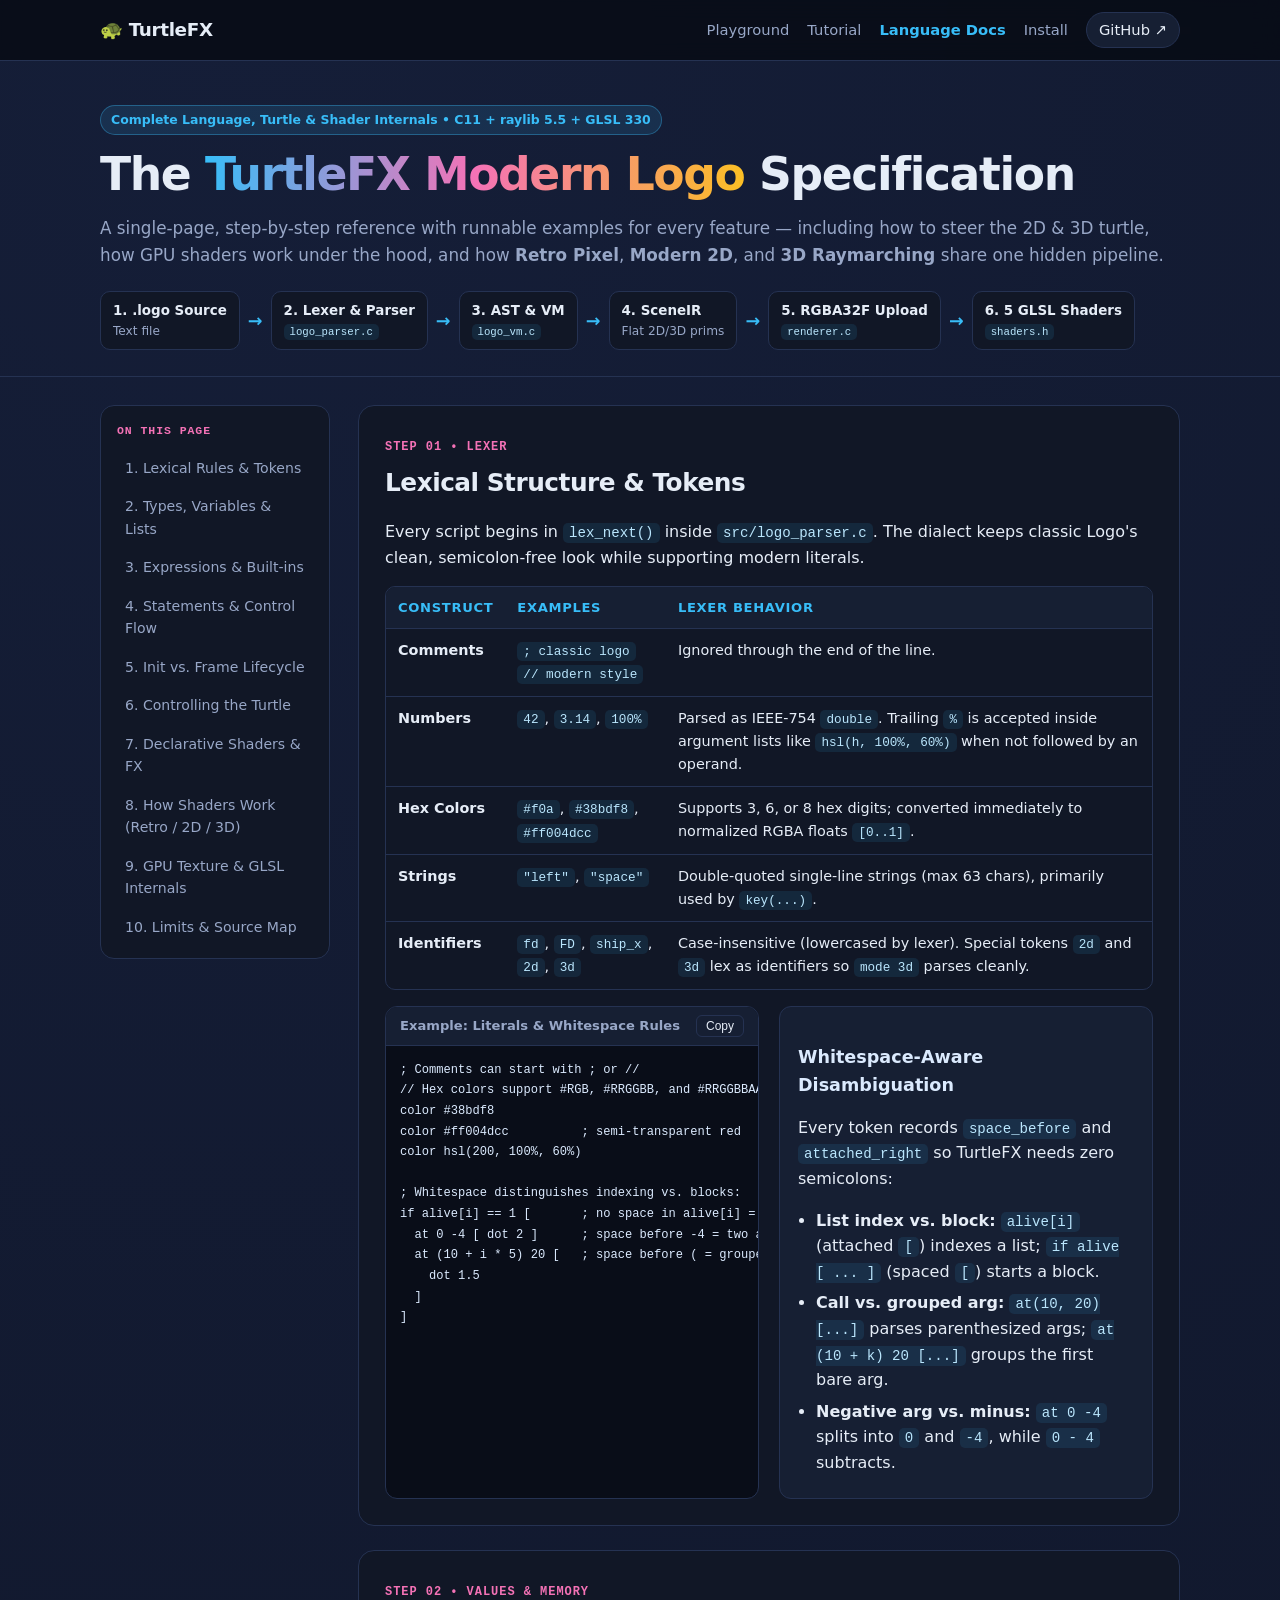
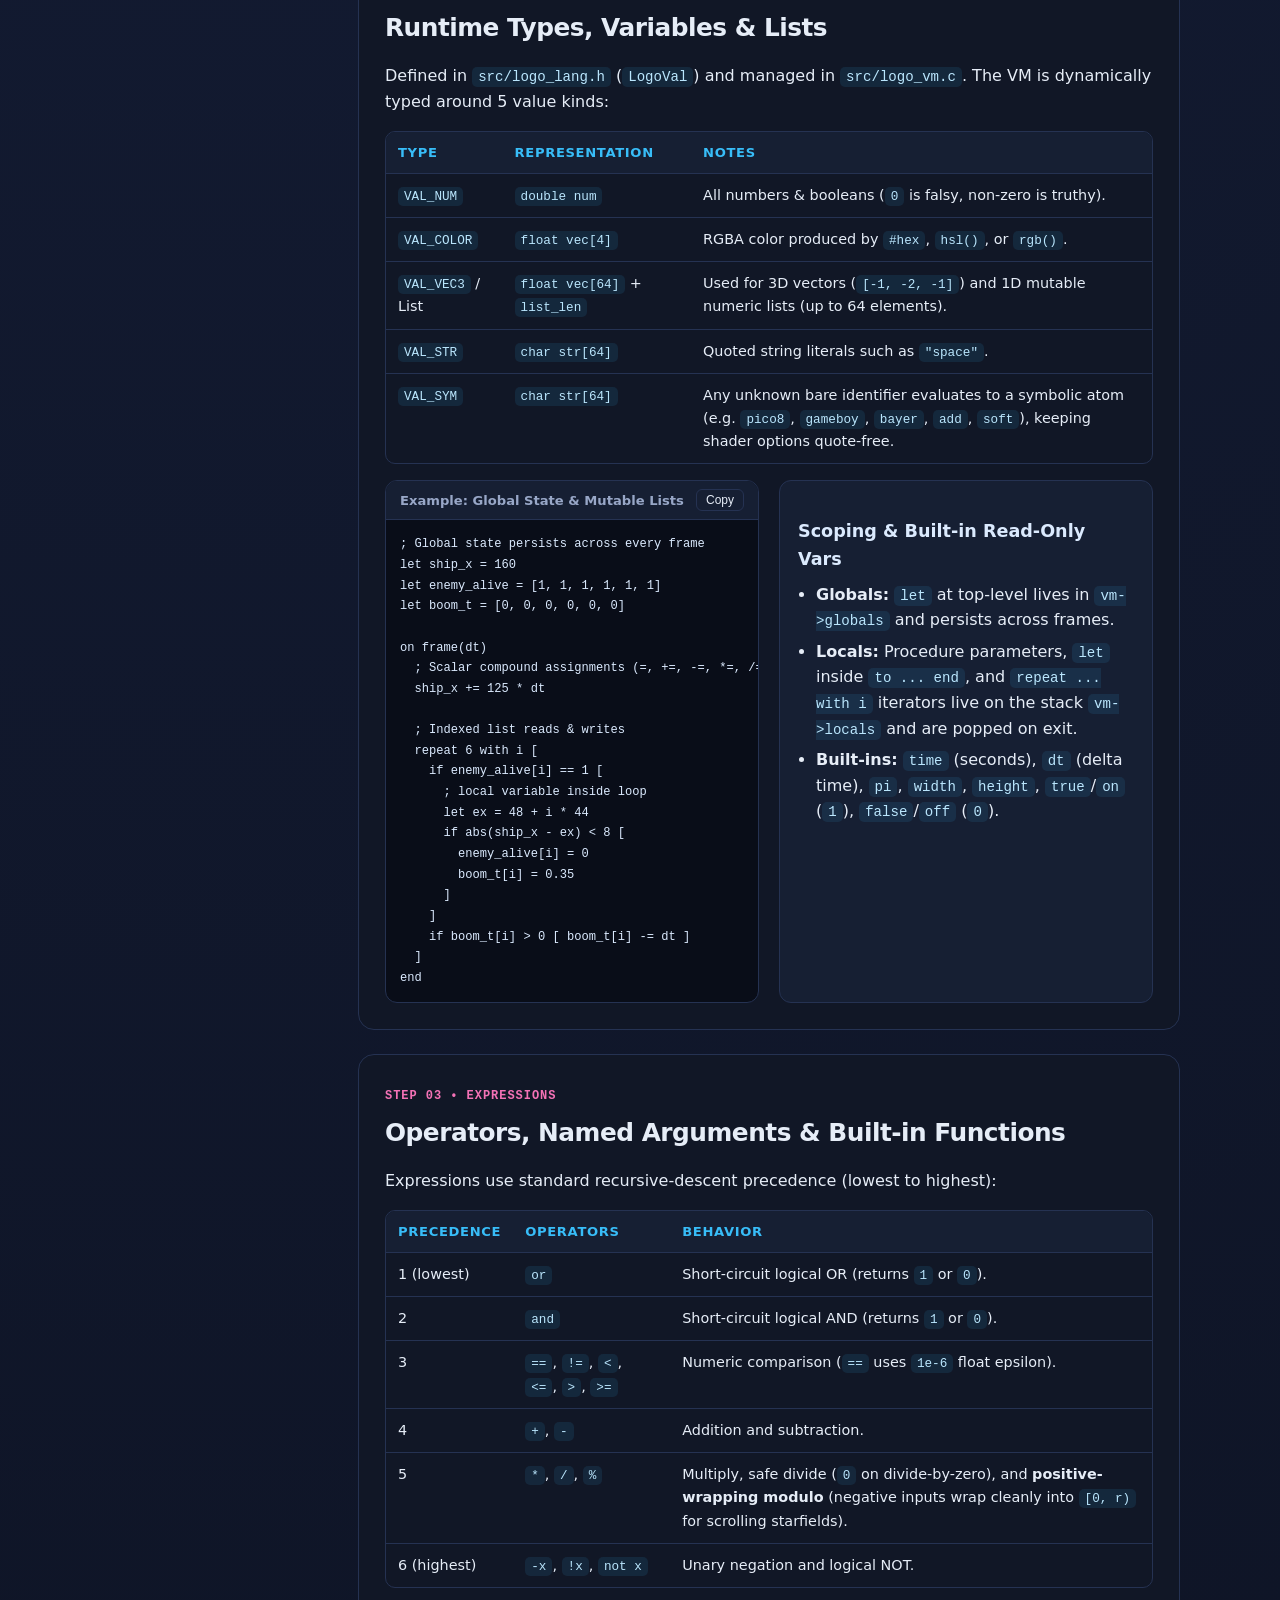
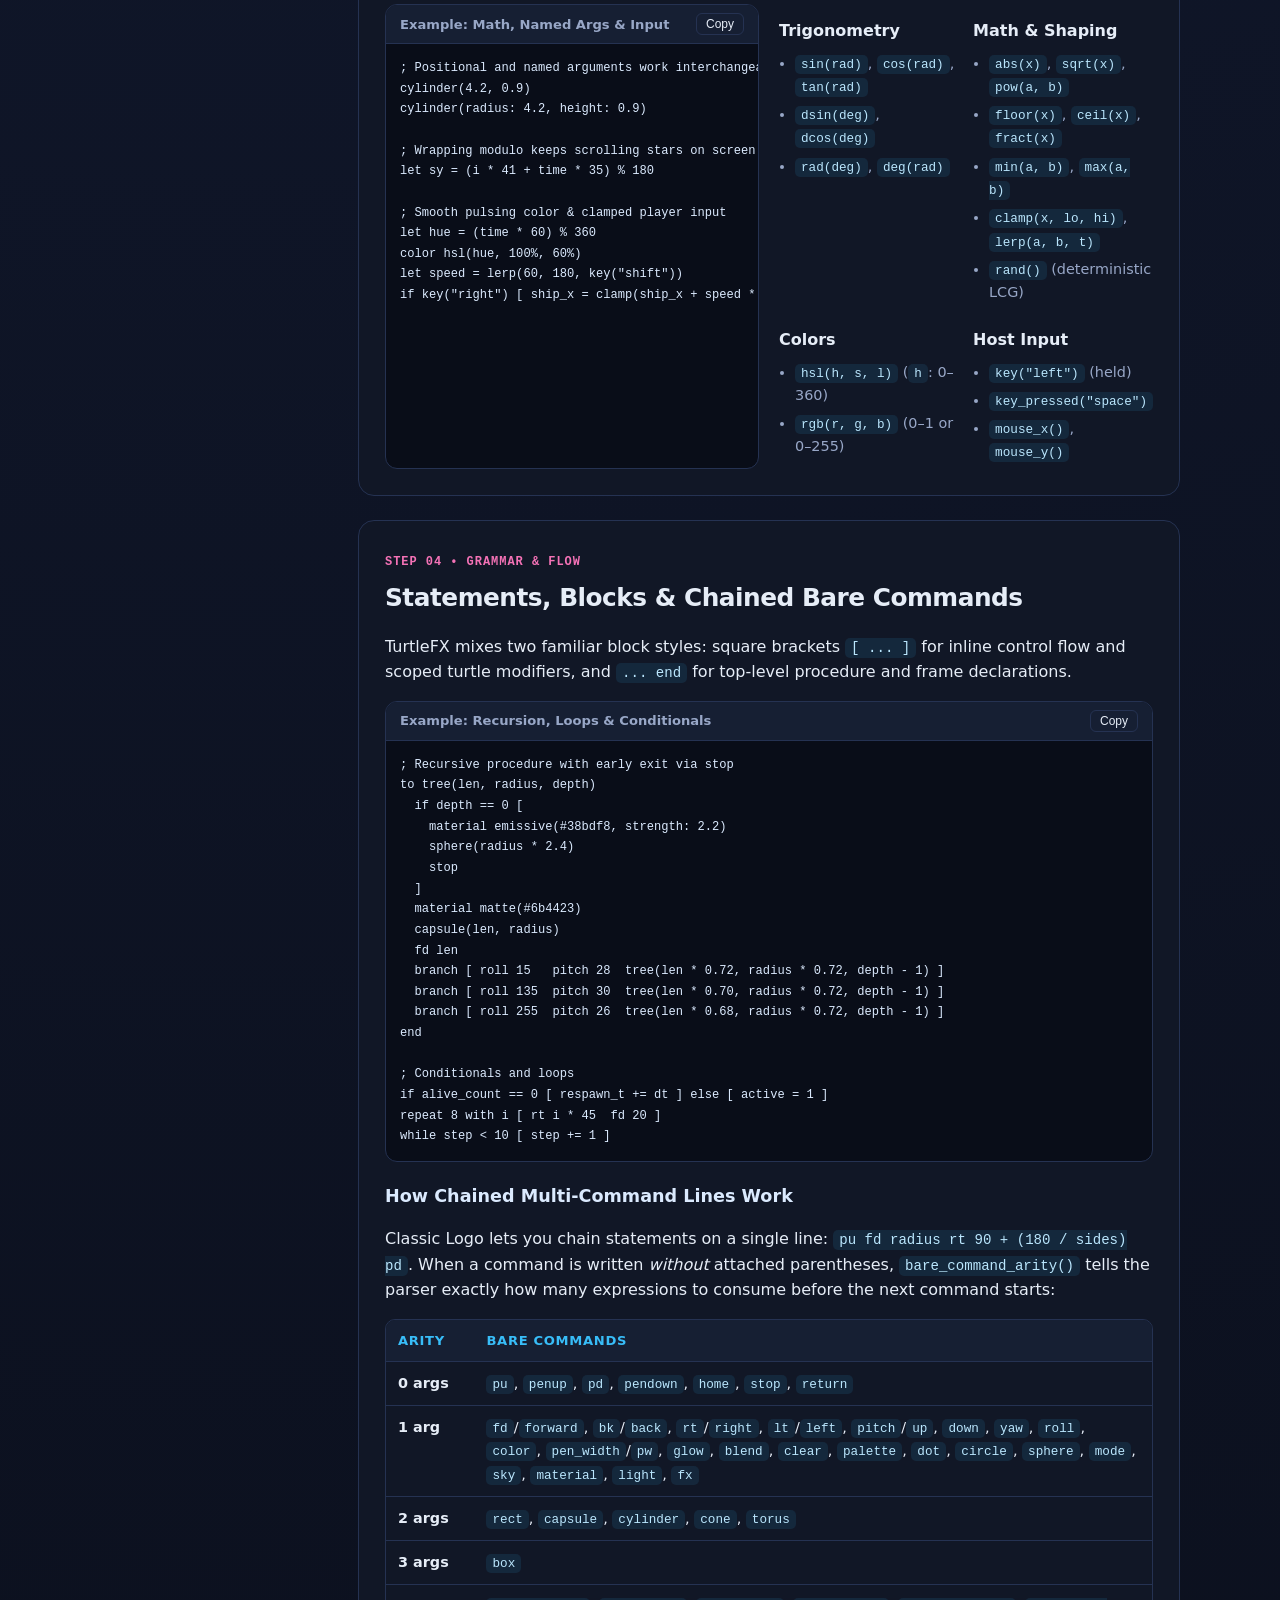
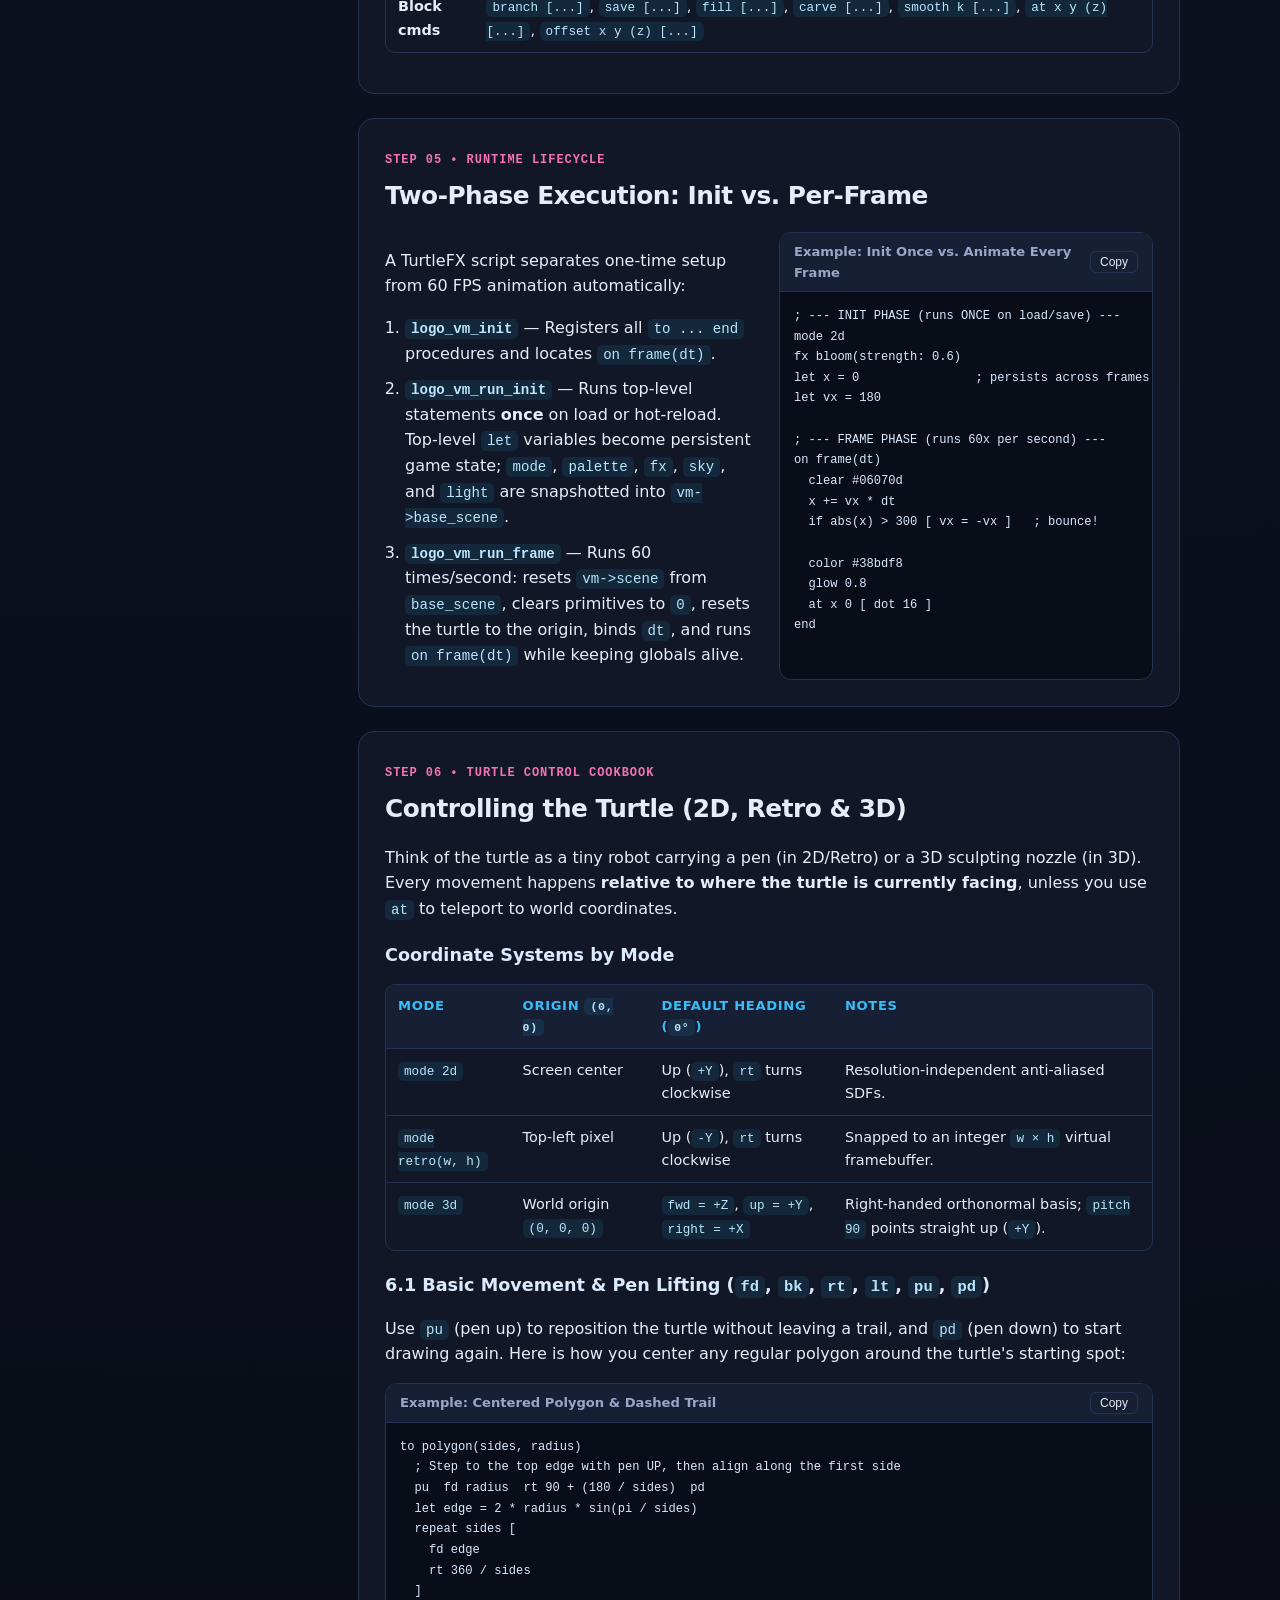
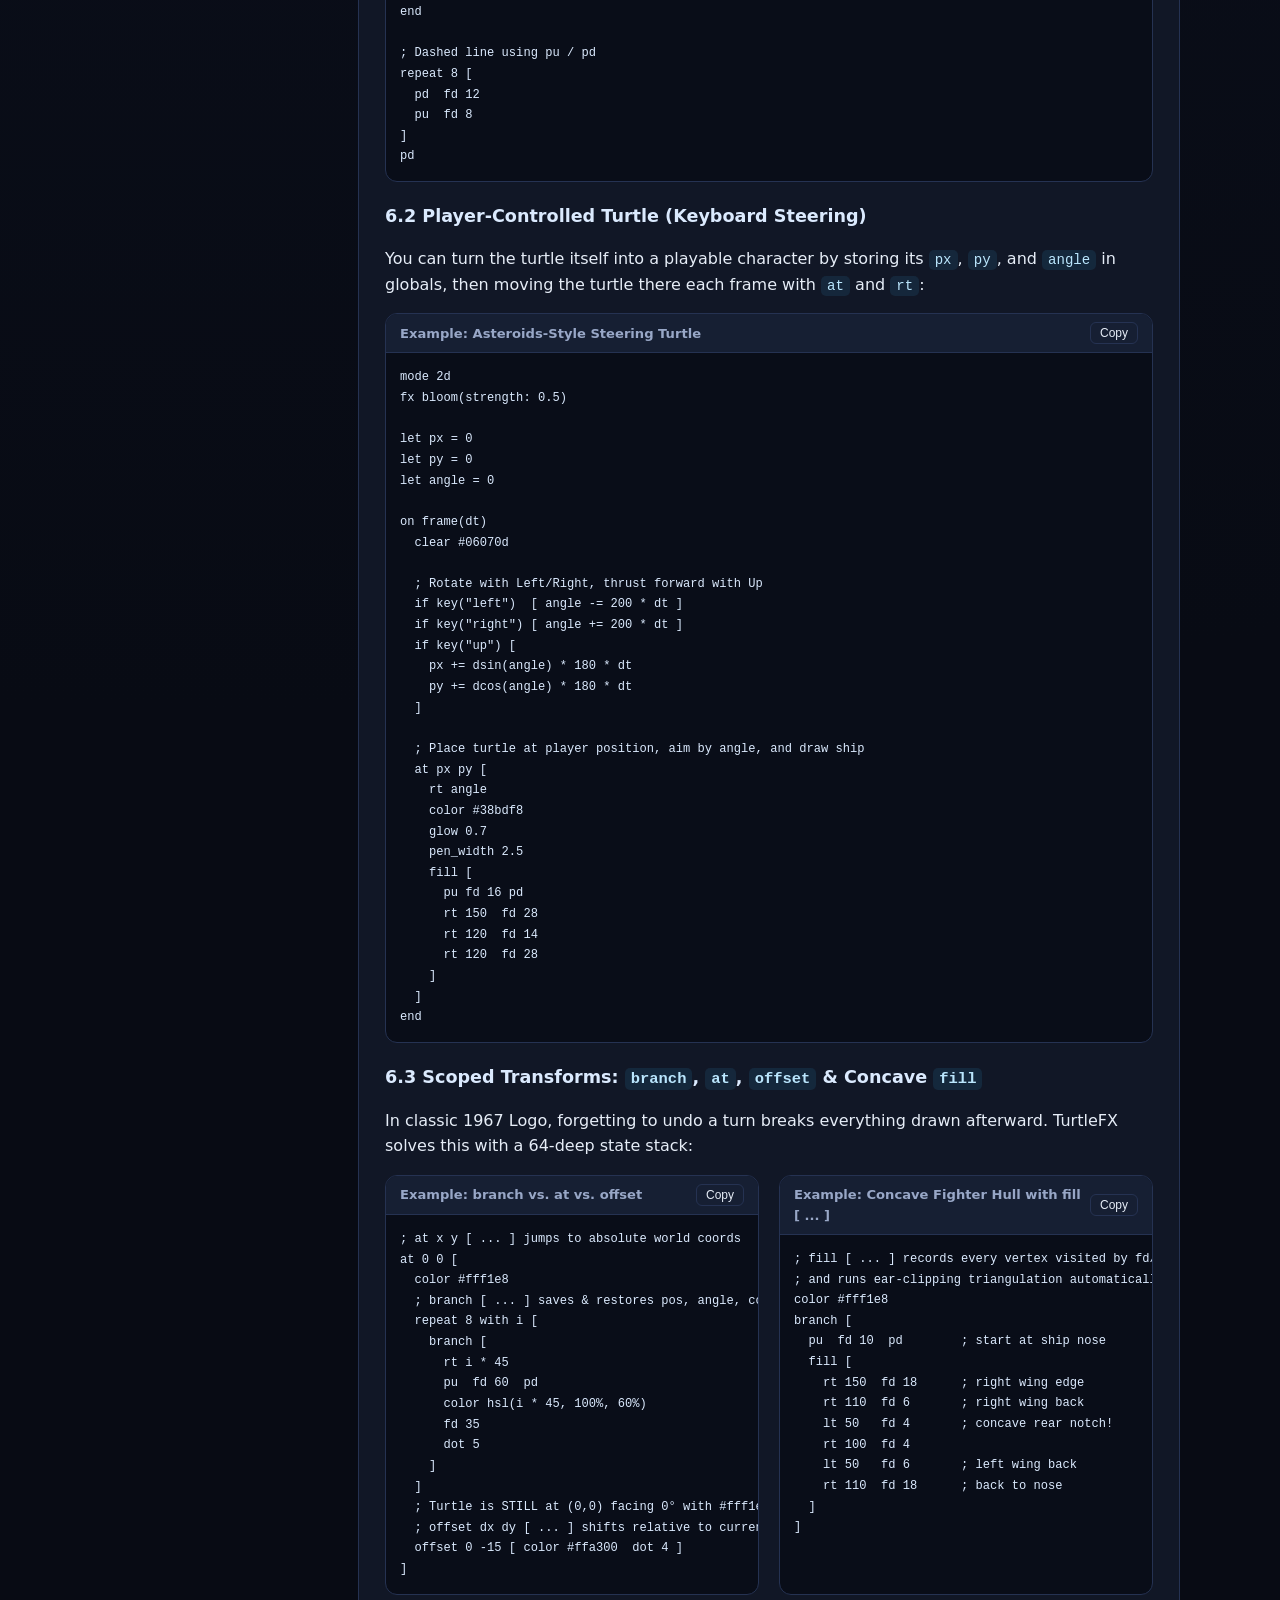
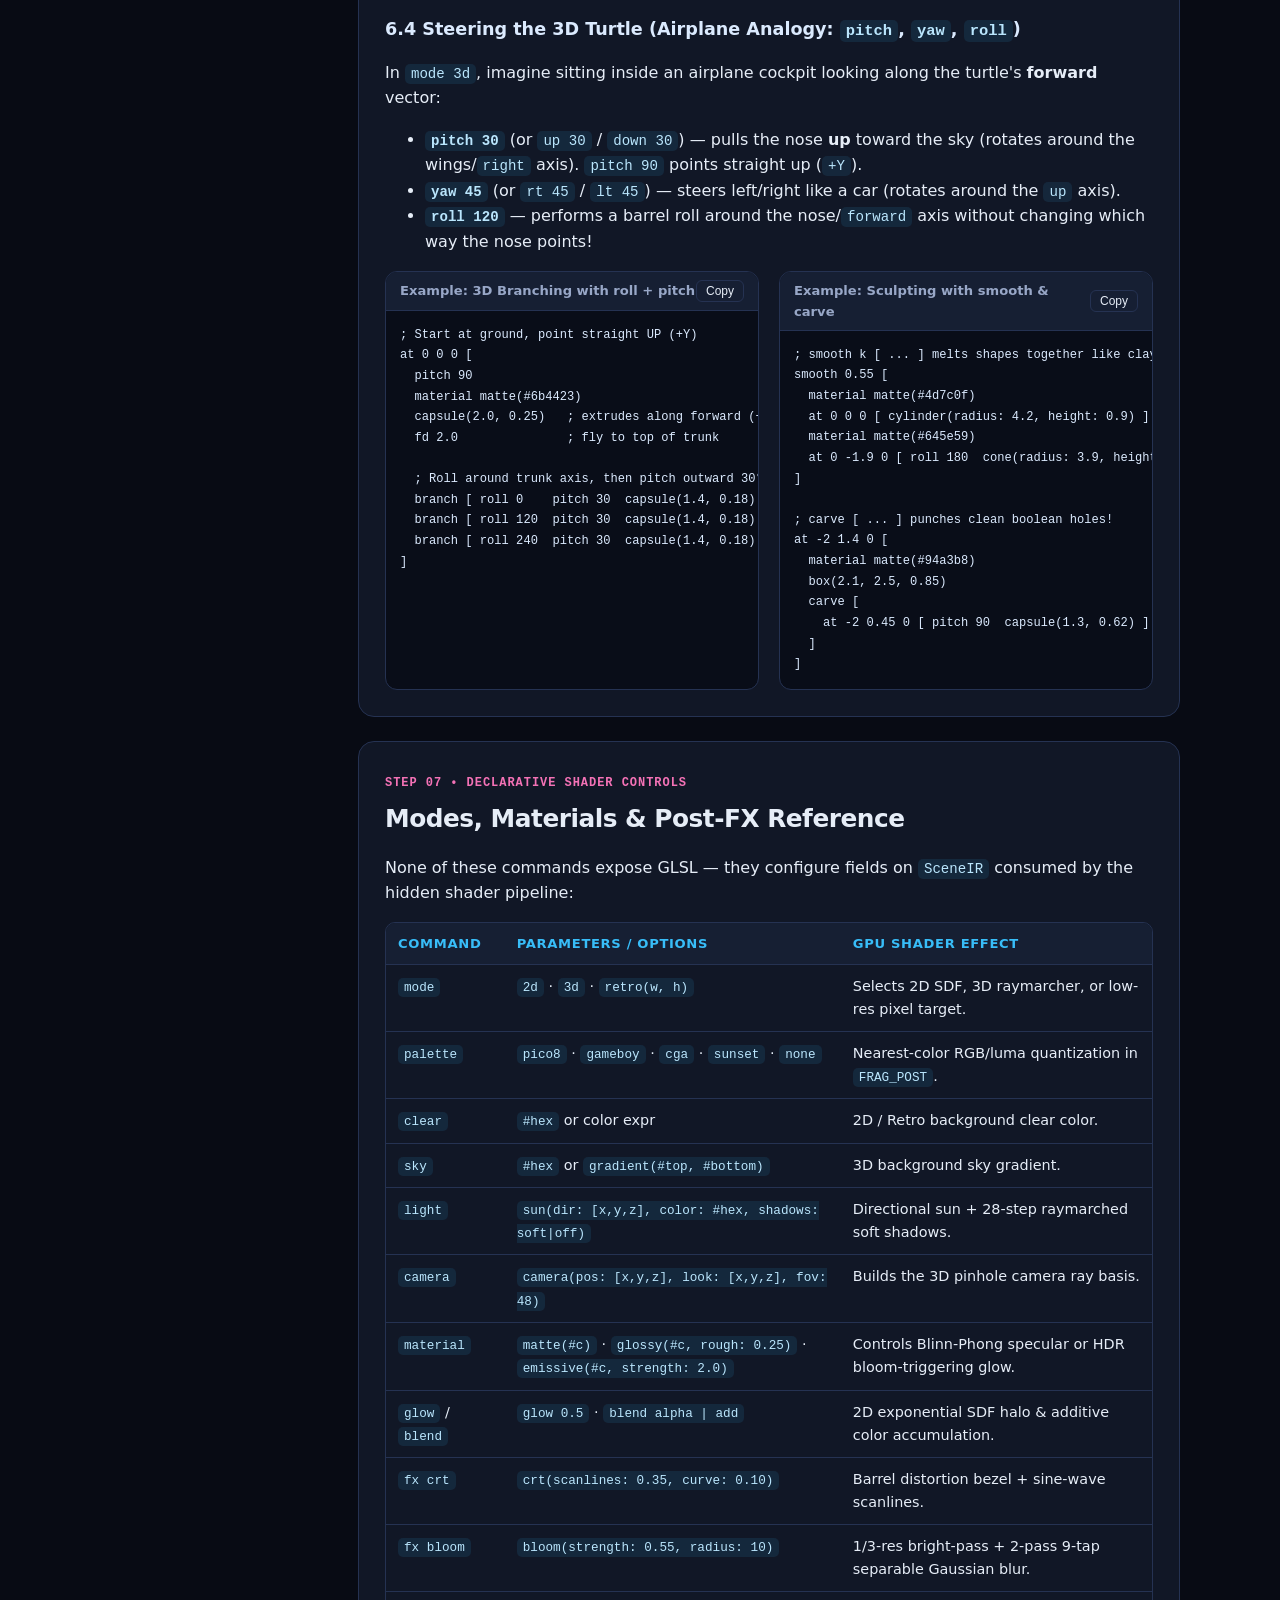
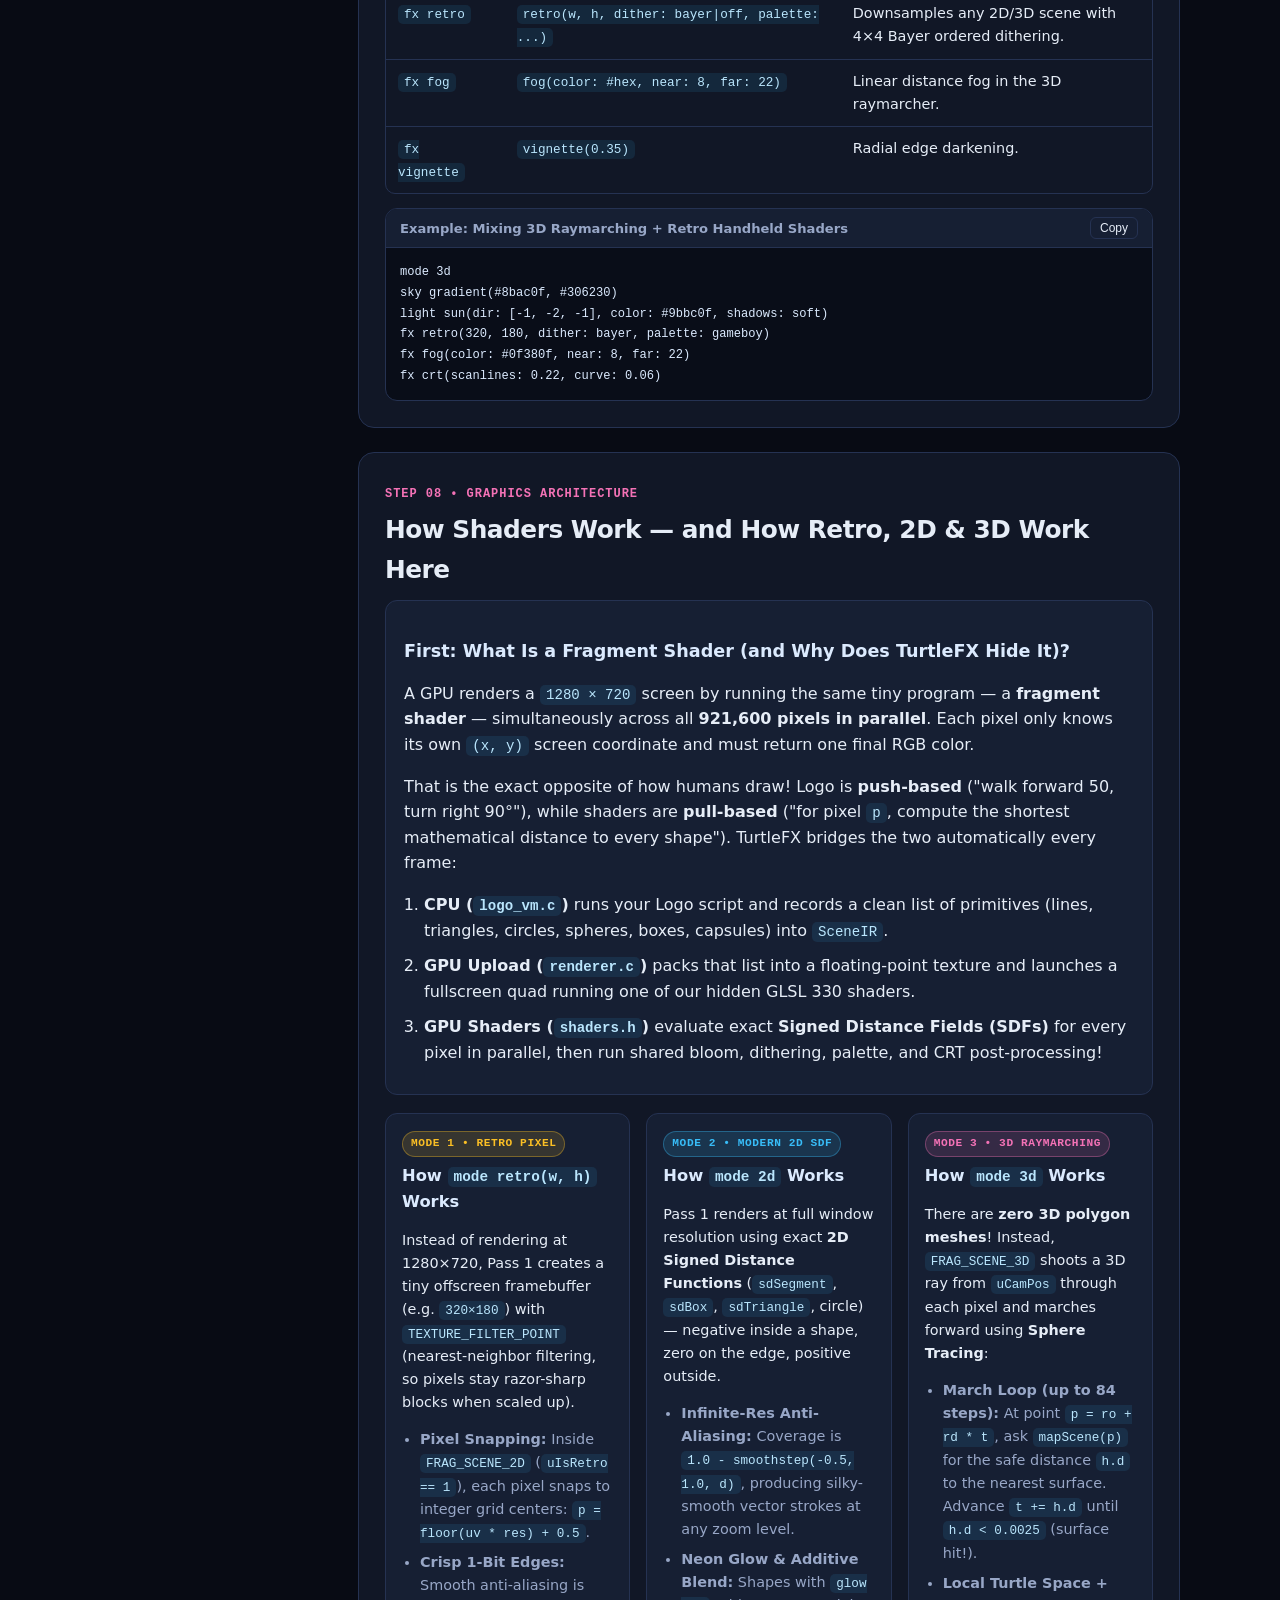
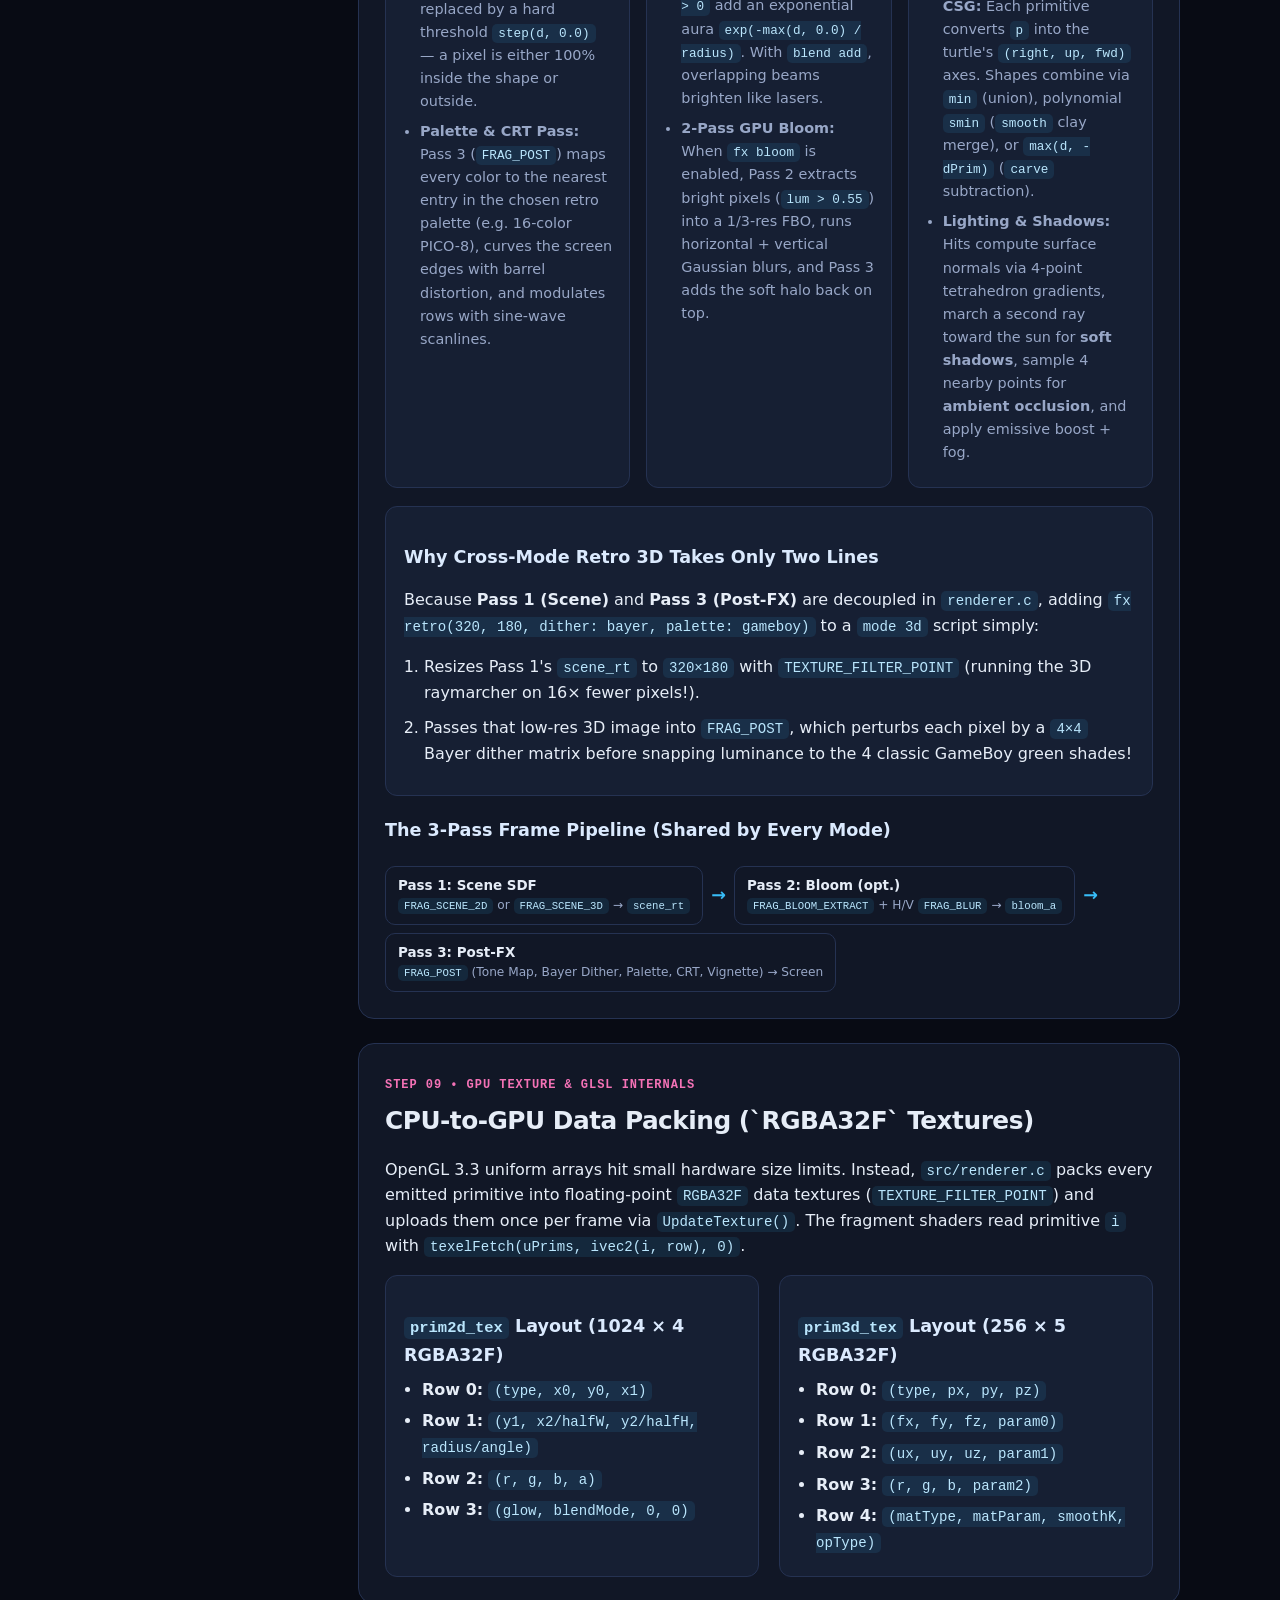
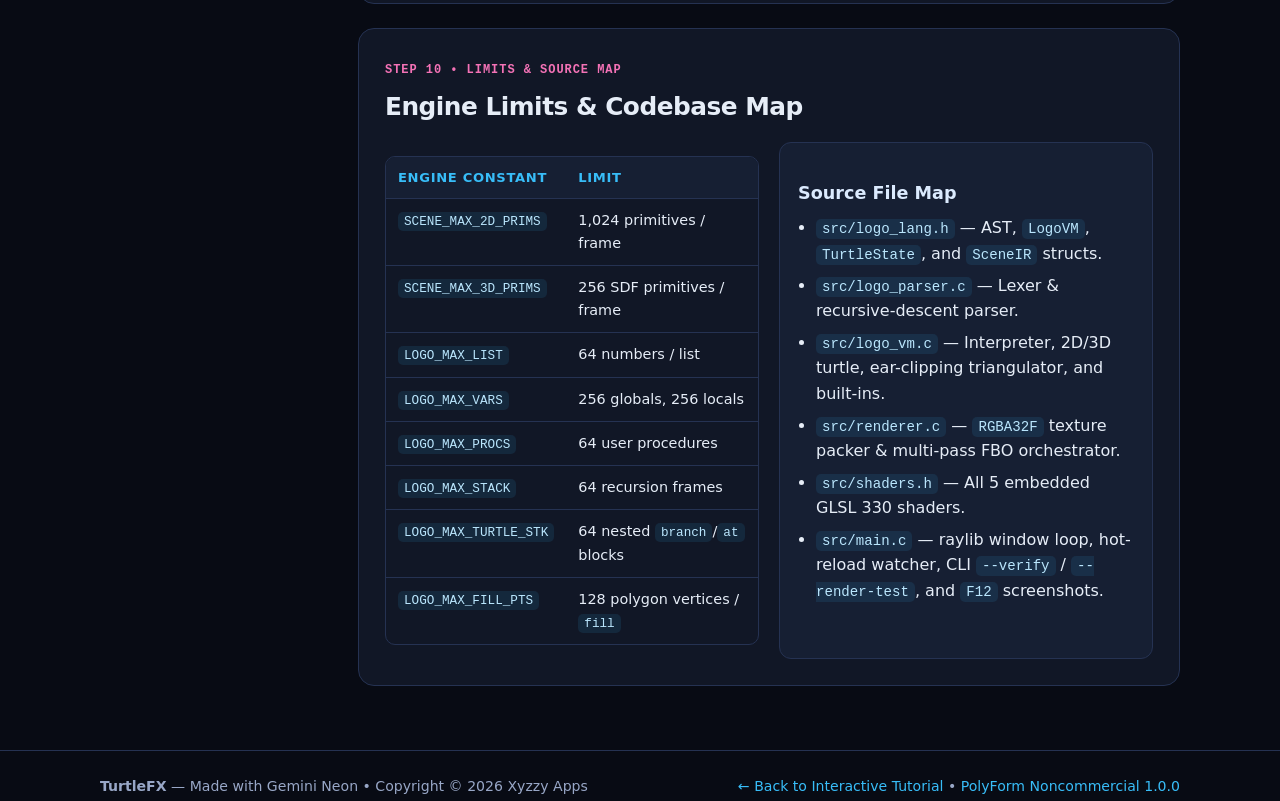
==== docs/language.html @ 1c2cea95 "Add turtle control examples and Retro/2D/3D shader guide to language docs" ====
<!DOCTYPE html>
<html lang="en">
<head>
  <meta charset="UTF-8" />
  <meta name="viewport" content="width=device-width, initial-scale=1.0" />
  <title>TurtleFX Language Reference — Complete Step-by-Step Documentation</title>
  <link rel="stylesheet" href="style.css" />
</head>
<body>
  <nav class="topbar">
    <div class="container nav-inner">
      <a class="brand" href="index.html">🐢 TurtleFX</a>
      <div class="nav-links">
        <a href="index.html#playground">Playground</a>
        <a href="index.html#mission-1">Tutorial</a>
        <a href="language.html" class="active-link">Language Docs</a>
        <a href="index.html#install">Install</a>
        <a class="gh-pill" href="https://github.com/xyzzyapps/turtlefx" target="_blank" rel="noopener">GitHub ↗</a>
      </div>
    </div>
  </nav>

  <header class="doc-hero">
    <div class="container">
      <div class="badge">Complete Language, Turtle &amp; Shader Internals • C11 + raylib 5.5 + GLSL 330</div>
      <h1>The <span class="grad">TurtleFX Modern Logo</span> Specification</h1>
      <p class="lead">
        A single-page, step-by-step reference with runnable examples for every feature — including how to steer the 2D &amp; 3D turtle,
        how GPU shaders work under the hood, and how <strong>Retro Pixel</strong>, <strong>Modern 2D</strong>, and <strong>3D Raymarching</strong> share one hidden pipeline.
      </p>

      <div class="pipeline-bar" aria-label="Compilation and rendering pipeline">
        <div class="pipe-node"><strong>1. .logo Source</strong><span>Text file</span></div>
        <div class="pipe-arrow">→</div>
        <div class="pipe-node"><strong>2. Lexer &amp; Parser</strong><span><code>logo_parser.c</code></span></div>
        <div class="pipe-arrow">→</div>
        <div class="pipe-node"><strong>3. AST &amp; VM</strong><span><code>logo_vm.c</code></span></div>
        <div class="pipe-arrow">→</div>
        <div class="pipe-node"><strong>4. SceneIR</strong><span>Flat 2D/3D prims</span></div>
        <div class="pipe-arrow">→</div>
        <div class="pipe-node"><strong>5. RGBA32F Upload</strong><span><code>renderer.c</code></span></div>
        <div class="pipe-arrow">→</div>
        <div class="pipe-node"><strong>6. 5 GLSL Shaders</strong><span><code>shaders.h</code></span></div>
      </div>
    </div>
  </header>

  <div class="container doc-layout">
    <!-- STICKY TABLE OF CONTENTS -->
    <aside class="doc-toc" aria-label="Table of contents">
      <div class="toc-title">ON THIS PAGE</div>
      <a href="#step-1">1. Lexical Rules &amp; Tokens</a>
      <a href="#step-2">2. Types, Variables &amp; Lists</a>
      <a href="#step-3">3. Expressions &amp; Built-ins</a>
      <a href="#step-4">4. Statements &amp; Control Flow</a>
      <a href="#step-5">5. Init vs. Frame Lifecycle</a>
      <a href="#step-6">6. Controlling the Turtle</a>
      <a href="#step-7">7. Declarative Shaders &amp; FX</a>
      <a href="#step-8">8. How Shaders Work (Retro / 2D / 3D)</a>
      <a href="#step-9">9. GPU Texture &amp; GLSL Internals</a>
      <a href="#step-10">10. Limits &amp; Source Map</a>
    </aside>

    <!-- MAIN DOCUMENTATION CONTENT -->
    <main class="doc-content">

      <!-- STEP 1 -->
      <section id="step-1" class="doc-section">
        <div class="mission-num">STEP 01 • LEXER</div>
        <h2>Lexical Structure &amp; Tokens</h2>
        <p>
          Every script begins in <code>lex_next()</code> inside
          <a href="https://github.com/xyzzyapps/turtlefx/blob/main/src/logo_parser.c" target="_blank" rel="noopener"><code>src/logo_parser.c</code></a>.
          The dialect keeps classic Logo's clean, semicolon-free look while supporting modern literals.
        </p>

        <div class="table-wrap">
          <table>
            <thead>
              <tr><th>Construct</th><th>Examples</th><th>Lexer Behavior</th></tr>
            </thead>
            <tbody>
              <tr>
                <td><strong>Comments</strong></td>
                <td><code>; classic logo</code><br><code>// modern style</code></td>
                <td>Ignored through the end of the line.</td>
              </tr>
              <tr>
                <td><strong>Numbers</strong></td>
                <td><code>42</code>, <code>3.14</code>, <code>100%</code></td>
                <td>Parsed as IEEE-754 <code>double</code>. Trailing <code>%</code> is accepted inside argument lists like <code>hsl(h, 100%, 60%)</code> when not followed by an operand.</td>
              </tr>
              <tr>
                <td><strong>Hex Colors</strong></td>
                <td><code>#f0a</code>, <code>#38bdf8</code>, <code>#ff004dcc</code></td>
                <td>Supports 3, 6, or 8 hex digits; converted immediately to normalized RGBA floats <code>[0..1]</code>.</td>
              </tr>
              <tr>
                <td><strong>Strings</strong></td>
                <td><code>"left"</code>, <code>"space"</code></td>
                <td>Double-quoted single-line strings (max 63 chars), primarily used by <code>key(...)</code>.</td>
              </tr>
              <tr>
                <td><strong>Identifiers</strong></td>
                <td><code>fd</code>, <code>FD</code>, <code>ship_x</code>, <code>2d</code>, <code>3d</code></td>
                <td>Case-insensitive (lowercased by lexer). Special tokens <code>2d</code> and <code>3d</code> lex as identifiers so <code>mode 3d</code> parses cleanly.</td>
              </tr>
            </tbody>
          </table>
        </div>

        <div class="two-col">
          <div class="code-box">
            <div class="code-title">Example: Literals &amp; Whitespace Rules <button class="copy-btn">Copy</button></div>
<pre><code>; Comments can start with ; or //
// Hex colors support #RGB, #RRGGBB, and #RRGGBBAA
color #38bdf8
color #ff004dcc          ; semi-transparent red
color hsl(200, 100%, 60%)

; Whitespace distinguishes indexing vs. blocks:
if alive[i] == 1 [       ; no space in alive[i] = index
  at 0 -4 [ dot 2 ]      ; space before -4 = two args (0, -4)
  at (10 + i * 5) 20 [   ; space before ( = grouped 1st arg
    dot 1.5
  ]
]</code></pre>
          </div>
          <div class="callout">
            <h3>Whitespace-Aware Disambiguation</h3>
            <p>Every token records <code>space_before</code> and <code>attached_right</code> so TurtleFX needs zero semicolons:</p>
            <ul>
              <li><strong>List index vs. block:</strong> <code>alive[i]</code> (attached <code>[</code>) indexes a list; <code>if alive [ ... ]</code> (spaced <code>[</code>) starts a block.</li>
              <li><strong>Call vs. grouped arg:</strong> <code>at(10, 20) [...]</code> parses parenthesized args; <code>at (10 + k) 20 [...]</code> groups the first bare arg.</li>
              <li><strong>Negative arg vs. minus:</strong> <code>at 0 -4</code> splits into <code>0</code> and <code>-4</code>, while <code>0 - 4</code> subtracts.</li>
            </ul>
          </div>
        </div>
      </section>

      <!-- STEP 2 -->
      <section id="step-2" class="doc-section">
        <div class="mission-num">STEP 02 • VALUES &amp; MEMORY</div>
        <h2>Runtime Types, Variables &amp; Lists</h2>
        <p>
          Defined in <a href="https://github.com/xyzzyapps/turtlefx/blob/main/src/logo_lang.h" target="_blank" rel="noopener"><code>src/logo_lang.h</code></a>
          (<code>LogoVal</code>) and managed in <a href="https://github.com/xyzzyapps/turtlefx/blob/main/src/logo_vm.c" target="_blank" rel="noopener"><code>src/logo_vm.c</code></a>.
          The VM is dynamically typed around 5 value kinds:
        </p>

        <div class="table-wrap">
          <table>
            <thead>
              <tr><th>Type</th><th>Representation</th><th>Notes</th></tr>
            </thead>
            <tbody>
              <tr><td><code>VAL_NUM</code></td><td><code>double num</code></td><td>All numbers &amp; booleans (<code>0</code> is falsy, non-zero is truthy).</td></tr>
              <tr><td><code>VAL_COLOR</code></td><td><code>float vec[4]</code></td><td>RGBA color produced by <code>#hex</code>, <code>hsl()</code>, or <code>rgb()</code>.</td></tr>
              <tr><td><code>VAL_VEC3</code> / List</td><td><code>float vec[64]</code> + <code>list_len</code></td><td>Used for 3D vectors (<code>[-1, -2, -1]</code>) and 1D mutable numeric lists (up to 64 elements).</td></tr>
              <tr><td><code>VAL_STR</code></td><td><code>char str[64]</code></td><td>Quoted string literals such as <code>"space"</code>.</td></tr>
              <tr><td><code>VAL_SYM</code></td><td><code>char str[64]</code></td><td>Any unknown bare identifier evaluates to a symbolic atom (e.g. <code>pico8</code>, <code>gameboy</code>, <code>bayer</code>, <code>add</code>, <code>soft</code>), keeping shader options quote-free.</td></tr>
            </tbody>
          </table>
        </div>

        <div class="two-col">
          <div class="code-box">
            <div class="code-title">Example: Global State &amp; Mutable Lists <button class="copy-btn">Copy</button></div>
<pre><code>; Global state persists across every frame
let ship_x = 160
let enemy_alive = [1, 1, 1, 1, 1, 1]
let boom_t = [0, 0, 0, 0, 0, 0]

on frame(dt)
  ; Scalar compound assignments (=, +=, -=, *=, /=)
  ship_x += 125 * dt

  ; Indexed list reads &amp; writes
  repeat 6 with i [
    if enemy_alive[i] == 1 [
      ; local variable inside loop
      let ex = 48 + i * 44
      if abs(ship_x - ex) &lt; 8 [
        enemy_alive[i] = 0
        boom_t[i] = 0.35
      ]
    ]
    if boom_t[i] &gt; 0 [ boom_t[i] -= dt ]
  ]
end</code></pre>
          </div>
          <div class="callout">
            <h3>Scoping &amp; Built-in Read-Only Vars</h3>
            <ul>
              <li><strong>Globals:</strong> <code>let</code> at top-level lives in <code>vm-&gt;globals</code> and persists across frames.</li>
              <li><strong>Locals:</strong> Procedure parameters, <code>let</code> inside <code>to ... end</code>, and <code>repeat ... with i</code> iterators live on the stack <code>vm-&gt;locals</code> and are popped on exit.</li>
              <li><strong>Built-ins:</strong> <code>time</code> (seconds), <code>dt</code> (delta time), <code>pi</code>, <code>width</code>, <code>height</code>, <code>true</code>/<code>on</code> (<code>1</code>), <code>false</code>/<code>off</code> (<code>0</code>).</li>
            </ul>
          </div>
        </div>
      </section>

      <!-- STEP 3 -->
      <section id="step-3" class="doc-section">
        <div class="mission-num">STEP 03 • EXPRESSIONS</div>
        <h2>Operators, Named Arguments &amp; Built-in Functions</h2>
        <p>
          Expressions use standard recursive-descent precedence (lowest to highest):
        </p>

        <div class="table-wrap">
          <table>
            <thead>
              <tr><th>Precedence</th><th>Operators</th><th>Behavior</th></tr>
            </thead>
            <tbody>
              <tr><td>1 (lowest)</td><td><code>or</code></td><td>Short-circuit logical OR (returns <code>1</code> or <code>0</code>).</td></tr>
              <tr><td>2</td><td><code>and</code></td><td>Short-circuit logical AND (returns <code>1</code> or <code>0</code>).</td></tr>
              <tr><td>3</td><td><code>==</code>, <code>!=</code>, <code>&lt;</code>, <code>&lt;=</code>, <code>&gt;</code>, <code>&gt;=</code></td><td>Numeric comparison (<code>==</code> uses <code>1e-6</code> float epsilon).</td></tr>
              <tr><td>4</td><td><code>+</code>, <code>-</code></td><td>Addition and subtraction.</td></tr>
              <tr><td>5</td><td><code>*</code>, <code>/</code>, <code>%</code></td><td>Multiply, safe divide (<code>0</code> on divide-by-zero), and <strong>positive-wrapping modulo</strong> (negative inputs wrap cleanly into <code>[0, r)</code> for scrolling starfields).</td></tr>
              <tr><td>6 (highest)</td><td><code>-x</code>, <code>!x</code>, <code>not x</code></td><td>Unary negation and logical NOT.</td></tr>
            </tbody>
          </table>
        </div>

        <div class="two-col">
          <div class="code-box">
            <div class="code-title">Example: Math, Named Args &amp; Input <button class="copy-btn">Copy</button></div>
<pre><code>; Positional and named arguments work interchangeably:
cylinder(4.2, 0.9)
cylinder(radius: 4.2, height: 0.9)

; Wrapping modulo keeps scrolling stars on screen
let sy = (i * 41 + time * 35) % 180

; Smooth pulsing color &amp; clamped player input
let hue = (time * 60) % 360
color hsl(hue, 100%, 60%)
let speed = lerp(60, 180, key("shift"))
if key("right") [ ship_x = clamp(ship_x + speed * dt, 16, 304) ]</code></pre>
          </div>
          <div class="cheat-grid doc-fn-grid">
            <div>
              <h4>Trigonometry</h4>
              <ul>
                <li><code>sin(rad)</code>, <code>cos(rad)</code>, <code>tan(rad)</code></li>
                <li><code>dsin(deg)</code>, <code>dcos(deg)</code></li>
                <li><code>rad(deg)</code>, <code>deg(rad)</code></li>
              </ul>
            </div>
            <div>
              <h4>Math &amp; Shaping</h4>
              <ul>
                <li><code>abs(x)</code>, <code>sqrt(x)</code>, <code>pow(a, b)</code></li>
                <li><code>floor(x)</code>, <code>ceil(x)</code>, <code>fract(x)</code></li>
                <li><code>min(a, b)</code>, <code>max(a, b)</code></li>
                <li><code>clamp(x, lo, hi)</code>, <code>lerp(a, b, t)</code></li>
                <li><code>rand()</code> (deterministic LCG)</li>
              </ul>
            </div>
            <div>
              <h4>Colors</h4>
              <ul>
                <li><code>hsl(h, s, l)</code> (<code>h</code>: 0–360)</li>
                <li><code>rgb(r, g, b)</code> (0–1 or 0–255)</li>
              </ul>
            </div>
            <div>
              <h4>Host Input</h4>
              <ul>
                <li><code>key("left")</code> (held)</li>
                <li><code>key_pressed("space")</code></li>
                <li><code>mouse_x()</code>, <code>mouse_y()</code></li>
              </ul>
            </div>
          </div>
        </div>
      </section>

      <!-- STEP 4 -->
      <section id="step-4" class="doc-section">
        <div class="mission-num">STEP 04 • GRAMMAR &amp; FLOW</div>
        <h2>Statements, Blocks &amp; Chained Bare Commands</h2>
        <p>
          TurtleFX mixes two familiar block styles: square brackets <code>[ ... ]</code> for inline control flow and scoped
          turtle modifiers, and <code>... end</code> for top-level procedure and frame declarations.
        </p>

        <div class="code-box">
          <div class="code-title">Example: Recursion, Loops &amp; Conditionals <button class="copy-btn">Copy</button></div>
<pre><code>; Recursive procedure with early exit via stop
to tree(len, radius, depth)
  if depth == 0 [
    material emissive(#38bdf8, strength: 2.2)
    sphere(radius * 2.4)
    stop
  ]
  material matte(#6b4423)
  capsule(len, radius)
  fd len
  branch [ roll 15   pitch 28  tree(len * 0.72, radius * 0.72, depth - 1) ]
  branch [ roll 135  pitch 30  tree(len * 0.70, radius * 0.72, depth - 1) ]
  branch [ roll 255  pitch 26  tree(len * 0.68, radius * 0.72, depth - 1) ]
end

; Conditionals and loops
if alive_count == 0 [ respawn_t += dt ] else [ active = 1 ]
repeat 8 with i [ rt i * 45  fd 20 ]
while step &lt; 10 [ step += 1 ]</code></pre>
        </div>

        <h3>How Chained Multi-Command Lines Work</h3>
        <p>
          Classic Logo lets you chain statements on a single line: <code>pu  fd radius  rt 90 + (180 / sides)  pd</code>.
          When a command is written <em>without</em> attached parentheses, <code>bare_command_arity()</code> tells the parser exactly how many expressions to consume before the next command starts:
        </p>
        <div class="table-wrap">
          <table>
            <thead>
              <tr><th>Arity</th><th>Bare Commands</th></tr>
            </thead>
            <tbody>
              <tr><td><strong>0 args</strong></td><td><code>pu</code>, <code>penup</code>, <code>pd</code>, <code>pendown</code>, <code>home</code>, <code>stop</code>, <code>return</code></td></tr>
              <tr><td><strong>1 arg</strong></td><td><code>fd</code>/<code>forward</code>, <code>bk</code>/<code>back</code>, <code>rt</code>/<code>right</code>, <code>lt</code>/<code>left</code>, <code>pitch</code>/<code>up</code>, <code>down</code>, <code>yaw</code>, <code>roll</code>, <code>color</code>, <code>pen_width</code>/<code>pw</code>, <code>glow</code>, <code>blend</code>, <code>clear</code>, <code>palette</code>, <code>dot</code>, <code>circle</code>, <code>sphere</code>, <code>mode</code>, <code>sky</code>, <code>material</code>, <code>light</code>, <code>fx</code></td></tr>
              <tr><td><strong>2 args</strong></td><td><code>rect</code>, <code>capsule</code>, <code>cylinder</code>, <code>cone</code>, <code>torus</code></td></tr>
              <tr><td><strong>3 args</strong></td><td><code>box</code></td></tr>
              <tr><td><strong>Block cmds</strong></td><td><code>branch [...]</code>, <code>save [...]</code>, <code>fill [...]</code>, <code>carve [...]</code>, <code>smooth k [...]</code>, <code>at x y (z) [...]</code>, <code>offset x y (z) [...]</code></td></tr>
            </tbody>
          </table>
        </div>
      </section>

      <!-- STEP 5 -->
      <section id="step-5" class="doc-section">
        <div class="mission-num">STEP 05 • RUNTIME LIFECYCLE</div>
        <h2>Two-Phase Execution: Init vs. Per-Frame</h2>
        <div class="two-col">
          <div>
            <p>A TurtleFX script separates one-time setup from 60 FPS animation automatically:</p>
            <ol class="step-list">
              <li>
                <strong><code>logo_vm_init</code></strong> — Registers all <code>to ... end</code> procedures and locates <code>on frame(dt)</code>.
              </li>
              <li>
                <strong><code>logo_vm_run_init</code></strong> — Runs top-level statements <strong>once</strong> on load or hot-reload. Top-level <code>let</code> variables become persistent game state; <code>mode</code>, <code>palette</code>, <code>fx</code>, <code>sky</code>, and <code>light</code> are snapshotted into <code>vm-&gt;base_scene</code>.
              </li>
              <li>
                <strong><code>logo_vm_run_frame</code></strong> — Runs 60 times/second: resets <code>vm-&gt;scene</code> from <code>base_scene</code>, clears primitives to <code>0</code>, resets the turtle to the origin, binds <code>dt</code>, and runs <code>on frame(dt)</code> while keeping globals alive.
              </li>
            </ol>
          </div>
          <div class="code-box">
            <div class="code-title">Example: Init Once vs. Animate Every Frame <button class="copy-btn">Copy</button></div>
<pre><code>; --- INIT PHASE (runs ONCE on load/save) ---
mode 2d
fx bloom(strength: 0.6)
let x = 0                ; persists across frames!
let vx = 180

; --- FRAME PHASE (runs 60x per second) ---
on frame(dt)
  clear #06070d
  x += vx * dt
  if abs(x) &gt; 300 [ vx = -vx ]   ; bounce!

  color #38bdf8
  glow 0.8
  at x 0 [ dot 16 ]
end</code></pre>
          </div>
        </div>
      </section>

      <!-- STEP 6: EXPANDED TURTLE CONTROL COOKBOOK -->
      <section id="step-6" class="doc-section">
        <div class="mission-num">STEP 06 • TURTLE CONTROL COOKBOOK</div>
        <h2>Controlling the Turtle (2D, Retro &amp; 3D)</h2>
        <p>
          Think of the turtle as a tiny robot carrying a pen (in 2D/Retro) or a 3D sculpting nozzle (in 3D).
          Every movement happens <strong>relative to where the turtle is currently facing</strong>, unless you use <code>at</code> to teleport to world coordinates.
        </p>

        <h3>Coordinate Systems by Mode</h3>
        <div class="table-wrap">
          <table>
            <thead>
              <tr><th>Mode</th><th>Origin <code>(0, 0)</code></th><th>Default Heading (<code>0°</code>)</th><th>Notes</th></tr>
            </thead>
            <tbody>
              <tr><td><code>mode 2d</code></td><td>Screen center</td><td>Up (<code>+Y</code>), <code>rt</code> turns clockwise</td><td>Resolution-independent anti-aliased SDFs.</td></tr>
              <tr><td><code>mode retro(w, h)</code></td><td>Top-left pixel</td><td>Up (<code>-Y</code>), <code>rt</code> turns clockwise</td><td>Snapped to an integer <code>w × h</code> virtual framebuffer.</td></tr>
              <tr><td><code>mode 3d</code></td><td>World origin <code>(0, 0, 0)</code></td><td><code>fwd = +Z</code>, <code>up = +Y</code>, <code>right = +X</code></td><td>Right-handed orthonormal basis; <code>pitch 90</code> points straight up (<code>+Y</code>).</td></tr>
            </tbody>
          </table>
        </div>

        <h3>6.1 Basic Movement &amp; Pen Lifting (<code>fd</code>, <code>bk</code>, <code>rt</code>, <code>lt</code>, <code>pu</code>, <code>pd</code>)</h3>
        <p>
          Use <code>pu</code> (pen up) to reposition the turtle without leaving a trail, and <code>pd</code> (pen down) to start drawing again.
          Here is how you center any regular polygon around the turtle's starting spot:
        </p>
        <div class="code-box">
          <div class="code-title">Example: Centered Polygon &amp; Dashed Trail <button class="copy-btn">Copy</button></div>
<pre><code>to polygon(sides, radius)
  ; Step to the top edge with pen UP, then align along the first side
  pu  fd radius  rt 90 + (180 / sides)  pd
  let edge = 2 * radius * sin(pi / sides)
  repeat sides [
    fd edge
    rt 360 / sides
  ]
end

; Dashed line using pu / pd
repeat 8 [
  pd  fd 12
  pu  fd 8
]
pd</code></pre>
        </div>

        <h3>6.2 Player-Controlled Turtle (Keyboard Steering)</h3>
        <p>
          You can turn the turtle itself into a playable character by storing its <code>px</code>, <code>py</code>, and <code>angle</code> in globals, then moving the turtle there each frame with <code>at</code> and <code>rt</code>:
        </p>
        <div class="code-box">
          <div class="code-title">Example: Asteroids-Style Steering Turtle <button class="copy-btn">Copy</button></div>
<pre><code>mode 2d
fx bloom(strength: 0.5)

let px = 0
let py = 0
let angle = 0

on frame(dt)
  clear #06070d

  ; Rotate with Left/Right, thrust forward with Up
  if key("left")  [ angle -= 200 * dt ]
  if key("right") [ angle += 200 * dt ]
  if key("up") [
    px += dsin(angle) * 180 * dt
    py += dcos(angle) * 180 * dt
  ]

  ; Place turtle at player position, aim by angle, and draw ship
  at px py [
    rt angle
    color #38bdf8
    glow 0.7
    pen_width 2.5
    fill [
      pu fd 16 pd
      rt 150  fd 28
      rt 120  fd 14
      rt 120  fd 28
    ]
  ]
end</code></pre>
        </div>

        <h3>6.3 Scoped Transforms: <code>branch</code>, <code>at</code>, <code>offset</code> &amp; Concave <code>fill</code></h3>
        <p>
          In classic 1967 Logo, forgetting to undo a turn breaks everything drawn afterward. TurtleFX solves this with a 64-deep state stack:
        </p>
        <div class="two-col">
          <div class="code-box">
            <div class="code-title">Example: branch vs. at vs. offset <button class="copy-btn">Copy</button></div>
<pre><code>; at x y [ ... ] jumps to absolute world coords
at 0 0 [
  color #fff1e8
  ; branch [ ... ] saves &amp; restores pos, angle, color, glow!
  repeat 8 with i [
    branch [
      rt i * 45
      pu  fd 60  pd
      color hsl(i * 45, 100%, 60%)
      fd 35
      dot 5
    ]
  ]
  ; Turtle is STILL at (0,0) facing 0° with #fff1e8!
  ; offset dx dy [ ... ] shifts relative to current frame
  offset 0 -15 [ color #ffa300  dot 4 ]
]</code></pre>
          </div>
          <div class="code-box">
            <div class="code-title">Example: Concave Fighter Hull with fill [ ... ] <button class="copy-btn">Copy</button></div>
<pre><code>; fill [ ... ] records every vertex visited by fd/bk
; and runs ear-clipping triangulation automatically!
color #fff1e8
branch [
  pu  fd 10  pd        ; start at ship nose
  fill [
    rt 150  fd 18      ; right wing edge
    rt 110  fd 6       ; right wing back
    lt 50   fd 4       ; concave rear notch!
    rt 100  fd 4
    lt 50   fd 6       ; left wing back
    rt 110  fd 18      ; back to nose
  ]
]</code></pre>
          </div>
        </div>

        <h3>6.4 Steering the 3D Turtle (Airplane Analogy: <code>pitch</code>, <code>yaw</code>, <code>roll</code>)</h3>
        <p>
          In <code>mode 3d</code>, imagine sitting inside an airplane cockpit looking along the turtle's <strong>forward</strong> vector:
        </p>
        <ul>
          <li><strong><code>pitch 30</code></strong> (or <code>up 30</code> / <code>down 30</code>) — pulls the nose <strong>up</strong> toward the sky (rotates around the wings/<code>right</code> axis). <code>pitch 90</code> points straight up (<code>+Y</code>).</li>
          <li><strong><code>yaw 45</code></strong> (or <code>rt 45</code> / <code>lt 45</code>) — steers left/right like a car (rotates around the <code>up</code> axis).</li>
          <li><strong><code>roll 120</code></strong> — performs a barrel roll around the nose/<code>forward</code> axis without changing which way the nose points!</li>
        </ul>

        <div class="two-col">
          <div class="code-box">
            <div class="code-title">Example: 3D Branching with roll + pitch <button class="copy-btn">Copy</button></div>
<pre><code>; Start at ground, point straight UP (+Y)
at 0 0 0 [
  pitch 90
  material matte(#6b4423)
  capsule(2.0, 0.25)   ; extrudes along forward (+Y)
  fd 2.0               ; fly to top of trunk

  ; Roll around trunk axis, then pitch outward 30°
  branch [ roll 0    pitch 30  capsule(1.4, 0.18) ]
  branch [ roll 120  pitch 30  capsule(1.4, 0.18) ]
  branch [ roll 240  pitch 30  capsule(1.4, 0.18) ]
]</code></pre>
          </div>
          <div class="code-box">
            <div class="code-title">Example: Sculpting with smooth &amp; carve <button class="copy-btn">Copy</button></div>
<pre><code>; smooth k [ ... ] melts shapes together like clay
smooth 0.55 [
  material matte(#4d7c0f)
  at 0 0 0 [ cylinder(radius: 4.2, height: 0.9) ]
  material matte(#645e59)
  at 0 -1.9 0 [ roll 180  cone(radius: 3.9, height: 3.6) ]
]

; carve [ ... ] punches clean boolean holes!
at -2 1.4 0 [
  material matte(#94a3b8)
  box(2.1, 2.5, 0.85)
  carve [
    at -2 0.45 0 [ pitch 90  capsule(1.3, 0.62) ]
  ]
]</code></pre>
          </div>
        </div>
      </section>

      <!-- STEP 7 -->
      <section id="step-7" class="doc-section">
        <div class="mission-num">STEP 07 • DECLARATIVE SHADER CONTROLS</div>
        <h2>Modes, Materials &amp; Post-FX Reference</h2>
        <p>
          None of these commands expose GLSL — they configure fields on <code>SceneIR</code> consumed by the hidden shader pipeline:
        </p>
        <div class="table-wrap">
          <table>
            <thead>
              <tr><th>Command</th><th>Parameters / Options</th><th>GPU Shader Effect</th></tr>
            </thead>
            <tbody>
              <tr><td><code>mode</code></td><td><code>2d</code> · <code>3d</code> · <code>retro(w, h)</code></td><td>Selects 2D SDF, 3D raymarcher, or low-res pixel target.</td></tr>
              <tr><td><code>palette</code></td><td><code>pico8</code> · <code>gameboy</code> · <code>cga</code> · <code>sunset</code> · <code>none</code></td><td>Nearest-color RGB/luma quantization in <code>FRAG_POST</code>.</td></tr>
              <tr><td><code>clear</code></td><td><code>#hex</code> or color expr</td><td>2D / Retro background clear color.</td></tr>
              <tr><td><code>sky</code></td><td><code>#hex</code> or <code>gradient(#top, #bottom)</code></td><td>3D background sky gradient.</td></tr>
              <tr><td><code>light</code></td><td><code>sun(dir: [x,y,z], color: #hex, shadows: soft|off)</code></td><td>Directional sun + 28-step raymarched soft shadows.</td></tr>
              <tr><td><code>camera</code></td><td><code>camera(pos: [x,y,z], look: [x,y,z], fov: 48)</code></td><td>Builds the 3D pinhole camera ray basis.</td></tr>
              <tr><td><code>material</code></td><td><code>matte(#c)</code> · <code>glossy(#c, rough: 0.25)</code> · <code>emissive(#c, strength: 2.0)</code></td><td>Controls Blinn-Phong specular or HDR bloom-triggering glow.</td></tr>
              <tr><td><code>glow</code> / <code>blend</code></td><td><code>glow 0.5</code> · <code>blend alpha | add</code></td><td>2D exponential SDF halo &amp; additive color accumulation.</td></tr>
              <tr><td><code>fx crt</code></td><td><code>crt(scanlines: 0.35, curve: 0.10)</code></td><td>Barrel distortion bezel + sine-wave scanlines.</td></tr>
              <tr><td><code>fx bloom</code></td><td><code>bloom(strength: 0.55, radius: 10)</code></td><td>1/3-res bright-pass + 2-pass 9-tap separable Gaussian blur.</td></tr>
              <tr><td><code>fx retro</code></td><td><code>retro(w, h, dither: bayer|off, palette: ...)</code></td><td>Downsamples any 2D/3D scene with 4×4 Bayer ordered dithering.</td></tr>
              <tr><td><code>fx fog</code></td><td><code>fog(color: #hex, near: 8, far: 22)</code></td><td>Linear distance fog in the 3D raymarcher.</td></tr>
              <tr><td><code>fx vignette</code></td><td><code>vignette(0.35)</code></td><td>Radial edge darkening.</td></tr>
            </tbody>
          </table>
        </div>

        <div class="code-box">
          <div class="code-title">Example: Mixing 3D Raymarching + Retro Handheld Shaders <button class="copy-btn">Copy</button></div>
<pre><code>mode 3d
sky gradient(#8bac0f, #306230)
light sun(dir: [-1, -2, -1], color: #9bbc0f, shadows: soft)
fx retro(320, 180, dither: bayer, palette: gameboy)
fx fog(color: #0f380f, near: 8, far: 22)
fx crt(scanlines: 0.22, curve: 0.06)</code></pre>
        </div>
      </section>

      <!-- STEP 8: NEW DEDICATED SECTION ON HOW SHADERS & RETRO/2D/3D WORK -->
      <section id="step-8" class="doc-section">
        <div class="mission-num">STEP 08 • GRAPHICS ARCHITECTURE</div>
        <h2>How Shaders Work — and How Retro, 2D &amp; 3D Work Here</h2>

        <div class="callout">
          <h3>First: What Is a Fragment Shader (and Why Does TurtleFX Hide It)?</h3>
          <p>
            A GPU renders a <code>1280 × 720</code> screen by running the same tiny program — a <strong>fragment shader</strong> — simultaneously across
            all <strong>921,600 pixels in parallel</strong>. Each pixel only knows its own <code>(x, y)</code> screen coordinate and must return one final RGB color.
          </p>
          <p>
            That is the exact opposite of how humans draw! Logo is <strong>push-based</strong> ("walk forward 50, turn right 90°"), while shaders are
            <strong>pull-based</strong> ("for pixel <code>p</code>, compute the shortest mathematical distance to every shape").
            TurtleFX bridges the two automatically every frame:
          </p>
          <ol class="step-list">
            <li><strong>CPU (<code>logo_vm.c</code>)</strong> runs your Logo script and records a clean list of primitives (lines, triangles, circles, spheres, boxes, capsules) into <code>SceneIR</code>.</li>
            <li><strong>GPU Upload (<code>renderer.c</code>)</strong> packs that list into a floating-point texture and launches a fullscreen quad running one of our hidden GLSL 330 shaders.</li>
            <li><strong>GPU Shaders (<code>shaders.h</code>)</strong> evaluate exact <strong>Signed Distance Fields (SDFs)</strong> for every pixel in parallel, then run shared bloom, dithering, palette, and CRT post-processing!</li>
          </ol>
        </div>

        <div class="mode-grid">
          <!-- MODE 1: RETRO -->
          <div class="mode-card">
            <div class="mode-badge retro-b">MODE 1 • RETRO PIXEL</div>
            <h3>How <code>mode retro(w, h)</code> Works</h3>
            <p>
              Instead of rendering at 1280×720, Pass 1 creates a tiny offscreen framebuffer (e.g. <code>320×180</code>) with
              <code>TEXTURE_FILTER_POINT</code> (nearest-neighbor filtering, so pixels stay razor-sharp blocks when scaled up).
            </p>
            <ul>
              <li><strong>Pixel Snapping:</strong> Inside <code>FRAG_SCENE_2D</code> (<code>uIsRetro == 1</code>), each pixel snaps to integer grid centers: <code>p = floor(uv * res) + 0.5</code>.</li>
              <li><strong>Crisp 1-Bit Edges:</strong> Smooth anti-aliasing is replaced by a hard threshold <code>step(d, 0.0)</code> — a pixel is either 100% inside the shape or outside.</li>
              <li><strong>Palette &amp; CRT Pass:</strong> Pass 3 (<code>FRAG_POST</code>) maps every color to the nearest entry in the chosen retro palette (e.g. 16-color PICO-8), curves the screen edges with barrel distortion, and modulates rows with sine-wave scanlines.</li>
            </ul>
          </div>

          <!-- MODE 2: MODERN 2D -->
          <div class="mode-card">
            <div class="mode-badge m2d-b">MODE 2 • MODERN 2D SDF</div>
            <h3>How <code>mode 2d</code> Works</h3>
            <p>
              Pass 1 renders at full window resolution using exact <strong>2D Signed Distance Functions</strong>
              (<code>sdSegment</code>, <code>sdBox</code>, <code>sdTriangle</code>, circle) — negative inside a shape, zero on the edge, positive outside.
            </p>
            <ul>
              <li><strong>Infinite-Res Anti-Aliasing:</strong> Coverage is <code>1.0 - smoothstep(-0.5, 1.0, d)</code>, producing silky-smooth vector strokes at any zoom level.</li>
              <li><strong>Neon Glow &amp; Additive Blend:</strong> Shapes with <code>glow &gt; 0</code> add an exponential aura <code>exp(-max(d, 0.0) / radius)</code>. With <code>blend add</code>, overlapping beams brighten like lasers.</li>
              <li><strong>2-Pass GPU Bloom:</strong> When <code>fx bloom</code> is enabled, Pass 2 extracts bright pixels (<code>lum &gt; 0.55</code>) into a 1/3-res FBO, runs horizontal + vertical Gaussian blurs, and Pass 3 adds the soft halo back on top.</li>
            </ul>
          </div>

          <!-- MODE 3: 3D SDF RAYMARCHING -->
          <div class="mode-card">
            <div class="mode-badge m3d-b">MODE 3 • 3D RAYMARCHING</div>
            <h3>How <code>mode 3d</code> Works</h3>
            <p>
              There are <strong>zero 3D polygon meshes</strong>! Instead, <code>FRAG_SCENE_3D</code> shoots a 3D ray from <code>uCamPos</code> through each pixel and marches forward using <strong>Sphere Tracing</strong>:
            </p>
            <ul>
              <li><strong>March Loop (up to 84 steps):</strong> At point <code>p = ro + rd * t</code>, ask <code>mapScene(p)</code> for the safe distance <code>h.d</code> to the nearest surface. Advance <code>t += h.d</code> until <code>h.d &lt; 0.0025</code> (surface hit!).</li>
              <li><strong>Local Turtle Space + CSG:</strong> Each primitive converts <code>p</code> into the turtle's <code>(right, up, fwd)</code> axes. Shapes combine via <code>min</code> (union), polynomial <code>smin</code> (<code>smooth</code> clay merge), or <code>max(d, -dPrim)</code> (<code>carve</code> subtraction).</li>
              <li><strong>Lighting &amp; Shadows:</strong> Hits compute surface normals via 4-point tetrahedron gradients, march a second ray toward the sun for <strong>soft shadows</strong>, sample 4 nearby points for <strong>ambient occlusion</strong>, and apply emissive boost + fog.</li>
            </ul>
          </div>
        </div>

        <div class="callout">
          <h3>Why Cross-Mode Retro 3D Takes Only Two Lines</h3>
          <p>
            Because <strong>Pass 1 (Scene)</strong> and <strong>Pass 3 (Post-FX)</strong> are decoupled in <code>renderer.c</code>,
            adding <code>fx retro(320, 180, dither: bayer, palette: gameboy)</code> to a <code>mode 3d</code> script simply:
          </p>
          <ol class="step-list">
            <li>Resizes Pass 1's <code>scene_rt</code> to <code>320×180</code> with <code>TEXTURE_FILTER_POINT</code> (running the 3D raymarcher on 16× fewer pixels!).</li>
            <li>Passes that low-res 3D image into <code>FRAG_POST</code>, which perturbs each pixel by a <code>4×4</code> Bayer dither matrix before snapping luminance to the 4 classic GameBoy green shades!</li>
          </ol>
        </div>

        <h3>The 3-Pass Frame Pipeline (Shared by Every Mode)</h3>
        <div class="pipeline-bar">
          <div class="pipe-node"><strong>Pass 1: Scene SDF</strong><span><code>FRAG_SCENE_2D</code> or <code>FRAG_SCENE_3D</code> → <code>scene_rt</code></span></div>
          <div class="pipe-arrow">→</div>
          <div class="pipe-node"><strong>Pass 2: Bloom (opt.)</strong><span><code>FRAG_BLOOM_EXTRACT</code> + H/V <code>FRAG_BLUR</code> → <code>bloom_a</code></span></div>
          <div class="pipe-arrow">→</div>
          <div class="pipe-node"><strong>Pass 3: Post-FX</strong><span><code>FRAG_POST</code> (Tone Map, Bayer Dither, Palette, CRT, Vignette) → Screen</span></div>
        </div>
      </section>

      <!-- STEP 9 -->
      <section id="step-9" class="doc-section">
        <div class="mission-num">STEP 09 • GPU TEXTURE &amp; GLSL INTERNALS</div>
        <h2>CPU-to-GPU Data Packing (`RGBA32F` Textures)</h2>
        <p>
          OpenGL 3.3 uniform arrays hit small hardware size limits. Instead,
          <a href="https://github.com/xyzzyapps/turtlefx/blob/main/src/renderer.c" target="_blank" rel="noopener"><code>src/renderer.c</code></a>
          packs every emitted primitive into floating-point <code>RGBA32F</code> data textures (<code>TEXTURE_FILTER_POINT</code>)
          and uploads them once per frame via <code>UpdateTexture()</code>. The fragment shaders read primitive <code>i</code> with
          <code>texelFetch(uPrims, ivec2(i, row), 0)</code>.
        </p>

        <div class="two-col">
          <div class="callout">
            <h3><code>prim2d_tex</code> Layout (1024 × 4 RGBA32F)</h3>
            <ul>
              <li><strong>Row 0:</strong> <code>(type, x0, y0, x1)</code></li>
              <li><strong>Row 1:</strong> <code>(y1, x2/halfW, y2/halfH, radius/angle)</code></li>
              <li><strong>Row 2:</strong> <code>(r, g, b, a)</code></li>
              <li><strong>Row 3:</strong> <code>(glow, blendMode, 0, 0)</code></li>
            </ul>
          </div>
          <div class="callout">
            <h3><code>prim3d_tex</code> Layout (256 × 5 RGBA32F)</h3>
            <ul>
              <li><strong>Row 0:</strong> <code>(type, px, py, pz)</code></li>
              <li><strong>Row 1:</strong> <code>(fx, fy, fz, param0)</code></li>
              <li><strong>Row 2:</strong> <code>(ux, uy, uz, param1)</code></li>
              <li><strong>Row 3:</strong> <code>(r, g, b, param2)</code></li>
              <li><strong>Row 4:</strong> <code>(matType, matParam, smoothK, opType)</code></li>
            </ul>
          </div>
        </div>
      </section>

      <!-- STEP 10 -->
      <section id="step-10" class="doc-section">
        <div class="mission-num">STEP 10 • LIMITS &amp; SOURCE MAP</div>
        <h2>Engine Limits &amp; Codebase Map</h2>

        <div class="two-col">
          <div class="table-wrap">
            <table>
              <thead>
                <tr><th>Engine Constant</th><th>Limit</th></tr>
              </thead>
              <tbody>
                <tr><td><code>SCENE_MAX_2D_PRIMS</code></td><td>1,024 primitives / frame</td></tr>
                <tr><td><code>SCENE_MAX_3D_PRIMS</code></td><td>256 SDF primitives / frame</td></tr>
                <tr><td><code>LOGO_MAX_LIST</code></td><td>64 numbers / list</td></tr>
                <tr><td><code>LOGO_MAX_VARS</code></td><td>256 globals, 256 locals</td></tr>
                <tr><td><code>LOGO_MAX_PROCS</code></td><td>64 user procedures</td></tr>
                <tr><td><code>LOGO_MAX_STACK</code></td><td>64 recursion frames</td></tr>
                <tr><td><code>LOGO_MAX_TURTLE_STK</code></td><td>64 nested <code>branch</code>/<code>at</code> blocks</td></tr>
                <tr><td><code>LOGO_MAX_FILL_PTS</code></td><td>128 polygon vertices / <code>fill</code></td></tr>
              </tbody>
            </table>
          </div>

          <div class="callout">
            <h3>Source File Map</h3>
            <ul>
              <li><a href="https://github.com/xyzzyapps/turtlefx/blob/main/src/logo_lang.h" target="_blank" rel="noopener"><code>src/logo_lang.h</code></a> — AST, <code>LogoVM</code>, <code>TurtleState</code>, and <code>SceneIR</code> structs.</li>
              <li><a href="https://github.com/xyzzyapps/turtlefx/blob/main/src/logo_parser.c" target="_blank" rel="noopener"><code>src/logo_parser.c</code></a> — Lexer &amp; recursive-descent parser.</li>
              <li><a href="https://github.com/xyzzyapps/turtlefx/blob/main/src/logo_vm.c" target="_blank" rel="noopener"><code>src/logo_vm.c</code></a> — Interpreter, 2D/3D turtle, ear-clipping triangulator, and built-ins.</li>
              <li><a href="https://github.com/xyzzyapps/turtlefx/blob/main/src/renderer.c" target="_blank" rel="noopener"><code>src/renderer.c</code></a> — <code>RGBA32F</code> texture packer &amp; multi-pass FBO orchestrator.</li>
              <li><a href="https://github.com/xyzzyapps/turtlefx/blob/main/src/shaders.h" target="_blank" rel="noopener"><code>src/shaders.h</code></a> — All 5 embedded GLSL 330 shaders.</li>
              <li><a href="https://github.com/xyzzyapps/turtlefx/blob/main/src/main.c" target="_blank" rel="noopener"><code>src/main.c</code></a> — raylib window loop, hot-reload watcher, CLI <code>--verify</code> / <code>--render-test</code>, and <code>F12</code> screenshots.</li>
            </ul>
          </div>
        </div>
      </section>
    </main>
  </div>

  <footer class="footer">
    <div class="container footer-inner">
      <span><strong>TurtleFX</strong> — Made with Gemini Neon • Copyright © 2026 Xyzzy Apps</span>
      <span><a href="index.html">← Back to Interactive Tutorial</a> • <a href="https://github.com/xyzzyapps/turtlefx/blob/main/LICENSE" target="_blank" rel="noopener">PolyForm Noncommercial 1.0.0</a></span>
    </div>
  </footer>

  <script>
    document.querySelectorAll(".copy-btn").forEach((btn) => {
      btn.addEventListener("click", () => {
        const code = btn.closest(".code-box").querySelector("pre code").textContent;
        navigator.clipboard.writeText(code).then(() => {
          const prev = btn.textContent;
          btn.textContent = "Copied!";
          setTimeout(() => (btn.textContent = prev), 1200);
        });
      });
    });
  </script>
</body>
</html>
---- docs/style.css ----
:root {
  --bg: #080b14;
  --surface: #111726;
  --surface-2: #161f33;
  --border: #253252;
  --text: #e6edf7;
  --muted: #98a7c7;
  --cyan: #38bdf8;
  --pink: #f472b6;
  --amber: #fbbf24;
  --green: #34d399;
  --mono: "JetBrains Mono", "Fira Code", Consolas, monospace;
  --sans: Inter, system-ui, -apple-system, Segoe UI, Roboto, sans-serif;
}

* { box-sizing: border-box; }

html { scroll-behavior: smooth; }

body {
  margin: 0;
  background: radial-gradient(circle at 20% 0%, #151e38 0%, var(--bg) 52%);
  color: var(--text);
  font-family: var(--sans);
  line-height: 1.6;
}

.container {
  max-width: 1120px;
  margin: 0 auto;
  padding: 0 20px;
}

/* Navbar */
.topbar {
  position: sticky;
  top: 0;
  z-index: 20;
  background: rgba(8, 11, 20, 0.85);
  backdrop-filter: blur(10px);
  border-bottom: 1px solid var(--border);
}

.nav-inner {
  display: flex;
  align-items: center;
  justify-content: space-between;
  height: 60px;
}

.brand {
  color: var(--text);
  font-weight: 800;
  font-size: 1.15rem;
  text-decoration: none;
  letter-spacing: -0.02em;
}

.nav-links {
  display: flex;
  align-items: center;
  gap: 18px;
}

.nav-links a {
  color: var(--muted);
  text-decoration: none;
  font-size: 0.92rem;
  font-weight: 500;
}

.nav-links a:hover { color: var(--cyan); }

.gh-pill {
  background: var(--surface-2);
  border: 1px solid var(--border);
  padding: 5px 12px;
  border-radius: 999px;
  color: var(--text) !important;
}

/* Hero */
.hero { padding: 54px 0 36px; }

.hero-grid {
  display: grid;
  grid-template-columns: 1.05fr 1fr;
  gap: 32px;
  align-items: center;
}

.badge {
  display: inline-block;
  font-size: 0.78rem;
  font-weight: 700;
  color: var(--cyan);
  background: rgba(56, 189, 248, 0.12);
  border: 1px solid rgba(56, 189, 248, 0.35);
  padding: 4px 10px;
  border-radius: 999px;
  margin-bottom: 14px;
}

h1 {
  font-size: clamp(2rem, 4vw, 2.85rem);
  line-height: 1.15;
  margin: 0 0 14px;
  letter-spacing: -0.03em;
}

.grad {
  background: linear-gradient(90deg, var(--cyan), var(--pink), var(--amber));
  -webkit-background-clip: text;
  background-clip: text;
  color: transparent;
}

.lead {
  color: var(--muted);
  font-size: 1.05rem;
  margin: 0 0 22px;
}

.hero-actions {
  display: flex;
  gap: 12px;
  flex-wrap: wrap;
}

.btn {
  display: inline-block;
  padding: 10px 18px;
  border-radius: 10px;
  font-weight: 700;
  font-size: 0.94rem;
  text-decoration: none;
  cursor: pointer;
  border: 1px solid transparent;
  transition: transform 0.12s ease, opacity 0.12s ease;
}

.btn:hover { transform: translateY(-1px); }
.btn.primary { background: linear-gradient(135deg, var(--cyan), #6366f1); color: #050811; }
.btn.secondary { background: var(--surface-2); border-color: var(--border); color: var(--text); }
.btn.small { padding: 5px 11px; font-size: 0.8rem; background: var(--surface-2); color: var(--text); border-color: var(--border); }

.hero-media img {
  width: 100%;
  border-radius: 14px;
  border: 1px solid var(--border);
  box-shadow: 0 20px 50px rgba(0, 0, 0, 0.55);
}

.caption {
  font-size: 0.82rem;
  color: var(--muted);
  text-align: center;
  margin-top: 8px;
}

/* Cards & Missions */
.card, .mission {
  background: var(--surface);
  border: 1px solid var(--border);
  border-radius: 16px;
  padding: 26px;
  margin: 26px 0;
}

.tag, .mission-num {
  display: inline-block;
  font-family: var(--mono);
  font-size: 0.75rem;
  font-weight: 700;
  color: var(--pink);
  letter-spacing: 0.08em;
  margin-bottom: 6px;
}

h2 { margin: 0 0 10px; font-size: 1.55rem; letter-spacing: -0.02em; }
h3, h4 { margin: 0 0 8px; }

code {
  font-family: var(--mono);
  background: rgba(56, 189, 248, 0.1);
  color: #bae6fd;
  padding: 2px 6px;
  border-radius: 5px;
  font-size: 0.88em;
}

.two-col {
  display: grid;
  grid-template-columns: 1fr 1fr;
  gap: 20px;
  margin-top: 16px;
}

.code-box {
  background: #090d18;
  border: 1px solid var(--border);
  border-radius: 12px;
  overflow: hidden;
}

.code-title {
  display: flex;
  justify-content: space-between;
  align-items: center;
  padding: 8px 14px;
  background: var(--surface-2);
  border-bottom: 1px solid var(--border);
  font-size: 0.82rem;
  font-weight: 600;
  color: var(--muted);
}

.copy-btn {
  background: transparent;
  border: 1px solid var(--border);
  color: var(--text);
  border-radius: 6px;
  padding: 3px 9px;
  font-size: 0.75rem;
  cursor: pointer;
}

.copy-btn:hover { border-color: var(--cyan); color: var(--cyan); }

pre {
  margin: 0;
  padding: 14px;
  overflow-x: auto;
  font-family: var(--mono);
  font-size: 0.86rem;
  line-height: 1.5;
}

pre code { background: none; padding: 0; color: #dbeafe; }

.callout {
  background: var(--surface-2);
  border: 1px solid var(--border);
  border-radius: 12px;
  padding: 16px 18px;
}

.callout ul { margin: 8px 0 0; padding-left: 18px; }
.callout li { margin-bottom: 6px; }

.challenge {
  margin-top: 14px;
  padding: 10px 12px;
  background: rgba(251, 191, 36, 0.1);
  border: 1px solid rgba(251, 191, 36, 0.35);
  border-radius: 8px;
  font-size: 0.9rem;
  color: #fde68a;
}

/* Playground */
.section-head {
  display: flex;
  justify-content: space-between;
  align-items: flex-end;
  gap: 16px;
  flex-wrap: wrap;
  margin-bottom: 16px;
}

.section-head p { margin: 0; color: var(--muted); }

.preset-row { display: flex; gap: 8px; flex-wrap: wrap; }

.preset-btn {
  background: var(--surface-2);
  border: 1px solid var(--border);
  color: var(--muted);
  padding: 6px 12px;
  border-radius: 8px;
  font-size: 0.84rem;
  font-weight: 600;
  cursor: pointer;
}

.preset-btn.active, .preset-btn:hover {
  color: var(--cyan);
  border-color: var(--cyan);
}

.playground-grid {
  display: grid;
  grid-template-columns: 1fr 1fr;
  gap: 16px;
}

.editor-wrap {
  display: flex;
  flex-direction: column;
  background: #090d18;
  border: 1px solid var(--border);
  border-radius: 12px;
  overflow: hidden;
}

#code-editor {
  width: 100%;
  height: 340px;
  background: transparent;
  color: #e2e8f0;
  border: none;
  padding: 14px;
  font-family: var(--mono);
  font-size: 0.86rem;
  line-height: 1.5;
  resize: vertical;
  outline: none;
}

.editor-bar {
  display: flex;
  justify-content: space-between;
  align-items: center;
  padding: 8px 12px;
  background: var(--surface-2);
  border-top: 1px solid var(--border);
  font-size: 0.8rem;
}

.status-ok { color: var(--green); font-family: var(--mono); }
.status-err { color: #fb7185; font-family: var(--mono); }

.canvas-wrap {
  display: flex;
  align-items: center;
  justify-content: center;
  background: #05070e;
  border: 1px solid var(--border);
  border-radius: 12px;
  overflow: hidden;
}

#pg-canvas {
  width: 100%;
  height: auto;
  display: block;
}

/* Cheat Sheet */
.cheat-grid {
  display: grid;
  grid-template-columns: repeat(4, 1fr);
  gap: 18px;
  margin-top: 14px;
}

.cheat-grid ul {
  margin: 6px 0 0;
  padding-left: 16px;
  color: var(--muted);
  font-size: 0.9rem;
}

.cheat-grid li { margin-bottom: 5px; }

.small-note { color: var(--muted); font-size: 0.9rem; margin-top: 12px; }

/* Footer */
.footer {
  border-top: 1px solid var(--border);
  padding: 24px 0 36px;
  margin-top: 40px;
  color: var(--muted);
  font-size: 0.88rem;
}

.footer-inner {
  display: flex;
  justify-content: space-between;
  flex-wrap: wrap;
  gap: 12px;
}

.footer a { color: var(--cyan); text-decoration: none; }

/* Single-Page Language Documentation Layout */
.active-link { color: var(--cyan) !important; font-weight: 700 !important; }

.doc-hero {
  padding: 44px 0 26px;
  border-bottom: 1px solid var(--border);
}

.pipeline-bar {
  display: flex;
  align-items: center;
  gap: 8px;
  flex-wrap: wrap;
  margin-top: 22px;
}

.pipe-node {
  background: var(--surface);
  border: 1px solid var(--border);
  border-radius: 10px;
  padding: 8px 12px;
  display: flex;
  flex-direction: column;
  font-size: 0.84rem;
}

.pipe-node span { color: var(--muted); font-size: 0.76rem; }
.pipe-arrow { color: var(--cyan); font-weight: 800; font-size: 1.1rem; }

.doc-layout {
  display: grid;
  grid-template-columns: 230px 1fr;
  gap: 28px;
  align-items: start;
  padding-top: 28px;
}

.doc-toc {
  position: sticky;
  top: 78px;
  background: var(--surface);
  border: 1px solid var(--border);
  border-radius: 14px;
  padding: 16px;
  display: flex;
  flex-direction: column;
  gap: 8px;
}

.toc-title {
  font-family: var(--mono);
  font-size: 0.72rem;
  font-weight: 700;
  color: var(--pink);
  letter-spacing: 0.08em;
  margin-bottom: 4px;
}

.doc-toc a {
  color: var(--muted);
  text-decoration: none;
  font-size: 0.88rem;
  padding: 4px 8px;
  border-radius: 6px;
}

.doc-toc a:hover {
  color: var(--cyan);
  background: rgba(56, 189, 248, 0.08);
}

.doc-section {
  background: var(--surface);
  border: 1px solid var(--border);
  border-radius: 16px;
  padding: 26px;
  margin-bottom: 24px;
  scroll-margin-top: 76px;
}

.doc-section a { color: var(--cyan); text-decoration: none; }
.doc-section a:hover { text-decoration: underline; }
.doc-section h3 { margin-top: 20px; font-size: 1.1rem; color: #dbeafe; }

.table-wrap {
  overflow-x: auto;
  margin: 14px 0;
  border: 1px solid var(--border);
  border-radius: 10px;
}

table {
  width: 100%;
  border-collapse: collapse;
  font-size: 0.9rem;
}

th, td {
  text-align: left;
  padding: 10px 12px;
  border-bottom: 1px solid var(--border);
  vertical-align: top;
}

thead th {
  background: var(--surface-2);
  color: var(--cyan);
  font-size: 0.82rem;
  text-transform: uppercase;
  letter-spacing: 0.05em;
}

tbody tr:last-child td { border-bottom: none; }

.step-list {
  padding-left: 20px;
  margin: 12px 0;
}

.step-list li { margin-bottom: 10px; }

.doc-fn-grid { grid-template-columns: repeat(2, 1fr); }

.mode-grid {
  display: grid;
  grid-template-columns: repeat(3, 1fr);
  gap: 16px;
  margin: 18px 0;
}

.mode-card {
  background: var(--surface-2);
  border: 1px solid var(--border);
  border-radius: 12px;
  padding: 16px;
  font-size: 0.9rem;
}

.mode-card h3 { margin-top: 6px; font-size: 1.02rem; }
.mode-card ul { padding-left: 18px; margin: 10px 0 0; color: var(--muted); }
.mode-card li { margin-bottom: 7px; }

.mode-badge {
  display: inline-block;
  font-family: var(--mono);
  font-size: 0.7rem;
  font-weight: 700;
  padding: 3px 8px;
  border-radius: 999px;
  letter-spacing: 0.05em;
}

.retro-b { background: rgba(251, 191, 36, 0.14); color: var(--amber); border: 1px solid rgba(251, 191, 36, 0.35); }
.m2d-b   { background: rgba(56, 189, 248, 0.14); color: var(--cyan);  border: 1px solid rgba(56, 189, 248, 0.35); }
.m3d-b   { background: rgba(244, 114, 182, 0.14); color: var(--pink); border: 1px solid rgba(244, 114, 182, 0.35); }

@media (max-width: 960px) {
  .mode-grid { grid-template-columns: 1fr; }
}

@media (max-width: 860px) {
  .hero-grid, .two-col, .playground-grid, .doc-layout { grid-template-columns: 1fr; }
  .doc-toc { position: static; }
  .cheat-grid, .doc-fn-grid { grid-template-columns: 1fr 1fr; }
  .nav-links a:not(.gh-pill) { display: none; }
}
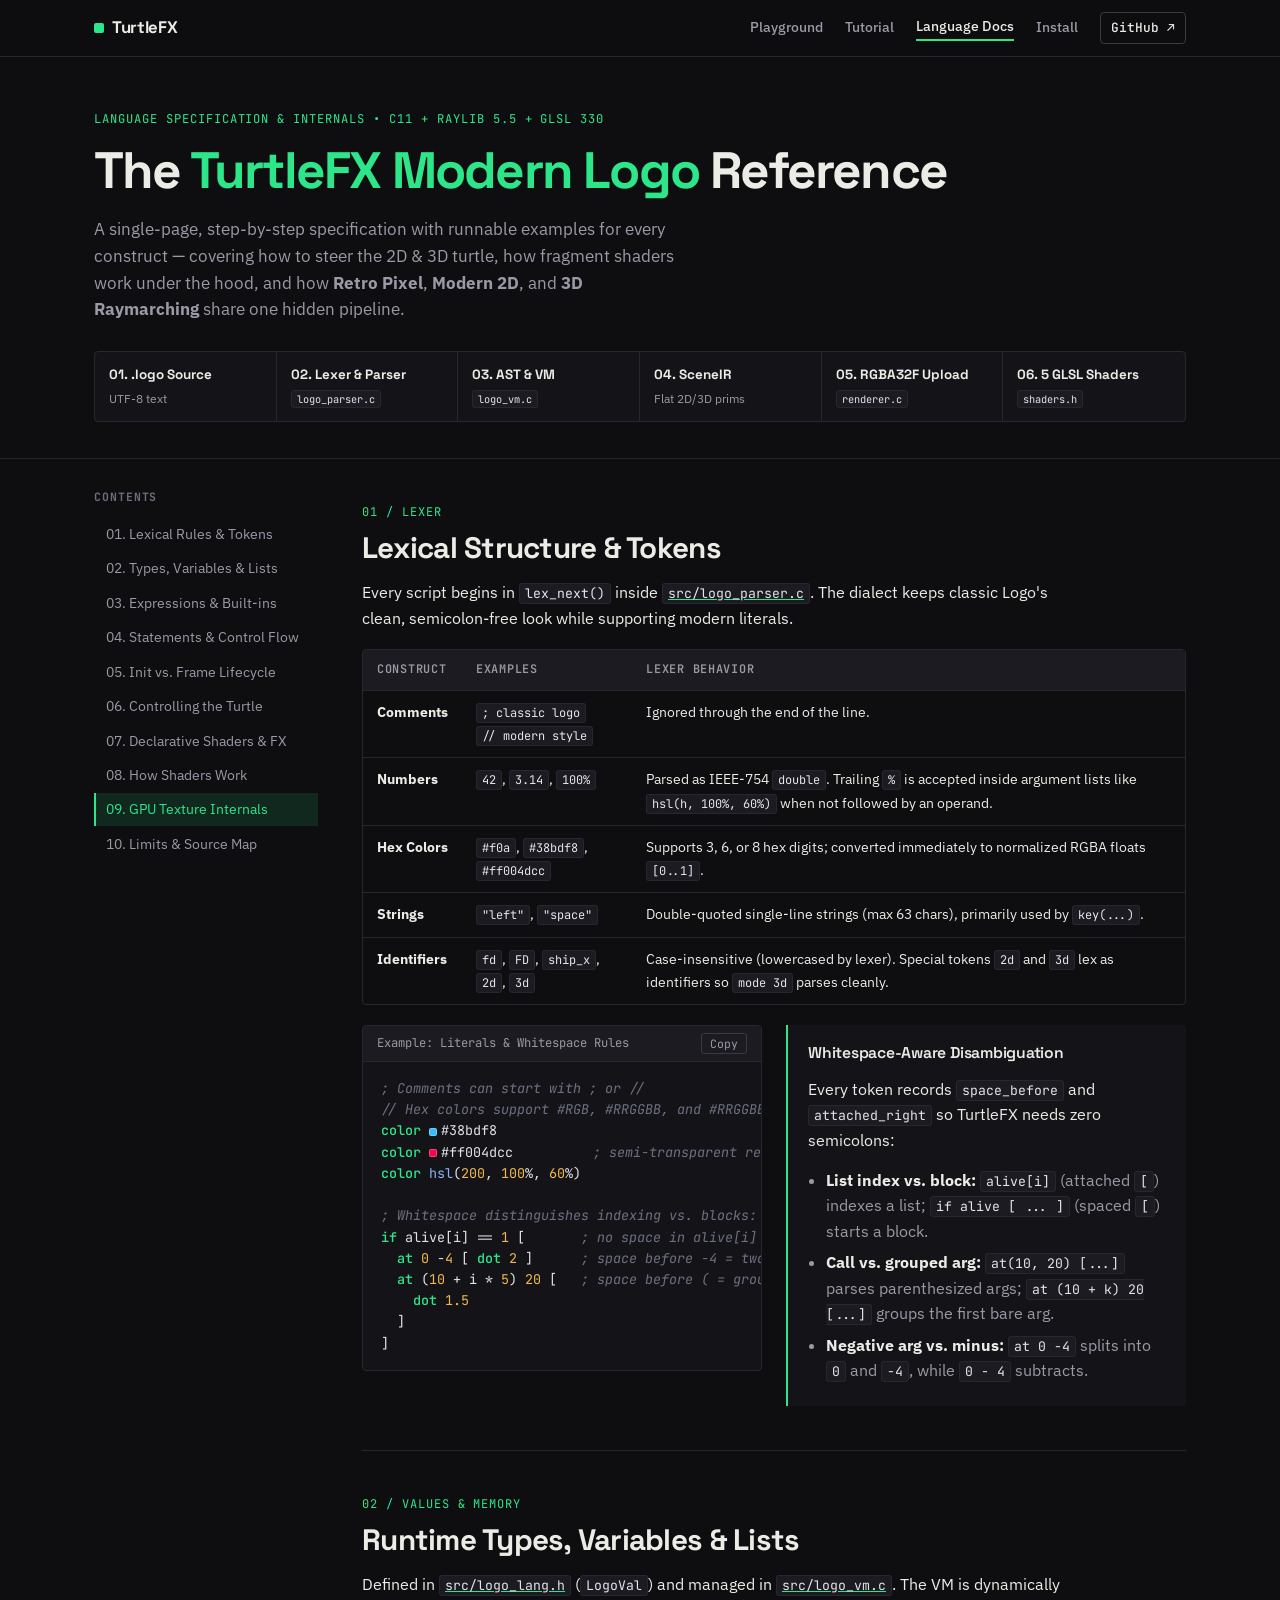
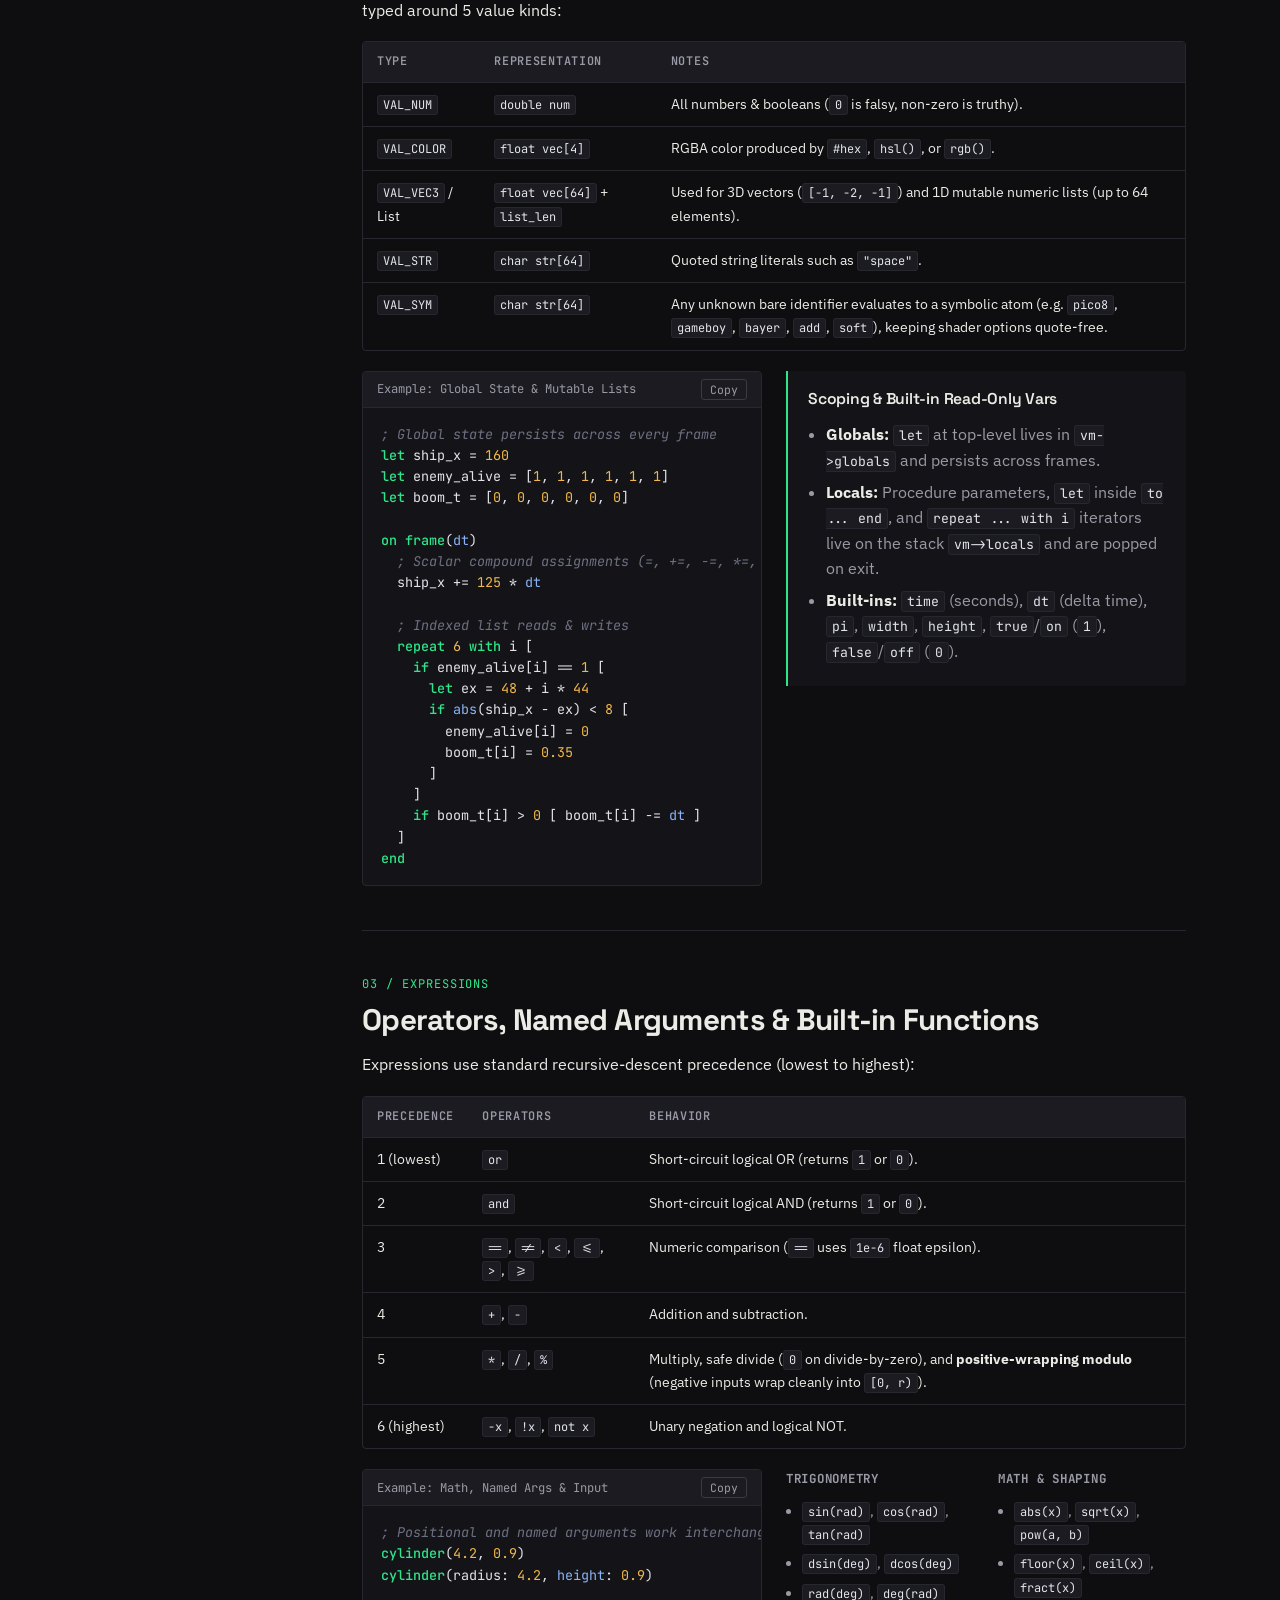
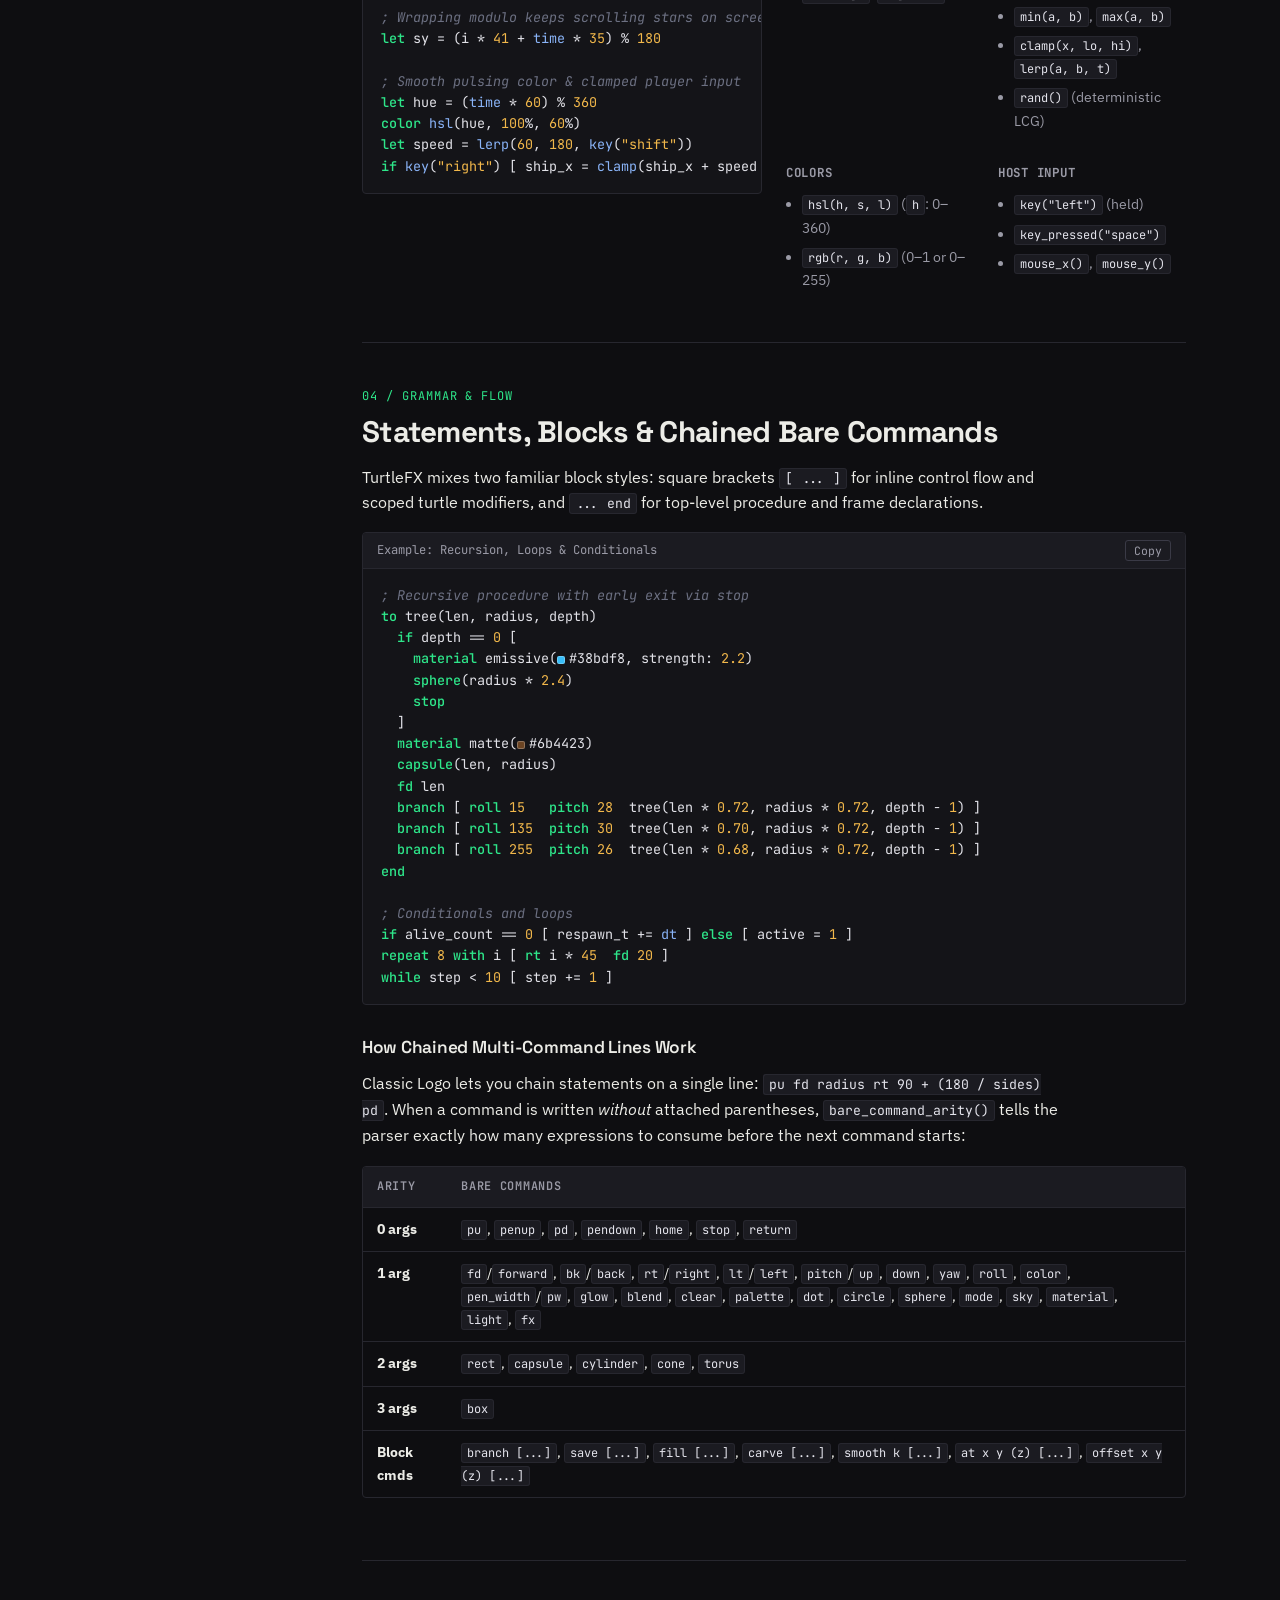
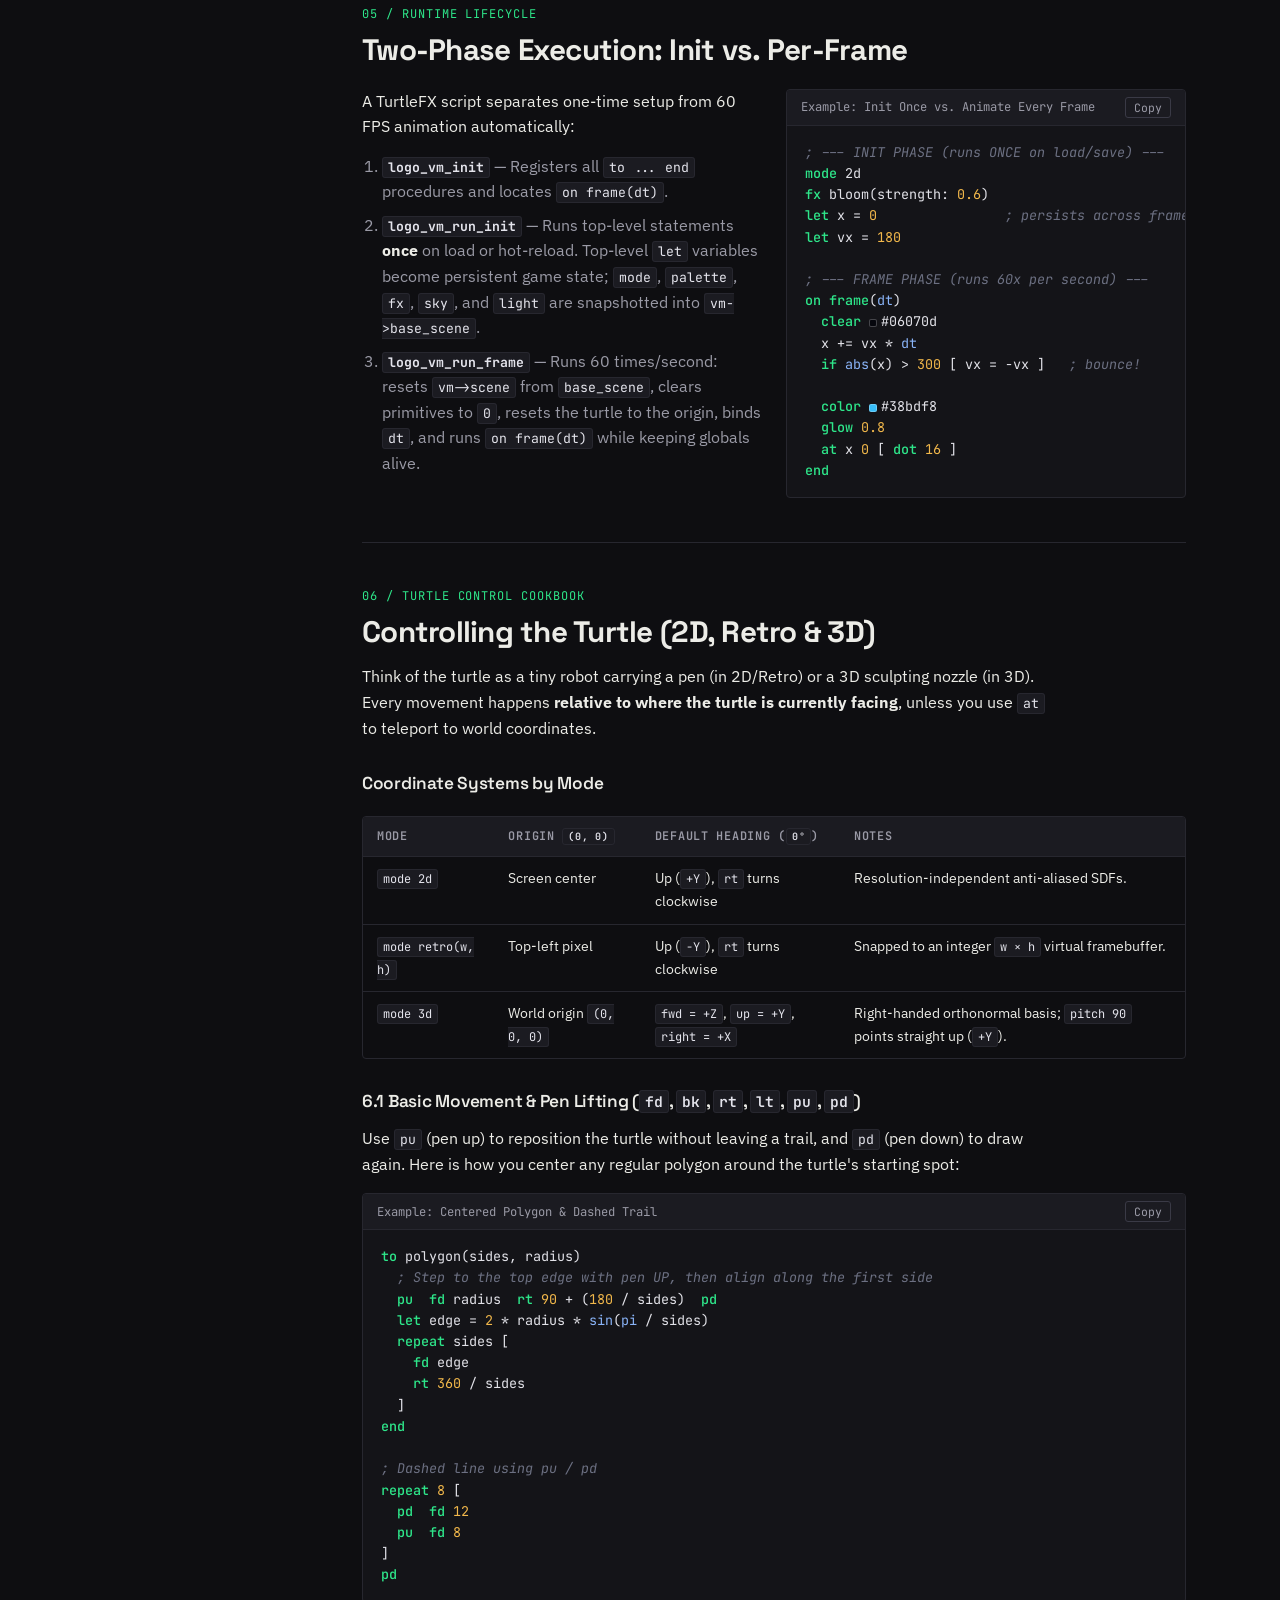
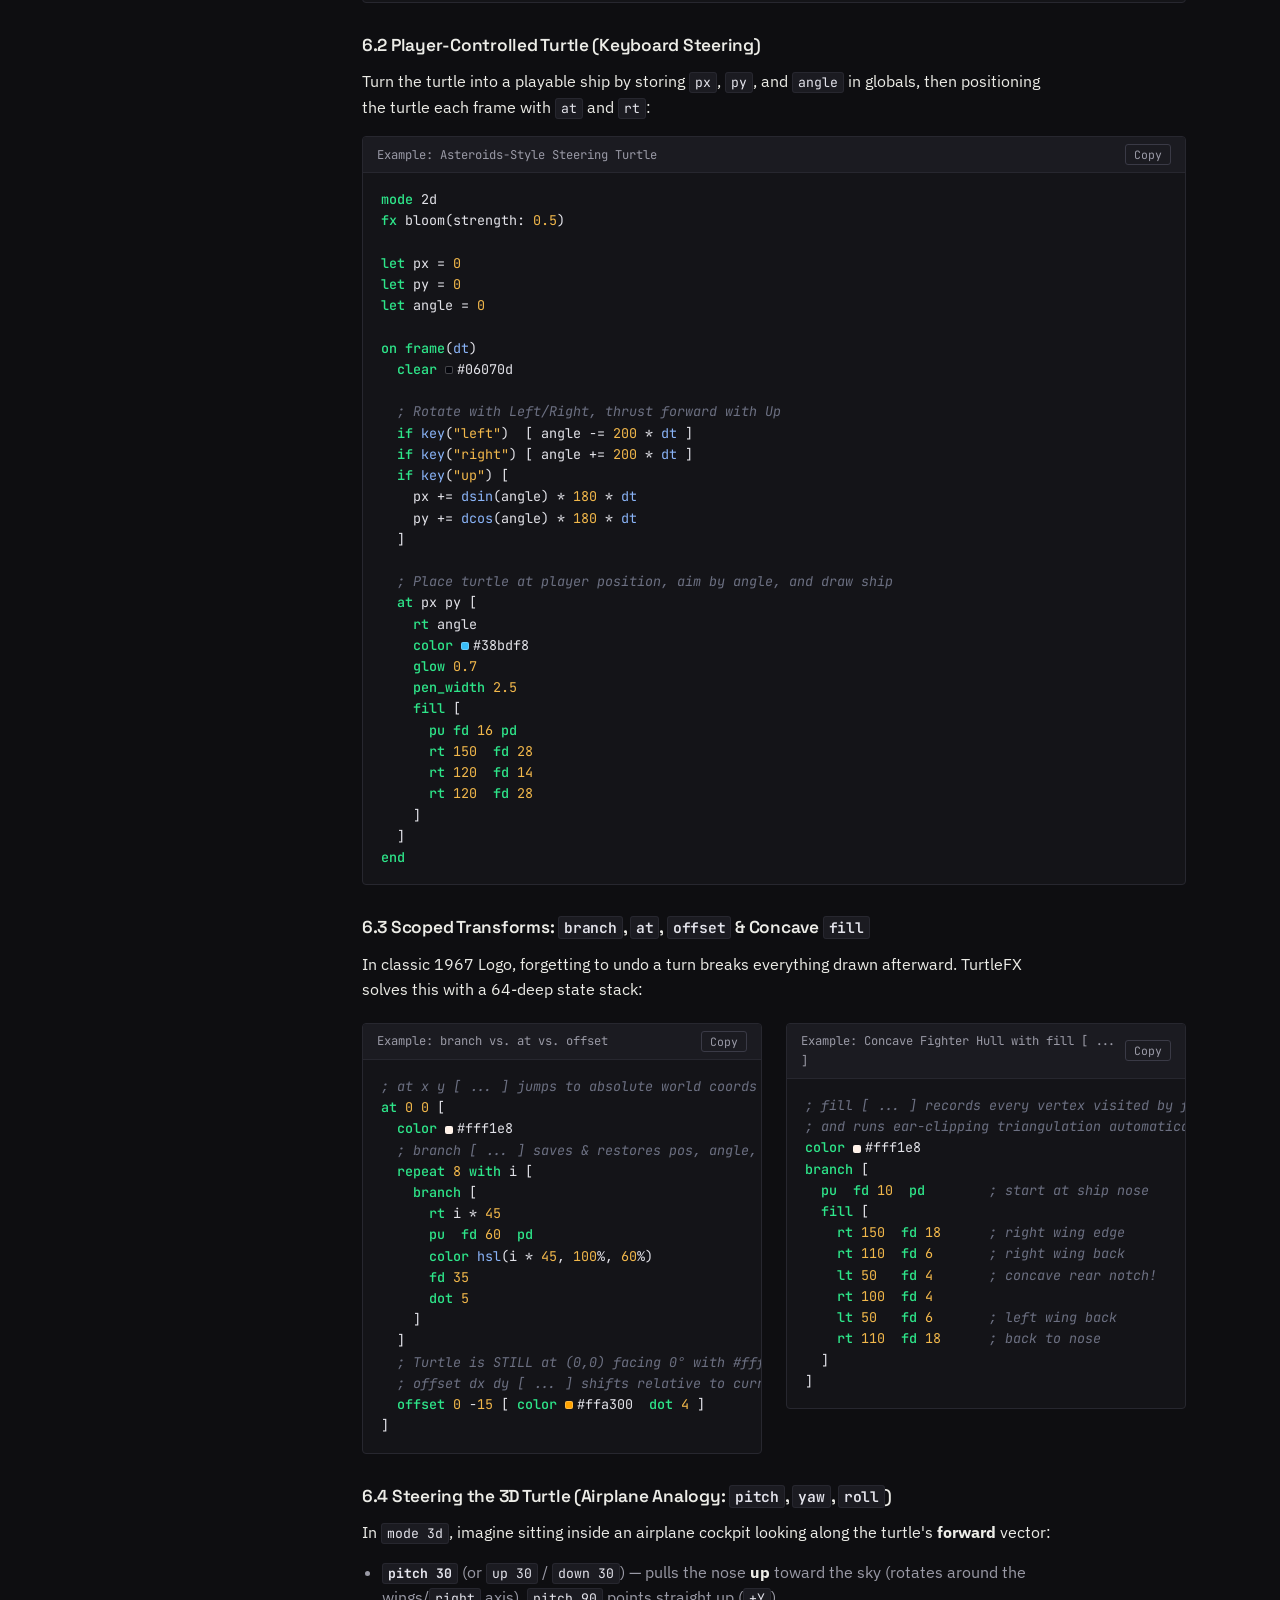
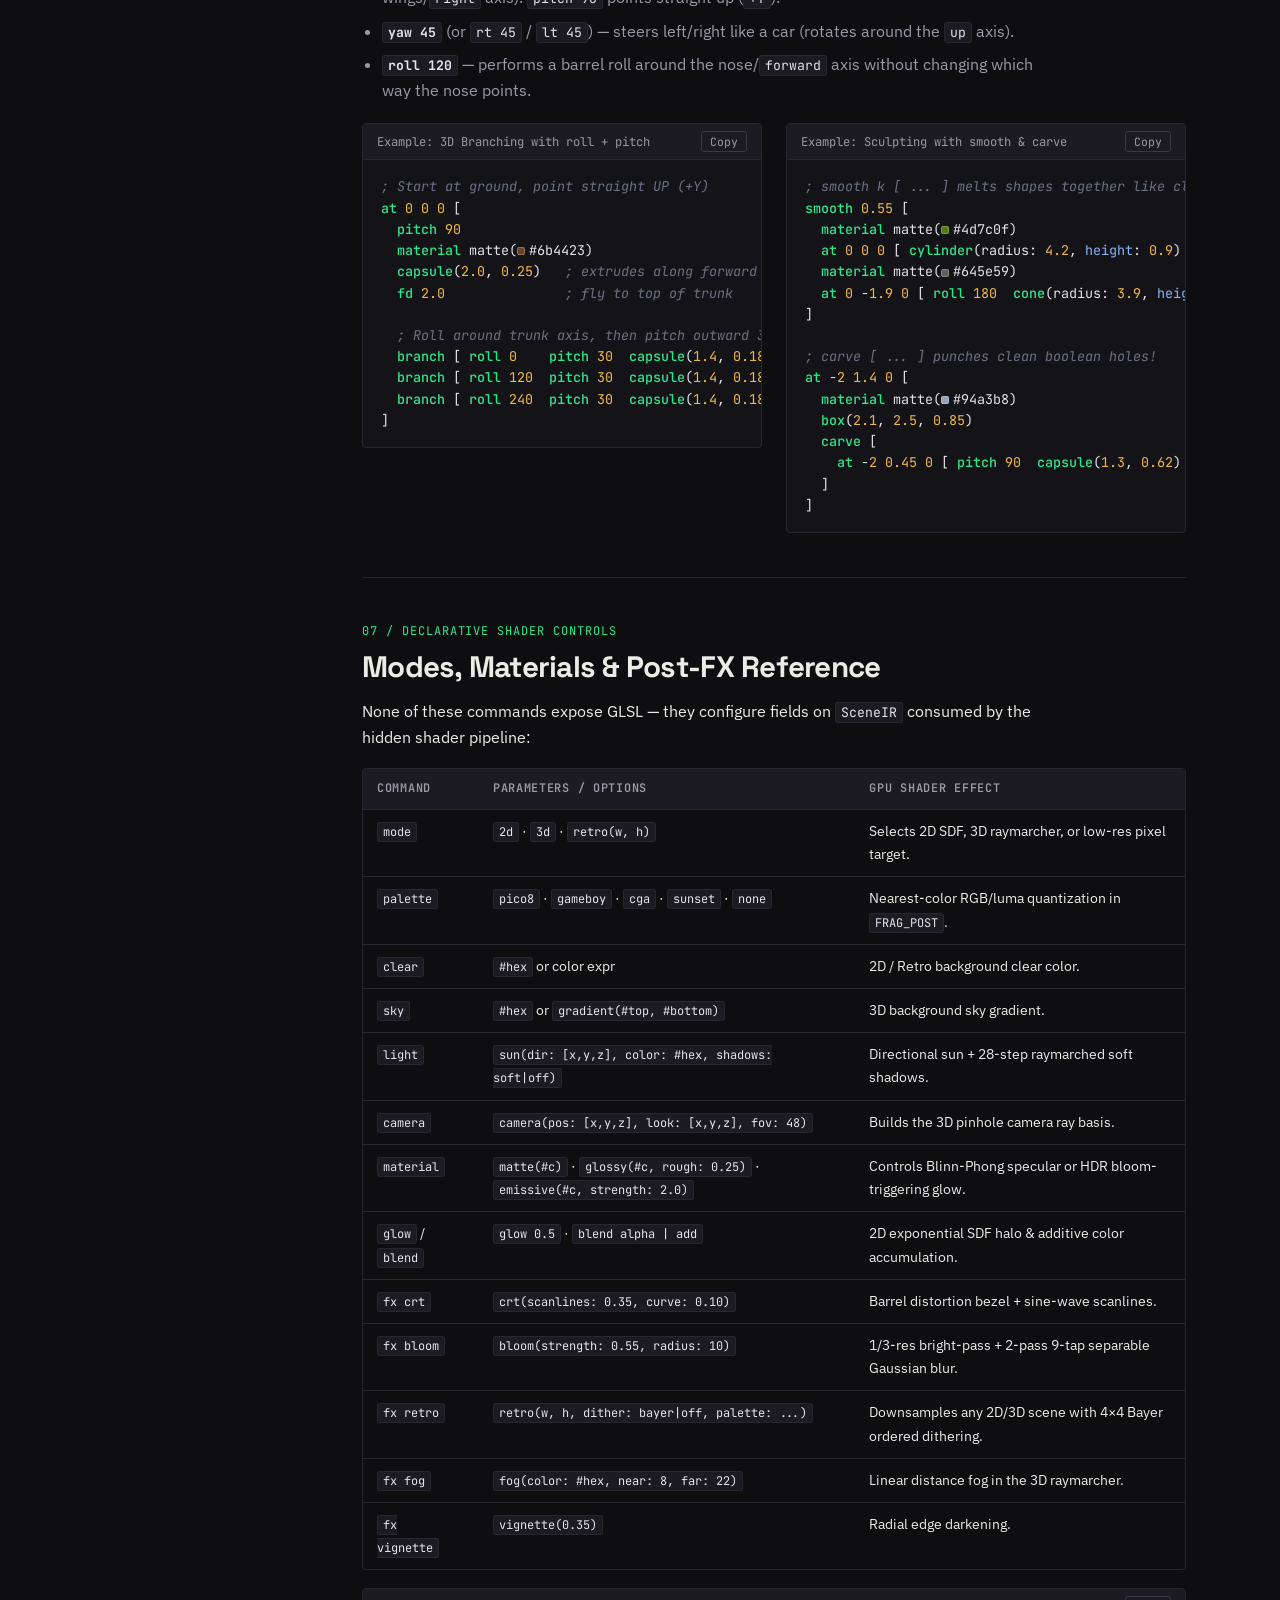
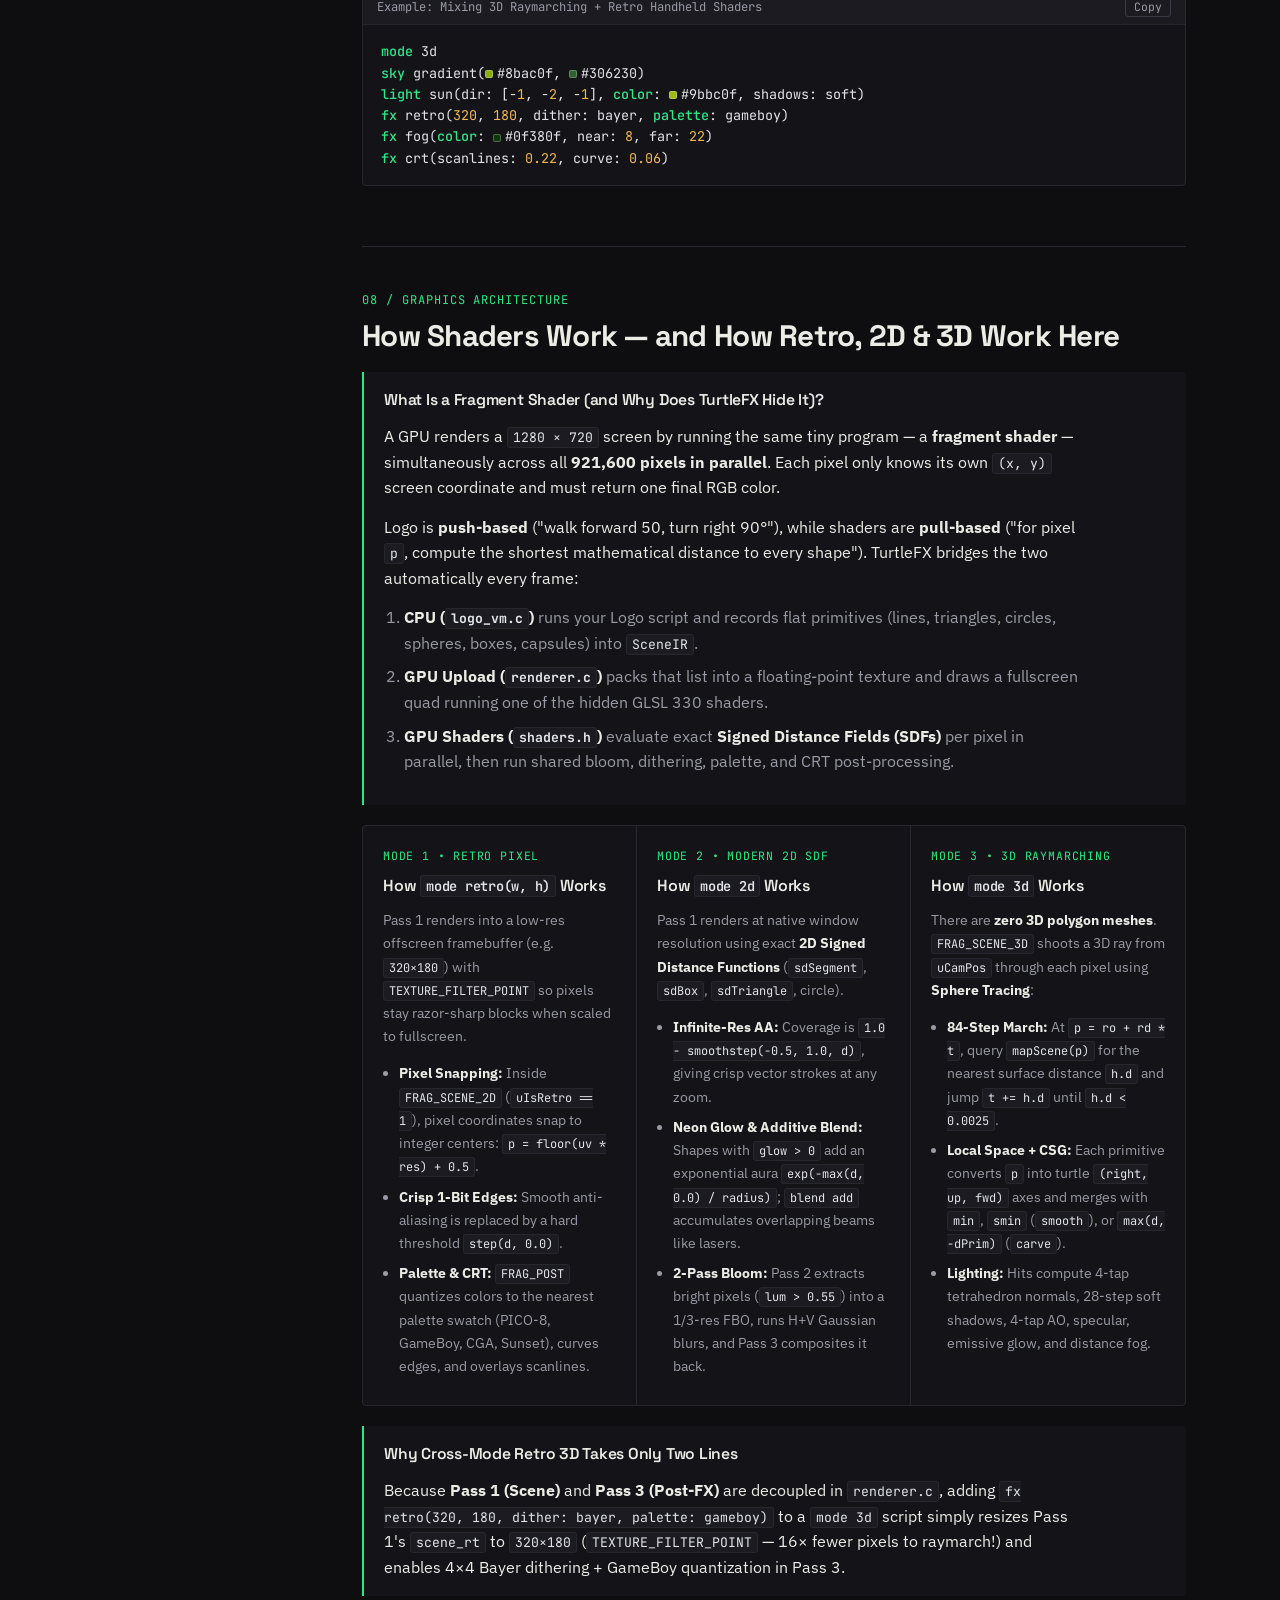
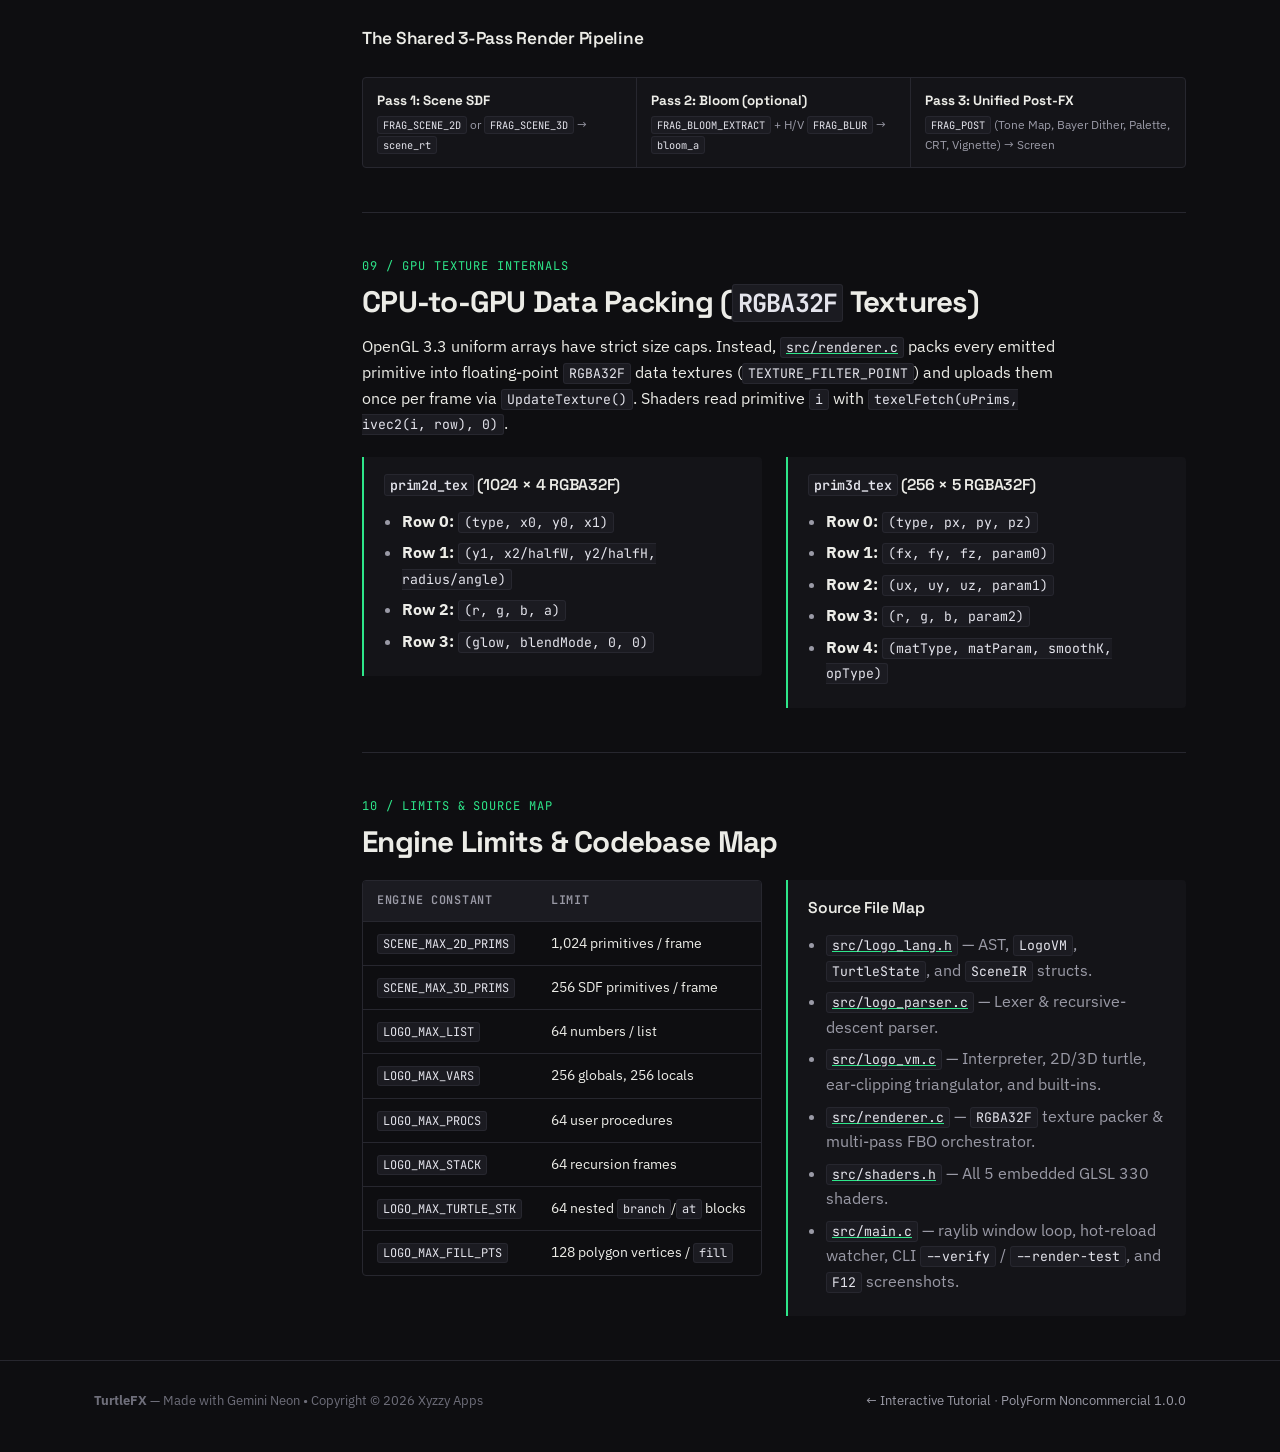
==== commit f18b9999: "Redesign GitHub Pages with studio editorial typography, syntax highlighting, and scroll-spy" ====
--- a/docs/language.html
+++ b/docs/language.html
@@ -3,13 +3,16 @@
 <head>
   <meta charset="UTF-8" />
   <meta name="viewport" content="width=device-width, initial-scale=1.0" />
-  <title>TurtleFX Language Reference — Complete Step-by-Step Documentation</title>
+  <title>TurtleFX Language Specification — Complete Reference &amp; Shader Internals</title>
+  <link rel="preconnect" href="https://fonts.googleapis.com" />
+  <link rel="preconnect" href="https://fonts.gstatic.com" crossorigin />
+  <link href="https://fonts.googleapis.com/css2?family=IBM+Plex+Sans:wght@400;500;600;700&family=JetBrains+Mono:wght@400;500;600&family=Space+Grotesk:wght@600;700&display=swap" rel="stylesheet" />
   <link rel="stylesheet" href="style.css" />
 </head>
 <body>
   <nav class="topbar">
     <div class="container nav-inner">
-      <a class="brand" href="index.html">🐢 TurtleFX</a>
+      <a class="brand" href="index.html"><span class="brand-mark" aria-hidden="true"></span>TurtleFX</a>
       <div class="nav-links">
         <a href="index.html#playground">Playground</a>
         <a href="index.html#mission-1">Tutorial</a>
@@ -22,42 +25,37 @@
 
   <header class="doc-hero">
     <div class="container">
-      <div class="badge">Complete Language, Turtle &amp; Shader Internals • C11 + raylib 5.5 + GLSL 330</div>
-      <h1>The <span class="grad">TurtleFX Modern Logo</span> Specification</h1>
+      <div class="kicker">Language Specification &amp; Internals • C11 + raylib 5.5 + GLSL 330</div>
+      <h1>The <em>TurtleFX Modern Logo</em> Reference</h1>
       <p class="lead">
-        A single-page, step-by-step reference with runnable examples for every feature — including how to steer the 2D &amp; 3D turtle,
-        how GPU shaders work under the hood, and how <strong>Retro Pixel</strong>, <strong>Modern 2D</strong>, and <strong>3D Raymarching</strong> share one hidden pipeline.
+        A single-page, step-by-step specification with runnable examples for every construct — covering how to steer the 2D &amp; 3D turtle,
+        how fragment shaders work under the hood, and how <strong>Retro Pixel</strong>, <strong>Modern 2D</strong>, and <strong>3D Raymarching</strong> share one hidden pipeline.
       </p>
 
       <div class="pipeline-bar" aria-label="Compilation and rendering pipeline">
-        <div class="pipe-node"><strong>1. .logo Source</strong><span>Text file</span></div>
-        <div class="pipe-arrow">→</div>
-        <div class="pipe-node"><strong>2. Lexer &amp; Parser</strong><span><code>logo_parser.c</code></span></div>
-        <div class="pipe-arrow">→</div>
-        <div class="pipe-node"><strong>3. AST &amp; VM</strong><span><code>logo_vm.c</code></span></div>
-        <div class="pipe-arrow">→</div>
-        <div class="pipe-node"><strong>4. SceneIR</strong><span>Flat 2D/3D prims</span></div>
-        <div class="pipe-arrow">→</div>
-        <div class="pipe-node"><strong>5. RGBA32F Upload</strong><span><code>renderer.c</code></span></div>
-        <div class="pipe-arrow">→</div>
-        <div class="pipe-node"><strong>6. 5 GLSL Shaders</strong><span><code>shaders.h</code></span></div>
+        <div class="pipe-node"><strong>01. .logo Source</strong><span>UTF-8 text</span></div>
+        <div class="pipe-node"><strong>02. Lexer &amp; Parser</strong><span><code>logo_parser.c</code></span></div>
+        <div class="pipe-node"><strong>03. AST &amp; VM</strong><span><code>logo_vm.c</code></span></div>
+        <div class="pipe-node"><strong>04. SceneIR</strong><span>Flat 2D/3D prims</span></div>
+        <div class="pipe-node"><strong>05. RGBA32F Upload</strong><span><code>renderer.c</code></span></div>
+        <div class="pipe-node"><strong>06. 5 GLSL Shaders</strong><span><code>shaders.h</code></span></div>
       </div>
     </div>
   </header>
 
   <div class="container doc-layout">
-    <!-- STICKY TABLE OF CONTENTS -->
+    <!-- STICKY TABLE OF CONTENTS (WITH SCROLL-SPY) -->
     <aside class="doc-toc" aria-label="Table of contents">
-      <div class="toc-title">ON THIS PAGE</div>
-      <a href="#step-1">1. Lexical Rules &amp; Tokens</a>
-      <a href="#step-2">2. Types, Variables &amp; Lists</a>
-      <a href="#step-3">3. Expressions &amp; Built-ins</a>
-      <a href="#step-4">4. Statements &amp; Control Flow</a>
-      <a href="#step-5">5. Init vs. Frame Lifecycle</a>
-      <a href="#step-6">6. Controlling the Turtle</a>
-      <a href="#step-7">7. Declarative Shaders &amp; FX</a>
-      <a href="#step-8">8. How Shaders Work (Retro / 2D / 3D)</a>
-      <a href="#step-9">9. GPU Texture &amp; GLSL Internals</a>
+      <div class="toc-title">CONTENTS</div>
+      <a href="#step-1">01. Lexical Rules &amp; Tokens</a>
+      <a href="#step-2">02. Types, Variables &amp; Lists</a>
+      <a href="#step-3">03. Expressions &amp; Built-ins</a>
+      <a href="#step-4">04. Statements &amp; Control Flow</a>
+      <a href="#step-5">05. Init vs. Frame Lifecycle</a>
+      <a href="#step-6">06. Controlling the Turtle</a>
+      <a href="#step-7">07. Declarative Shaders &amp; FX</a>
+      <a href="#step-8">08. How Shaders Work</a>
+      <a href="#step-9">09. GPU Texture Internals</a>
       <a href="#step-10">10. Limits &amp; Source Map</a>
     </aside>
 
@@ -66,7 +64,7 @@
 
       <!-- STEP 1 -->
       <section id="step-1" class="doc-section">
-        <div class="mission-num">STEP 01 • LEXER</div>
+        <div class="section-index">01 / LEXER</div>
         <h2>Lexical Structure &amp; Tokens</h2>
         <p>
           Every script begins in <code>lex_next()</code> inside
@@ -126,7 +124,7 @@
   ]
 ]</code></pre>
           </div>
-          <div class="callout">
+          <div class="note-block">
             <h3>Whitespace-Aware Disambiguation</h3>
             <p>Every token records <code>space_before</code> and <code>attached_right</code> so TurtleFX needs zero semicolons:</p>
             <ul>
@@ -140,7 +138,7 @@
 
       <!-- STEP 2 -->
       <section id="step-2" class="doc-section">
-        <div class="mission-num">STEP 02 • VALUES &amp; MEMORY</div>
+        <div class="section-index">02 / VALUES &amp; MEMORY</div>
         <h2>Runtime Types, Variables &amp; Lists</h2>
         <p>
           Defined in <a href="https://github.com/xyzzyapps/turtlefx/blob/main/src/logo_lang.h" target="_blank" rel="noopener"><code>src/logo_lang.h</code></a>
@@ -178,7 +176,6 @@
   ; Indexed list reads &amp; writes
   repeat 6 with i [
     if enemy_alive[i] == 1 [
-      ; local variable inside loop
       let ex = 48 + i * 44
       if abs(ship_x - ex) &lt; 8 [
         enemy_alive[i] = 0
@@ -189,7 +186,7 @@
   ]
 end</code></pre>
           </div>
-          <div class="callout">
+          <div class="note-block">
             <h3>Scoping &amp; Built-in Read-Only Vars</h3>
             <ul>
               <li><strong>Globals:</strong> <code>let</code> at top-level lives in <code>vm-&gt;globals</code> and persists across frames.</li>
@@ -202,11 +199,9 @@
 
       <!-- STEP 3 -->
       <section id="step-3" class="doc-section">
-        <div class="mission-num">STEP 03 • EXPRESSIONS</div>
+        <div class="section-index">03 / EXPRESSIONS</div>
         <h2>Operators, Named Arguments &amp; Built-in Functions</h2>
-        <p>
-          Expressions use standard recursive-descent precedence (lowest to highest):
-        </p>
+        <p>Expressions use standard recursive-descent precedence (lowest to highest):</p>
 
         <div class="table-wrap">
           <table>
@@ -218,7 +213,7 @@
               <tr><td>2</td><td><code>and</code></td><td>Short-circuit logical AND (returns <code>1</code> or <code>0</code>).</td></tr>
               <tr><td>3</td><td><code>==</code>, <code>!=</code>, <code>&lt;</code>, <code>&lt;=</code>, <code>&gt;</code>, <code>&gt;=</code></td><td>Numeric comparison (<code>==</code> uses <code>1e-6</code> float epsilon).</td></tr>
               <tr><td>4</td><td><code>+</code>, <code>-</code></td><td>Addition and subtraction.</td></tr>
-              <tr><td>5</td><td><code>*</code>, <code>/</code>, <code>%</code></td><td>Multiply, safe divide (<code>0</code> on divide-by-zero), and <strong>positive-wrapping modulo</strong> (negative inputs wrap cleanly into <code>[0, r)</code> for scrolling starfields).</td></tr>
+              <tr><td>5</td><td><code>*</code>, <code>/</code>, <code>%</code></td><td>Multiply, safe divide (<code>0</code> on divide-by-zero), and <strong>positive-wrapping modulo</strong> (negative inputs wrap cleanly into <code>[0, r)</code>).</td></tr>
               <tr><td>6 (highest)</td><td><code>-x</code>, <code>!x</code>, <code>not x</code></td><td>Unary negation and logical NOT.</td></tr>
             </tbody>
           </table>
@@ -280,7 +275,7 @@
 
       <!-- STEP 4 -->
       <section id="step-4" class="doc-section">
-        <div class="mission-num">STEP 04 • GRAMMAR &amp; FLOW</div>
+        <div class="section-index">04 / GRAMMAR &amp; FLOW</div>
         <h2>Statements, Blocks &amp; Chained Bare Commands</h2>
         <p>
           TurtleFX mixes two familiar block styles: square brackets <code>[ ... ]</code> for inline control flow and scoped
@@ -333,7 +328,7 @@
 
       <!-- STEP 5 -->
       <section id="step-5" class="doc-section">
-        <div class="mission-num">STEP 05 • RUNTIME LIFECYCLE</div>
+        <div class="section-index">05 / RUNTIME LIFECYCLE</div>
         <h2>Two-Phase Execution: Init vs. Per-Frame</h2>
         <div class="two-col">
           <div>
@@ -372,9 +367,9 @@
         </div>
       </section>
 
-      <!-- STEP 6: EXPANDED TURTLE CONTROL COOKBOOK -->
+      <!-- STEP 6: TURTLE CONTROL COOKBOOK -->
       <section id="step-6" class="doc-section">
-        <div class="mission-num">STEP 06 • TURTLE CONTROL COOKBOOK</div>
+        <div class="section-index">06 / TURTLE CONTROL COOKBOOK</div>
         <h2>Controlling the Turtle (2D, Retro &amp; 3D)</h2>
         <p>
           Think of the turtle as a tiny robot carrying a pen (in 2D/Retro) or a 3D sculpting nozzle (in 3D).
@@ -397,7 +392,7 @@
 
         <h3>6.1 Basic Movement &amp; Pen Lifting (<code>fd</code>, <code>bk</code>, <code>rt</code>, <code>lt</code>, <code>pu</code>, <code>pd</code>)</h3>
         <p>
-          Use <code>pu</code> (pen up) to reposition the turtle without leaving a trail, and <code>pd</code> (pen down) to start drawing again.
+          Use <code>pu</code> (pen up) to reposition the turtle without leaving a trail, and <code>pd</code> (pen down) to draw again.
           Here is how you center any regular polygon around the turtle's starting spot:
         </p>
         <div class="code-box">
@@ -422,7 +417,7 @@
 
         <h3>6.2 Player-Controlled Turtle (Keyboard Steering)</h3>
         <p>
-          You can turn the turtle itself into a playable character by storing its <code>px</code>, <code>py</code>, and <code>angle</code> in globals, then moving the turtle there each frame with <code>at</code> and <code>rt</code>:
+          Turn the turtle into a playable ship by storing <code>px</code>, <code>py</code>, and <code>angle</code> in globals, then positioning the turtle each frame with <code>at</code> and <code>rt</code>:
         </p>
         <div class="code-box">
           <div class="code-title">Example: Asteroids-Style Steering Turtle <button class="copy-btn">Copy</button></div>
@@ -508,10 +503,10 @@
         <p>
           In <code>mode 3d</code>, imagine sitting inside an airplane cockpit looking along the turtle's <strong>forward</strong> vector:
         </p>
-        <ul>
+        <ul class="step-list">
           <li><strong><code>pitch 30</code></strong> (or <code>up 30</code> / <code>down 30</code>) — pulls the nose <strong>up</strong> toward the sky (rotates around the wings/<code>right</code> axis). <code>pitch 90</code> points straight up (<code>+Y</code>).</li>
           <li><strong><code>yaw 45</code></strong> (or <code>rt 45</code> / <code>lt 45</code>) — steers left/right like a car (rotates around the <code>up</code> axis).</li>
-          <li><strong><code>roll 120</code></strong> — performs a barrel roll around the nose/<code>forward</code> axis without changing which way the nose points!</li>
+          <li><strong><code>roll 120</code></strong> — performs a barrel roll around the nose/<code>forward</code> axis without changing which way the nose points.</li>
         </ul>
 
         <div class="two-col">
@@ -524,7 +519,7 @@
   capsule(2.0, 0.25)   ; extrudes along forward (+Y)
   fd 2.0               ; fly to top of trunk
 
-  ; Roll around trunk axis, then pitch outward 30°
+  ; Roll around trunk axis, then pitch outward 30 deg
   branch [ roll 0    pitch 30  capsule(1.4, 0.18) ]
   branch [ roll 120  pitch 30  capsule(1.4, 0.18) ]
   branch [ roll 240  pitch 30  capsule(1.4, 0.18) ]
@@ -554,7 +549,7 @@
 
       <!-- STEP 7 -->
       <section id="step-7" class="doc-section">
-        <div class="mission-num">STEP 07 • DECLARATIVE SHADER CONTROLS</div>
+        <div class="section-index">07 / DECLARATIVE SHADER CONTROLS</div>
         <h2>Modes, Materials &amp; Post-FX Reference</h2>
         <p>
           None of these commands expose GLSL — they configure fields on <code>SceneIR</code> consumed by the hidden shader pipeline:
@@ -593,112 +588,103 @@
         </div>
       </section>
 
-      <!-- STEP 8: NEW DEDICATED SECTION ON HOW SHADERS & RETRO/2D/3D WORK -->
+      <!-- STEP 8: HOW SHADERS & RETRO/2D/3D WORK -->
       <section id="step-8" class="doc-section">
-        <div class="mission-num">STEP 08 • GRAPHICS ARCHITECTURE</div>
+        <div class="section-index">08 / GRAPHICS ARCHITECTURE</div>
         <h2>How Shaders Work — and How Retro, 2D &amp; 3D Work Here</h2>
 
-        <div class="callout">
-          <h3>First: What Is a Fragment Shader (and Why Does TurtleFX Hide It)?</h3>
+        <div class="note-block">
+          <h3>What Is a Fragment Shader (and Why Does TurtleFX Hide It)?</h3>
           <p>
             A GPU renders a <code>1280 × 720</code> screen by running the same tiny program — a <strong>fragment shader</strong> — simultaneously across
             all <strong>921,600 pixels in parallel</strong>. Each pixel only knows its own <code>(x, y)</code> screen coordinate and must return one final RGB color.
           </p>
           <p>
-            That is the exact opposite of how humans draw! Logo is <strong>push-based</strong> ("walk forward 50, turn right 90°"), while shaders are
-            <strong>pull-based</strong> ("for pixel <code>p</code>, compute the shortest mathematical distance to every shape").
-            TurtleFX bridges the two automatically every frame:
+            Logo is <strong>push-based</strong> ("walk forward 50, turn right 90°"), while shaders are <strong>pull-based</strong>
+            ("for pixel <code>p</code>, compute the shortest mathematical distance to every shape"). TurtleFX bridges the two automatically every frame:
           </p>
           <ol class="step-list">
-            <li><strong>CPU (<code>logo_vm.c</code>)</strong> runs your Logo script and records a clean list of primitives (lines, triangles, circles, spheres, boxes, capsules) into <code>SceneIR</code>.</li>
-            <li><strong>GPU Upload (<code>renderer.c</code>)</strong> packs that list into a floating-point texture and launches a fullscreen quad running one of our hidden GLSL 330 shaders.</li>
-            <li><strong>GPU Shaders (<code>shaders.h</code>)</strong> evaluate exact <strong>Signed Distance Fields (SDFs)</strong> for every pixel in parallel, then run shared bloom, dithering, palette, and CRT post-processing!</li>
+            <li><strong>CPU (<code>logo_vm.c</code>)</strong> runs your Logo script and records flat primitives (lines, triangles, circles, spheres, boxes, capsules) into <code>SceneIR</code>.</li>
+            <li><strong>GPU Upload (<code>renderer.c</code>)</strong> packs that list into a floating-point texture and draws a fullscreen quad running one of the hidden GLSL 330 shaders.</li>
+            <li><strong>GPU Shaders (<code>shaders.h</code>)</strong> evaluate exact <strong>Signed Distance Fields (SDFs)</strong> per pixel in parallel, then run shared bloom, dithering, palette, and CRT post-processing.</li>
           </ol>
         </div>
 
         <div class="mode-grid">
-          <!-- MODE 1: RETRO -->
           <div class="mode-card">
-            <div class="mode-badge retro-b">MODE 1 • RETRO PIXEL</div>
+            <div class="mode-label">MODE 1 • RETRO PIXEL</div>
             <h3>How <code>mode retro(w, h)</code> Works</h3>
             <p>
-              Instead of rendering at 1280×720, Pass 1 creates a tiny offscreen framebuffer (e.g. <code>320×180</code>) with
-              <code>TEXTURE_FILTER_POINT</code> (nearest-neighbor filtering, so pixels stay razor-sharp blocks when scaled up).
+              Pass 1 renders into a low-res offscreen framebuffer (e.g. <code>320×180</code>) with <code>TEXTURE_FILTER_POINT</code>
+              so pixels stay razor-sharp blocks when scaled to fullscreen.
             </p>
             <ul>
-              <li><strong>Pixel Snapping:</strong> Inside <code>FRAG_SCENE_2D</code> (<code>uIsRetro == 1</code>), each pixel snaps to integer grid centers: <code>p = floor(uv * res) + 0.5</code>.</li>
-              <li><strong>Crisp 1-Bit Edges:</strong> Smooth anti-aliasing is replaced by a hard threshold <code>step(d, 0.0)</code> — a pixel is either 100% inside the shape or outside.</li>
-              <li><strong>Palette &amp; CRT Pass:</strong> Pass 3 (<code>FRAG_POST</code>) maps every color to the nearest entry in the chosen retro palette (e.g. 16-color PICO-8), curves the screen edges with barrel distortion, and modulates rows with sine-wave scanlines.</li>
+              <li><strong>Pixel Snapping:</strong> Inside <code>FRAG_SCENE_2D</code> (<code>uIsRetro == 1</code>), pixel coordinates snap to integer centers: <code>p = floor(uv * res) + 0.5</code>.</li>
+              <li><strong>Crisp 1-Bit Edges:</strong> Smooth anti-aliasing is replaced by a hard threshold <code>step(d, 0.0)</code>.</li>
+              <li><strong>Palette &amp; CRT:</strong> <code>FRAG_POST</code> quantizes colors to the nearest palette swatch (PICO-8, GameBoy, CGA, Sunset), curves edges, and overlays scanlines.</li>
             </ul>
           </div>
 
-          <!-- MODE 2: MODERN 2D -->
           <div class="mode-card">
-            <div class="mode-badge m2d-b">MODE 2 • MODERN 2D SDF</div>
+            <div class="mode-label">MODE 2 • MODERN 2D SDF</div>
             <h3>How <code>mode 2d</code> Works</h3>
             <p>
-              Pass 1 renders at full window resolution using exact <strong>2D Signed Distance Functions</strong>
-              (<code>sdSegment</code>, <code>sdBox</code>, <code>sdTriangle</code>, circle) — negative inside a shape, zero on the edge, positive outside.
+              Pass 1 renders at native window resolution using exact <strong>2D Signed Distance Functions</strong>
+              (<code>sdSegment</code>, <code>sdBox</code>, <code>sdTriangle</code>, circle).
             </p>
             <ul>
-              <li><strong>Infinite-Res Anti-Aliasing:</strong> Coverage is <code>1.0 - smoothstep(-0.5, 1.0, d)</code>, producing silky-smooth vector strokes at any zoom level.</li>
-              <li><strong>Neon Glow &amp; Additive Blend:</strong> Shapes with <code>glow &gt; 0</code> add an exponential aura <code>exp(-max(d, 0.0) / radius)</code>. With <code>blend add</code>, overlapping beams brighten like lasers.</li>
-              <li><strong>2-Pass GPU Bloom:</strong> When <code>fx bloom</code> is enabled, Pass 2 extracts bright pixels (<code>lum &gt; 0.55</code>) into a 1/3-res FBO, runs horizontal + vertical Gaussian blurs, and Pass 3 adds the soft halo back on top.</li>
+              <li><strong>Infinite-Res AA:</strong> Coverage is <code>1.0 - smoothstep(-0.5, 1.0, d)</code>, giving crisp vector strokes at any zoom.</li>
+              <li><strong>Neon Glow &amp; Additive Blend:</strong> Shapes with <code>glow &gt; 0</code> add an exponential aura <code>exp(-max(d, 0.0) / radius)</code>; <code>blend add</code> accumulates overlapping beams like lasers.</li>
+              <li><strong>2-Pass Bloom:</strong> Pass 2 extracts bright pixels (<code>lum &gt; 0.55</code>) into a 1/3-res FBO, runs H+V Gaussian blurs, and Pass 3 composites it back.</li>
             </ul>
           </div>
 
-          <!-- MODE 3: 3D SDF RAYMARCHING -->
           <div class="mode-card">
-            <div class="mode-badge m3d-b">MODE 3 • 3D RAYMARCHING</div>
+            <div class="mode-label">MODE 3 • 3D RAYMARCHING</div>
             <h3>How <code>mode 3d</code> Works</h3>
             <p>
-              There are <strong>zero 3D polygon meshes</strong>! Instead, <code>FRAG_SCENE_3D</code> shoots a 3D ray from <code>uCamPos</code> through each pixel and marches forward using <strong>Sphere Tracing</strong>:
+              There are <strong>zero 3D polygon meshes</strong>. <code>FRAG_SCENE_3D</code> shoots a 3D ray from <code>uCamPos</code> through each pixel using <strong>Sphere Tracing</strong>:
             </p>
             <ul>
-              <li><strong>March Loop (up to 84 steps):</strong> At point <code>p = ro + rd * t</code>, ask <code>mapScene(p)</code> for the safe distance <code>h.d</code> to the nearest surface. Advance <code>t += h.d</code> until <code>h.d &lt; 0.0025</code> (surface hit!).</li>
-              <li><strong>Local Turtle Space + CSG:</strong> Each primitive converts <code>p</code> into the turtle's <code>(right, up, fwd)</code> axes. Shapes combine via <code>min</code> (union), polynomial <code>smin</code> (<code>smooth</code> clay merge), or <code>max(d, -dPrim)</code> (<code>carve</code> subtraction).</li>
-              <li><strong>Lighting &amp; Shadows:</strong> Hits compute surface normals via 4-point tetrahedron gradients, march a second ray toward the sun for <strong>soft shadows</strong>, sample 4 nearby points for <strong>ambient occlusion</strong>, and apply emissive boost + fog.</li>
+              <li><strong>84-Step March:</strong> At <code>p = ro + rd * t</code>, query <code>mapScene(p)</code> for the nearest surface distance <code>h.d</code> and jump <code>t += h.d</code> until <code>h.d &lt; 0.0025</code>.</li>
+              <li><strong>Local Space + CSG:</strong> Each primitive converts <code>p</code> into turtle <code>(right, up, fwd)</code> axes and merges with <code>min</code>, <code>smin</code> (<code>smooth</code>), or <code>max(d, -dPrim)</code> (<code>carve</code>).</li>
+              <li><strong>Lighting:</strong> Hits compute 4-tap tetrahedron normals, 28-step soft shadows, 4-tap AO, specular, emissive glow, and distance fog.</li>
             </ul>
           </div>
         </div>
 
-        <div class="callout">
+        <div class="note-block">
           <h3>Why Cross-Mode Retro 3D Takes Only Two Lines</h3>
           <p>
             Because <strong>Pass 1 (Scene)</strong> and <strong>Pass 3 (Post-FX)</strong> are decoupled in <code>renderer.c</code>,
-            adding <code>fx retro(320, 180, dither: bayer, palette: gameboy)</code> to a <code>mode 3d</code> script simply:
+            adding <code>fx retro(320, 180, dither: bayer, palette: gameboy)</code> to a <code>mode 3d</code> script simply resizes Pass 1's
+            <code>scene_rt</code> to <code>320×180</code> (<code>TEXTURE_FILTER_POINT</code> — 16× fewer pixels to raymarch!) and enables 4×4 Bayer dithering + GameBoy quantization in Pass 3.
           </p>
-          <ol class="step-list">
-            <li>Resizes Pass 1's <code>scene_rt</code> to <code>320×180</code> with <code>TEXTURE_FILTER_POINT</code> (running the 3D raymarcher on 16× fewer pixels!).</li>
-            <li>Passes that low-res 3D image into <code>FRAG_POST</code>, which perturbs each pixel by a <code>4×4</code> Bayer dither matrix before snapping luminance to the 4 classic GameBoy green shades!</li>
-          </ol>
-        </div>
-
-        <h3>The 3-Pass Frame Pipeline (Shared by Every Mode)</h3>
-        <div class="pipeline-bar">
+        </div>
+
+        <h3>The Shared 3-Pass Render Pipeline</h3>
+        <div class="pipeline-bar three-pass">
           <div class="pipe-node"><strong>Pass 1: Scene SDF</strong><span><code>FRAG_SCENE_2D</code> or <code>FRAG_SCENE_3D</code> → <code>scene_rt</code></span></div>
-          <div class="pipe-arrow">→</div>
-          <div class="pipe-node"><strong>Pass 2: Bloom (opt.)</strong><span><code>FRAG_BLOOM_EXTRACT</code> + H/V <code>FRAG_BLUR</code> → <code>bloom_a</code></span></div>
-          <div class="pipe-arrow">→</div>
-          <div class="pipe-node"><strong>Pass 3: Post-FX</strong><span><code>FRAG_POST</code> (Tone Map, Bayer Dither, Palette, CRT, Vignette) → Screen</span></div>
+          <div class="pipe-node"><strong>Pass 2: Bloom (optional)</strong><span><code>FRAG_BLOOM_EXTRACT</code> + H/V <code>FRAG_BLUR</code> → <code>bloom_a</code></span></div>
+          <div class="pipe-node"><strong>Pass 3: Unified Post-FX</strong><span><code>FRAG_POST</code> (Tone Map, Bayer Dither, Palette, CRT, Vignette) → Screen</span></div>
         </div>
       </section>
 
       <!-- STEP 9 -->
       <section id="step-9" class="doc-section">
-        <div class="mission-num">STEP 09 • GPU TEXTURE &amp; GLSL INTERNALS</div>
-        <h2>CPU-to-GPU Data Packing (`RGBA32F` Textures)</h2>
-        <p>
-          OpenGL 3.3 uniform arrays hit small hardware size limits. Instead,
+        <div class="section-index">09 / GPU TEXTURE INTERNALS</div>
+        <h2>CPU-to-GPU Data Packing (<code>RGBA32F</code> Textures)</h2>
+        <p>
+          OpenGL 3.3 uniform arrays have strict size caps. Instead,
           <a href="https://github.com/xyzzyapps/turtlefx/blob/main/src/renderer.c" target="_blank" rel="noopener"><code>src/renderer.c</code></a>
           packs every emitted primitive into floating-point <code>RGBA32F</code> data textures (<code>TEXTURE_FILTER_POINT</code>)
-          and uploads them once per frame via <code>UpdateTexture()</code>. The fragment shaders read primitive <code>i</code> with
+          and uploads them once per frame via <code>UpdateTexture()</code>. Shaders read primitive <code>i</code> with
           <code>texelFetch(uPrims, ivec2(i, row), 0)</code>.
         </p>
 
         <div class="two-col">
-          <div class="callout">
-            <h3><code>prim2d_tex</code> Layout (1024 × 4 RGBA32F)</h3>
+          <div class="note-block">
+            <h3><code>prim2d_tex</code> (1024 × 4 RGBA32F)</h3>
             <ul>
               <li><strong>Row 0:</strong> <code>(type, x0, y0, x1)</code></li>
               <li><strong>Row 1:</strong> <code>(y1, x2/halfW, y2/halfH, radius/angle)</code></li>
@@ -706,8 +692,8 @@
               <li><strong>Row 3:</strong> <code>(glow, blendMode, 0, 0)</code></li>
             </ul>
           </div>
-          <div class="callout">
-            <h3><code>prim3d_tex</code> Layout (256 × 5 RGBA32F)</h3>
+          <div class="note-block">
+            <h3><code>prim3d_tex</code> (256 × 5 RGBA32F)</h3>
             <ul>
               <li><strong>Row 0:</strong> <code>(type, px, py, pz)</code></li>
               <li><strong>Row 1:</strong> <code>(fx, fy, fz, param0)</code></li>
@@ -721,11 +707,11 @@
 
       <!-- STEP 10 -->
       <section id="step-10" class="doc-section">
-        <div class="mission-num">STEP 10 • LIMITS &amp; SOURCE MAP</div>
+        <div class="section-index">10 / LIMITS &amp; SOURCE MAP</div>
         <h2>Engine Limits &amp; Codebase Map</h2>
 
         <div class="two-col">
-          <div class="table-wrap">
+          <div class="table-wrap" style="margin:0">
             <table>
               <thead>
                 <tr><th>Engine Constant</th><th>Limit</th></tr>
@@ -743,7 +729,7 @@
             </table>
           </div>
 
-          <div class="callout">
+          <div class="note-block">
             <h3>Source File Map</h3>
             <ul>
               <li><a href="https://github.com/xyzzyapps/turtlefx/blob/main/src/logo_lang.h" target="_blank" rel="noopener"><code>src/logo_lang.h</code></a> — AST, <code>LogoVM</code>, <code>TurtleState</code>, and <code>SceneIR</code> structs.</li>
@@ -762,21 +748,10 @@
   <footer class="footer">
     <div class="container footer-inner">
       <span><strong>TurtleFX</strong> — Made with Gemini Neon • Copyright © 2026 Xyzzy Apps</span>
-      <span><a href="index.html">← Back to Interactive Tutorial</a> • <a href="https://github.com/xyzzyapps/turtlefx/blob/main/LICENSE" target="_blank" rel="noopener">PolyForm Noncommercial 1.0.0</a></span>
+      <span><a href="index.html">← Interactive Tutorial</a> · <a href="https://github.com/xyzzyapps/turtlefx/blob/main/LICENSE" target="_blank" rel="noopener">PolyForm Noncommercial 1.0.0</a></span>
     </div>
   </footer>
 
-  <script>
-    document.querySelectorAll(".copy-btn").forEach((btn) => {
-      btn.addEventListener("click", () => {
-        const code = btn.closest(".code-box").querySelector("pre code").textContent;
-        navigator.clipboard.writeText(code).then(() => {
-          const prev = btn.textContent;
-          btn.textContent = "Copied!";
-          setTimeout(() => (btn.textContent = prev), 1200);
-        });
-      });
-    });
-  </script>
+  <script src="enhance.js"></script>
 </body>
 </html>
--- a/docs/style.css
+++ b/docs/style.css
@@ -1,343 +1,490 @@
+/* ============================================================================
+ *  TurtleFX — Studio Monograph Technical Editorial Stylesheet
+ *  Strict 4px/8px spacing rhythm, hairline grid, restrained 1-accent palette,
+ *  distinct display / body / monospace typography. Zero card-ception or glow slop.
+ * ============================================================================ */
+
 :root {
-  --bg: #080b14;
-  --surface: #111726;
-  --surface-2: #161f33;
-  --border: #253252;
-  --text: #e6edf7;
-  --muted: #98a7c7;
-  --cyan: #38bdf8;
-  --pink: #f472b6;
-  --amber: #fbbf24;
-  --green: #34d399;
-  --mono: "JetBrains Mono", "Fira Code", Consolas, monospace;
-  --sans: Inter, system-ui, -apple-system, Segoe UI, Roboto, sans-serif;
+  --bg: #0e0e11;
+  --surface: #141418;
+  --surface-2: #1b1b21;
+  --rule: #27272f;
+  --rule-strong: #3a3a46;
+
+  --text: #ecece7;
+  --muted: #9a9aa6;
+  --subtle: #6e6e7a;
+
+  /* Single disciplined phosphor accent + warm ochre secondary */
+  --accent: #2ee68a;
+  --accent-dim: rgba(46, 230, 138, 0.12);
+  --warm: #f2b84b;
+  --err: #f87171;
+
+  --font-display: "Space Grotesk", system-ui, -apple-system, sans-serif;
+  --font-body: "IBM Plex Sans", system-ui, -apple-system, sans-serif;
+  --font-mono: "JetBrains Mono", Consolas, "Courier New", monospace;
+
+  --radius: 4px;
 }
 
 * { box-sizing: border-box; }
-
 html { scroll-behavior: smooth; }
 
 body {
   margin: 0;
-  background: radial-gradient(circle at 20% 0%, #151e38 0%, var(--bg) 52%);
+  background: var(--bg);
   color: var(--text);
-  font-family: var(--sans);
-  line-height: 1.6;
+  font-family: var(--font-body);
+  font-size: 15.5px;
+  line-height: 1.65;
+  -webkit-font-smoothing: antialiased;
+}
+
+:focus-visible {
+  outline: 2px solid var(--accent);
+  outline-offset: 2px;
 }
 
 .container {
-  max-width: 1120px;
+  max-width: 1140px;
   margin: 0 auto;
-  padding: 0 20px;
-}
-
-/* Navbar */
+  padding: 0 24px;
+}
+
+/* ---- Top Navigation (Hairline Architectural Bar) ---- */
 .topbar {
   position: sticky;
   top: 0;
-  z-index: 20;
-  background: rgba(8, 11, 20, 0.85);
-  backdrop-filter: blur(10px);
-  border-bottom: 1px solid var(--border);
+  z-index: 30;
+  background: rgba(14, 14, 17, 0.92);
+  backdrop-filter: blur(8px);
+  border-bottom: 1px solid var(--rule);
 }
 
 .nav-inner {
   display: flex;
   align-items: center;
   justify-content: space-between;
-  height: 60px;
+  height: 56px;
 }
 
 .brand {
+  display: inline-flex;
+  align-items: center;
+  gap: 8px;
   color: var(--text);
-  font-weight: 800;
-  font-size: 1.15rem;
+  font-family: var(--font-display);
+  font-weight: 700;
+  font-size: 1.05rem;
   text-decoration: none;
   letter-spacing: -0.02em;
 }
 
+.brand-mark {
+  display: inline-block;
+  width: 10px;
+  height: 10px;
+  background: var(--accent);
+  border-radius: 2px;
+}
+
 .nav-links {
   display: flex;
   align-items: center;
-  gap: 18px;
+  gap: 22px;
 }
 
 .nav-links a {
   color: var(--muted);
   text-decoration: none;
-  font-size: 0.92rem;
+  font-size: 0.88rem;
   font-weight: 500;
-}
-
-.nav-links a:hover { color: var(--cyan); }
+  transition: color 0.12s ease;
+}
+
+.nav-links a:hover,
+.nav-links a.active-link {
+  color: var(--text);
+}
+
+.nav-links a.active-link {
+  box-shadow: inset 0 -2px 0 var(--accent);
+  padding-bottom: 2px;
+}
 
 .gh-pill {
-  background: var(--surface-2);
-  border: 1px solid var(--border);
-  padding: 5px 12px;
-  border-radius: 999px;
+  font-family: var(--font-mono);
+  font-size: 0.8rem !important;
   color: var(--text) !important;
-}
-
-/* Hero */
-.hero { padding: 54px 0 36px; }
+  border: 1px solid var(--rule-strong);
+  padding: 4px 10px;
+  border-radius: var(--radius);
+}
+
+.gh-pill:hover { border-color: var(--accent); color: var(--accent) !important; }
+
+/* ---- Editorial Hero ---- */
+.hero {
+  padding: 64px 0 56px;
+  border-bottom: 1px solid var(--rule);
+}
 
 .hero-grid {
   display: grid;
   grid-template-columns: 1.05fr 1fr;
-  gap: 32px;
+  gap: 44px;
+  align-items: start;
+}
+
+.kicker {
+  font-family: var(--font-mono);
+  font-size: 0.76rem;
+  letter-spacing: 0.08em;
+  text-transform: uppercase;
+  color: var(--accent);
+  margin-bottom: 14px;
+}
+
+h1 {
+  font-family: var(--font-display);
+  font-size: clamp(2.15rem, 4.2vw, 3.2rem);
+  font-weight: 700;
+  line-height: 1.08;
+  letter-spacing: -0.035em;
+  margin: 0 0 18px;
+  color: var(--text);
+}
+
+h1 em {
+  font-style: normal;
+  color: var(--accent);
+}
+
+.lead {
+  color: var(--muted);
+  font-size: 1.04rem;
+  line-height: 1.6;
+  max-width: 58ch;
+  margin: 0 0 28px;
+}
+
+.hero-actions {
+  display: flex;
+  gap: 10px;
+  flex-wrap: wrap;
+}
+
+.btn {
+  display: inline-flex;
   align-items: center;
-}
-
-.badge {
-  display: inline-block;
-  font-size: 0.78rem;
-  font-weight: 700;
-  color: var(--cyan);
-  background: rgba(56, 189, 248, 0.12);
-  border: 1px solid rgba(56, 189, 248, 0.35);
-  padding: 4px 10px;
-  border-radius: 999px;
-  margin-bottom: 14px;
-}
-
-h1 {
-  font-size: clamp(2rem, 4vw, 2.85rem);
-  line-height: 1.15;
-  margin: 0 0 14px;
-  letter-spacing: -0.03em;
-}
-
-.grad {
-  background: linear-gradient(90deg, var(--cyan), var(--pink), var(--amber));
-  -webkit-background-clip: text;
-  background-clip: text;
-  color: transparent;
-}
-
-.lead {
-  color: var(--muted);
-  font-size: 1.05rem;
-  margin: 0 0 22px;
-}
-
-.hero-actions {
-  display: flex;
-  gap: 12px;
-  flex-wrap: wrap;
-}
-
-.btn {
-  display: inline-block;
-  padding: 10px 18px;
-  border-radius: 10px;
-  font-weight: 700;
-  font-size: 0.94rem;
+  gap: 6px;
+  padding: 9px 16px;
+  border-radius: var(--radius);
+  font-family: var(--font-body);
+  font-weight: 600;
+  font-size: 0.9rem;
   text-decoration: none;
   cursor: pointer;
-  border: 1px solid transparent;
-  transition: transform 0.12s ease, opacity 0.12s ease;
-}
-
-.btn:hover { transform: translateY(-1px); }
-.btn.primary { background: linear-gradient(135deg, var(--cyan), #6366f1); color: #050811; }
-.btn.secondary { background: var(--surface-2); border-color: var(--border); color: var(--text); }
-.btn.small { padding: 5px 11px; font-size: 0.8rem; background: var(--surface-2); color: var(--text); border-color: var(--border); }
+  border: 1px solid var(--rule-strong);
+  background: transparent;
+  color: var(--text);
+  transition: border-color 0.12s ease, background 0.12s ease, color 0.12s ease;
+}
+
+.btn:hover { border-color: var(--text); }
+
+.btn.primary {
+  background: var(--accent);
+  border-color: var(--accent);
+  color: #07140d;
+  font-weight: 700;
+}
+
+.btn.primary:hover { background: #52f0a0; border-color: #52f0a0; }
+
+.btn.secondary { background: var(--surface); }
+.btn.secondary:hover { background: var(--surface-2); border-color: var(--accent); }
+
+.btn.small {
+  padding: 4px 10px;
+  font-size: 0.78rem;
+  font-family: var(--font-mono);
+  background: transparent;
+}
+
+.hero-media figure { margin: 0; }
 
 .hero-media img {
   width: 100%;
-  border-radius: 14px;
-  border: 1px solid var(--border);
-  box-shadow: 0 20px 50px rgba(0, 0, 0, 0.55);
+  display: block;
+  border-radius: var(--radius);
+  border: 1px solid var(--rule-strong);
 }
 
 .caption {
-  font-size: 0.82rem;
-  color: var(--muted);
-  text-align: center;
-  margin-top: 8px;
-}
-
-/* Cards & Missions */
-.card, .mission {
-  background: var(--surface);
-  border: 1px solid var(--border);
-  border-radius: 16px;
-  padding: 26px;
-  margin: 26px 0;
-}
-
-.tag, .mission-num {
-  display: inline-block;
-  font-family: var(--mono);
+  font-family: var(--font-mono);
+  font-size: 0.76rem;
+  color: var(--subtle);
+  margin-top: 10px;
+}
+
+/* ---- Hairline Sections (Zero Card-Ception) ---- */
+.band {
+  padding: 52px 0;
+  border-bottom: 1px solid var(--rule);
+}
+
+.band:last-child { border-bottom: none; }
+
+.section-index {
+  font-family: var(--font-mono);
   font-size: 0.75rem;
+  letter-spacing: 0.08em;
+  text-transform: uppercase;
+  color: var(--accent);
+  margin-bottom: 8px;
+}
+
+h2 {
+  font-family: var(--font-display);
+  font-size: clamp(1.45rem, 2.5vw, 1.85rem);
   font-weight: 700;
-  color: var(--pink);
-  letter-spacing: 0.08em;
-  margin-bottom: 6px;
-}
-
-h2 { margin: 0 0 10px; font-size: 1.55rem; letter-spacing: -0.02em; }
-h3, h4 { margin: 0 0 8px; }
-
+  letter-spacing: -0.025em;
+  line-height: 1.2;
+  margin: 0 0 14px;
+}
+
+h3 {
+  font-family: var(--font-display);
+  font-size: 1.08rem;
+  font-weight: 600;
+  letter-spacing: -0.015em;
+  margin: 28px 0 10px;
+  color: var(--text);
+}
+
+h4 {
+  font-family: var(--font-mono);
+  font-size: 0.78rem;
+  letter-spacing: 0.06em;
+  text-transform: uppercase;
+  color: var(--muted);
+  margin: 0 0 10px;
+}
+
+p {
+  margin: 0 0 14px;
+  max-width: 70ch;
+}
+
+p:last-child { margin-bottom: 0; }
+
+a { color: var(--accent); }
+
+/* Inline code */
 code {
-  font-family: var(--mono);
-  background: rgba(56, 189, 248, 0.1);
-  color: #bae6fd;
-  padding: 2px 6px;
-  border-radius: 5px;
-  font-size: 0.88em;
-}
-
+  font-family: var(--font-mono);
+  font-size: 0.85em;
+  background: var(--surface-2);
+  color: #e4e4ec;
+  border: 1px solid var(--rule);
+  padding: 1px 5px;
+  border-radius: 3px;
+}
+
+/* Two-column editorial split */
 .two-col {
   display: grid;
   grid-template-columns: 1fr 1fr;
-  gap: 20px;
-  margin-top: 16px;
-}
-
+  gap: 24px;
+  margin-top: 20px;
+  align-items: start;
+}
+
+/* ---- Code Blocks & Syntax Highlighting (4-Color Studio Theme) ---- */
 .code-box {
-  background: #090d18;
-  border: 1px solid var(--border);
-  border-radius: 12px;
+  background: var(--surface);
+  border: 1px solid var(--rule);
+  border-radius: var(--radius);
   overflow: hidden;
-}
+  margin: 16px 0;
+}
+
+.two-col .code-box { margin: 0; }
 
 .code-title {
+  display: flex;
+  justify-content: space-between;
+  align-items: center;
+  padding: 7px 14px;
+  background: var(--surface-2);
+  border-bottom: 1px solid var(--rule);
+  font-family: var(--font-mono);
+  font-size: 0.76rem;
+  color: var(--muted);
+}
+
+.copy-btn {
+  background: transparent;
+  border: 1px solid var(--rule-strong);
+  color: var(--muted);
+  border-radius: 3px;
+  padding: 2px 8px;
+  font-family: var(--font-mono);
+  font-size: 0.72rem;
+  cursor: pointer;
+  transition: color 0.12s ease, border-color 0.12s ease;
+}
+
+.copy-btn:hover { color: var(--text); border-color: var(--text); }
+.copy-btn.copied { color: var(--accent); border-color: var(--accent); }
+
+pre {
+  margin: 0;
+  padding: 16px 18px;
+  overflow-x: auto;
+  font-family: var(--font-mono);
+  font-size: 0.84rem;
+  line-height: 1.58;
+  tab-size: 2;
+}
+
+pre code {
+  background: none;
+  border: none;
+  padding: 0;
+  color: #e2e2e8;
+  font-size: inherit;
+}
+
+/* Restrained 4-color syntax palette */
+.tok-cm  { color: #6c7082; font-style: italic; }
+.tok-kw  { color: #2ee68a; font-weight: 500; }
+.tok-fn  { color: #8ab4f8; }
+.tok-num { color: #f2b84b; }
+.tok-str { color: #f2b84b; }
+.tok-hex { color: #e2e2e8; }
+.hex-dot {
+  display: inline-block;
+  width: 8px;
+  height: 8px;
+  border-radius: 2px;
+  margin-right: 4px;
+  vertical-align: middle;
+  border: 1px solid rgba(255, 255, 255, 0.25);
+}
+
+/* ---- Editorial Notes / Callouts (Left Accent Bar, No Heavy Card) ---- */
+.note-block {
+  border-left: 2px solid var(--accent);
+  background: var(--surface);
+  padding: 16px 20px;
+  margin: 18px 0;
+  border-radius: 0 var(--radius) var(--radius) 0;
+}
+
+.two-col .note-block { margin: 0; }
+.note-block h3 { margin-top: 0; font-size: 0.98rem; }
+.note-block ul { margin: 8px 0 0; padding-left: 18px; color: var(--muted); }
+.note-block li { margin-bottom: 6px; }
+.note-block strong { color: var(--text); }
+
+.challenge {
+  margin-top: 14px;
+  padding: 10px 14px;
+  border-left: 2px solid var(--warm);
+  background: rgba(242, 184, 75, 0.06);
+  font-size: 0.9rem;
+  color: #f3dca8;
+}
+
+/* ---- Interactive Playground (Frameless Split Grid) ---- */
+.section-head {
+  display: flex;
+  justify-content: space-between;
+  align-items: flex-end;
+  gap: 16px;
+  flex-wrap: wrap;
+  margin-bottom: 20px;
+}
+
+.section-head p { margin: 0; color: var(--muted); }
+
+.preset-row {
+  display: flex;
+  gap: 4px;
+  border: 1px solid var(--rule);
+  border-radius: var(--radius);
+  padding: 3px;
+  background: var(--surface);
+}
+
+.preset-btn {
+  background: transparent;
+  border: none;
+  color: var(--muted);
+  padding: 5px 11px;
+  border-radius: 3px;
+  font-family: var(--font-mono);
+  font-size: 0.78rem;
+  cursor: pointer;
+  transition: background 0.12s ease, color 0.12s ease;
+}
+
+.preset-btn:hover { color: var(--text); }
+.preset-btn.active {
+  background: var(--surface-2);
+  color: var(--accent);
+}
+
+.playground-grid {
+  display: grid;
+  grid-template-columns: 1fr 1fr;
+  border: 1px solid var(--rule);
+  border-radius: var(--radius);
+  overflow: hidden;
+  background: var(--surface);
+}
+
+.editor-wrap {
+  display: flex;
+  flex-direction: column;
+  border-right: 1px solid var(--rule);
+}
+
+#code-editor {
+  width: 100%;
+  height: 360px;
+  background: var(--surface);
+  color: var(--text);
+  border: none;
+  padding: 16px 18px;
+  font-family: var(--font-mono);
+  font-size: 0.84rem;
+  line-height: 1.58;
+  resize: vertical;
+  outline: none;
+}
+
+.editor-bar {
   display: flex;
   justify-content: space-between;
   align-items: center;
   padding: 8px 14px;
   background: var(--surface-2);
-  border-bottom: 1px solid var(--border);
-  font-size: 0.82rem;
-  font-weight: 600;
-  color: var(--muted);
-}
-
-.copy-btn {
-  background: transparent;
-  border: 1px solid var(--border);
-  color: var(--text);
-  border-radius: 6px;
-  padding: 3px 9px;
-  font-size: 0.75rem;
-  cursor: pointer;
-}
-
-.copy-btn:hover { border-color: var(--cyan); color: var(--cyan); }
-
-pre {
-  margin: 0;
-  padding: 14px;
-  overflow-x: auto;
-  font-family: var(--mono);
-  font-size: 0.86rem;
-  line-height: 1.5;
-}
-
-pre code { background: none; padding: 0; color: #dbeafe; }
-
-.callout {
-  background: var(--surface-2);
-  border: 1px solid var(--border);
-  border-radius: 12px;
-  padding: 16px 18px;
-}
-
-.callout ul { margin: 8px 0 0; padding-left: 18px; }
-.callout li { margin-bottom: 6px; }
-
-.challenge {
-  margin-top: 14px;
-  padding: 10px 12px;
-  background: rgba(251, 191, 36, 0.1);
-  border: 1px solid rgba(251, 191, 36, 0.35);
-  border-radius: 8px;
-  font-size: 0.9rem;
-  color: #fde68a;
-}
-
-/* Playground */
-.section-head {
-  display: flex;
-  justify-content: space-between;
-  align-items: flex-end;
-  gap: 16px;
-  flex-wrap: wrap;
-  margin-bottom: 16px;
-}
-
-.section-head p { margin: 0; color: var(--muted); }
-
-.preset-row { display: flex; gap: 8px; flex-wrap: wrap; }
-
-.preset-btn {
-  background: var(--surface-2);
-  border: 1px solid var(--border);
-  color: var(--muted);
-  padding: 6px 12px;
-  border-radius: 8px;
-  font-size: 0.84rem;
-  font-weight: 600;
-  cursor: pointer;
-}
-
-.preset-btn.active, .preset-btn:hover {
-  color: var(--cyan);
-  border-color: var(--cyan);
-}
-
-.playground-grid {
-  display: grid;
-  grid-template-columns: 1fr 1fr;
-  gap: 16px;
-}
-
-.editor-wrap {
-  display: flex;
-  flex-direction: column;
-  background: #090d18;
-  border: 1px solid var(--border);
-  border-radius: 12px;
-  overflow: hidden;
-}
-
-#code-editor {
-  width: 100%;
-  height: 340px;
-  background: transparent;
-  color: #e2e8f0;
-  border: none;
-  padding: 14px;
-  font-family: var(--mono);
-  font-size: 0.86rem;
-  line-height: 1.5;
-  resize: vertical;
-  outline: none;
-}
-
-.editor-bar {
-  display: flex;
-  justify-content: space-between;
-  align-items: center;
-  padding: 8px 12px;
-  background: var(--surface-2);
-  border-top: 1px solid var(--border);
-  font-size: 0.8rem;
-}
-
-.status-ok { color: var(--green); font-family: var(--mono); }
-.status-err { color: #fb7185; font-family: var(--mono); }
+  border-top: 1px solid var(--rule);
+  font-size: 0.76rem;
+}
+
+.status-ok  { color: var(--accent); font-family: var(--font-mono); }
+.status-err { color: var(--err); font-family: var(--font-mono); }
 
 .canvas-wrap {
   display: flex;
   align-items: center;
   justify-content: center;
-  background: #05070e;
-  border: 1px solid var(--border);
-  border-radius: 12px;
-  overflow: hidden;
+  background: #06070d;
 }
 
 #pg-canvas {
@@ -346,32 +493,193 @@
   display: block;
 }
 
-/* Cheat Sheet */
+/* ---- Reference Grids & Hairline Tables ---- */
 .cheat-grid {
   display: grid;
   grid-template-columns: repeat(4, 1fr);
-  gap: 18px;
+  gap: 24px;
+  margin-top: 20px;
+}
+
+.cheat-grid ul {
+  margin: 0;
+  padding-left: 16px;
+  color: var(--muted);
+  font-size: 0.88rem;
+}
+
+.cheat-grid li { margin-bottom: 6px; }
+
+.small-note {
+  color: var(--muted);
+  font-size: 0.88rem;
   margin-top: 14px;
 }
 
-.cheat-grid ul {
-  margin: 6px 0 0;
-  padding-left: 16px;
-  color: var(--muted);
-  font-size: 0.9rem;
-}
-
-.cheat-grid li { margin-bottom: 5px; }
-
-.small-note { color: var(--muted); font-size: 0.9rem; margin-top: 12px; }
-
-/* Footer */
+/* ---- Single-Page Language Docs Layout ---- */
+.doc-hero {
+  padding: 52px 0 36px;
+  border-bottom: 1px solid var(--rule);
+}
+
+.pipeline-bar {
+  display: grid;
+  grid-template-columns: repeat(6, 1fr);
+  border: 1px solid var(--rule);
+  border-radius: var(--radius);
+  overflow: hidden;
+  margin-top: 24px;
+  background: var(--surface);
+}
+
+.pipeline-bar.three-pass {
+  grid-template-columns: repeat(3, 1fr);
+}
+
+.pipe-node {
+  padding: 12px 14px;
+  border-right: 1px solid var(--rule);
+  display: flex;
+  flex-direction: column;
+  gap: 3px;
+  font-size: 0.84rem;
+}
+
+.pipe-node:last-child { border-right: none; }
+.pipe-node strong { font-family: var(--font-display); color: var(--text); }
+.pipe-node span { color: var(--muted); font-size: 0.76rem; }
+
+.doc-layout {
+  display: grid;
+  grid-template-columns: 224px minmax(0, 1fr);
+  gap: 44px;
+  align-items: start;
+}
+
+.doc-toc {
+  position: sticky;
+  top: 76px;
+  padding: 28px 0;
+  display: flex;
+  flex-direction: column;
+  gap: 2px;
+}
+
+.toc-title {
+  font-family: var(--font-mono);
+  font-size: 0.72rem;
+  font-weight: 700;
+  color: var(--subtle);
+  letter-spacing: 0.08em;
+  margin-bottom: 10px;
+}
+
+.doc-toc a {
+  color: var(--muted);
+  text-decoration: none;
+  font-size: 0.85rem;
+  padding: 5px 10px;
+  border-left: 2px solid transparent;
+  transition: color 0.12s ease, border-color 0.12s ease;
+}
+
+.doc-toc a:hover { color: var(--text); }
+.doc-toc a.is-active {
+  color: var(--accent);
+  border-left-color: var(--accent);
+  background: var(--accent-dim);
+}
+
+.doc-section {
+  padding: 44px 0;
+  border-bottom: 1px solid var(--rule);
+  scroll-margin-top: 68px;
+}
+
+.doc-section:last-child { border-bottom: none; }
+
+.table-wrap {
+  overflow-x: auto;
+  margin: 18px 0;
+  border: 1px solid var(--rule);
+  border-radius: var(--radius);
+}
+
+table {
+  width: 100%;
+  border-collapse: collapse;
+  font-size: 0.88rem;
+}
+
+th, td {
+  text-align: left;
+  padding: 10px 14px;
+  border-bottom: 1px solid var(--rule);
+  vertical-align: top;
+}
+
+thead th {
+  background: var(--surface-2);
+  font-family: var(--font-mono);
+  font-size: 0.74rem;
+  font-weight: 600;
+  text-transform: uppercase;
+  letter-spacing: 0.06em;
+  color: var(--muted);
+}
+
+tbody tr:last-child td { border-bottom: none; }
+tbody tr:hover td { background: rgba(255, 255, 255, 0.015); }
+
+.step-list {
+  padding-left: 20px;
+  margin: 14px 0;
+  max-width: 70ch;
+}
+
+.step-list li { margin-bottom: 8px; color: var(--muted); }
+.step-list strong { color: var(--text); }
+
+.doc-fn-grid { grid-template-columns: repeat(2, 1fr); margin-top: 0; }
+
+/* 3-Mode Comparison Hairline Grid */
+.mode-grid {
+  display: grid;
+  grid-template-columns: repeat(3, 1fr);
+  border: 1px solid var(--rule);
+  border-radius: var(--radius);
+  overflow: hidden;
+  margin: 20px 0;
+  background: var(--surface);
+}
+
+.mode-card {
+  padding: 20px;
+  border-right: 1px solid var(--rule);
+  font-size: 0.88rem;
+}
+
+.mode-card:last-child { border-right: none; }
+.mode-card h3 { margin: 8px 0 10px; font-size: 1rem; }
+.mode-card p { color: var(--muted); font-size: 0.88rem; }
+.mode-card ul { padding-left: 16px; margin: 10px 0 0; color: var(--muted); }
+.mode-card li { margin-bottom: 7px; }
+.mode-card strong { color: var(--text); }
+
+.mode-label {
+  font-family: var(--font-mono);
+  font-size: 0.72rem;
+  letter-spacing: 0.07em;
+  text-transform: uppercase;
+  color: var(--accent);
+}
+
+/* ---- Footer ---- */
 .footer {
-  border-top: 1px solid var(--border);
-  padding: 24px 0 36px;
-  margin-top: 40px;
-  color: var(--muted);
-  font-size: 0.88rem;
+  border-top: 1px solid var(--rule);
+  padding: 28px 0 40px;
+  color: var(--subtle);
+  font-size: 0.84rem;
 }
 
 .footer-inner {
@@ -381,171 +689,22 @@
   gap: 12px;
 }
 
-.footer a { color: var(--cyan); text-decoration: none; }
-
-/* Single-Page Language Documentation Layout */
-.active-link { color: var(--cyan) !important; font-weight: 700 !important; }
-
-.doc-hero {
-  padding: 44px 0 26px;
-  border-bottom: 1px solid var(--border);
-}
-
-.pipeline-bar {
-  display: flex;
-  align-items: center;
-  gap: 8px;
-  flex-wrap: wrap;
-  margin-top: 22px;
-}
-
-.pipe-node {
-  background: var(--surface);
-  border: 1px solid var(--border);
-  border-radius: 10px;
-  padding: 8px 12px;
-  display: flex;
-  flex-direction: column;
-  font-size: 0.84rem;
-}
-
-.pipe-node span { color: var(--muted); font-size: 0.76rem; }
-.pipe-arrow { color: var(--cyan); font-weight: 800; font-size: 1.1rem; }
-
-.doc-layout {
-  display: grid;
-  grid-template-columns: 230px 1fr;
-  gap: 28px;
-  align-items: start;
-  padding-top: 28px;
-}
-
-.doc-toc {
-  position: sticky;
-  top: 78px;
-  background: var(--surface);
-  border: 1px solid var(--border);
-  border-radius: 14px;
-  padding: 16px;
-  display: flex;
-  flex-direction: column;
-  gap: 8px;
-}
-
-.toc-title {
-  font-family: var(--mono);
-  font-size: 0.72rem;
-  font-weight: 700;
-  color: var(--pink);
-  letter-spacing: 0.08em;
-  margin-bottom: 4px;
-}
-
-.doc-toc a {
-  color: var(--muted);
-  text-decoration: none;
-  font-size: 0.88rem;
-  padding: 4px 8px;
-  border-radius: 6px;
-}
-
-.doc-toc a:hover {
-  color: var(--cyan);
-  background: rgba(56, 189, 248, 0.08);
-}
-
-.doc-section {
-  background: var(--surface);
-  border: 1px solid var(--border);
-  border-radius: 16px;
-  padding: 26px;
-  margin-bottom: 24px;
-  scroll-margin-top: 76px;
-}
-
-.doc-section a { color: var(--cyan); text-decoration: none; }
-.doc-section a:hover { text-decoration: underline; }
-.doc-section h3 { margin-top: 20px; font-size: 1.1rem; color: #dbeafe; }
-
-.table-wrap {
-  overflow-x: auto;
-  margin: 14px 0;
-  border: 1px solid var(--border);
-  border-radius: 10px;
-}
-
-table {
-  width: 100%;
-  border-collapse: collapse;
-  font-size: 0.9rem;
-}
-
-th, td {
-  text-align: left;
-  padding: 10px 12px;
-  border-bottom: 1px solid var(--border);
-  vertical-align: top;
-}
-
-thead th {
-  background: var(--surface-2);
-  color: var(--cyan);
-  font-size: 0.82rem;
-  text-transform: uppercase;
-  letter-spacing: 0.05em;
-}
-
-tbody tr:last-child td { border-bottom: none; }
-
-.step-list {
-  padding-left: 20px;
-  margin: 12px 0;
-}
-
-.step-list li { margin-bottom: 10px; }
-
-.doc-fn-grid { grid-template-columns: repeat(2, 1fr); }
-
-.mode-grid {
-  display: grid;
-  grid-template-columns: repeat(3, 1fr);
-  gap: 16px;
-  margin: 18px 0;
-}
-
-.mode-card {
-  background: var(--surface-2);
-  border: 1px solid var(--border);
-  border-radius: 12px;
-  padding: 16px;
-  font-size: 0.9rem;
-}
-
-.mode-card h3 { margin-top: 6px; font-size: 1.02rem; }
-.mode-card ul { padding-left: 18px; margin: 10px 0 0; color: var(--muted); }
-.mode-card li { margin-bottom: 7px; }
-
-.mode-badge {
-  display: inline-block;
-  font-family: var(--mono);
-  font-size: 0.7rem;
-  font-weight: 700;
-  padding: 3px 8px;
-  border-radius: 999px;
-  letter-spacing: 0.05em;
-}
-
-.retro-b { background: rgba(251, 191, 36, 0.14); color: var(--amber); border: 1px solid rgba(251, 191, 36, 0.35); }
-.m2d-b   { background: rgba(56, 189, 248, 0.14); color: var(--cyan);  border: 1px solid rgba(56, 189, 248, 0.35); }
-.m3d-b   { background: rgba(244, 114, 182, 0.14); color: var(--pink); border: 1px solid rgba(244, 114, 182, 0.35); }
-
+.footer a { color: var(--muted); text-decoration: none; }
+.footer a:hover { color: var(--accent); }
+
+/* ---- Responsive ---- */
 @media (max-width: 960px) {
   .mode-grid { grid-template-columns: 1fr; }
+  .mode-card { border-right: none; border-bottom: 1px solid var(--rule); }
+  .mode-card:last-child { border-bottom: none; }
+  .pipeline-bar { grid-template-columns: repeat(2, 1fr); }
+  .pipe-node { border-bottom: 1px solid var(--rule); }
 }
 
 @media (max-width: 860px) {
   .hero-grid, .two-col, .playground-grid, .doc-layout { grid-template-columns: 1fr; }
-  .doc-toc { position: static; }
+  .editor-wrap { border-right: none; border-bottom: 1px solid var(--rule); }
+  .doc-toc { position: static; padding: 20px 0 0; border-bottom: 1px solid var(--rule); }
   .cheat-grid, .doc-fn-grid { grid-template-columns: 1fr 1fr; }
-  .nav-links a:not(.gh-pill) { display: none; }
-}
+  .nav-links a:not(.gh-pill):not(.active-link) { display: none; }
+}
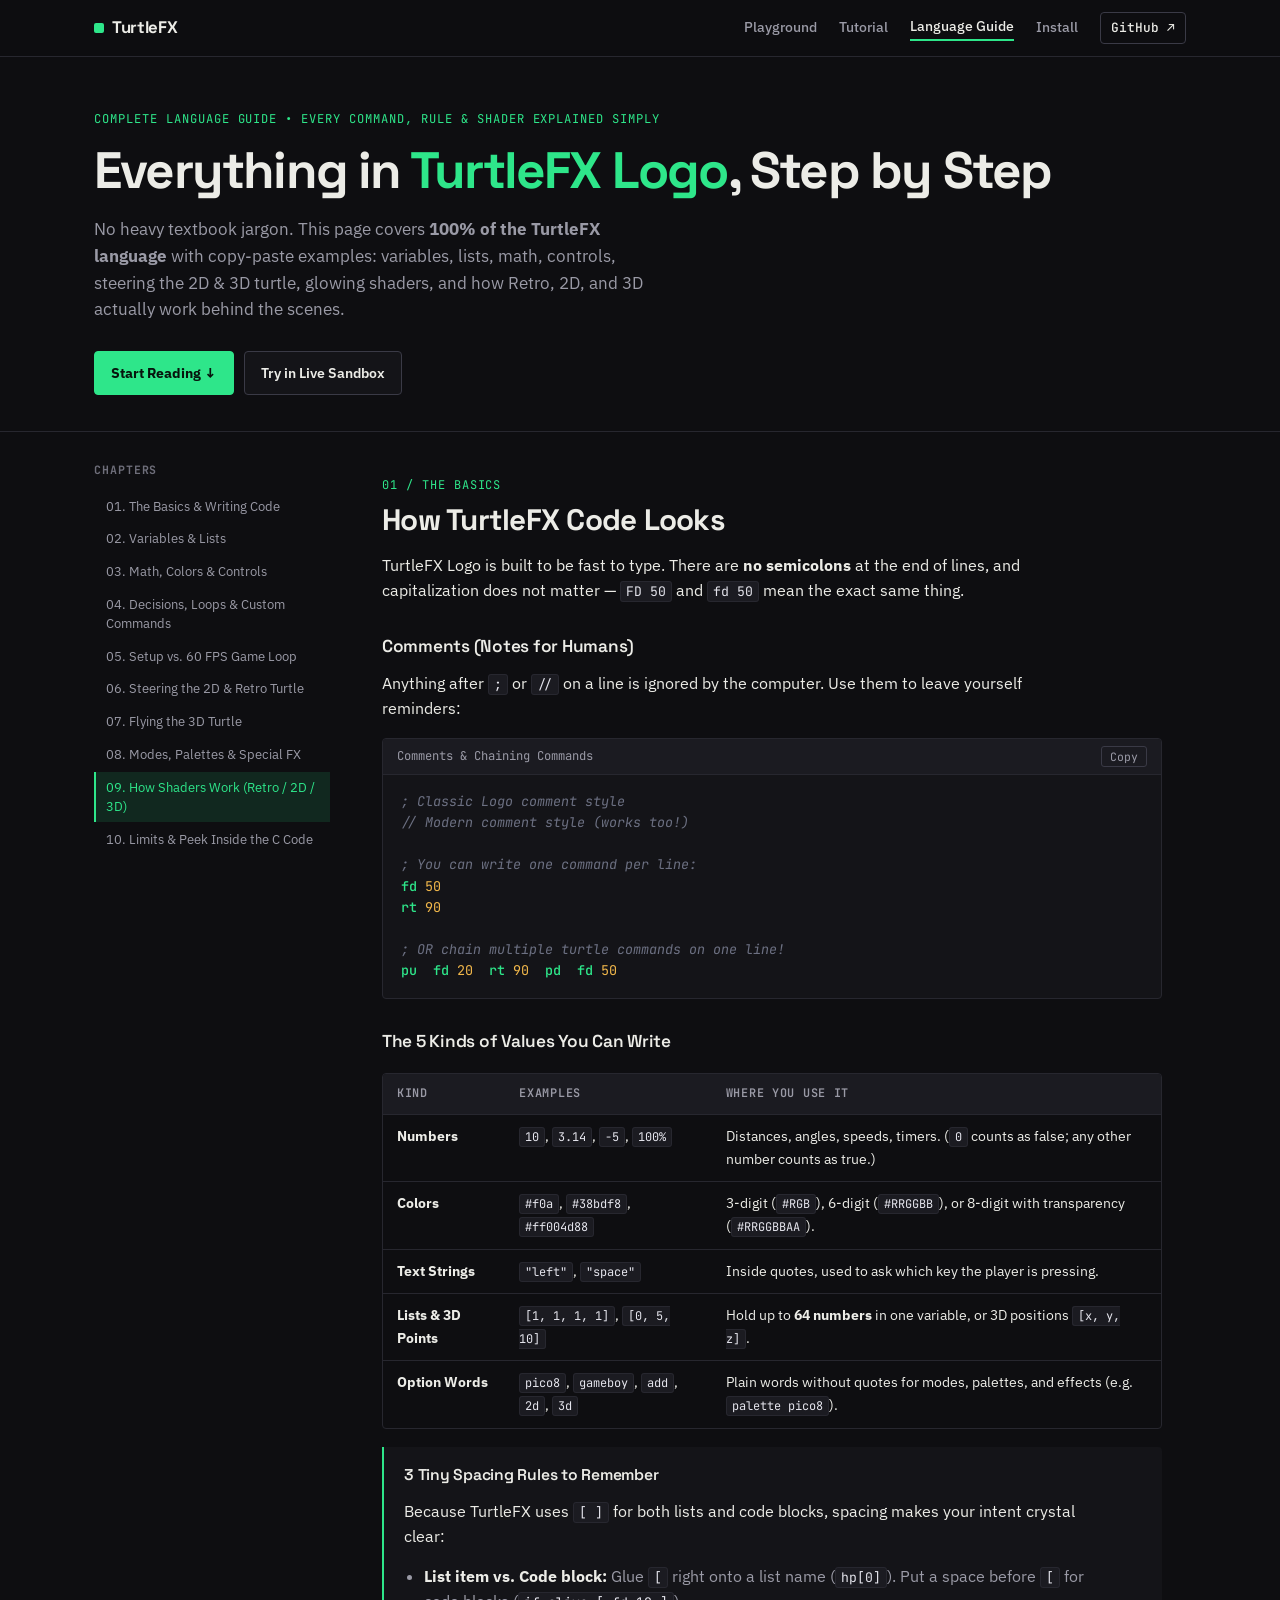
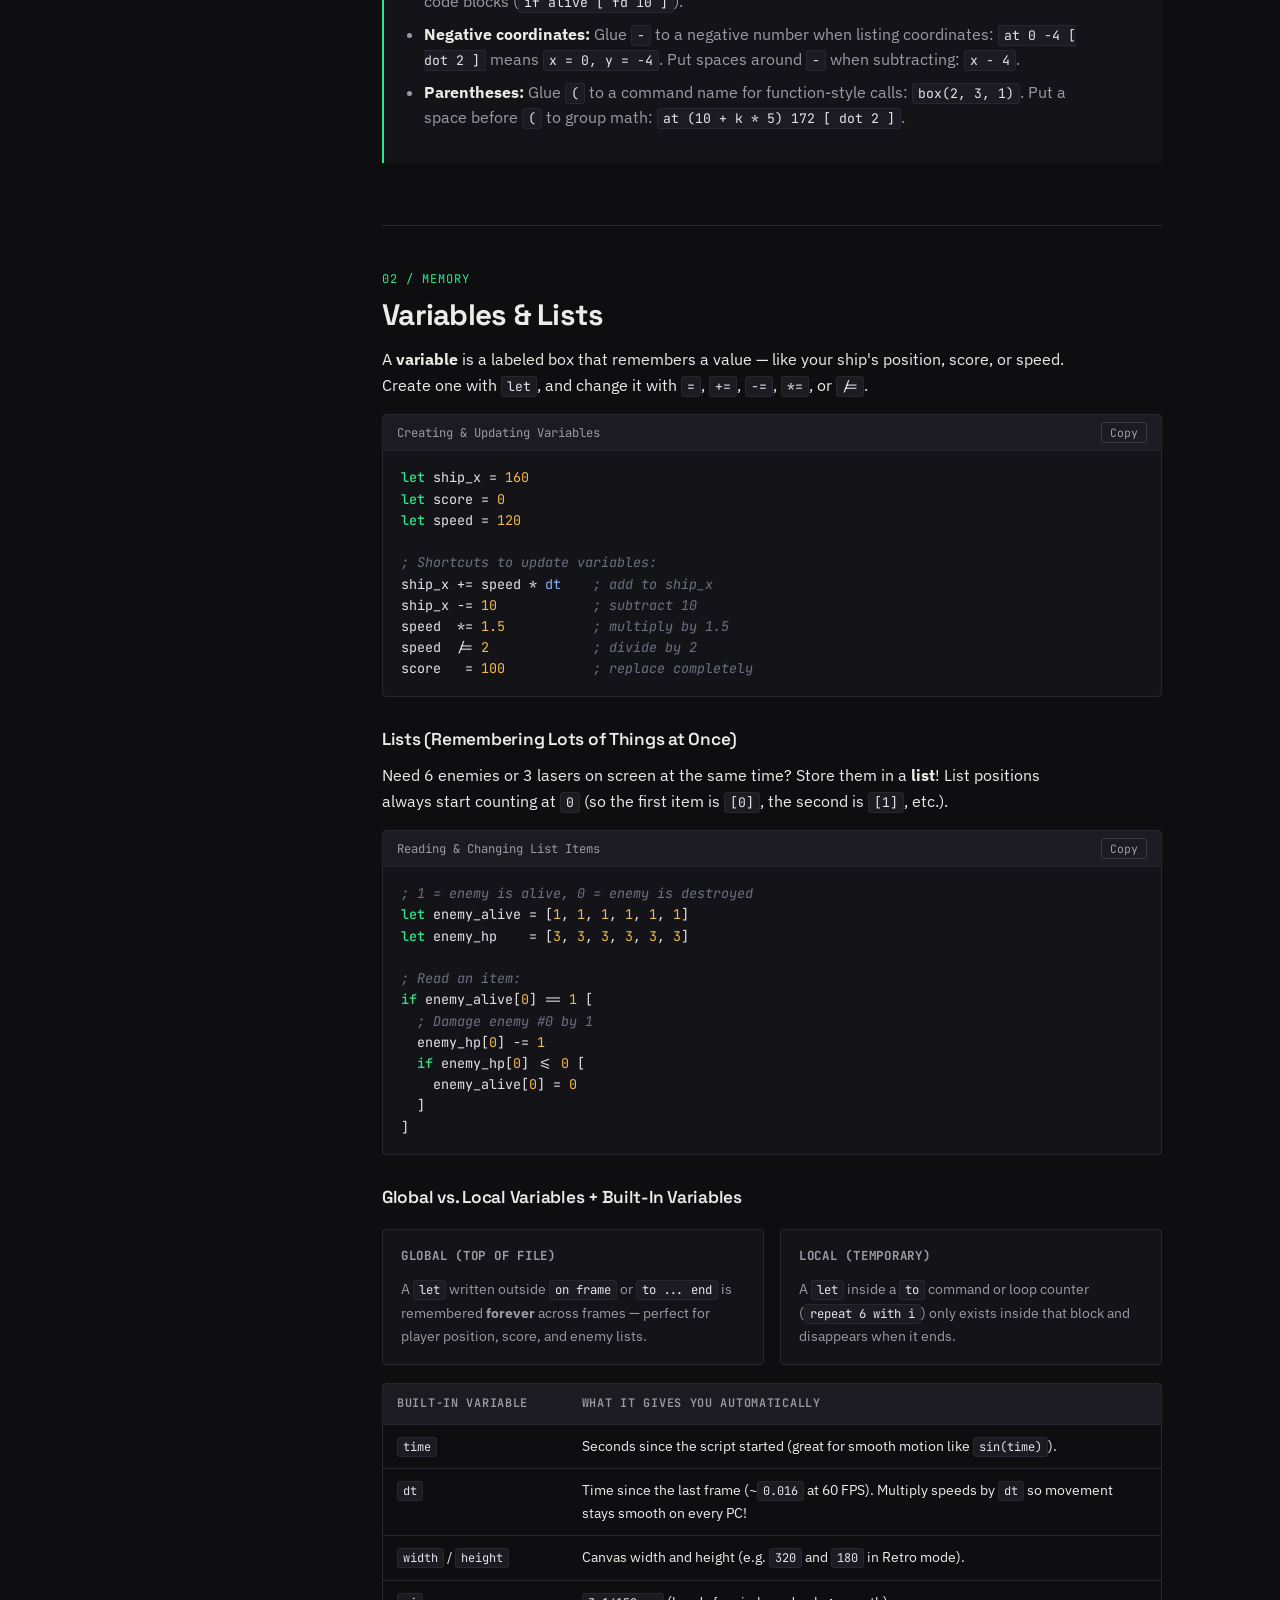
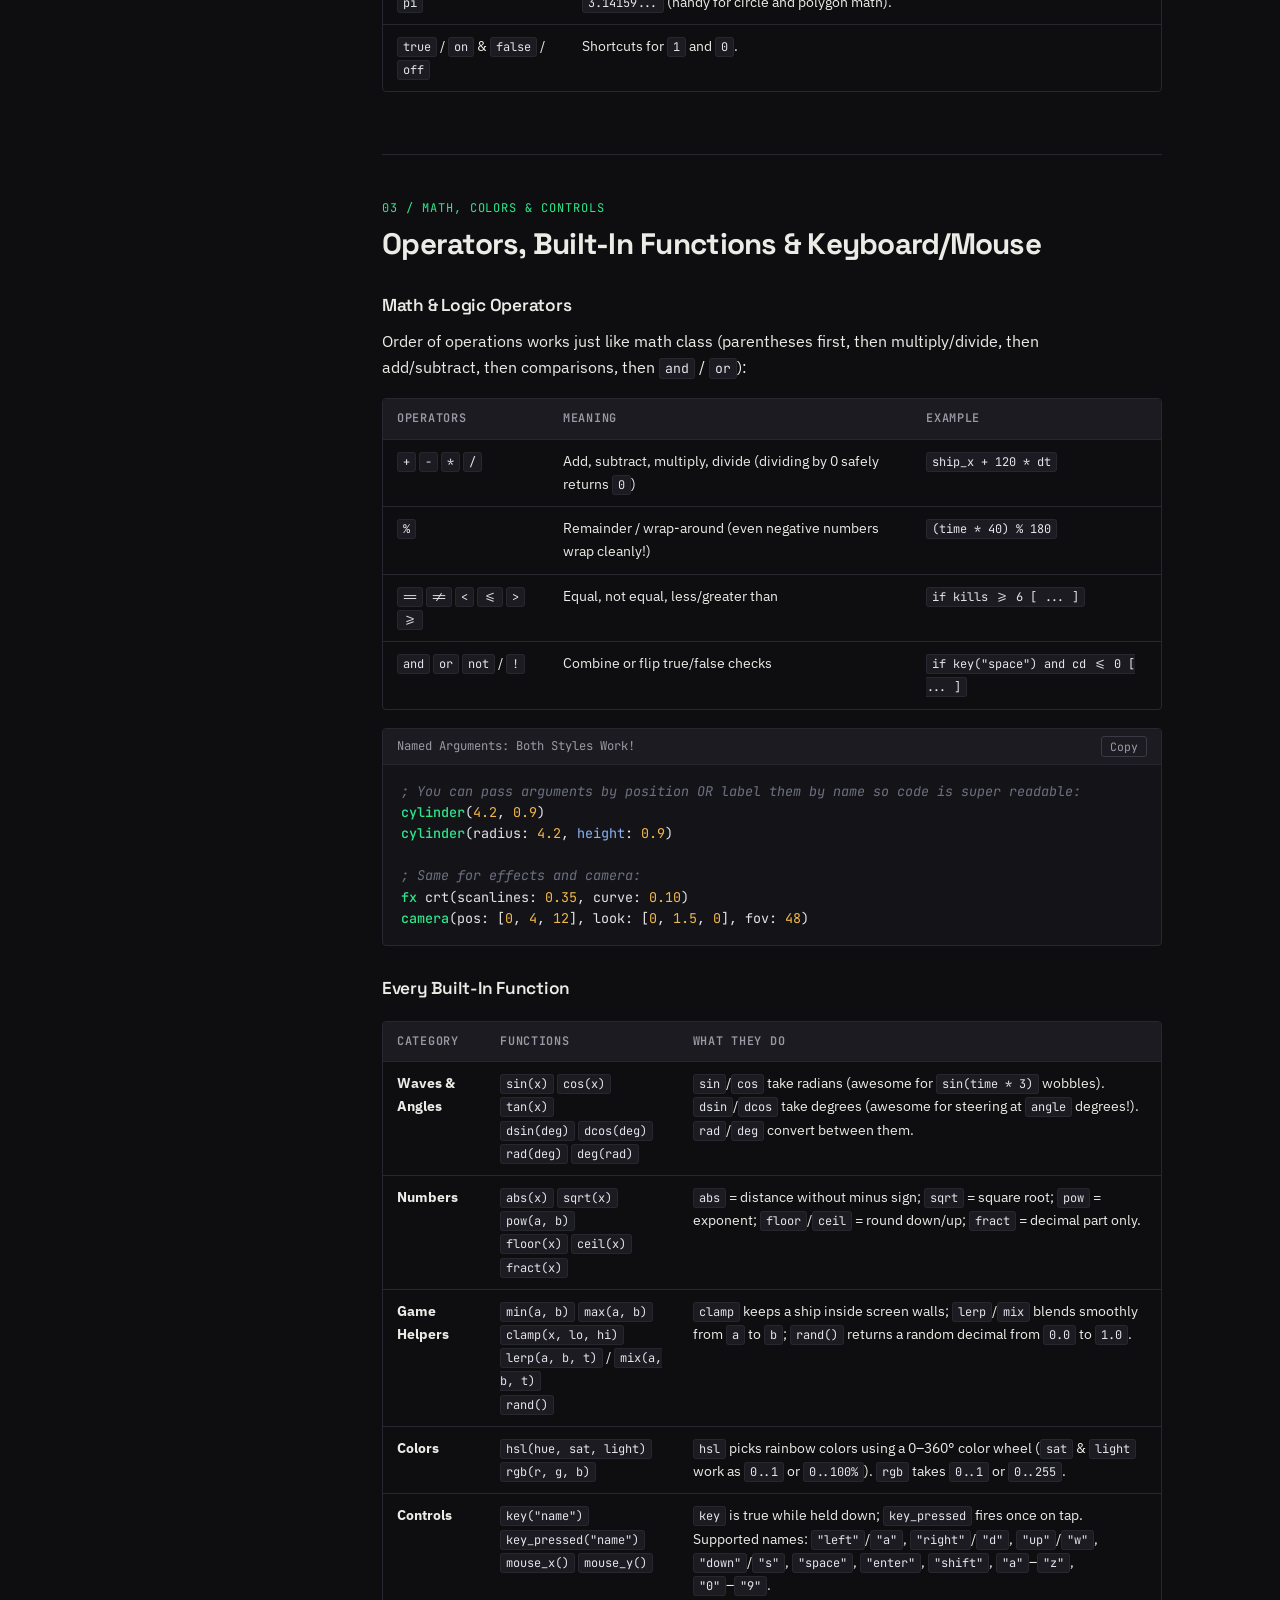
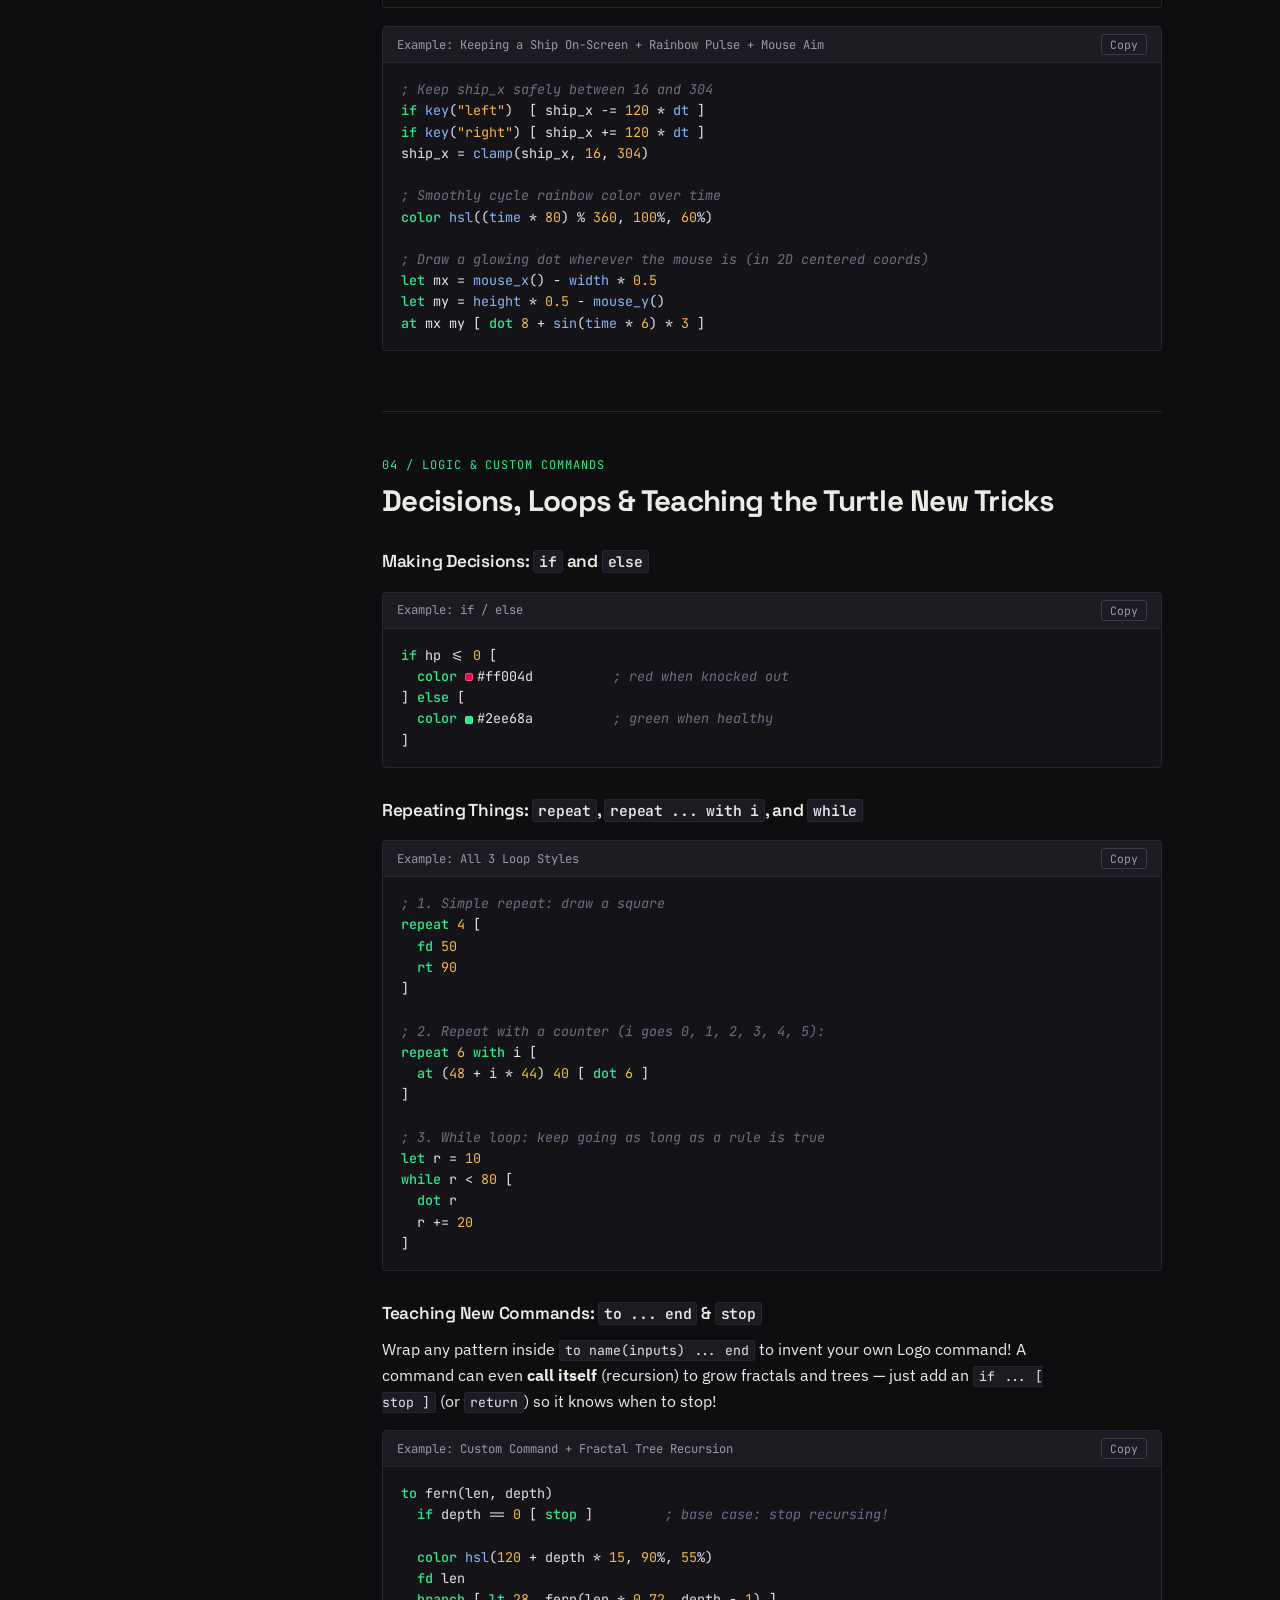
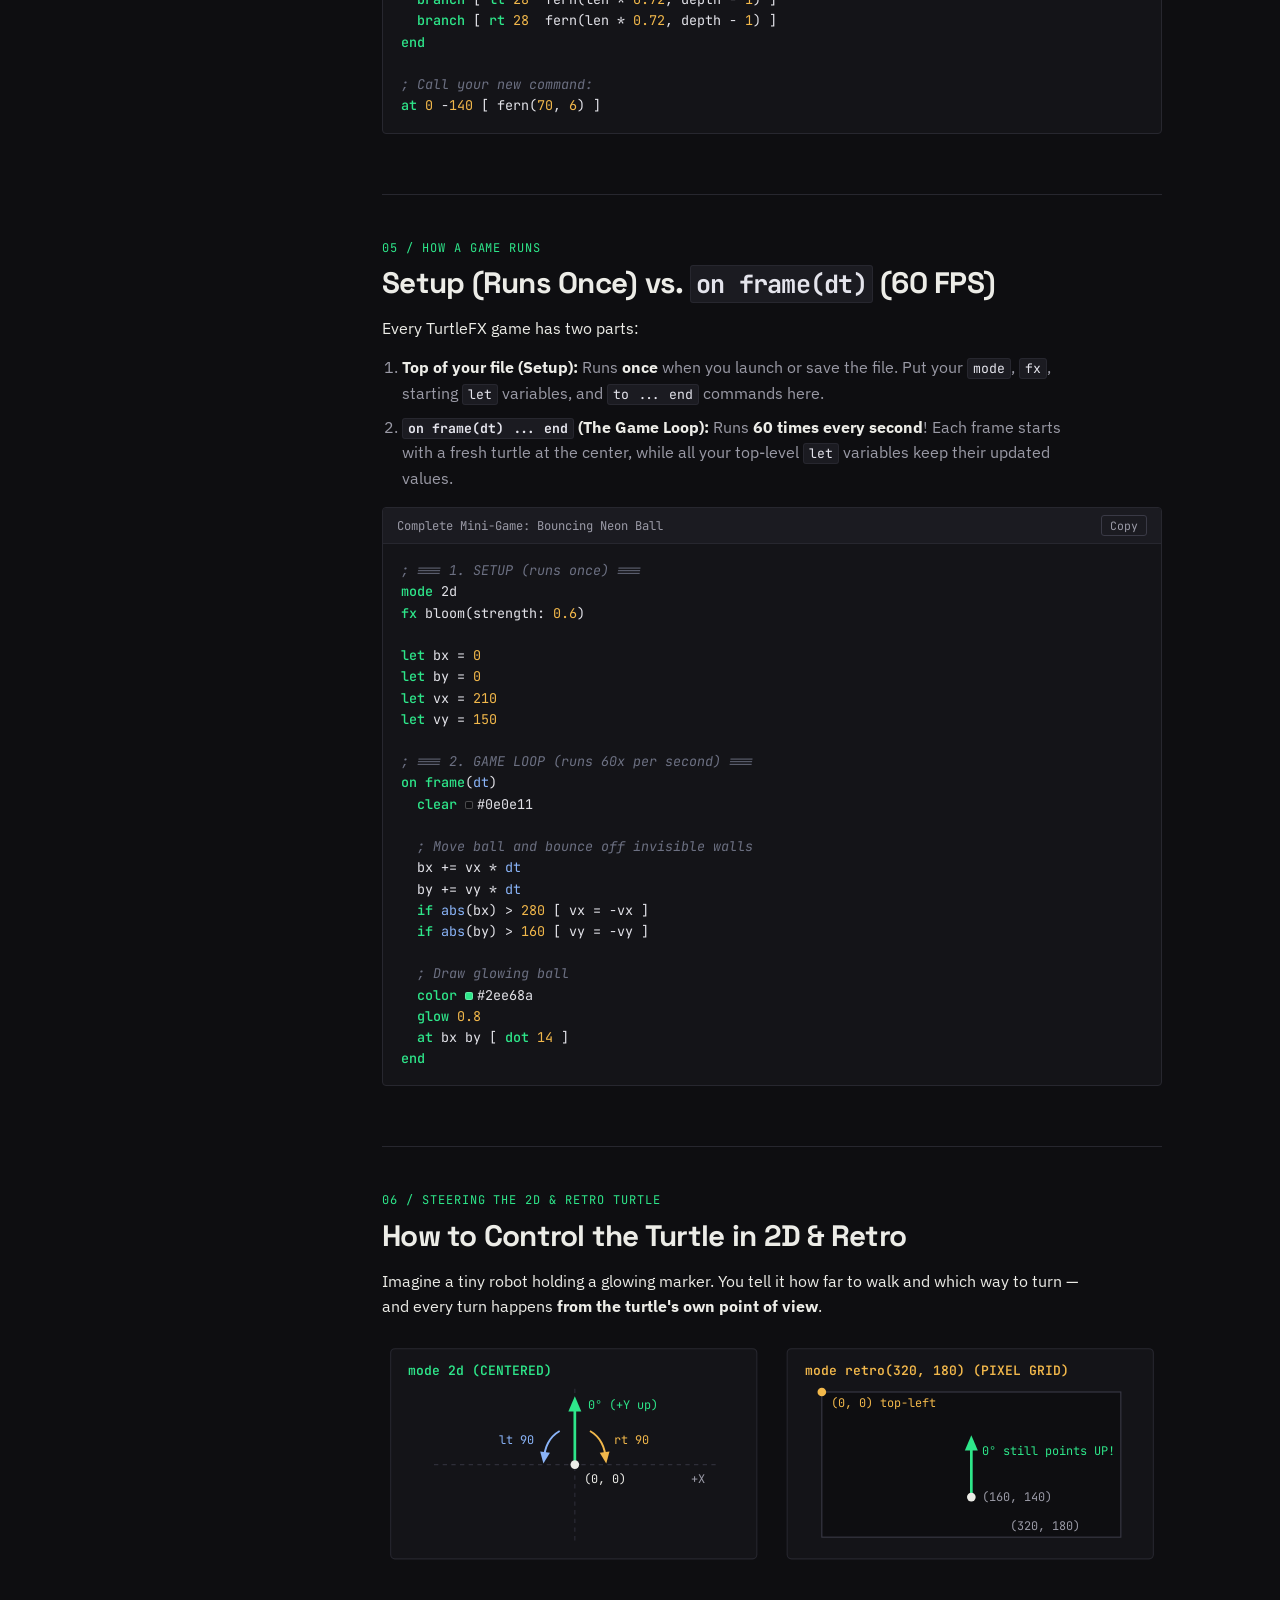
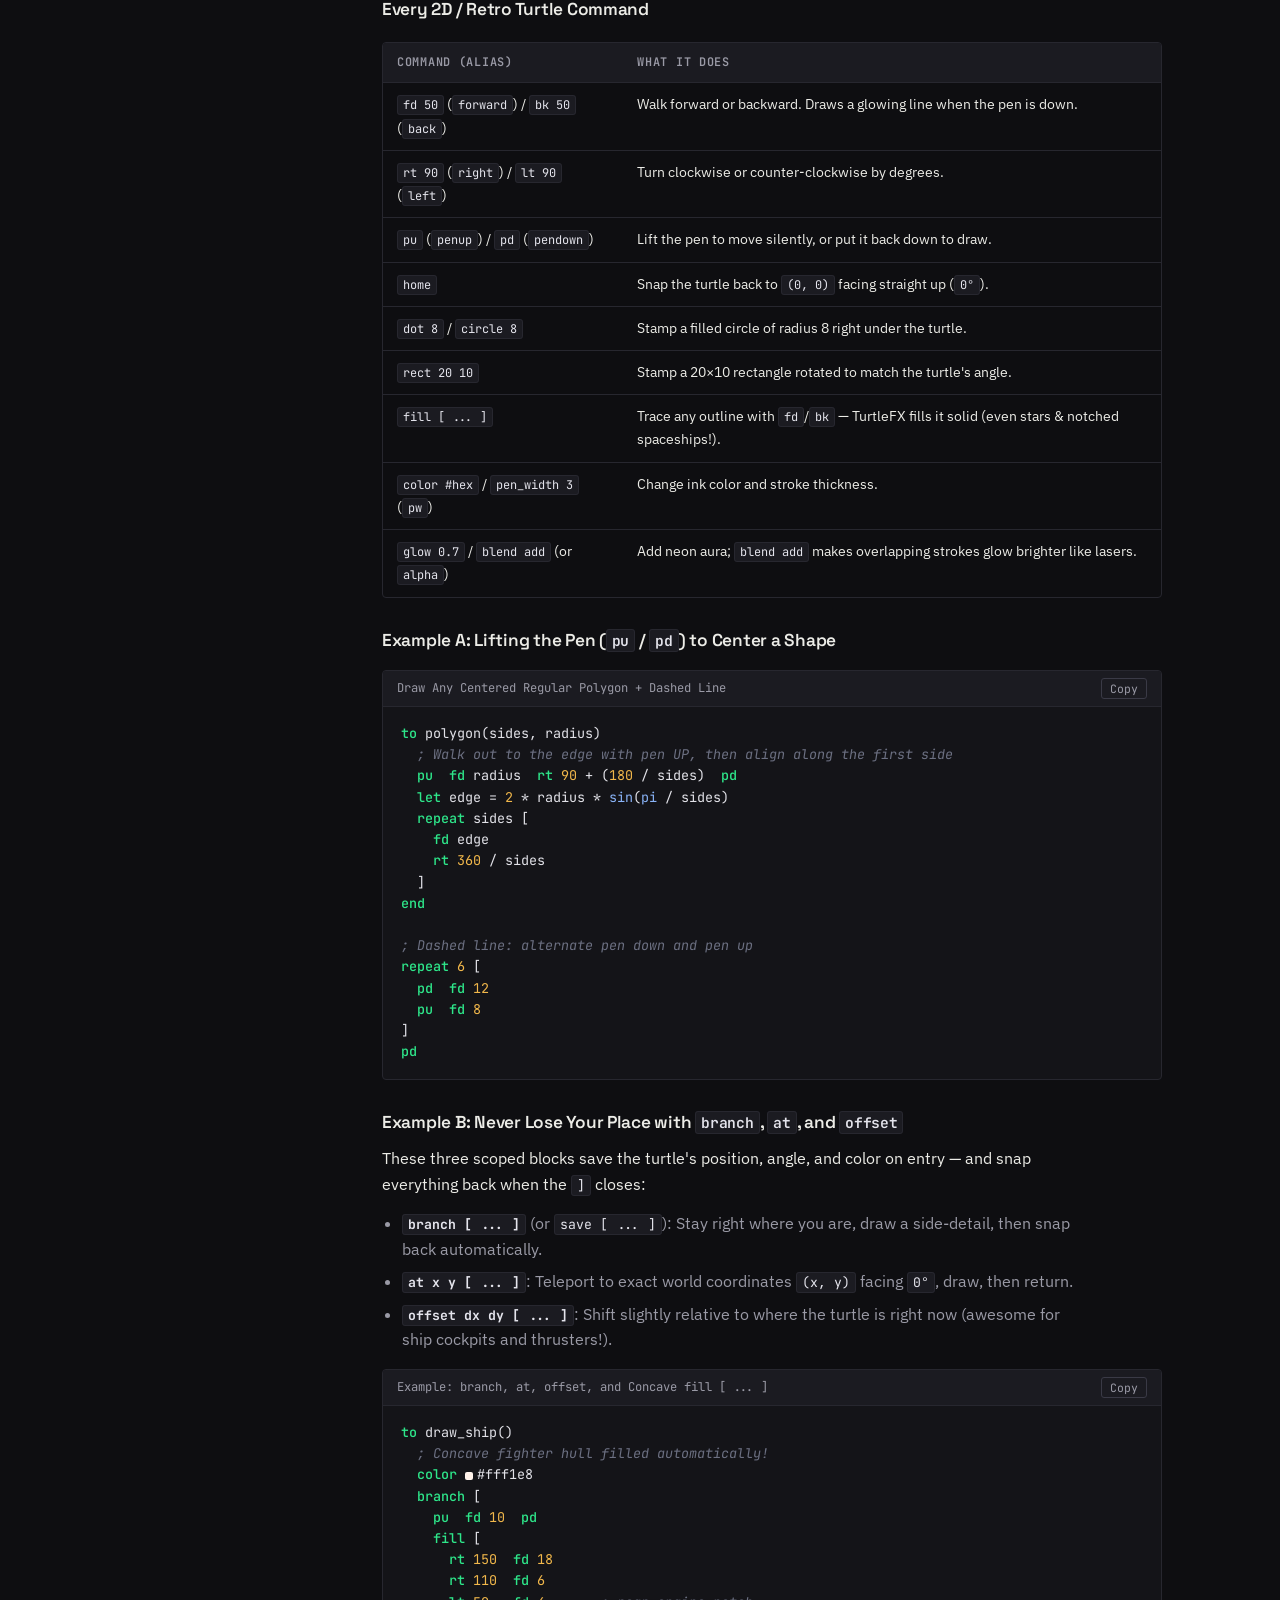
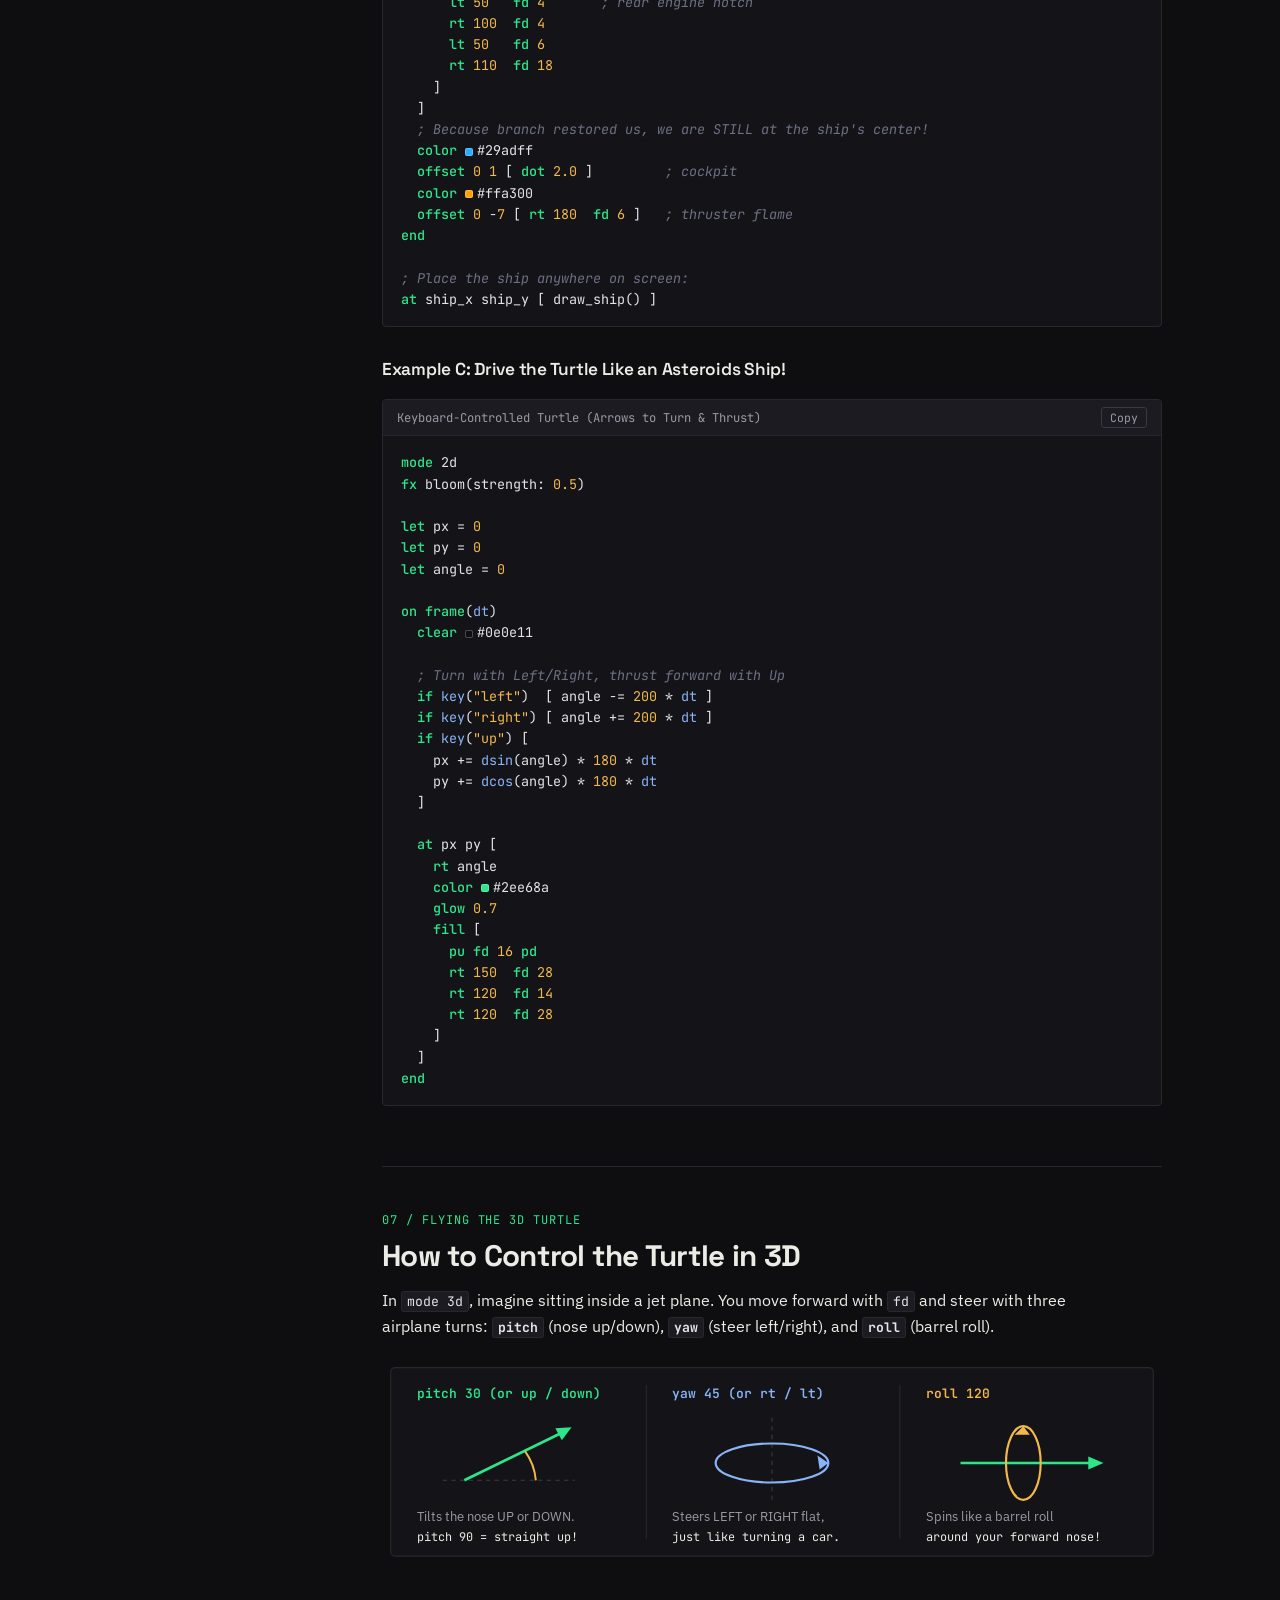
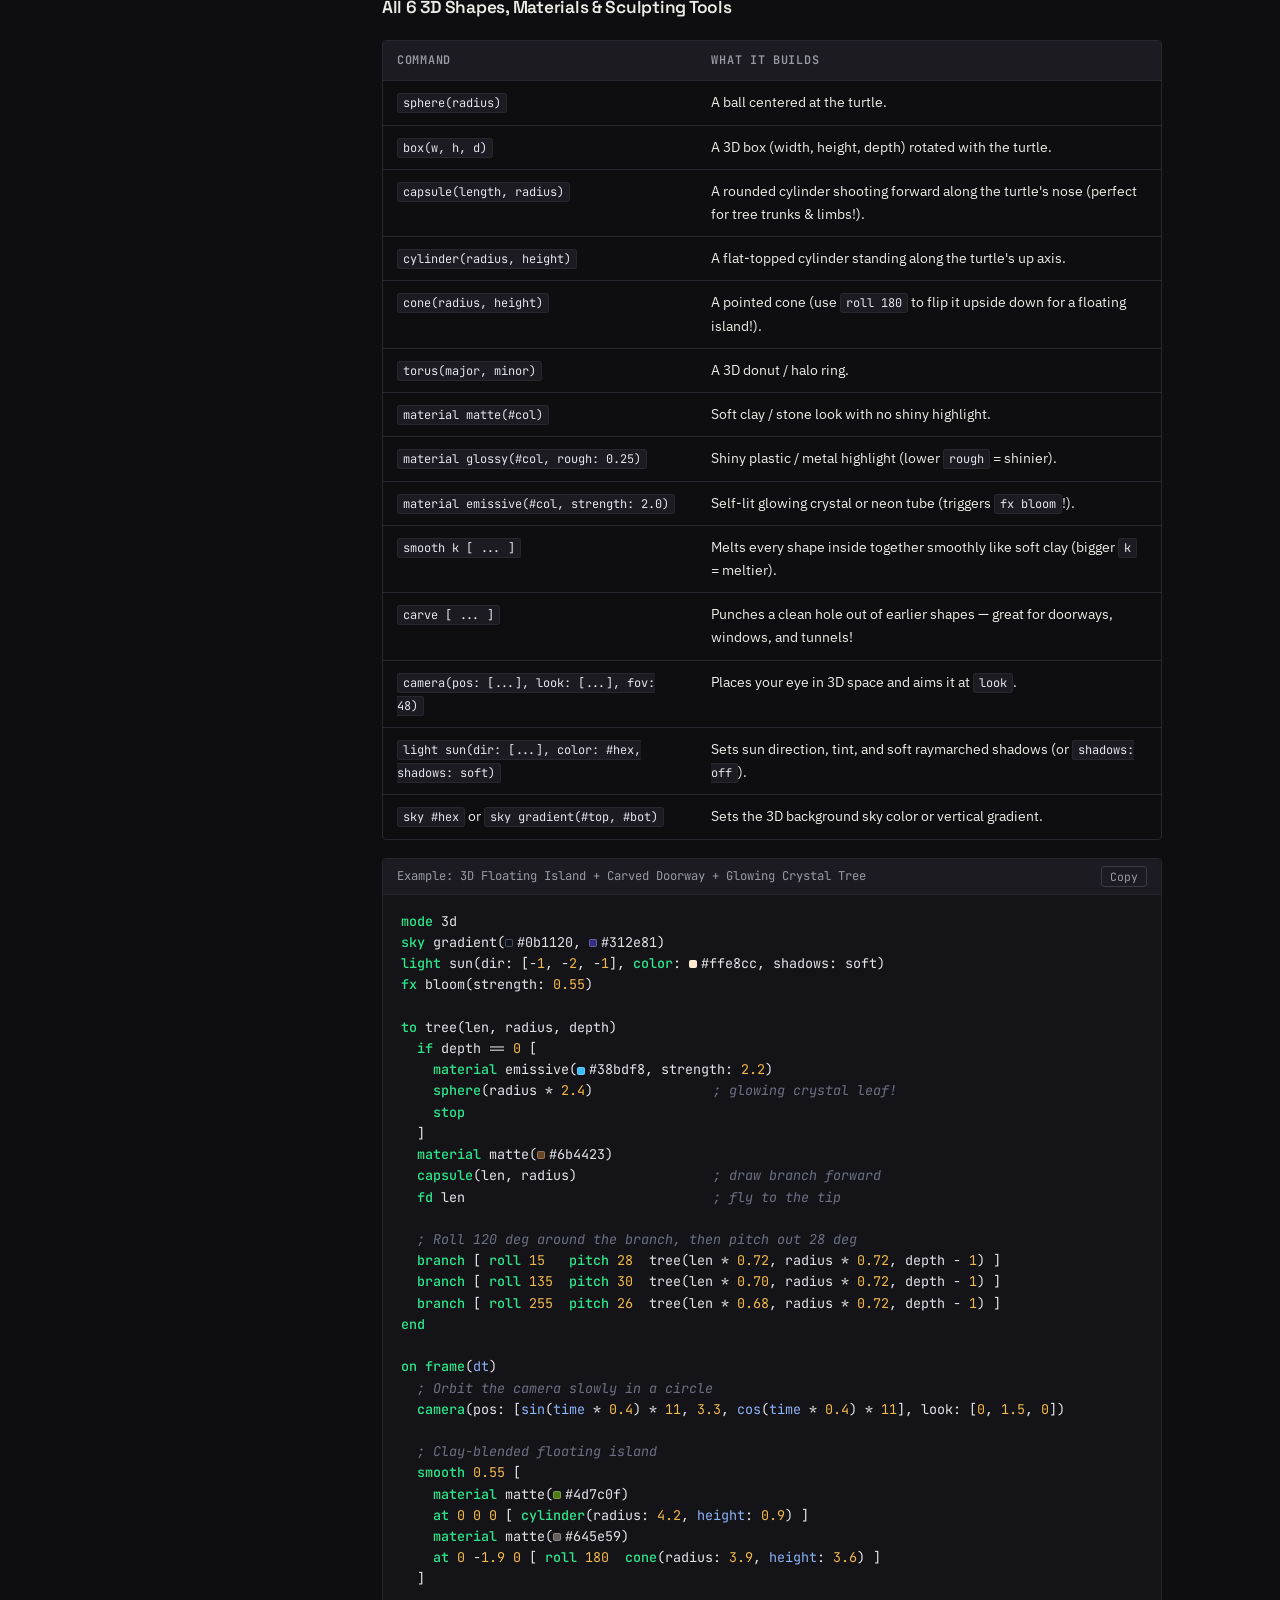
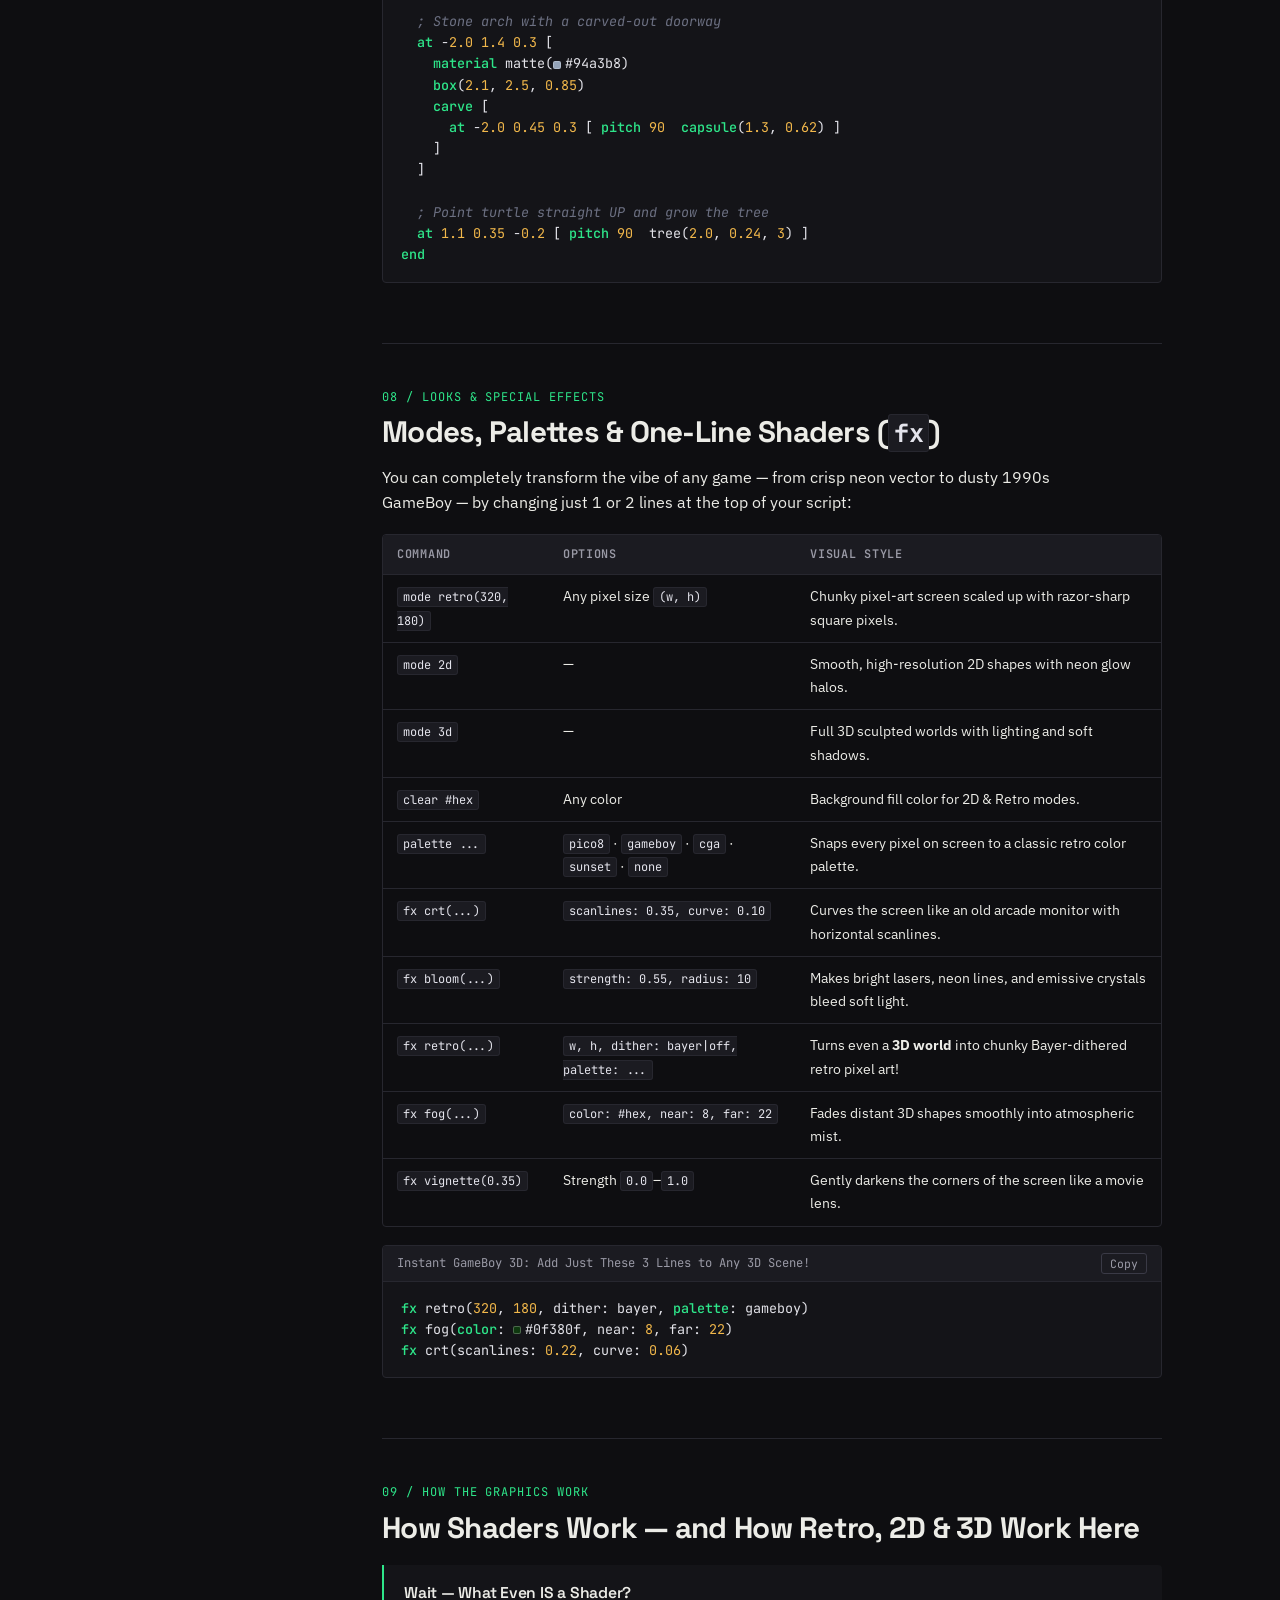
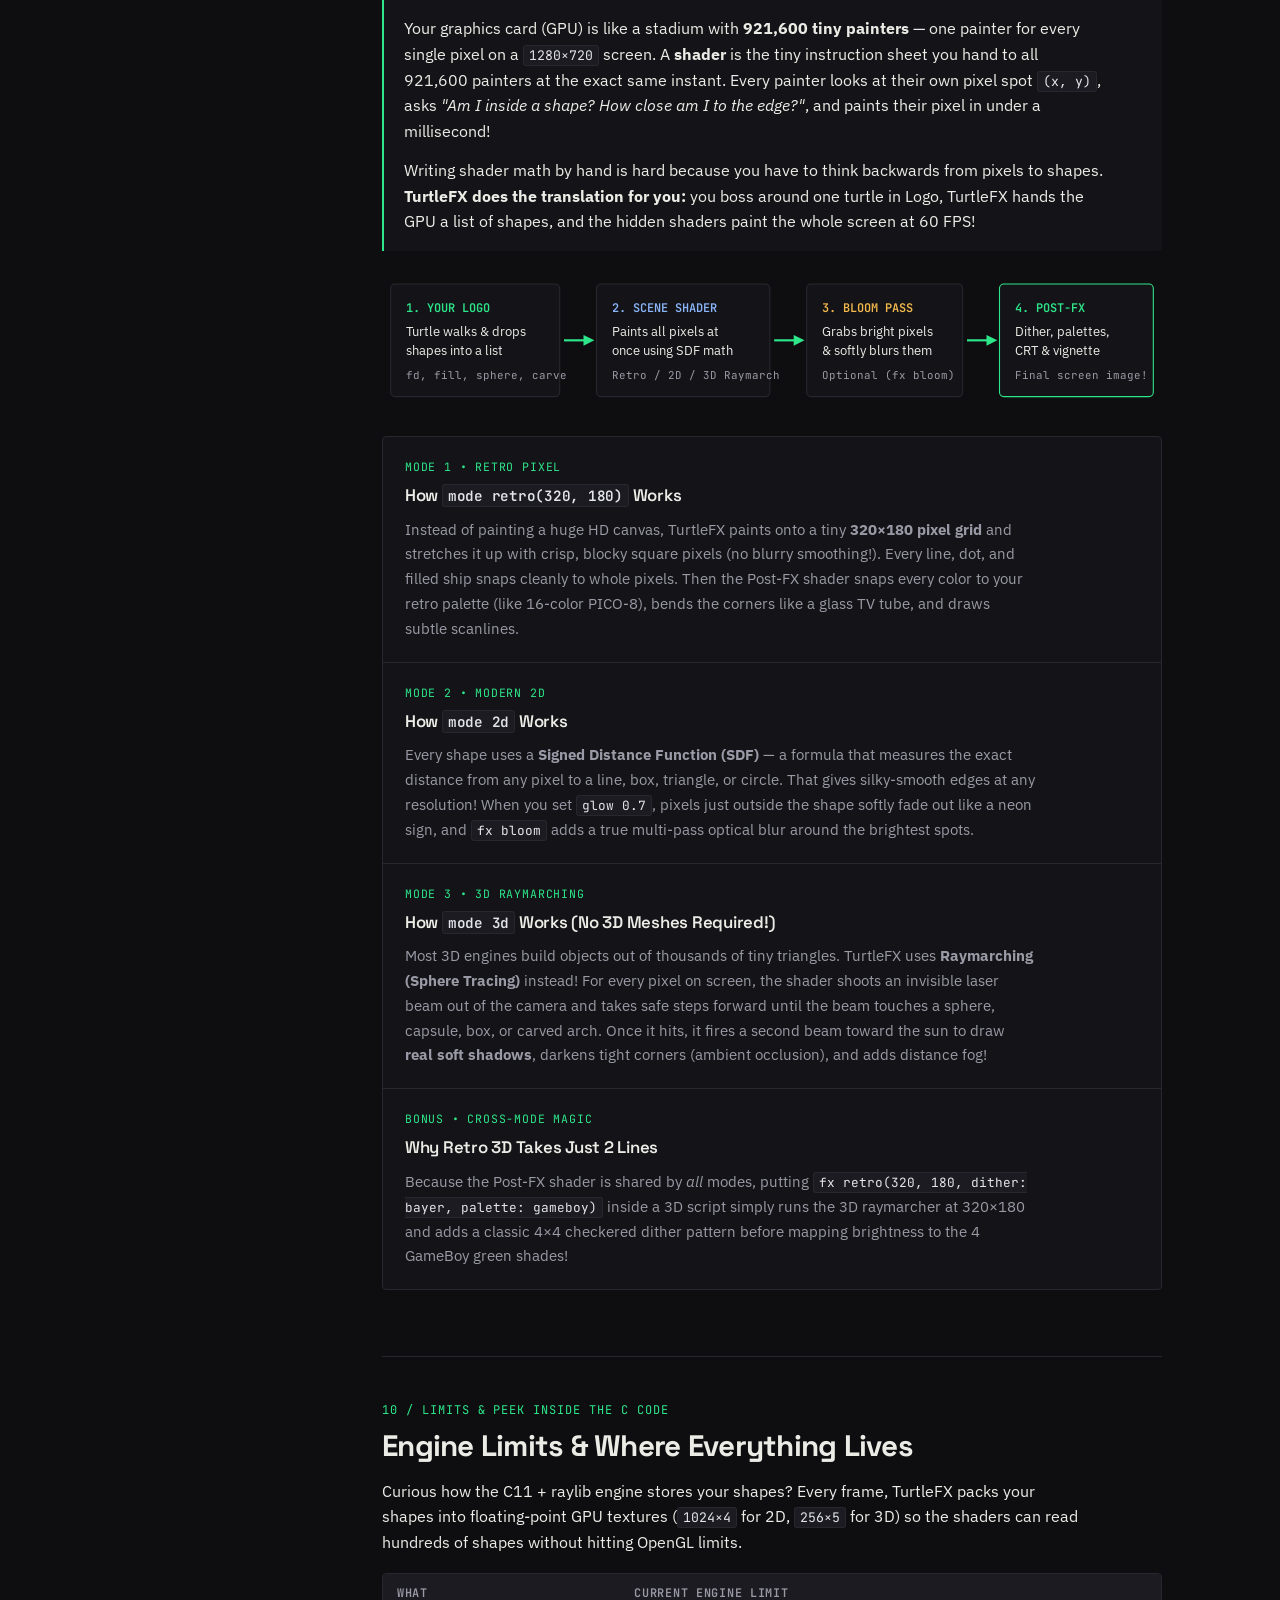
==== commit 15f2b1cd: "Rewrite language guide for 15-year-olds with full coverage, SVG diagrams, and single-column layout" ====
--- a/docs/language.html
+++ b/docs/language.html
@@ -3,7 +3,7 @@
 <head>
   <meta charset="UTF-8" />
   <meta name="viewport" content="width=device-width, initial-scale=1.0" />
-  <title>TurtleFX Language Specification — Complete Reference &amp; Shader Internals</title>
+  <title>TurtleFX Language Guide — Everything Explained Step by Step</title>
   <link rel="preconnect" href="https://fonts.googleapis.com" />
   <link rel="preconnect" href="https://fonts.gstatic.com" crossorigin />
   <link href="https://fonts.googleapis.com/css2?family=IBM+Plex+Sans:wght@400;500;600;700&family=JetBrains+Mono:wght@400;500;600&family=Space+Grotesk:wght@600;700&display=swap" rel="stylesheet" />
@@ -16,7 +16,7 @@
       <div class="nav-links">
         <a href="index.html#playground">Playground</a>
         <a href="index.html#mission-1">Tutorial</a>
-        <a href="language.html" class="active-link">Language Docs</a>
+        <a href="language.html" class="active-link">Language Guide</a>
         <a href="index.html#install">Install</a>
         <a class="gh-pill" href="https://github.com/xyzzyapps/turtlefx" target="_blank" rel="noopener">GitHub ↗</a>
       </div>
@@ -25,380 +25,420 @@
 
   <header class="doc-hero">
     <div class="container">
-      <div class="kicker">Language Specification &amp; Internals • C11 + raylib 5.5 + GLSL 330</div>
-      <h1>The <em>TurtleFX Modern Logo</em> Reference</h1>
+      <div class="kicker">Complete Language Guide • Every Command, Rule &amp; Shader Explained Simply</div>
+      <h1>Everything in <em>TurtleFX Logo</em>, Step by Step</h1>
       <p class="lead">
-        A single-page, step-by-step specification with runnable examples for every construct — covering how to steer the 2D &amp; 3D turtle,
-        how fragment shaders work under the hood, and how <strong>Retro Pixel</strong>, <strong>Modern 2D</strong>, and <strong>3D Raymarching</strong> share one hidden pipeline.
+        No heavy textbook jargon. This page covers <strong>100% of the TurtleFX language</strong> with copy-paste examples:
+        variables, lists, math, controls, steering the 2D &amp; 3D turtle, glowing shaders, and how Retro, 2D, and 3D actually work behind the scenes.
       </p>
-
-      <div class="pipeline-bar" aria-label="Compilation and rendering pipeline">
-        <div class="pipe-node"><strong>01. .logo Source</strong><span>UTF-8 text</span></div>
-        <div class="pipe-node"><strong>02. Lexer &amp; Parser</strong><span><code>logo_parser.c</code></span></div>
-        <div class="pipe-node"><strong>03. AST &amp; VM</strong><span><code>logo_vm.c</code></span></div>
-        <div class="pipe-node"><strong>04. SceneIR</strong><span>Flat 2D/3D prims</span></div>
-        <div class="pipe-node"><strong>05. RGBA32F Upload</strong><span><code>renderer.c</code></span></div>
-        <div class="pipe-node"><strong>06. 5 GLSL Shaders</strong><span><code>shaders.h</code></span></div>
+      <div class="hero-actions">
+        <a class="btn primary" href="#ch-1">Start Reading ↓</a>
+        <a class="btn secondary" href="index.html#playground">Try in Live Sandbox</a>
       </div>
     </div>
   </header>
 
   <div class="container doc-layout">
-    <!-- STICKY TABLE OF CONTENTS (WITH SCROLL-SPY) -->
-    <aside class="doc-toc" aria-label="Table of contents">
-      <div class="toc-title">CONTENTS</div>
-      <a href="#step-1">01. Lexical Rules &amp; Tokens</a>
-      <a href="#step-2">02. Types, Variables &amp; Lists</a>
-      <a href="#step-3">03. Expressions &amp; Built-ins</a>
-      <a href="#step-4">04. Statements &amp; Control Flow</a>
-      <a href="#step-5">05. Init vs. Frame Lifecycle</a>
-      <a href="#step-6">06. Controlling the Turtle</a>
-      <a href="#step-7">07. Declarative Shaders &amp; FX</a>
-      <a href="#step-8">08. How Shaders Work</a>
-      <a href="#step-9">09. GPU Texture Internals</a>
-      <a href="#step-10">10. Limits &amp; Source Map</a>
+    <!-- STICKY SIDEBAR TOC -->
+    <aside class="doc-toc" aria-label="Guide chapters">
+      <div class="toc-title">CHAPTERS</div>
+      <a href="#ch-1">01. The Basics &amp; Writing Code</a>
+      <a href="#ch-2">02. Variables &amp; Lists</a>
+      <a href="#ch-3">03. Math, Colors &amp; Controls</a>
+      <a href="#ch-4">04. Decisions, Loops &amp; Custom Commands</a>
+      <a href="#ch-5">05. Setup vs. 60 FPS Game Loop</a>
+      <a href="#ch-6">06. Steering the 2D &amp; Retro Turtle</a>
+      <a href="#ch-7">07. Flying the 3D Turtle</a>
+      <a href="#ch-8">08. Modes, Palettes &amp; Special FX</a>
+      <a href="#ch-9">09. How Shaders Work (Retro / 2D / 3D)</a>
+      <a href="#ch-10">10. Limits &amp; Peek Inside the C Code</a>
     </aside>
 
-    <!-- MAIN DOCUMENTATION CONTENT -->
+    <!-- SINGLE-COLUMN SPACIOUS READING STAGE -->
     <main class="doc-content">
 
-      <!-- STEP 1 -->
-      <section id="step-1" class="doc-section">
-        <div class="section-index">01 / LEXER</div>
-        <h2>Lexical Structure &amp; Tokens</h2>
-        <p>
-          Every script begins in <code>lex_next()</code> inside
-          <a href="https://github.com/xyzzyapps/turtlefx/blob/main/src/logo_parser.c" target="_blank" rel="noopener"><code>src/logo_parser.c</code></a>.
-          The dialect keeps classic Logo's clean, semicolon-free look while supporting modern literals.
-        </p>
-
+      <!-- CHAPTER 1 -->
+      <section id="ch-1" class="doc-section">
+        <div class="section-index">01 / THE BASICS</div>
+        <h2>How TurtleFX Code Looks</h2>
+        <p>
+          TurtleFX Logo is built to be fast to type. There are <strong>no semicolons</strong> at the end of lines,
+          and capitalization does not matter — <code>FD 50</code> and <code>fd 50</code> mean the exact same thing.
+        </p>
+
+        <h3>Comments (Notes for Humans)</h3>
+        <p>Anything after <code>;</code> or <code>//</code> on a line is ignored by the computer. Use them to leave yourself reminders:</p>
+        <div class="code-box">
+          <div class="code-title">Comments &amp; Chaining Commands <button class="copy-btn">Copy</button></div>
+<pre><code>; Classic Logo comment style
+// Modern comment style (works too!)
+
+; You can write one command per line:
+fd 50
+rt 90
+
+; OR chain multiple turtle commands on one line!
+pu  fd 20  rt 90  pd  fd 50</code></pre>
+        </div>
+
+        <h3>The 5 Kinds of Values You Can Write</h3>
         <div class="table-wrap">
           <table>
             <thead>
-              <tr><th>Construct</th><th>Examples</th><th>Lexer Behavior</th></tr>
+              <tr><th>Kind</th><th>Examples</th><th>Where You Use It</th></tr>
+            </thead>
+            <tbody>
+              <tr><td><strong>Numbers</strong></td><td><code>10</code>, <code>3.14</code>, <code>-5</code>, <code>100%</code></td><td>Distances, angles, speeds, timers. (<code>0</code> counts as false; any other number counts as true.)</td></tr>
+              <tr><td><strong>Colors</strong></td><td><code>#f0a</code>, <code>#38bdf8</code>, <code>#ff004d88</code></td><td>3-digit (<code>#RGB</code>), 6-digit (<code>#RRGGBB</code>), or 8-digit with transparency (<code>#RRGGBBAA</code>).</td></tr>
+              <tr><td><strong>Text Strings</strong></td><td><code>"left"</code>, <code>"space"</code></td><td>Inside quotes, used to ask which key the player is pressing.</td></tr>
+              <tr><td><strong>Lists &amp; 3D Points</strong></td><td><code>[1, 1, 1, 1]</code>, <code>[0, 5, 10]</code></td><td>Hold up to <strong>64 numbers</strong> in one variable, or 3D positions <code>[x, y, z]</code>.</td></tr>
+              <tr><td><strong>Option Words</strong></td><td><code>pico8</code>, <code>gameboy</code>, <code>add</code>, <code>2d</code>, <code>3d</code></td><td>Plain words without quotes for modes, palettes, and effects (e.g. <code>palette pico8</code>).</td></tr>
+            </tbody>
+          </table>
+        </div>
+
+        <div class="note-block">
+          <h3>3 Tiny Spacing Rules to Remember</h3>
+          <p>Because TurtleFX uses <code>[ ]</code> for both lists and code blocks, spacing makes your intent crystal clear:</p>
+          <ul>
+            <li><strong>List item vs. Code block:</strong> Glue <code>[</code> right onto a list name (<code>hp[0]</code>). Put a space before <code>[</code> for code blocks (<code>if alive [ fd 10 ]</code>).</li>
+            <li><strong>Negative coordinates:</strong> Glue <code>-</code> to a negative number when listing coordinates: <code>at 0 -4 [ dot 2 ]</code> means <code>x = 0, y = -4</code>. Put spaces around <code>-</code> when subtracting: <code>x - 4</code>.</li>
+            <li><strong>Parentheses:</strong> Glue <code>(</code> to a command name for function-style calls: <code>box(2, 3, 1)</code>. Put a space before <code>(</code> to group math: <code>at (10 + k * 5) 172 [ dot 2 ]</code>.</li>
+          </ul>
+        </div>
+      </section>
+
+      <!-- CHAPTER 2 -->
+      <section id="ch-2" class="doc-section">
+        <div class="section-index">02 / MEMORY</div>
+        <h2>Variables &amp; Lists</h2>
+        <p>
+          A <strong>variable</strong> is a labeled box that remembers a value — like your ship's position, score, or speed.
+          Create one with <code>let</code>, and change it with <code>=</code>, <code>+=</code>, <code>-=</code>, <code>*=</code>, or <code>/=</code>.
+        </p>
+
+        <div class="code-box">
+          <div class="code-title">Creating &amp; Updating Variables <button class="copy-btn">Copy</button></div>
+<pre><code>let ship_x = 160
+let score = 0
+let speed = 120
+
+; Shortcuts to update variables:
+ship_x += speed * dt    ; add to ship_x
+ship_x -= 10            ; subtract 10
+speed  *= 1.5           ; multiply by 1.5
+speed  /= 2             ; divide by 2
+score   = 100           ; replace completely</code></pre>
+        </div>
+
+        <h3>Lists (Remembering Lots of Things at Once)</h3>
+        <p>
+          Need 6 enemies or 3 lasers on screen at the same time? Store them in a <strong>list</strong>!
+          List positions always start counting at <code>0</code> (so the first item is <code>[0]</code>, the second is <code>[1]</code>, etc.).
+        </p>
+
+        <div class="code-box">
+          <div class="code-title">Reading &amp; Changing List Items <button class="copy-btn">Copy</button></div>
+<pre><code>; 1 = enemy is alive, 0 = enemy is destroyed
+let enemy_alive = [1, 1, 1, 1, 1, 1]
+let enemy_hp    = [3, 3, 3, 3, 3, 3]
+
+; Read an item:
+if enemy_alive[0] == 1 [
+  ; Damage enemy #0 by 1
+  enemy_hp[0] -= 1
+  if enemy_hp[0] &lt;= 0 [
+    enemy_alive[0] = 0
+  ]
+]</code></pre>
+        </div>
+
+        <h3>Global vs. Local Variables + Built-In Variables</h3>
+        <div class="mini-grid">
+          <div class="mini-box">
+            <h4>Global (Top of File)</h4>
+            <p>A <code>let</code> written outside <code>on frame</code> or <code>to ... end</code> is remembered <strong>forever</strong> across frames — perfect for player position, score, and enemy lists.</p>
+          </div>
+          <div class="mini-box">
+            <h4>Local (Temporary)</h4>
+            <p>A <code>let</code> inside a <code>to</code> command or loop counter (<code>repeat 6 with i</code>) only exists inside that block and disappears when it ends.</p>
+          </div>
+        </div>
+
+        <div class="table-wrap">
+          <table>
+            <thead>
+              <tr><th>Built-in Variable</th><th>What It Gives You Automatically</th></tr>
+            </thead>
+            <tbody>
+              <tr><td><code>time</code></td><td>Seconds since the script started (great for smooth motion like <code>sin(time)</code>).</td></tr>
+              <tr><td><code>dt</code></td><td>Time since the last frame (~<code>0.016</code> at 60 FPS). Multiply speeds by <code>dt</code> so movement stays smooth on every PC!</td></tr>
+              <tr><td><code>width</code> / <code>height</code></td><td>Canvas width and height (e.g. <code>320</code> and <code>180</code> in Retro mode).</td></tr>
+              <tr><td><code>pi</code></td><td><code>3.14159...</code> (handy for circle and polygon math).</td></tr>
+              <tr><td><code>true</code> / <code>on</code> &amp; <code>false</code> / <code>off</code></td><td>Shortcuts for <code>1</code> and <code>0</code>.</td></tr>
+            </tbody>
+          </table>
+        </div>
+      </section>
+
+      <!-- CHAPTER 3 -->
+      <section id="ch-3" class="doc-section">
+        <div class="section-index">03 / MATH, COLORS &amp; CONTROLS</div>
+        <h2>Operators, Built-In Functions &amp; Keyboard/Mouse</h2>
+
+        <h3>Math &amp; Logic Operators</h3>
+        <p>Order of operations works just like math class (parentheses first, then multiply/divide, then add/subtract, then comparisons, then <code>and</code> / <code>or</code>):</p>
+        <div class="table-wrap">
+          <table>
+            <thead>
+              <tr><th>Operators</th><th>Meaning</th><th>Example</th></tr>
+            </thead>
+            <tbody>
+              <tr><td><code>+</code> <code>-</code> <code>*</code> <code>/</code></td><td>Add, subtract, multiply, divide (dividing by 0 safely returns <code>0</code>)</td><td><code>ship_x + 120 * dt</code></td></tr>
+              <tr><td><code>%</code></td><td>Remainder / wrap-around (even negative numbers wrap cleanly!)</td><td><code>(time * 40) % 180</code></td></tr>
+              <tr><td><code>==</code> <code>!=</code> <code>&lt;</code> <code>&lt;=</code> <code>&gt;</code> <code>&gt;=</code></td><td>Equal, not equal, less/greater than</td><td><code>if kills &gt;= 6 [ ... ]</code></td></tr>
+              <tr><td><code>and</code> <code>or</code> <code>not</code> / <code>!</code></td><td>Combine or flip true/false checks</td><td><code>if key("space") and cd &lt;= 0 [ ... ]</code></td></tr>
+            </tbody>
+          </table>
+        </div>
+
+        <div class="code-box">
+          <div class="code-title">Named Arguments: Both Styles Work! <button class="copy-btn">Copy</button></div>
+<pre><code>; You can pass arguments by position OR label them by name so code is super readable:
+cylinder(4.2, 0.9)
+cylinder(radius: 4.2, height: 0.9)
+
+; Same for effects and camera:
+fx crt(scanlines: 0.35, curve: 0.10)
+camera(pos: [0, 4, 12], look: [0, 1.5, 0], fov: 48)</code></pre>
+        </div>
+
+        <h3>Every Built-In Function</h3>
+        <div class="table-wrap">
+          <table>
+            <thead>
+              <tr><th>Category</th><th>Functions</th><th>What They Do</th></tr>
             </thead>
             <tbody>
               <tr>
-                <td><strong>Comments</strong></td>
-                <td><code>; classic logo</code><br><code>// modern style</code></td>
-                <td>Ignored through the end of the line.</td>
+                <td><strong>Waves &amp; Angles</strong></td>
+                <td><code>sin(x)</code> <code>cos(x)</code> <code>tan(x)</code><br><code>dsin(deg)</code> <code>dcos(deg)</code><br><code>rad(deg)</code> <code>deg(rad)</code></td>
+                <td><code>sin</code>/<code>cos</code> take radians (awesome for <code>sin(time * 3)</code> wobbles). <code>dsin</code>/<code>dcos</code> take degrees (awesome for steering at <code>angle</code> degrees!). <code>rad</code>/<code>deg</code> convert between them.</td>
               </tr>
               <tr>
                 <td><strong>Numbers</strong></td>
-                <td><code>42</code>, <code>3.14</code>, <code>100%</code></td>
-                <td>Parsed as IEEE-754 <code>double</code>. Trailing <code>%</code> is accepted inside argument lists like <code>hsl(h, 100%, 60%)</code> when not followed by an operand.</td>
+                <td><code>abs(x)</code> <code>sqrt(x)</code> <code>pow(a, b)</code><br><code>floor(x)</code> <code>ceil(x)</code> <code>fract(x)</code></td>
+                <td><code>abs</code> = distance without minus sign; <code>sqrt</code> = square root; <code>pow</code> = exponent; <code>floor</code>/<code>ceil</code> = round down/up; <code>fract</code> = decimal part only.</td>
               </tr>
               <tr>
-                <td><strong>Hex Colors</strong></td>
-                <td><code>#f0a</code>, <code>#38bdf8</code>, <code>#ff004dcc</code></td>
-                <td>Supports 3, 6, or 8 hex digits; converted immediately to normalized RGBA floats <code>[0..1]</code>.</td>
+                <td><strong>Game Helpers</strong></td>
+                <td><code>min(a, b)</code> <code>max(a, b)</code><br><code>clamp(x, lo, hi)</code><br><code>lerp(a, b, t)</code> / <code>mix(a, b, t)</code><br><code>rand()</code></td>
+                <td><code>clamp</code> keeps a ship inside screen walls; <code>lerp</code>/<code>mix</code> blends smoothly from <code>a</code> to <code>b</code>; <code>rand()</code> returns a random decimal from <code>0.0</code> to <code>1.0</code>.</td>
               </tr>
               <tr>
-                <td><strong>Strings</strong></td>
-                <td><code>"left"</code>, <code>"space"</code></td>
-                <td>Double-quoted single-line strings (max 63 chars), primarily used by <code>key(...)</code>.</td>
+                <td><strong>Colors</strong></td>
+                <td><code>hsl(hue, sat, light)</code><br><code>rgb(r, g, b)</code></td>
+                <td><code>hsl</code> picks rainbow colors using a 0–360° color wheel (<code>sat</code> &amp; <code>light</code> work as <code>0..1</code> or <code>0..100%</code>). <code>rgb</code> takes <code>0..1</code> or <code>0..255</code>.</td>
               </tr>
               <tr>
-                <td><strong>Identifiers</strong></td>
-                <td><code>fd</code>, <code>FD</code>, <code>ship_x</code>, <code>2d</code>, <code>3d</code></td>
-                <td>Case-insensitive (lowercased by lexer). Special tokens <code>2d</code> and <code>3d</code> lex as identifiers so <code>mode 3d</code> parses cleanly.</td>
+                <td><strong>Controls</strong></td>
+                <td><code>key("name")</code><br><code>key_pressed("name")</code><br><code>mouse_x()</code> <code>mouse_y()</code></td>
+                <td><code>key</code> is true while held down; <code>key_pressed</code> fires once on tap. Supported names: <code>"left"</code>/<code>"a"</code>, <code>"right"</code>/<code>"d"</code>, <code>"up"</code>/<code>"w"</code>, <code>"down"</code>/<code>"s"</code>, <code>"space"</code>, <code>"enter"</code>, <code>"shift"</code>, <code>"a"</code>–<code>"z"</code>, <code>"0"</code>–<code>"9"</code>.</td>
               </tr>
             </tbody>
           </table>
         </div>
 
-        <div class="two-col">
-          <div class="code-box">
-            <div class="code-title">Example: Literals &amp; Whitespace Rules <button class="copy-btn">Copy</button></div>
-<pre><code>; Comments can start with ; or //
-// Hex colors support #RGB, #RRGGBB, and #RRGGBBAA
-color #38bdf8
-color #ff004dcc          ; semi-transparent red
-color hsl(200, 100%, 60%)
-
-; Whitespace distinguishes indexing vs. blocks:
-if alive[i] == 1 [       ; no space in alive[i] = index
-  at 0 -4 [ dot 2 ]      ; space before -4 = two args (0, -4)
-  at (10 + i * 5) 20 [   ; space before ( = grouped 1st arg
-    dot 1.5
-  ]
+        <div class="code-box">
+          <div class="code-title">Example: Keeping a Ship On-Screen + Rainbow Pulse + Mouse Aim <button class="copy-btn">Copy</button></div>
+<pre><code>; Keep ship_x safely between 16 and 304
+if key("left")  [ ship_x -= 120 * dt ]
+if key("right") [ ship_x += 120 * dt ]
+ship_x = clamp(ship_x, 16, 304)
+
+; Smoothly cycle rainbow color over time
+color hsl((time * 80) % 360, 100%, 60%)
+
+; Draw a glowing dot wherever the mouse is (in 2D centered coords)
+let mx = mouse_x() - width * 0.5
+let my = height * 0.5 - mouse_y()
+at mx my [ dot 8 + sin(time * 6) * 3 ]</code></pre>
+        </div>
+      </section>
+
+      <!-- CHAPTER 4 -->
+      <section id="ch-4" class="doc-section">
+        <div class="section-index">04 / LOGIC &amp; CUSTOM COMMANDS</div>
+        <h2>Decisions, Loops &amp; Teaching the Turtle New Tricks</h2>
+
+        <h3>Making Decisions: <code>if</code> and <code>else</code></h3>
+        <div class="code-box">
+          <div class="code-title">Example: if / else <button class="copy-btn">Copy</button></div>
+<pre><code>if hp &lt;= 0 [
+  color #ff004d          ; red when knocked out
+] else [
+  color #2ee68a          ; green when healthy
 ]</code></pre>
-          </div>
-          <div class="note-block">
-            <h3>Whitespace-Aware Disambiguation</h3>
-            <p>Every token records <code>space_before</code> and <code>attached_right</code> so TurtleFX needs zero semicolons:</p>
-            <ul>
-              <li><strong>List index vs. block:</strong> <code>alive[i]</code> (attached <code>[</code>) indexes a list; <code>if alive [ ... ]</code> (spaced <code>[</code>) starts a block.</li>
-              <li><strong>Call vs. grouped arg:</strong> <code>at(10, 20) [...]</code> parses parenthesized args; <code>at (10 + k) 20 [...]</code> groups the first bare arg.</li>
-              <li><strong>Negative arg vs. minus:</strong> <code>at 0 -4</code> splits into <code>0</code> and <code>-4</code>, while <code>0 - 4</code> subtracts.</li>
-            </ul>
-          </div>
-        </div>
-      </section>
-
-      <!-- STEP 2 -->
-      <section id="step-2" class="doc-section">
-        <div class="section-index">02 / VALUES &amp; MEMORY</div>
-        <h2>Runtime Types, Variables &amp; Lists</h2>
-        <p>
-          Defined in <a href="https://github.com/xyzzyapps/turtlefx/blob/main/src/logo_lang.h" target="_blank" rel="noopener"><code>src/logo_lang.h</code></a>
-          (<code>LogoVal</code>) and managed in <a href="https://github.com/xyzzyapps/turtlefx/blob/main/src/logo_vm.c" target="_blank" rel="noopener"><code>src/logo_vm.c</code></a>.
-          The VM is dynamically typed around 5 value kinds:
-        </p>
-
+        </div>
+
+        <h3>Repeating Things: <code>repeat</code>, <code>repeat ... with i</code>, and <code>while</code></h3>
+        <div class="code-box">
+          <div class="code-title">Example: All 3 Loop Styles <button class="copy-btn">Copy</button></div>
+<pre><code>; 1. Simple repeat: draw a square
+repeat 4 [
+  fd 50
+  rt 90
+]
+
+; 2. Repeat with a counter (i goes 0, 1, 2, 3, 4, 5):
+repeat 6 with i [
+  at (48 + i * 44) 40 [ dot 6 ]
+]
+
+; 3. While loop: keep going as long as a rule is true
+let r = 10
+while r &lt; 80 [
+  dot r
+  r += 20
+]</code></pre>
+        </div>
+
+        <h3>Teaching New Commands: <code>to ... end</code> &amp; <code>stop</code></h3>
+        <p>
+          Wrap any pattern inside <code>to name(inputs) ... end</code> to invent your own Logo command!
+          A command can even <strong>call itself</strong> (recursion) to grow fractals and trees — just add an <code>if ... [ stop ]</code> (or <code>return</code>) so it knows when to stop!
+        </p>
+        <div class="code-box">
+          <div class="code-title">Example: Custom Command + Fractal Tree Recursion <button class="copy-btn">Copy</button></div>
+<pre><code>to fern(len, depth)
+  if depth == 0 [ stop ]         ; base case: stop recursing!
+
+  color hsl(120 + depth * 15, 90%, 55%)
+  fd len
+  branch [ lt 28  fern(len * 0.72, depth - 1) ]
+  branch [ rt 28  fern(len * 0.72, depth - 1) ]
+end
+
+; Call your new command:
+at 0 -140 [ fern(70, 6) ]</code></pre>
+        </div>
+      </section>
+
+      <!-- CHAPTER 5 -->
+      <section id="ch-5" class="doc-section">
+        <div class="section-index">05 / HOW A GAME RUNS</div>
+        <h2>Setup (Runs Once) vs. <code>on frame(dt)</code> (60 FPS)</h2>
+        <p>
+          Every TurtleFX game has two parts:
+        </p>
+        <ol class="step-list">
+          <li><strong>Top of your file (Setup):</strong> Runs <strong>once</strong> when you launch or save the file. Put your <code>mode</code>, <code>fx</code>, starting <code>let</code> variables, and <code>to ... end</code> commands here.</li>
+          <li><strong><code>on frame(dt) ... end</code> (The Game Loop):</strong> Runs <strong>60 times every second</strong>! Each frame starts with a fresh turtle at the center, while all your top-level <code>let</code> variables keep their updated values.</li>
+        </ol>
+
+        <div class="code-box">
+          <div class="code-title">Complete Mini-Game: Bouncing Neon Ball <button class="copy-btn">Copy</button></div>
+<pre><code>; === 1. SETUP (runs once) ===
+mode 2d
+fx bloom(strength: 0.6)
+
+let bx = 0
+let by = 0
+let vx = 210
+let vy = 150
+
+; === 2. GAME LOOP (runs 60x per second) ===
+on frame(dt)
+  clear #0e0e11
+
+  ; Move ball and bounce off invisible walls
+  bx += vx * dt
+  by += vy * dt
+  if abs(bx) &gt; 280 [ vx = -vx ]
+  if abs(by) &gt; 160 [ vy = -vy ]
+
+  ; Draw glowing ball
+  color #2ee68a
+  glow 0.8
+  at bx by [ dot 14 ]
+end</code></pre>
+        </div>
+      </section>
+
+      <!-- CHAPTER 6: FULL 2D & RETRO TURTLE CONTROL GUIDE -->
+      <section id="ch-6" class="doc-section">
+        <div class="section-index">06 / STEERING THE 2D &amp; RETRO TURTLE</div>
+        <h2>How to Control the Turtle in 2D &amp; Retro</h2>
+        <p>
+          Imagine a tiny robot holding a glowing marker. You tell it how far to walk and which way to turn — and every turn happens
+          <strong>from the turtle's own point of view</strong>.
+        </p>
+
+        <!-- INLINE SVG DIAGRAM: 2D vs RETRO COORDS -->
+        <div class="diagram-box" aria-label="2D and Retro coordinate systems diagram">
+          <svg viewBox="0 0 720 210" width="100%" role="img">
+            <!-- Left panel: mode 2d -->
+            <rect x="8" y="8" width="338" height="194" rx="4" fill="#141418" stroke="#27272f"/>
+            <text x="24" y="32" fill="#2ee68a" font-family="JetBrains Mono, monospace" font-size="12" font-weight="600">mode 2d (CENTERED)</text>
+            <!-- Axes -->
+            <line x1="48" y1="115" x2="310" y2="115" stroke="#2e2e38" stroke-dasharray="4 4"/>
+            <line x1="178" y1="45" x2="178" y2="188" stroke="#2e2e38" stroke-dasharray="4 4"/>
+            <!-- Heading arrow (0 deg = UP) -->
+            <line x1="178" y1="115" x2="178" y2="62" stroke="#2ee68a" stroke-width="2.5"/>
+            <polygon points="178,52 172,66 184,66" fill="#2ee68a"/>
+            <!-- Turn arcs -->
+            <path d="M 192 84 A 28 28 0 0 1 206 110" fill="none" stroke="#f2b84b" stroke-width="1.8"/>
+            <polygon points="207,114 201,104 210,103" fill="#f2b84b"/>
+            <text x="214" y="96" fill="#f2b84b" font-family="JetBrains Mono, monospace" font-size="11">rt 90</text>
+            <path d="M 164 84 A 28 28 0 0 0 150 110" fill="none" stroke="#8ab4f8" stroke-width="1.8"/>
+            <polygon points="149,114 146,103 155,104" fill="#8ab4f8"/>
+            <text x="108" y="96" fill="#8ab4f8" font-family="JetBrains Mono, monospace" font-size="11">lt 90</text>
+            <circle cx="178" cy="115" r="4" fill="#ecece7"/>
+            <text x="186" y="132" fill="#ecece7" font-family="JetBrains Mono, monospace" font-size="11">(0, 0)</text>
+            <text x="190" y="64" fill="#2ee68a" font-family="JetBrains Mono, monospace" font-size="11">0° (+Y up)</text>
+            <text x="285" y="132" fill="#9a9aa6" font-family="JetBrains Mono, monospace" font-size="11">+X</text>
+
+            <!-- Right panel: mode retro -->
+            <rect x="374" y="8" width="338" height="194" rx="4" fill="#141418" stroke="#27272f"/>
+            <text x="390" y="32" fill="#f2b84b" font-family="JetBrains Mono, monospace" font-size="12" font-weight="600">mode retro(320, 180) (PIXEL GRID)</text>
+            <rect x="406" y="48" width="276" height="134" fill="#0e0e11" stroke="#3a3a46"/>
+            <circle cx="406" cy="48" r="4" fill="#f2b84b"/>
+            <text x="414" y="62" fill="#f2b84b" font-family="JetBrains Mono, monospace" font-size="11">(0, 0) top-left</text>
+            <text x="580" y="175" fill="#9a9aa6" font-family="JetBrains Mono, monospace" font-size="11">(320, 180)</text>
+            <!-- Turtle inside retro screen -->
+            <line x1="544" y1="145" x2="544" y2="98" stroke="#2ee68a" stroke-width="2.5"/>
+            <polygon points="544,88 538,102 550,102" fill="#2ee68a"/>
+            <circle cx="544" cy="145" r="4" fill="#ecece7"/>
+            <text x="554" y="106" fill="#2ee68a" font-family="JetBrains Mono, monospace" font-size="11">0° still points UP!</text>
+            <text x="554" y="149" fill="#9a9aa6" font-family="JetBrains Mono, monospace" font-size="11">(160, 140)</text>
+          </svg>
+        </div>
+
+        <h3>Every 2D / Retro Turtle Command</h3>
         <div class="table-wrap">
           <table>
             <thead>
-              <tr><th>Type</th><th>Representation</th><th>Notes</th></tr>
+              <tr><th>Command (Alias)</th><th>What It Does</th></tr>
             </thead>
             <tbody>
-              <tr><td><code>VAL_NUM</code></td><td><code>double num</code></td><td>All numbers &amp; booleans (<code>0</code> is falsy, non-zero is truthy).</td></tr>
-              <tr><td><code>VAL_COLOR</code></td><td><code>float vec[4]</code></td><td>RGBA color produced by <code>#hex</code>, <code>hsl()</code>, or <code>rgb()</code>.</td></tr>
-              <tr><td><code>VAL_VEC3</code> / List</td><td><code>float vec[64]</code> + <code>list_len</code></td><td>Used for 3D vectors (<code>[-1, -2, -1]</code>) and 1D mutable numeric lists (up to 64 elements).</td></tr>
-              <tr><td><code>VAL_STR</code></td><td><code>char str[64]</code></td><td>Quoted string literals such as <code>"space"</code>.</td></tr>
-              <tr><td><code>VAL_SYM</code></td><td><code>char str[64]</code></td><td>Any unknown bare identifier evaluates to a symbolic atom (e.g. <code>pico8</code>, <code>gameboy</code>, <code>bayer</code>, <code>add</code>, <code>soft</code>), keeping shader options quote-free.</td></tr>
+              <tr><td><code>fd 50</code> (<code>forward</code>) / <code>bk 50</code> (<code>back</code>)</td><td>Walk forward or backward. Draws a glowing line when the pen is down.</td></tr>
+              <tr><td><code>rt 90</code> (<code>right</code>) / <code>lt 90</code> (<code>left</code>)</td><td>Turn clockwise or counter-clockwise by degrees.</td></tr>
+              <tr><td><code>pu</code> (<code>penup</code>) / <code>pd</code> (<code>pendown</code>)</td><td>Lift the pen to move silently, or put it back down to draw.</td></tr>
+              <tr><td><code>home</code></td><td>Snap the turtle back to <code>(0, 0)</code> facing straight up (<code>0°</code>).</td></tr>
+              <tr><td><code>dot 8</code> / <code>circle 8</code></td><td>Stamp a filled circle of radius 8 right under the turtle.</td></tr>
+              <tr><td><code>rect 20 10</code></td><td>Stamp a 20×10 rectangle rotated to match the turtle's angle.</td></tr>
+              <tr><td><code>fill [ ... ]</code></td><td>Trace any outline with <code>fd</code>/<code>bk</code> — TurtleFX fills it solid (even stars &amp; notched spaceships!).</td></tr>
+              <tr><td><code>color #hex</code> / <code>pen_width 3</code> (<code>pw</code>)</td><td>Change ink color and stroke thickness.</td></tr>
+              <tr><td><code>glow 0.7</code> / <code>blend add</code> (or <code>alpha</code>)</td><td>Add neon aura; <code>blend add</code> makes overlapping strokes glow brighter like lasers.</td></tr>
             </tbody>
           </table>
         </div>
 
-        <div class="two-col">
-          <div class="code-box">
-            <div class="code-title">Example: Global State &amp; Mutable Lists <button class="copy-btn">Copy</button></div>
-<pre><code>; Global state persists across every frame
-let ship_x = 160
-let enemy_alive = [1, 1, 1, 1, 1, 1]
-let boom_t = [0, 0, 0, 0, 0, 0]
-
-on frame(dt)
-  ; Scalar compound assignments (=, +=, -=, *=, /=)
-  ship_x += 125 * dt
-
-  ; Indexed list reads &amp; writes
-  repeat 6 with i [
-    if enemy_alive[i] == 1 [
-      let ex = 48 + i * 44
-      if abs(ship_x - ex) &lt; 8 [
-        enemy_alive[i] = 0
-        boom_t[i] = 0.35
-      ]
-    ]
-    if boom_t[i] &gt; 0 [ boom_t[i] -= dt ]
-  ]
-end</code></pre>
-          </div>
-          <div class="note-block">
-            <h3>Scoping &amp; Built-in Read-Only Vars</h3>
-            <ul>
-              <li><strong>Globals:</strong> <code>let</code> at top-level lives in <code>vm-&gt;globals</code> and persists across frames.</li>
-              <li><strong>Locals:</strong> Procedure parameters, <code>let</code> inside <code>to ... end</code>, and <code>repeat ... with i</code> iterators live on the stack <code>vm-&gt;locals</code> and are popped on exit.</li>
-              <li><strong>Built-ins:</strong> <code>time</code> (seconds), <code>dt</code> (delta time), <code>pi</code>, <code>width</code>, <code>height</code>, <code>true</code>/<code>on</code> (<code>1</code>), <code>false</code>/<code>off</code> (<code>0</code>).</li>
-            </ul>
-          </div>
-        </div>
-      </section>
-
-      <!-- STEP 3 -->
-      <section id="step-3" class="doc-section">
-        <div class="section-index">03 / EXPRESSIONS</div>
-        <h2>Operators, Named Arguments &amp; Built-in Functions</h2>
-        <p>Expressions use standard recursive-descent precedence (lowest to highest):</p>
-
-        <div class="table-wrap">
-          <table>
-            <thead>
-              <tr><th>Precedence</th><th>Operators</th><th>Behavior</th></tr>
-            </thead>
-            <tbody>
-              <tr><td>1 (lowest)</td><td><code>or</code></td><td>Short-circuit logical OR (returns <code>1</code> or <code>0</code>).</td></tr>
-              <tr><td>2</td><td><code>and</code></td><td>Short-circuit logical AND (returns <code>1</code> or <code>0</code>).</td></tr>
-              <tr><td>3</td><td><code>==</code>, <code>!=</code>, <code>&lt;</code>, <code>&lt;=</code>, <code>&gt;</code>, <code>&gt;=</code></td><td>Numeric comparison (<code>==</code> uses <code>1e-6</code> float epsilon).</td></tr>
-              <tr><td>4</td><td><code>+</code>, <code>-</code></td><td>Addition and subtraction.</td></tr>
-              <tr><td>5</td><td><code>*</code>, <code>/</code>, <code>%</code></td><td>Multiply, safe divide (<code>0</code> on divide-by-zero), and <strong>positive-wrapping modulo</strong> (negative inputs wrap cleanly into <code>[0, r)</code>).</td></tr>
-              <tr><td>6 (highest)</td><td><code>-x</code>, <code>!x</code>, <code>not x</code></td><td>Unary negation and logical NOT.</td></tr>
-            </tbody>
-          </table>
-        </div>
-
-        <div class="two-col">
-          <div class="code-box">
-            <div class="code-title">Example: Math, Named Args &amp; Input <button class="copy-btn">Copy</button></div>
-<pre><code>; Positional and named arguments work interchangeably:
-cylinder(4.2, 0.9)
-cylinder(radius: 4.2, height: 0.9)
-
-; Wrapping modulo keeps scrolling stars on screen
-let sy = (i * 41 + time * 35) % 180
-
-; Smooth pulsing color &amp; clamped player input
-let hue = (time * 60) % 360
-color hsl(hue, 100%, 60%)
-let speed = lerp(60, 180, key("shift"))
-if key("right") [ ship_x = clamp(ship_x + speed * dt, 16, 304) ]</code></pre>
-          </div>
-          <div class="cheat-grid doc-fn-grid">
-            <div>
-              <h4>Trigonometry</h4>
-              <ul>
-                <li><code>sin(rad)</code>, <code>cos(rad)</code>, <code>tan(rad)</code></li>
-                <li><code>dsin(deg)</code>, <code>dcos(deg)</code></li>
-                <li><code>rad(deg)</code>, <code>deg(rad)</code></li>
-              </ul>
-            </div>
-            <div>
-              <h4>Math &amp; Shaping</h4>
-              <ul>
-                <li><code>abs(x)</code>, <code>sqrt(x)</code>, <code>pow(a, b)</code></li>
-                <li><code>floor(x)</code>, <code>ceil(x)</code>, <code>fract(x)</code></li>
-                <li><code>min(a, b)</code>, <code>max(a, b)</code></li>
-                <li><code>clamp(x, lo, hi)</code>, <code>lerp(a, b, t)</code></li>
-                <li><code>rand()</code> (deterministic LCG)</li>
-              </ul>
-            </div>
-            <div>
-              <h4>Colors</h4>
-              <ul>
-                <li><code>hsl(h, s, l)</code> (<code>h</code>: 0–360)</li>
-                <li><code>rgb(r, g, b)</code> (0–1 or 0–255)</li>
-              </ul>
-            </div>
-            <div>
-              <h4>Host Input</h4>
-              <ul>
-                <li><code>key("left")</code> (held)</li>
-                <li><code>key_pressed("space")</code></li>
-                <li><code>mouse_x()</code>, <code>mouse_y()</code></li>
-              </ul>
-            </div>
-          </div>
-        </div>
-      </section>
-
-      <!-- STEP 4 -->
-      <section id="step-4" class="doc-section">
-        <div class="section-index">04 / GRAMMAR &amp; FLOW</div>
-        <h2>Statements, Blocks &amp; Chained Bare Commands</h2>
-        <p>
-          TurtleFX mixes two familiar block styles: square brackets <code>[ ... ]</code> for inline control flow and scoped
-          turtle modifiers, and <code>... end</code> for top-level procedure and frame declarations.
-        </p>
-
-        <div class="code-box">
-          <div class="code-title">Example: Recursion, Loops &amp; Conditionals <button class="copy-btn">Copy</button></div>
-<pre><code>; Recursive procedure with early exit via stop
-to tree(len, radius, depth)
-  if depth == 0 [
-    material emissive(#38bdf8, strength: 2.2)
-    sphere(radius * 2.4)
-    stop
-  ]
-  material matte(#6b4423)
-  capsule(len, radius)
-  fd len
-  branch [ roll 15   pitch 28  tree(len * 0.72, radius * 0.72, depth - 1) ]
-  branch [ roll 135  pitch 30  tree(len * 0.70, radius * 0.72, depth - 1) ]
-  branch [ roll 255  pitch 26  tree(len * 0.68, radius * 0.72, depth - 1) ]
-end
-
-; Conditionals and loops
-if alive_count == 0 [ respawn_t += dt ] else [ active = 1 ]
-repeat 8 with i [ rt i * 45  fd 20 ]
-while step &lt; 10 [ step += 1 ]</code></pre>
-        </div>
-
-        <h3>How Chained Multi-Command Lines Work</h3>
-        <p>
-          Classic Logo lets you chain statements on a single line: <code>pu  fd radius  rt 90 + (180 / sides)  pd</code>.
-          When a command is written <em>without</em> attached parentheses, <code>bare_command_arity()</code> tells the parser exactly how many expressions to consume before the next command starts:
-        </p>
-        <div class="table-wrap">
-          <table>
-            <thead>
-              <tr><th>Arity</th><th>Bare Commands</th></tr>
-            </thead>
-            <tbody>
-              <tr><td><strong>0 args</strong></td><td><code>pu</code>, <code>penup</code>, <code>pd</code>, <code>pendown</code>, <code>home</code>, <code>stop</code>, <code>return</code></td></tr>
-              <tr><td><strong>1 arg</strong></td><td><code>fd</code>/<code>forward</code>, <code>bk</code>/<code>back</code>, <code>rt</code>/<code>right</code>, <code>lt</code>/<code>left</code>, <code>pitch</code>/<code>up</code>, <code>down</code>, <code>yaw</code>, <code>roll</code>, <code>color</code>, <code>pen_width</code>/<code>pw</code>, <code>glow</code>, <code>blend</code>, <code>clear</code>, <code>palette</code>, <code>dot</code>, <code>circle</code>, <code>sphere</code>, <code>mode</code>, <code>sky</code>, <code>material</code>, <code>light</code>, <code>fx</code></td></tr>
-              <tr><td><strong>2 args</strong></td><td><code>rect</code>, <code>capsule</code>, <code>cylinder</code>, <code>cone</code>, <code>torus</code></td></tr>
-              <tr><td><strong>3 args</strong></td><td><code>box</code></td></tr>
-              <tr><td><strong>Block cmds</strong></td><td><code>branch [...]</code>, <code>save [...]</code>, <code>fill [...]</code>, <code>carve [...]</code>, <code>smooth k [...]</code>, <code>at x y (z) [...]</code>, <code>offset x y (z) [...]</code></td></tr>
-            </tbody>
-          </table>
-        </div>
-      </section>
-
-      <!-- STEP 5 -->
-      <section id="step-5" class="doc-section">
-        <div class="section-index">05 / RUNTIME LIFECYCLE</div>
-        <h2>Two-Phase Execution: Init vs. Per-Frame</h2>
-        <div class="two-col">
-          <div>
-            <p>A TurtleFX script separates one-time setup from 60 FPS animation automatically:</p>
-            <ol class="step-list">
-              <li>
-                <strong><code>logo_vm_init</code></strong> — Registers all <code>to ... end</code> procedures and locates <code>on frame(dt)</code>.
-              </li>
-              <li>
-                <strong><code>logo_vm_run_init</code></strong> — Runs top-level statements <strong>once</strong> on load or hot-reload. Top-level <code>let</code> variables become persistent game state; <code>mode</code>, <code>palette</code>, <code>fx</code>, <code>sky</code>, and <code>light</code> are snapshotted into <code>vm-&gt;base_scene</code>.
-              </li>
-              <li>
-                <strong><code>logo_vm_run_frame</code></strong> — Runs 60 times/second: resets <code>vm-&gt;scene</code> from <code>base_scene</code>, clears primitives to <code>0</code>, resets the turtle to the origin, binds <code>dt</code>, and runs <code>on frame(dt)</code> while keeping globals alive.
-              </li>
-            </ol>
-          </div>
-          <div class="code-box">
-            <div class="code-title">Example: Init Once vs. Animate Every Frame <button class="copy-btn">Copy</button></div>
-<pre><code>; --- INIT PHASE (runs ONCE on load/save) ---
-mode 2d
-fx bloom(strength: 0.6)
-let x = 0                ; persists across frames!
-let vx = 180
-
-; --- FRAME PHASE (runs 60x per second) ---
-on frame(dt)
-  clear #06070d
-  x += vx * dt
-  if abs(x) &gt; 300 [ vx = -vx ]   ; bounce!
-
-  color #38bdf8
-  glow 0.8
-  at x 0 [ dot 16 ]
-end</code></pre>
-          </div>
-        </div>
-      </section>
-
-      <!-- STEP 6: TURTLE CONTROL COOKBOOK -->
-      <section id="step-6" class="doc-section">
-        <div class="section-index">06 / TURTLE CONTROL COOKBOOK</div>
-        <h2>Controlling the Turtle (2D, Retro &amp; 3D)</h2>
-        <p>
-          Think of the turtle as a tiny robot carrying a pen (in 2D/Retro) or a 3D sculpting nozzle (in 3D).
-          Every movement happens <strong>relative to where the turtle is currently facing</strong>, unless you use <code>at</code> to teleport to world coordinates.
-        </p>
-
-        <h3>Coordinate Systems by Mode</h3>
-        <div class="table-wrap">
-          <table>
-            <thead>
-              <tr><th>Mode</th><th>Origin <code>(0, 0)</code></th><th>Default Heading (<code>0°</code>)</th><th>Notes</th></tr>
-            </thead>
-            <tbody>
-              <tr><td><code>mode 2d</code></td><td>Screen center</td><td>Up (<code>+Y</code>), <code>rt</code> turns clockwise</td><td>Resolution-independent anti-aliased SDFs.</td></tr>
-              <tr><td><code>mode retro(w, h)</code></td><td>Top-left pixel</td><td>Up (<code>-Y</code>), <code>rt</code> turns clockwise</td><td>Snapped to an integer <code>w × h</code> virtual framebuffer.</td></tr>
-              <tr><td><code>mode 3d</code></td><td>World origin <code>(0, 0, 0)</code></td><td><code>fwd = +Z</code>, <code>up = +Y</code>, <code>right = +X</code></td><td>Right-handed orthonormal basis; <code>pitch 90</code> points straight up (<code>+Y</code>).</td></tr>
-            </tbody>
-          </table>
-        </div>
-
-        <h3>6.1 Basic Movement &amp; Pen Lifting (<code>fd</code>, <code>bk</code>, <code>rt</code>, <code>lt</code>, <code>pu</code>, <code>pd</code>)</h3>
-        <p>
-          Use <code>pu</code> (pen up) to reposition the turtle without leaving a trail, and <code>pd</code> (pen down) to draw again.
-          Here is how you center any regular polygon around the turtle's starting spot:
-        </p>
-        <div class="code-box">
-          <div class="code-title">Example: Centered Polygon &amp; Dashed Trail <button class="copy-btn">Copy</button></div>
+        <h3>Example A: Lifting the Pen (<code>pu</code> / <code>pd</code>) to Center a Shape</h3>
+        <div class="code-box">
+          <div class="code-title">Draw Any Centered Regular Polygon + Dashed Line <button class="copy-btn">Copy</button></div>
 <pre><code>to polygon(sides, radius)
-  ; Step to the top edge with pen UP, then align along the first side
+  ; Walk out to the edge with pen UP, then align along the first side
   pu  fd radius  rt 90 + (180 / sides)  pd
   let edge = 2 * radius * sin(pi / sides)
   repeat sides [
@@ -407,20 +447,53 @@
   ]
 end
 
-; Dashed line using pu / pd
-repeat 8 [
+; Dashed line: alternate pen down and pen up
+repeat 6 [
   pd  fd 12
   pu  fd 8
 ]
 pd</code></pre>
         </div>
 
-        <h3>6.2 Player-Controlled Turtle (Keyboard Steering)</h3>
-        <p>
-          Turn the turtle into a playable ship by storing <code>px</code>, <code>py</code>, and <code>angle</code> in globals, then positioning the turtle each frame with <code>at</code> and <code>rt</code>:
-        </p>
-        <div class="code-box">
-          <div class="code-title">Example: Asteroids-Style Steering Turtle <button class="copy-btn">Copy</button></div>
+        <h3>Example B: Never Lose Your Place with <code>branch</code>, <code>at</code>, and <code>offset</code></h3>
+        <p>
+          These three scoped blocks save the turtle's position, angle, and color on entry — and snap everything back when the <code>]</code> closes:
+        </p>
+        <ul>
+          <li><strong><code>branch [ ... ]</code></strong> (or <code>save [ ... ]</code>): Stay right where you are, draw a side-detail, then snap back automatically.</li>
+          <li><strong><code>at x y [ ... ]</code></strong>: Teleport to exact world coordinates <code>(x, y)</code> facing <code>0°</code>, draw, then return.</li>
+          <li><strong><code>offset dx dy [ ... ]</code></strong>: Shift slightly relative to where the turtle is right now (awesome for ship cockpits and thrusters!).</li>
+        </ul>
+        <div class="code-box">
+          <div class="code-title">Example: branch, at, offset, and Concave fill [ ... ] <button class="copy-btn">Copy</button></div>
+<pre><code>to draw_ship()
+  ; Concave fighter hull filled automatically!
+  color #fff1e8
+  branch [
+    pu  fd 10  pd
+    fill [
+      rt 150  fd 18
+      rt 110  fd 6
+      lt 50   fd 4       ; rear engine notch
+      rt 100  fd 4
+      lt 50   fd 6
+      rt 110  fd 18
+    ]
+  ]
+  ; Because branch restored us, we are STILL at the ship's center!
+  color #29adff
+  offset 0 1 [ dot 2.0 ]         ; cockpit
+  color #ffa300
+  offset 0 -7 [ rt 180  fd 6 ]   ; thruster flame
+end
+
+; Place the ship anywhere on screen:
+at ship_x ship_y [ draw_ship() ]</code></pre>
+        </div>
+
+        <h3>Example C: Drive the Turtle Like an Asteroids Ship!</h3>
+        <div class="code-box">
+          <div class="code-title">Keyboard-Controlled Turtle (Arrows to Turn &amp; Thrust) <button class="copy-btn">Copy</button></div>
 <pre><code>mode 2d
 fx bloom(strength: 0.5)
 
@@ -429,9 +502,9 @@
 let angle = 0
 
 on frame(dt)
-  clear #06070d
-
-  ; Rotate with Left/Right, thrust forward with Up
+  clear #0e0e11
+
+  ; Turn with Left/Right, thrust forward with Up
   if key("left")  [ angle -= 200 * dt ]
   if key("right") [ angle += 200 * dt ]
   if key("up") [
@@ -439,12 +512,10 @@
     py += dcos(angle) * 180 * dt
   ]
 
-  ; Place turtle at player position, aim by angle, and draw ship
   at px py [
     rt angle
-    color #38bdf8
+    color #2ee68a
     glow 0.7
-    pen_width 2.5
     fill [
       pu fd 16 pd
       rt 150  fd 28
@@ -454,292 +525,292 @@
   ]
 end</code></pre>
         </div>
-
-        <h3>6.3 Scoped Transforms: <code>branch</code>, <code>at</code>, <code>offset</code> &amp; Concave <code>fill</code></h3>
-        <p>
-          In classic 1967 Logo, forgetting to undo a turn breaks everything drawn afterward. TurtleFX solves this with a 64-deep state stack:
-        </p>
-        <div class="two-col">
-          <div class="code-box">
-            <div class="code-title">Example: branch vs. at vs. offset <button class="copy-btn">Copy</button></div>
-<pre><code>; at x y [ ... ] jumps to absolute world coords
-at 0 0 [
-  color #fff1e8
-  ; branch [ ... ] saves &amp; restores pos, angle, color, glow!
-  repeat 8 with i [
-    branch [
-      rt i * 45
-      pu  fd 60  pd
-      color hsl(i * 45, 100%, 60%)
-      fd 35
-      dot 5
-    ]
-  ]
-  ; Turtle is STILL at (0,0) facing 0° with #fff1e8!
-  ; offset dx dy [ ... ] shifts relative to current frame
-  offset 0 -15 [ color #ffa300  dot 4 ]
-]</code></pre>
-          </div>
-          <div class="code-box">
-            <div class="code-title">Example: Concave Fighter Hull with fill [ ... ] <button class="copy-btn">Copy</button></div>
-<pre><code>; fill [ ... ] records every vertex visited by fd/bk
-; and runs ear-clipping triangulation automatically!
-color #fff1e8
-branch [
-  pu  fd 10  pd        ; start at ship nose
-  fill [
-    rt 150  fd 18      ; right wing edge
-    rt 110  fd 6       ; right wing back
-    lt 50   fd 4       ; concave rear notch!
-    rt 100  fd 4
-    lt 50   fd 6       ; left wing back
-    rt 110  fd 18      ; back to nose
-  ]
-]</code></pre>
-          </div>
-        </div>
-
-        <h3>6.4 Steering the 3D Turtle (Airplane Analogy: <code>pitch</code>, <code>yaw</code>, <code>roll</code>)</h3>
-        <p>
-          In <code>mode 3d</code>, imagine sitting inside an airplane cockpit looking along the turtle's <strong>forward</strong> vector:
-        </p>
-        <ul class="step-list">
-          <li><strong><code>pitch 30</code></strong> (or <code>up 30</code> / <code>down 30</code>) — pulls the nose <strong>up</strong> toward the sky (rotates around the wings/<code>right</code> axis). <code>pitch 90</code> points straight up (<code>+Y</code>).</li>
-          <li><strong><code>yaw 45</code></strong> (or <code>rt 45</code> / <code>lt 45</code>) — steers left/right like a car (rotates around the <code>up</code> axis).</li>
-          <li><strong><code>roll 120</code></strong> — performs a barrel roll around the nose/<code>forward</code> axis without changing which way the nose points.</li>
-        </ul>
-
-        <div class="two-col">
-          <div class="code-box">
-            <div class="code-title">Example: 3D Branching with roll + pitch <button class="copy-btn">Copy</button></div>
-<pre><code>; Start at ground, point straight UP (+Y)
-at 0 0 0 [
-  pitch 90
-  material matte(#6b4423)
-  capsule(2.0, 0.25)   ; extrudes along forward (+Y)
-  fd 2.0               ; fly to top of trunk
-
-  ; Roll around trunk axis, then pitch outward 30 deg
-  branch [ roll 0    pitch 30  capsule(1.4, 0.18) ]
-  branch [ roll 120  pitch 30  capsule(1.4, 0.18) ]
-  branch [ roll 240  pitch 30  capsule(1.4, 0.18) ]
-]</code></pre>
-          </div>
-          <div class="code-box">
-            <div class="code-title">Example: Sculpting with smooth &amp; carve <button class="copy-btn">Copy</button></div>
-<pre><code>; smooth k [ ... ] melts shapes together like clay
-smooth 0.55 [
-  material matte(#4d7c0f)
-  at 0 0 0 [ cylinder(radius: 4.2, height: 0.9) ]
-  material matte(#645e59)
-  at 0 -1.9 0 [ roll 180  cone(radius: 3.9, height: 3.6) ]
-]
-
-; carve [ ... ] punches clean boolean holes!
-at -2 1.4 0 [
-  material matte(#94a3b8)
-  box(2.1, 2.5, 0.85)
-  carve [
-    at -2 0.45 0 [ pitch 90  capsule(1.3, 0.62) ]
-  ]
-]</code></pre>
-          </div>
-        </div>
-      </section>
-
-      <!-- STEP 7 -->
-      <section id="step-7" class="doc-section">
-        <div class="section-index">07 / DECLARATIVE SHADER CONTROLS</div>
-        <h2>Modes, Materials &amp; Post-FX Reference</h2>
-        <p>
-          None of these commands expose GLSL — they configure fields on <code>SceneIR</code> consumed by the hidden shader pipeline:
-        </p>
+      </section>
+
+      <!-- CHAPTER 7: FLYING THE 3D TURTLE -->
+      <section id="ch-7" class="doc-section">
+        <div class="section-index">07 / FLYING THE 3D TURTLE</div>
+        <h2>How to Control the Turtle in 3D</h2>
+        <p>
+          In <code>mode 3d</code>, imagine sitting inside a jet plane. You move forward with <code>fd</code> and steer with three airplane turns:
+          <strong><code>pitch</code></strong> (nose up/down), <strong><code>yaw</code></strong> (steer left/right), and <strong><code>roll</code></strong> (barrel roll).
+        </p>
+
+        <!-- INLINE SVG DIAGRAM: 3D AIRPLANE TURTLE AXES -->
+        <div class="diagram-box" aria-label="3D turtle pitch yaw roll diagram">
+          <svg viewBox="0 0 720 190" width="100%" role="img">
+            <rect x="8" y="8" width="704" height="174" rx="4" fill="#141418" stroke="#27272f"/>
+            <!-- 3 columns: pitch, yaw, roll -->
+            <line x1="244" y1="24" x2="244" y2="166" stroke="#27272f"/>
+            <line x1="478" y1="24" x2="478" y2="166" stroke="#27272f"/>
+
+            <!-- PITCH -->
+            <text x="32" y="36" fill="#2ee68a" font-family="JetBrains Mono, monospace" font-size="12" font-weight="600">pitch 30 (or up / down)</text>
+            <line x1="56" y1="112" x2="178" y2="112" stroke="#3a3a46" stroke-dasharray="4 4"/>
+            <line x1="76" y1="112" x2="166" y2="68" stroke="#2ee68a" stroke-width="2.5"/>
+            <polygon points="175,63 160,64 166,75" fill="#2ee68a"/>
+            <path d="M 142 112 A 54 54 0 0 0 132 85" fill="none" stroke="#f2b84b" stroke-width="1.8"/>
+            <text x="32" y="150" fill="#9a9aa6" font-family="IBM Plex Sans, sans-serif" font-size="12">Tilts the nose UP or DOWN.</text>
+            <text x="32" y="168" fill="#ecece7" font-family="JetBrains Mono, monospace" font-size="11">pitch 90 = straight up!</text>
+
+            <!-- YAW -->
+            <text x="268" y="36" fill="#8ab4f8" font-family="JetBrains Mono, monospace" font-size="12" font-weight="600">yaw 45 (or rt / lt)</text>
+            <line x1="360" y1="54" x2="360" y2="132" stroke="#3a3a46" stroke-dasharray="4 4"/>
+            <ellipse cx="360" cy="96" rx="52" ry="18" fill="none" stroke="#8ab4f8" stroke-width="2"/>
+            <polygon points="412,96 402,89 404,102" fill="#8ab4f8"/>
+            <text x="268" y="150" fill="#9a9aa6" font-family="IBM Plex Sans, sans-serif" font-size="12">Steers LEFT or RIGHT flat,</text>
+            <text x="268" y="168" fill="#ecece7" font-family="JetBrains Mono, monospace" font-size="11">just like turning a car.</text>
+
+            <!-- ROLL -->
+            <text x="502" y="36" fill="#f2b84b" font-family="JetBrains Mono, monospace" font-size="12" font-weight="600">roll 120</text>
+            <line x1="534" y1="96" x2="656" y2="96" stroke="#2ee68a" stroke-width="2.2"/>
+            <polygon points="666,96 652,90 652,102" fill="#2ee68a"/>
+            <ellipse cx="592" cy="96" rx="16" ry="34" fill="none" stroke="#f2b84b" stroke-width="2"/>
+            <polygon points="592,62 584,70 598,70" fill="#f2b84b"/>
+            <text x="502" y="150" fill="#9a9aa6" font-family="IBM Plex Sans, sans-serif" font-size="12">Spins like a barrel roll</text>
+            <text x="502" y="168" fill="#ecece7" font-family="JetBrains Mono, monospace" font-size="11">around your forward nose!</text>
+          </svg>
+        </div>
+
+        <h3>All 6 3D Shapes, Materials &amp; Sculpting Tools</h3>
         <div class="table-wrap">
           <table>
             <thead>
-              <tr><th>Command</th><th>Parameters / Options</th><th>GPU Shader Effect</th></tr>
+              <tr><th>Command</th><th>What It Builds</th></tr>
             </thead>
             <tbody>
-              <tr><td><code>mode</code></td><td><code>2d</code> · <code>3d</code> · <code>retro(w, h)</code></td><td>Selects 2D SDF, 3D raymarcher, or low-res pixel target.</td></tr>
-              <tr><td><code>palette</code></td><td><code>pico8</code> · <code>gameboy</code> · <code>cga</code> · <code>sunset</code> · <code>none</code></td><td>Nearest-color RGB/luma quantization in <code>FRAG_POST</code>.</td></tr>
-              <tr><td><code>clear</code></td><td><code>#hex</code> or color expr</td><td>2D / Retro background clear color.</td></tr>
-              <tr><td><code>sky</code></td><td><code>#hex</code> or <code>gradient(#top, #bottom)</code></td><td>3D background sky gradient.</td></tr>
-              <tr><td><code>light</code></td><td><code>sun(dir: [x,y,z], color: #hex, shadows: soft|off)</code></td><td>Directional sun + 28-step raymarched soft shadows.</td></tr>
-              <tr><td><code>camera</code></td><td><code>camera(pos: [x,y,z], look: [x,y,z], fov: 48)</code></td><td>Builds the 3D pinhole camera ray basis.</td></tr>
-              <tr><td><code>material</code></td><td><code>matte(#c)</code> · <code>glossy(#c, rough: 0.25)</code> · <code>emissive(#c, strength: 2.0)</code></td><td>Controls Blinn-Phong specular or HDR bloom-triggering glow.</td></tr>
-              <tr><td><code>glow</code> / <code>blend</code></td><td><code>glow 0.5</code> · <code>blend alpha | add</code></td><td>2D exponential SDF halo &amp; additive color accumulation.</td></tr>
-              <tr><td><code>fx crt</code></td><td><code>crt(scanlines: 0.35, curve: 0.10)</code></td><td>Barrel distortion bezel + sine-wave scanlines.</td></tr>
-              <tr><td><code>fx bloom</code></td><td><code>bloom(strength: 0.55, radius: 10)</code></td><td>1/3-res bright-pass + 2-pass 9-tap separable Gaussian blur.</td></tr>
-              <tr><td><code>fx retro</code></td><td><code>retro(w, h, dither: bayer|off, palette: ...)</code></td><td>Downsamples any 2D/3D scene with 4×4 Bayer ordered dithering.</td></tr>
-              <tr><td><code>fx fog</code></td><td><code>fog(color: #hex, near: 8, far: 22)</code></td><td>Linear distance fog in the 3D raymarcher.</td></tr>
-              <tr><td><code>fx vignette</code></td><td><code>vignette(0.35)</code></td><td>Radial edge darkening.</td></tr>
+              <tr><td><code>sphere(radius)</code></td><td>A ball centered at the turtle.</td></tr>
+              <tr><td><code>box(w, h, d)</code></td><td>A 3D box (width, height, depth) rotated with the turtle.</td></tr>
+              <tr><td><code>capsule(length, radius)</code></td><td>A rounded cylinder shooting forward along the turtle's nose (perfect for tree trunks &amp; limbs!).</td></tr>
+              <tr><td><code>cylinder(radius, height)</code></td><td>A flat-topped cylinder standing along the turtle's up axis.</td></tr>
+              <tr><td><code>cone(radius, height)</code></td><td>A pointed cone (use <code>roll 180</code> to flip it upside down for a floating island!).</td></tr>
+              <tr><td><code>torus(major, minor)</code></td><td>A 3D donut / halo ring.</td></tr>
+              <tr><td><code>material matte(#col)</code></td><td>Soft clay / stone look with no shiny highlight.</td></tr>
+              <tr><td><code>material glossy(#col, rough: 0.25)</code></td><td>Shiny plastic / metal highlight (lower <code>rough</code> = shinier).</td></tr>
+              <tr><td><code>material emissive(#col, strength: 2.0)</code></td><td>Self-lit glowing crystal or neon tube (triggers <code>fx bloom</code>!).</td></tr>
+              <tr><td><code>smooth k [ ... ]</code></td><td>Melts every shape inside together smoothly like soft clay (bigger <code>k</code> = meltier).</td></tr>
+              <tr><td><code>carve [ ... ]</code></td><td>Punches a clean hole out of earlier shapes — great for doorways, windows, and tunnels!</td></tr>
+              <tr><td><code>camera(pos: [...], look: [...], fov: 48)</code></td><td>Places your eye in 3D space and aims it at <code>look</code>.</td></tr>
+              <tr><td><code>light sun(dir: [...], color: #hex, shadows: soft)</code></td><td>Sets sun direction, tint, and soft raymarched shadows (or <code>shadows: off</code>).</td></tr>
+              <tr><td><code>sky #hex</code> or <code>sky gradient(#top, #bot)</code></td><td>Sets the 3D background sky color or vertical gradient.</td></tr>
             </tbody>
           </table>
         </div>
 
         <div class="code-box">
-          <div class="code-title">Example: Mixing 3D Raymarching + Retro Handheld Shaders <button class="copy-btn">Copy</button></div>
+          <div class="code-title">Example: 3D Floating Island + Carved Doorway + Glowing Crystal Tree <button class="copy-btn">Copy</button></div>
 <pre><code>mode 3d
-sky gradient(#8bac0f, #306230)
-light sun(dir: [-1, -2, -1], color: #9bbc0f, shadows: soft)
-fx retro(320, 180, dither: bayer, palette: gameboy)
+sky gradient(#0b1120, #312e81)
+light sun(dir: [-1, -2, -1], color: #ffe8cc, shadows: soft)
+fx bloom(strength: 0.55)
+
+to tree(len, radius, depth)
+  if depth == 0 [
+    material emissive(#38bdf8, strength: 2.2)
+    sphere(radius * 2.4)               ; glowing crystal leaf!
+    stop
+  ]
+  material matte(#6b4423)
+  capsule(len, radius)                 ; draw branch forward
+  fd len                               ; fly to the tip
+
+  ; Roll 120 deg around the branch, then pitch out 28 deg
+  branch [ roll 15   pitch 28  tree(len * 0.72, radius * 0.72, depth - 1) ]
+  branch [ roll 135  pitch 30  tree(len * 0.70, radius * 0.72, depth - 1) ]
+  branch [ roll 255  pitch 26  tree(len * 0.68, radius * 0.72, depth - 1) ]
+end
+
+on frame(dt)
+  ; Orbit the camera slowly in a circle
+  camera(pos: [sin(time * 0.4) * 11, 3.3, cos(time * 0.4) * 11], look: [0, 1.5, 0])
+
+  ; Clay-blended floating island
+  smooth 0.55 [
+    material matte(#4d7c0f)
+    at 0 0 0 [ cylinder(radius: 4.2, height: 0.9) ]
+    material matte(#645e59)
+    at 0 -1.9 0 [ roll 180  cone(radius: 3.9, height: 3.6) ]
+  ]
+
+  ; Stone arch with a carved-out doorway
+  at -2.0 1.4 0.3 [
+    material matte(#94a3b8)
+    box(2.1, 2.5, 0.85)
+    carve [
+      at -2.0 0.45 0.3 [ pitch 90  capsule(1.3, 0.62) ]
+    ]
+  ]
+
+  ; Point turtle straight UP and grow the tree
+  at 1.1 0.35 -0.2 [ pitch 90  tree(2.0, 0.24, 3) ]
+end</code></pre>
+        </div>
+      </section>
+
+      <!-- CHAPTER 8: MODES, PALETTES & SPECIAL FX -->
+      <section id="ch-8" class="doc-section">
+        <div class="section-index">08 / LOOKS &amp; SPECIAL EFFECTS</div>
+        <h2>Modes, Palettes &amp; One-Line Shaders (<code>fx</code>)</h2>
+        <p>
+          You can completely transform the vibe of any game — from crisp neon vector to dusty 1990s GameBoy — by changing just 1 or 2 lines at the top of your script:
+        </p>
+
+        <div class="table-wrap">
+          <table>
+            <thead>
+              <tr><th>Command</th><th>Options</th><th>Visual Style</th></tr>
+            </thead>
+            <tbody>
+              <tr><td><code>mode retro(320, 180)</code></td><td>Any pixel size <code>(w, h)</code></td><td>Chunky pixel-art screen scaled up with razor-sharp square pixels.</td></tr>
+              <tr><td><code>mode 2d</code></td><td>—</td><td>Smooth, high-resolution 2D shapes with neon glow halos.</td></tr>
+              <tr><td><code>mode 3d</code></td><td>—</td><td>Full 3D sculpted worlds with lighting and soft shadows.</td></tr>
+              <tr><td><code>clear #hex</code></td><td>Any color</td><td>Background fill color for 2D &amp; Retro modes.</td></tr>
+              <tr><td><code>palette ...</code></td><td><code>pico8</code> · <code>gameboy</code> · <code>cga</code> · <code>sunset</code> · <code>none</code></td><td>Snaps every pixel on screen to a classic retro color palette.</td></tr>
+              <tr><td><code>fx crt(...)</code></td><td><code>scanlines: 0.35, curve: 0.10</code></td><td>Curves the screen like an old arcade monitor with horizontal scanlines.</td></tr>
+              <tr><td><code>fx bloom(...)</code></td><td><code>strength: 0.55, radius: 10</code></td><td>Makes bright lasers, neon lines, and emissive crystals bleed soft light.</td></tr>
+              <tr><td><code>fx retro(...)</code></td><td><code>w, h, dither: bayer|off, palette: ...</code></td><td>Turns even a <strong>3D world</strong> into chunky Bayer-dithered retro pixel art!</td></tr>
+              <tr><td><code>fx fog(...)</code></td><td><code>color: #hex, near: 8, far: 22</code></td><td>Fades distant 3D shapes smoothly into atmospheric mist.</td></tr>
+              <tr><td><code>fx vignette(0.35)</code></td><td>Strength <code>0.0</code>–<code>1.0</code></td><td>Gently darkens the corners of the screen like a movie lens.</td></tr>
+            </tbody>
+          </table>
+        </div>
+
+        <div class="code-box">
+          <div class="code-title">Instant GameBoy 3D: Add Just These 3 Lines to Any 3D Scene! <button class="copy-btn">Copy</button></div>
+<pre><code>fx retro(320, 180, dither: bayer, palette: gameboy)
 fx fog(color: #0f380f, near: 8, far: 22)
 fx crt(scanlines: 0.22, curve: 0.06)</code></pre>
         </div>
       </section>
 
-      <!-- STEP 8: HOW SHADERS & RETRO/2D/3D WORK -->
-      <section id="step-8" class="doc-section">
-        <div class="section-index">08 / GRAPHICS ARCHITECTURE</div>
+      <!-- CHAPTER 9: HOW SHADERS WORK (PLAIN ENGLISH) -->
+      <section id="ch-9" class="doc-section">
+        <div class="section-index">09 / HOW THE GRAPHICS WORK</div>
         <h2>How Shaders Work — and How Retro, 2D &amp; 3D Work Here</h2>
 
         <div class="note-block">
-          <h3>What Is a Fragment Shader (and Why Does TurtleFX Hide It)?</h3>
+          <h3>Wait — What Even IS a Shader?</h3>
           <p>
-            A GPU renders a <code>1280 × 720</code> screen by running the same tiny program — a <strong>fragment shader</strong> — simultaneously across
-            all <strong>921,600 pixels in parallel</strong>. Each pixel only knows its own <code>(x, y)</code> screen coordinate and must return one final RGB color.
+            Your graphics card (GPU) is like a stadium with <strong>921,600 tiny painters</strong> — one painter for every single pixel on a <code>1280×720</code> screen.
+            A <strong>shader</strong> is the tiny instruction sheet you hand to all 921,600 painters at the exact same instant.
+            Every painter looks at their own pixel spot <code>(x, y)</code>, asks <em>"Am I inside a shape? How close am I to the edge?"</em>, and paints their pixel in under a millisecond!
           </p>
           <p>
-            Logo is <strong>push-based</strong> ("walk forward 50, turn right 90°"), while shaders are <strong>pull-based</strong>
-            ("for pixel <code>p</code>, compute the shortest mathematical distance to every shape"). TurtleFX bridges the two automatically every frame:
+            Writing shader math by hand is hard because you have to think backwards from pixels to shapes.
+            <strong>TurtleFX does the translation for you:</strong> you boss around one turtle in Logo, TurtleFX hands the GPU a list of shapes, and the hidden shaders paint the whole screen at 60 FPS!
           </p>
-          <ol class="step-list">
-            <li><strong>CPU (<code>logo_vm.c</code>)</strong> runs your Logo script and records flat primitives (lines, triangles, circles, spheres, boxes, capsules) into <code>SceneIR</code>.</li>
-            <li><strong>GPU Upload (<code>renderer.c</code>)</strong> packs that list into a floating-point texture and draws a fullscreen quad running one of the hidden GLSL 330 shaders.</li>
-            <li><strong>GPU Shaders (<code>shaders.h</code>)</strong> evaluate exact <strong>Signed Distance Fields (SDFs)</strong> per pixel in parallel, then run shared bloom, dithering, palette, and CRT post-processing.</li>
-          </ol>
-        </div>
-
-        <div class="mode-grid">
-          <div class="mode-card">
+        </div>
+
+        <!-- INLINE SVG DIAGRAM: 3-PASS PIPELINE -->
+        <div class="diagram-box" aria-label="How TurtleFX turns Logo into GPU pixels">
+          <svg viewBox="0 0 720 130" width="100%" role="img">
+            <rect x="8" y="12" width="156" height="104" rx="4" fill="#141418" stroke="#27272f"/>
+            <text x="22" y="38" fill="#2ee68a" font-family="JetBrains Mono, monospace" font-size="11" font-weight="600">1. YOUR LOGO</text>
+            <text x="22" y="60" fill="#ecece7" font-family="IBM Plex Sans, sans-serif" font-size="12">Turtle walks &amp; drops</text>
+            <text x="22" y="78" fill="#ecece7" font-family="IBM Plex Sans, sans-serif" font-size="12">shapes into a list</text>
+            <text x="22" y="100" fill="#9a9aa6" font-family="JetBrains Mono, monospace" font-size="10">fd, fill, sphere, carve</text>
+
+            <path d="M 168 64 L 190 64" stroke="#2ee68a" stroke-width="2"/>
+            <polygon points="196,64 186,59 186,69" fill="#2ee68a"/>
+
+            <rect x="198" y="12" width="160" height="104" rx="4" fill="#141418" stroke="#27272f"/>
+            <text x="212" y="38" fill="#8ab4f8" font-family="JetBrains Mono, monospace" font-size="11" font-weight="600">2. SCENE SHADER</text>
+            <text x="212" y="60" fill="#ecece7" font-family="IBM Plex Sans, sans-serif" font-size="12">Paints all pixels at</text>
+            <text x="212" y="78" fill="#ecece7" font-family="IBM Plex Sans, sans-serif" font-size="12">once using SDF math</text>
+            <text x="212" y="100" fill="#9a9aa6" font-family="JetBrains Mono, monospace" font-size="10">Retro / 2D / 3D Raymarch</text>
+
+            <path d="M 362 64 L 384 64" stroke="#2ee68a" stroke-width="2"/>
+            <polygon points="390,64 380,59 380,69" fill="#2ee68a"/>
+
+            <rect x="392" y="12" width="144" height="104" rx="4" fill="#141418" stroke="#27272f"/>
+            <text x="406" y="38" fill="#f2b84b" font-family="JetBrains Mono, monospace" font-size="11" font-weight="600">3. BLOOM PASS</text>
+            <text x="406" y="60" fill="#ecece7" font-family="IBM Plex Sans, sans-serif" font-size="12">Grabs bright pixels</text>
+            <text x="406" y="78" fill="#ecece7" font-family="IBM Plex Sans, sans-serif" font-size="12">&amp; softly blurs them</text>
+            <text x="406" y="100" fill="#9a9aa6" font-family="JetBrains Mono, monospace" font-size="10">Optional (fx bloom)</text>
+
+            <path d="M 540 64 L 562 64" stroke="#2ee68a" stroke-width="2"/>
+            <polygon points="568,64 558,59 558,69" fill="#2ee68a"/>
+
+            <rect x="570" y="12" width="142" height="104" rx="4" fill="#141418" stroke="#2ee68a"/>
+            <text x="584" y="38" fill="#2ee68a" font-family="JetBrains Mono, monospace" font-size="11" font-weight="600">4. POST-FX</text>
+            <text x="584" y="60" fill="#ecece7" font-family="IBM Plex Sans, sans-serif" font-size="12">Dither, palettes,</text>
+            <text x="584" y="78" fill="#ecece7" font-family="IBM Plex Sans, sans-serif" font-size="12">CRT &amp; vignette</text>
+            <text x="584" y="100" fill="#9a9aa6" font-family="JetBrains Mono, monospace" font-size="10">Final screen image!</text>
+          </svg>
+        </div>
+
+        <div class="mode-stack">
+          <div class="mode-row">
             <div class="mode-label">MODE 1 • RETRO PIXEL</div>
-            <h3>How <code>mode retro(w, h)</code> Works</h3>
+            <h3>How <code>mode retro(320, 180)</code> Works</h3>
             <p>
-              Pass 1 renders into a low-res offscreen framebuffer (e.g. <code>320×180</code>) with <code>TEXTURE_FILTER_POINT</code>
-              so pixels stay razor-sharp blocks when scaled to fullscreen.
+              Instead of painting a huge HD canvas, TurtleFX paints onto a tiny <strong>320×180 pixel grid</strong> and stretches it up with crisp, blocky square pixels (no blurry smoothing!).
+              Every line, dot, and filled ship snaps cleanly to whole pixels. Then the Post-FX shader snaps every color to your retro palette (like 16-color PICO-8), bends the corners like a glass TV tube, and draws subtle scanlines.
             </p>
-            <ul>
-              <li><strong>Pixel Snapping:</strong> Inside <code>FRAG_SCENE_2D</code> (<code>uIsRetro == 1</code>), pixel coordinates snap to integer centers: <code>p = floor(uv * res) + 0.5</code>.</li>
-              <li><strong>Crisp 1-Bit Edges:</strong> Smooth anti-aliasing is replaced by a hard threshold <code>step(d, 0.0)</code>.</li>
-              <li><strong>Palette &amp; CRT:</strong> <code>FRAG_POST</code> quantizes colors to the nearest palette swatch (PICO-8, GameBoy, CGA, Sunset), curves edges, and overlays scanlines.</li>
-            </ul>
           </div>
 
-          <div class="mode-card">
-            <div class="mode-label">MODE 2 • MODERN 2D SDF</div>
+          <div class="mode-row">
+            <div class="mode-label">MODE 2 • MODERN 2D</div>
             <h3>How <code>mode 2d</code> Works</h3>
             <p>
-              Pass 1 renders at native window resolution using exact <strong>2D Signed Distance Functions</strong>
-              (<code>sdSegment</code>, <code>sdBox</code>, <code>sdTriangle</code>, circle).
+              Every shape uses a <strong>Signed Distance Function (SDF)</strong> — a formula that measures the exact distance from any pixel to a line, box, triangle, or circle.
+              That gives silky-smooth edges at any resolution! When you set <code>glow 0.7</code>, pixels just outside the shape softly fade out like a neon sign, and <code>fx bloom</code> adds a true multi-pass optical blur around the brightest spots.
             </p>
-            <ul>
-              <li><strong>Infinite-Res AA:</strong> Coverage is <code>1.0 - smoothstep(-0.5, 1.0, d)</code>, giving crisp vector strokes at any zoom.</li>
-              <li><strong>Neon Glow &amp; Additive Blend:</strong> Shapes with <code>glow &gt; 0</code> add an exponential aura <code>exp(-max(d, 0.0) / radius)</code>; <code>blend add</code> accumulates overlapping beams like lasers.</li>
-              <li><strong>2-Pass Bloom:</strong> Pass 2 extracts bright pixels (<code>lum &gt; 0.55</code>) into a 1/3-res FBO, runs H+V Gaussian blurs, and Pass 3 composites it back.</li>
-            </ul>
           </div>
 
-          <div class="mode-card">
+          <div class="mode-row">
             <div class="mode-label">MODE 3 • 3D RAYMARCHING</div>
-            <h3>How <code>mode 3d</code> Works</h3>
+            <h3>How <code>mode 3d</code> Works (No 3D Meshes Required!)</h3>
             <p>
-              There are <strong>zero 3D polygon meshes</strong>. <code>FRAG_SCENE_3D</code> shoots a 3D ray from <code>uCamPos</code> through each pixel using <strong>Sphere Tracing</strong>:
+              Most 3D engines build objects out of thousands of tiny triangles. TurtleFX uses <strong>Raymarching (Sphere Tracing)</strong> instead!
+              For every pixel on screen, the shader shoots an invisible laser beam out of the camera and takes safe steps forward until the beam touches a sphere, capsule, box, or carved arch.
+              Once it hits, it fires a second beam toward the sun to draw <strong>real soft shadows</strong>, darkens tight corners (ambient occlusion), and adds distance fog!
             </p>
-            <ul>
-              <li><strong>84-Step March:</strong> At <code>p = ro + rd * t</code>, query <code>mapScene(p)</code> for the nearest surface distance <code>h.d</code> and jump <code>t += h.d</code> until <code>h.d &lt; 0.0025</code>.</li>
-              <li><strong>Local Space + CSG:</strong> Each primitive converts <code>p</code> into turtle <code>(right, up, fwd)</code> axes and merges with <code>min</code>, <code>smin</code> (<code>smooth</code>), or <code>max(d, -dPrim)</code> (<code>carve</code>).</li>
-              <li><strong>Lighting:</strong> Hits compute 4-tap tetrahedron normals, 28-step soft shadows, 4-tap AO, specular, emissive glow, and distance fog.</li>
-            </ul>
           </div>
+
+          <div class="mode-row">
+            <div class="mode-label">BONUS • CROSS-MODE MAGIC</div>
+            <h3>Why Retro 3D Takes Just 2 Lines</h3>
+            <p>
+              Because the Post-FX shader is shared by <em>all</em> modes, putting <code>fx retro(320, 180, dither: bayer, palette: gameboy)</code> inside a 3D script simply runs the 3D raymarcher at 320×180 and adds a classic 4×4 checkered dither pattern before mapping brightness to the 4 GameBoy green shades!
+            </p>
+          </div>
+        </div>
+      </section>
+
+      <!-- CHAPTER 10: LIMITS & CURIOUS UNDER-THE-HOOD MAP -->
+      <section id="ch-10" class="doc-section">
+        <div class="section-index">10 / LIMITS &amp; PEEK INSIDE THE C CODE</div>
+        <h2>Engine Limits &amp; Where Everything Lives</h2>
+        <p>
+          Curious how the C11 + raylib engine stores your shapes? Every frame, TurtleFX packs your shapes into floating-point GPU textures
+          (<code>1024×4</code> for 2D, <code>256×5</code> for 3D) so the shaders can read hundreds of shapes without hitting OpenGL limits.
+        </p>
+
+        <div class="table-wrap">
+          <table>
+            <thead>
+              <tr><th>What</th><th>Current Engine Limit</th></tr>
+            </thead>
+            <tbody>
+              <tr><td>2D / Retro shapes per frame</td><td><strong>1,024</strong> segments, dots, rects, or filled triangles</td></tr>
+              <tr><td>3D shapes per frame</td><td><strong>256</strong> spheres, capsules, boxes, cylinders, cones, or toruses</td></tr>
+              <tr><td>Items inside a single list</td><td><strong>64</strong> numbers (<code>[0]</code> through <code>[63]</code>)</td></tr>
+              <tr><td>Variables / Custom commands</td><td><strong>256</strong> globals, <strong>256</strong> locals, <strong>64</strong> <code>to ... end</code> commands</td></tr>
+              <tr><td>Nesting depth</td><td><strong>64</strong> nested <code>branch</code>/<code>at</code> blocks, <strong>64</strong> recursion levels, <strong>128</strong> corners per <code>fill</code></td></tr>
+            </tbody>
+          </table>
         </div>
 
         <div class="note-block">
-          <h3>Why Cross-Mode Retro 3D Takes Only Two Lines</h3>
-          <p>
-            Because <strong>Pass 1 (Scene)</strong> and <strong>Pass 3 (Post-FX)</strong> are decoupled in <code>renderer.c</code>,
-            adding <code>fx retro(320, 180, dither: bayer, palette: gameboy)</code> to a <code>mode 3d</code> script simply resizes Pass 1's
-            <code>scene_rt</code> to <code>320×180</code> (<code>TEXTURE_FILTER_POINT</code> — 16× fewer pixels to raymarch!) and enables 4×4 Bayer dithering + GameBoy quantization in Pass 3.
-          </p>
-        </div>
-
-        <h3>The Shared 3-Pass Render Pipeline</h3>
-        <div class="pipeline-bar three-pass">
-          <div class="pipe-node"><strong>Pass 1: Scene SDF</strong><span><code>FRAG_SCENE_2D</code> or <code>FRAG_SCENE_3D</code> → <code>scene_rt</code></span></div>
-          <div class="pipe-node"><strong>Pass 2: Bloom (optional)</strong><span><code>FRAG_BLOOM_EXTRACT</code> + H/V <code>FRAG_BLUR</code> → <code>bloom_a</code></span></div>
-          <div class="pipe-node"><strong>Pass 3: Unified Post-FX</strong><span><code>FRAG_POST</code> (Tone Map, Bayer Dither, Palette, CRT, Vignette) → Screen</span></div>
-        </div>
-      </section>
-
-      <!-- STEP 9 -->
-      <section id="step-9" class="doc-section">
-        <div class="section-index">09 / GPU TEXTURE INTERNALS</div>
-        <h2>CPU-to-GPU Data Packing (<code>RGBA32F</code> Textures)</h2>
-        <p>
-          OpenGL 3.3 uniform arrays have strict size caps. Instead,
-          <a href="https://github.com/xyzzyapps/turtlefx/blob/main/src/renderer.c" target="_blank" rel="noopener"><code>src/renderer.c</code></a>
-          packs every emitted primitive into floating-point <code>RGBA32F</code> data textures (<code>TEXTURE_FILTER_POINT</code>)
-          and uploads them once per frame via <code>UpdateTexture()</code>. Shaders read primitive <code>i</code> with
-          <code>texelFetch(uPrims, ivec2(i, row), 0)</code>.
-        </p>
-
-        <div class="two-col">
-          <div class="note-block">
-            <h3><code>prim2d_tex</code> (1024 × 4 RGBA32F)</h3>
-            <ul>
-              <li><strong>Row 0:</strong> <code>(type, x0, y0, x1)</code></li>
-              <li><strong>Row 1:</strong> <code>(y1, x2/halfW, y2/halfH, radius/angle)</code></li>
-              <li><strong>Row 2:</strong> <code>(r, g, b, a)</code></li>
-              <li><strong>Row 3:</strong> <code>(glow, blendMode, 0, 0)</code></li>
-            </ul>
-          </div>
-          <div class="note-block">
-            <h3><code>prim3d_tex</code> (256 × 5 RGBA32F)</h3>
-            <ul>
-              <li><strong>Row 0:</strong> <code>(type, px, py, pz)</code></li>
-              <li><strong>Row 1:</strong> <code>(fx, fy, fz, param0)</code></li>
-              <li><strong>Row 2:</strong> <code>(ux, uy, uz, param1)</code></li>
-              <li><strong>Row 3:</strong> <code>(r, g, b, param2)</code></li>
-              <li><strong>Row 4:</strong> <code>(matType, matParam, smoothK, opType)</code></li>
-            </ul>
-          </div>
-        </div>
-      </section>
-
-      <!-- STEP 10 -->
-      <section id="step-10" class="doc-section">
-        <div class="section-index">10 / LIMITS &amp; SOURCE MAP</div>
-        <h2>Engine Limits &amp; Codebase Map</h2>
-
-        <div class="two-col">
-          <div class="table-wrap" style="margin:0">
-            <table>
-              <thead>
-                <tr><th>Engine Constant</th><th>Limit</th></tr>
-              </thead>
-              <tbody>
-                <tr><td><code>SCENE_MAX_2D_PRIMS</code></td><td>1,024 primitives / frame</td></tr>
-                <tr><td><code>SCENE_MAX_3D_PRIMS</code></td><td>256 SDF primitives / frame</td></tr>
-                <tr><td><code>LOGO_MAX_LIST</code></td><td>64 numbers / list</td></tr>
-                <tr><td><code>LOGO_MAX_VARS</code></td><td>256 globals, 256 locals</td></tr>
-                <tr><td><code>LOGO_MAX_PROCS</code></td><td>64 user procedures</td></tr>
-                <tr><td><code>LOGO_MAX_STACK</code></td><td>64 recursion frames</td></tr>
-                <tr><td><code>LOGO_MAX_TURTLE_STK</code></td><td>64 nested <code>branch</code>/<code>at</code> blocks</td></tr>
-                <tr><td><code>LOGO_MAX_FILL_PTS</code></td><td>128 polygon vertices / <code>fill</code></td></tr>
-              </tbody>
-            </table>
-          </div>
-
-          <div class="note-block">
-            <h3>Source File Map</h3>
-            <ul>
-              <li><a href="https://github.com/xyzzyapps/turtlefx/blob/main/src/logo_lang.h" target="_blank" rel="noopener"><code>src/logo_lang.h</code></a> — AST, <code>LogoVM</code>, <code>TurtleState</code>, and <code>SceneIR</code> structs.</li>
-              <li><a href="https://github.com/xyzzyapps/turtlefx/blob/main/src/logo_parser.c" target="_blank" rel="noopener"><code>src/logo_parser.c</code></a> — Lexer &amp; recursive-descent parser.</li>
-              <li><a href="https://github.com/xyzzyapps/turtlefx/blob/main/src/logo_vm.c" target="_blank" rel="noopener"><code>src/logo_vm.c</code></a> — Interpreter, 2D/3D turtle, ear-clipping triangulator, and built-ins.</li>
-              <li><a href="https://github.com/xyzzyapps/turtlefx/blob/main/src/renderer.c" target="_blank" rel="noopener"><code>src/renderer.c</code></a> — <code>RGBA32F</code> texture packer &amp; multi-pass FBO orchestrator.</li>
-              <li><a href="https://github.com/xyzzyapps/turtlefx/blob/main/src/shaders.h" target="_blank" rel="noopener"><code>src/shaders.h</code></a> — All 5 embedded GLSL 330 shaders.</li>
-              <li><a href="https://github.com/xyzzyapps/turtlefx/blob/main/src/main.c" target="_blank" rel="noopener"><code>src/main.c</code></a> — raylib window loop, hot-reload watcher, CLI <code>--verify</code> / <code>--render-test</code>, and <code>F12</code> screenshots.</li>
-            </ul>
-          </div>
+          <h3>Explore the C Source Files on GitHub</h3>
+          <ul>
+            <li><a href="https://github.com/xyzzyapps/turtlefx/blob/main/src/logo_parser.c" target="_blank" rel="noopener"><code>src/logo_parser.c</code></a> — Reads your <code>.logo</code> text and checks syntax.</li>
+            <li><a href="https://github.com/xyzzyapps/turtlefx/blob/main/src/logo_vm.c" target="_blank" rel="noopener"><code>src/logo_vm.c</code></a> — Runs your code, moves the 2D/3D turtle, and fills concave polygons.</li>
+            <li><a href="https://github.com/xyzzyapps/turtlefx/blob/main/src/renderer.c" target="_blank" rel="noopener"><code>src/renderer.c</code></a> — Sends shapes to the GPU and manages the 3 render passes.</li>
+            <li><a href="https://github.com/xyzzyapps/turtlefx/blob/main/src/shaders.h" target="_blank" rel="noopener"><code>src/shaders.h</code></a> — All 5 hidden OpenGL 3.3 GLSL shaders (2D, 3D, Bloom, Blur, Post-FX).</li>
+            <li><a href="https://github.com/xyzzyapps/turtlefx/blob/main/src/main.c" target="_blank" rel="noopener"><code>src/main.c</code></a> — Window, keyboard controls, live hot-reload on save, and <code>F12</code> screenshots.</li>
+          </ul>
         </div>
       </section>
     </main>
@@ -748,7 +819,7 @@
   <footer class="footer">
     <div class="container footer-inner">
       <span><strong>TurtleFX</strong> — Made with Gemini Neon • Copyright © 2026 Xyzzy Apps</span>
-      <span><a href="index.html">← Interactive Tutorial</a> · <a href="https://github.com/xyzzyapps/turtlefx/blob/main/LICENSE" target="_blank" rel="noopener">PolyForm Noncommercial 1.0.0</a></span>
+      <span><a href="index.html">← Interactive Tutorial &amp; Sandbox</a> · <a href="https://github.com/xyzzyapps/turtlefx/blob/main/LICENSE" target="_blank" rel="noopener">PolyForm Noncommercial 1.0.0</a></span>
     </div>
   </footer>
 
--- a/docs/style.css
+++ b/docs/style.css
@@ -551,14 +551,16 @@
 
 .doc-layout {
   display: grid;
-  grid-template-columns: 224px minmax(0, 1fr);
-  gap: 44px;
+  grid-template-columns: 236px minmax(0, 780px);
+  gap: 52px;
   align-items: start;
 }
 
 .doc-toc {
   position: sticky;
-  top: 76px;
+  top: 72px;
+  max-height: calc(100vh - 88px);
+  overflow-y: auto;
   padding: 28px 0;
   display: flex;
   flex-direction: column;
@@ -577,8 +579,9 @@
 .doc-toc a {
   color: var(--muted);
   text-decoration: none;
-  font-size: 0.85rem;
-  padding: 5px 10px;
+  font-size: 0.84rem;
+  line-height: 1.4;
+  padding: 6px 10px;
   border-left: 2px solid transparent;
   transition: color 0.12s ease, border-color 0.12s ease;
 }
@@ -590,6 +593,8 @@
   background: var(--accent-dim);
 }
 
+.doc-content { min-width: 0; }
+
 .doc-section {
   padding: 44px 0;
   border-bottom: 1px solid var(--rule);
@@ -597,6 +602,68 @@
 }
 
 .doc-section:last-child { border-bottom: none; }
+
+.doc-section ul {
+  padding-left: 20px;
+  margin: 12px 0 16px;
+  max-width: 70ch;
+}
+
+.doc-section li {
+  margin-bottom: 7px;
+  color: var(--muted);
+}
+
+.doc-section li strong { color: var(--text); }
+
+/* Clean 2-up mini info boxes (non-code) */
+.mini-grid {
+  display: grid;
+  grid-template-columns: 1fr 1fr;
+  gap: 16px;
+  margin: 18px 0;
+}
+
+.mini-box {
+  background: var(--surface);
+  border: 1px solid var(--rule);
+  border-radius: var(--radius);
+  padding: 16px 18px;
+}
+
+.mini-box p { color: var(--muted); font-size: 0.9rem; margin: 0; }
+
+/* Inline SVG diagram wrapper */
+.diagram-box {
+  margin: 20px 0 24px;
+  overflow-x: auto;
+}
+
+.diagram-box svg {
+  display: block;
+  max-width: 100%;
+  height: auto;
+}
+
+/* Spacious stacked mode breakdown (no cramped 3-column squeeze inside docs) */
+.mode-stack {
+  display: flex;
+  flex-direction: column;
+  border: 1px solid var(--rule);
+  border-radius: var(--radius);
+  overflow: hidden;
+  margin: 22px 0;
+  background: var(--surface);
+}
+
+.mode-row {
+  padding: 20px 22px;
+  border-bottom: 1px solid var(--rule);
+}
+
+.mode-row:last-child { border-bottom: none; }
+.mode-row h3 { margin: 6px 0 8px; font-size: 1.05rem; }
+.mode-row p { color: var(--muted); font-size: 0.94rem; margin: 0; }
 
 .table-wrap {
   overflow-x: auto;
@@ -702,9 +769,9 @@
 }
 
 @media (max-width: 860px) {
-  .hero-grid, .two-col, .playground-grid, .doc-layout { grid-template-columns: 1fr; }
+  .hero-grid, .two-col, .playground-grid, .doc-layout, .mini-grid { grid-template-columns: 1fr; }
   .editor-wrap { border-right: none; border-bottom: 1px solid var(--rule); }
-  .doc-toc { position: static; padding: 20px 0 0; border-bottom: 1px solid var(--rule); }
+  .doc-toc { position: static; max-height: none; padding: 20px 0 12px; border-bottom: 1px solid var(--rule); }
   .cheat-grid, .doc-fn-grid { grid-template-columns: 1fr 1fr; }
   .nav-links a:not(.gh-pill):not(.active-link) { display: none; }
 }
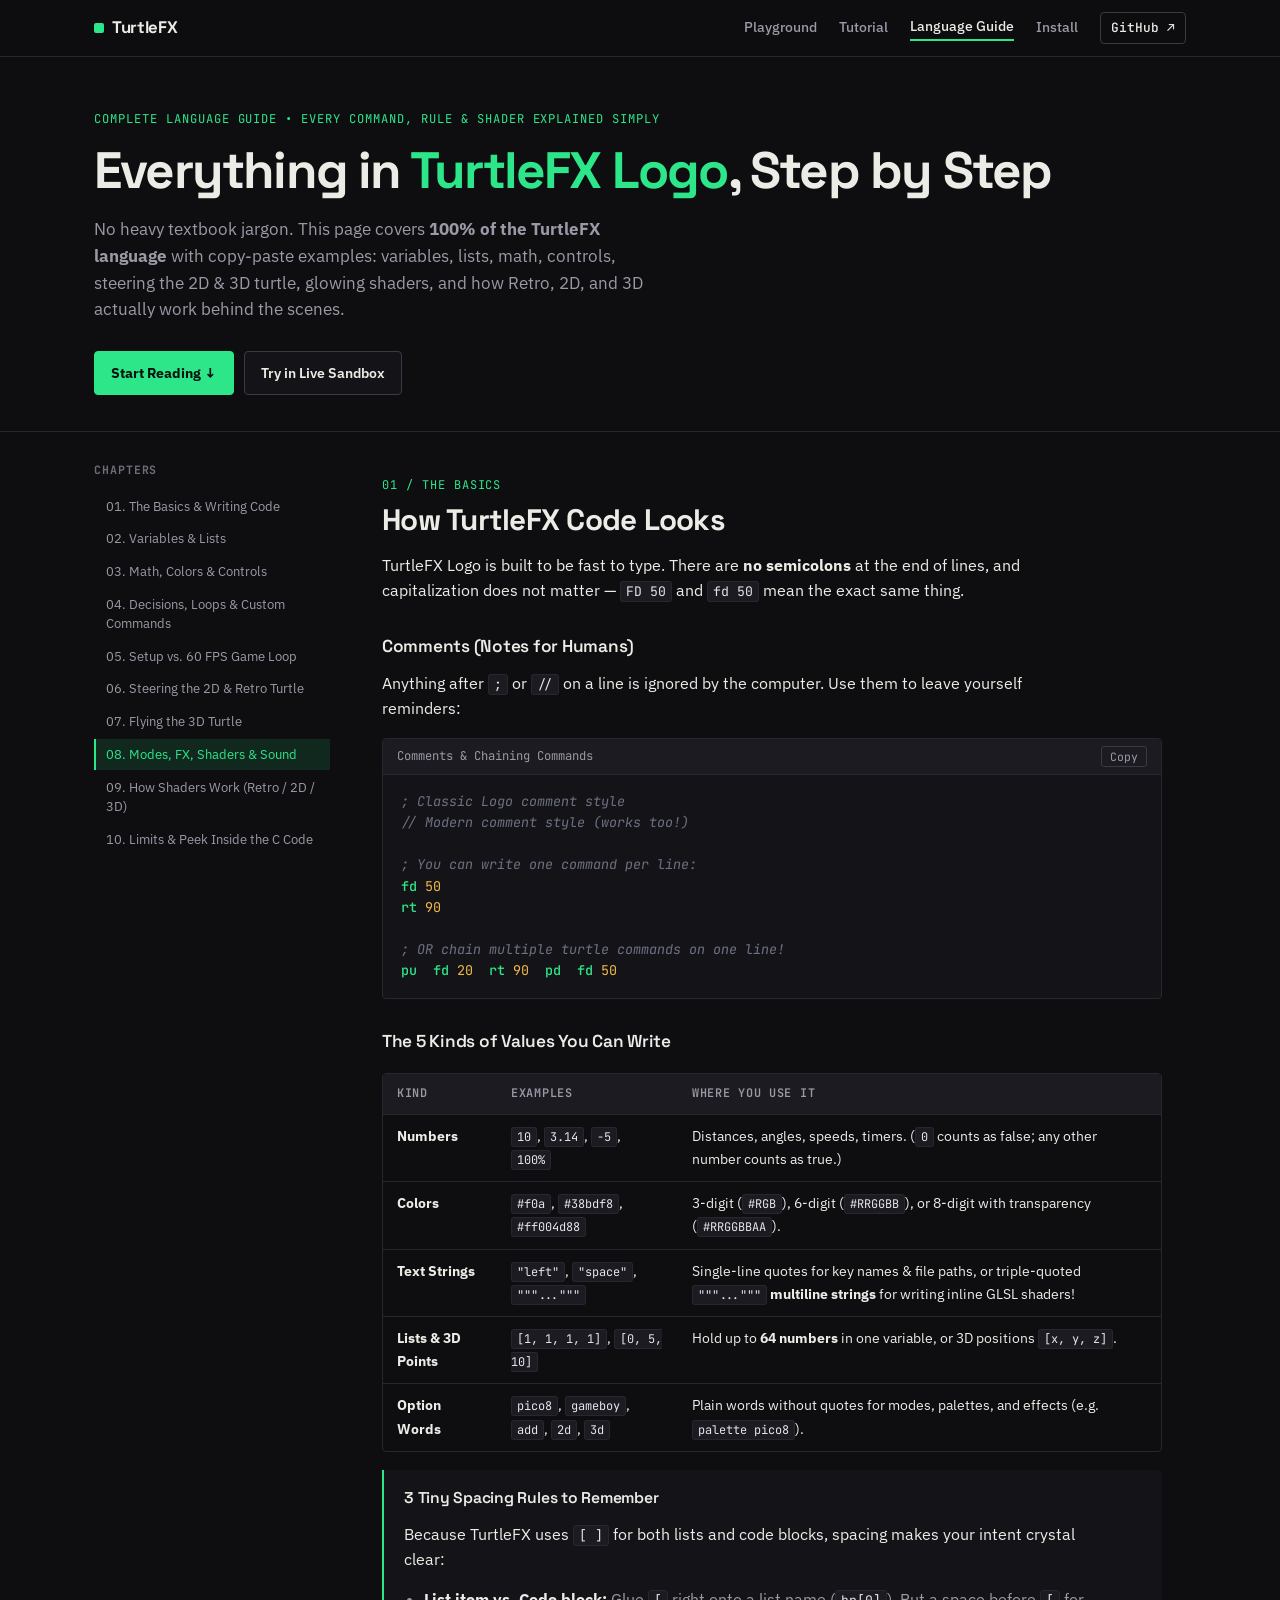
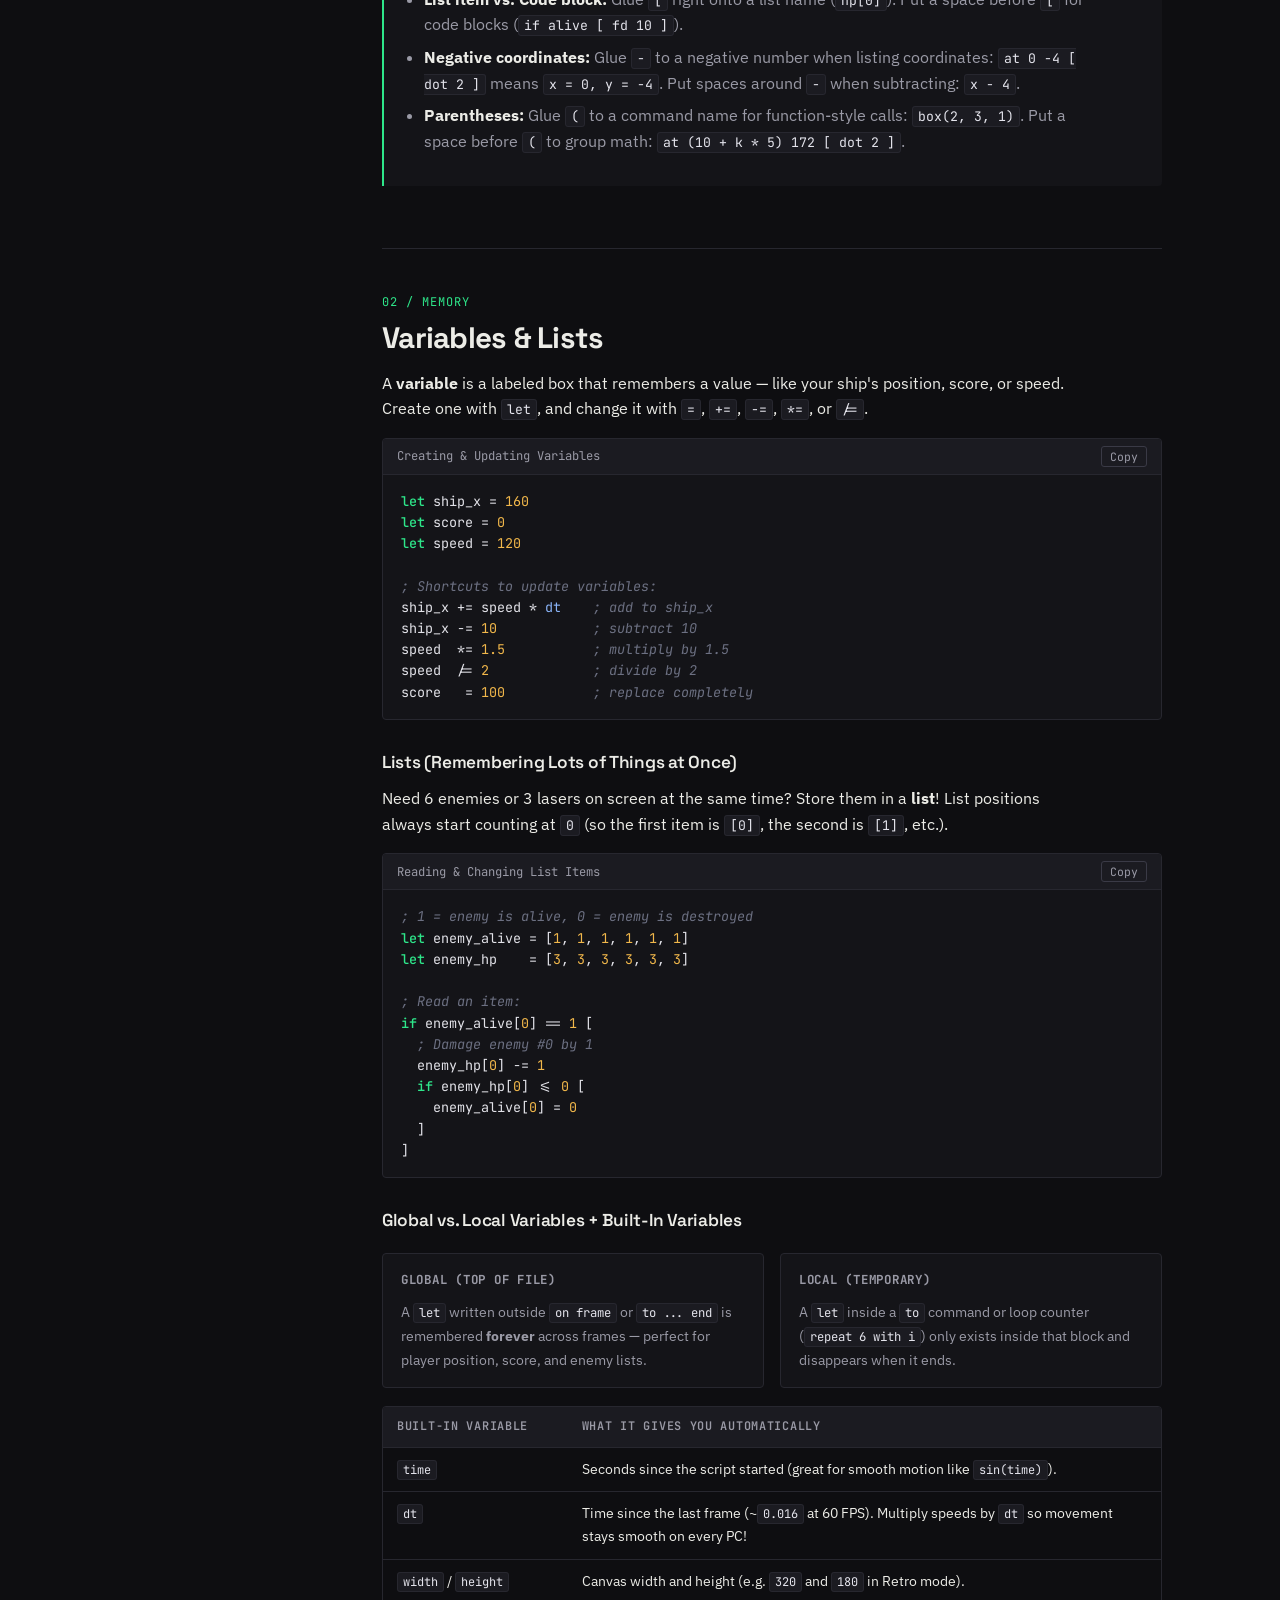
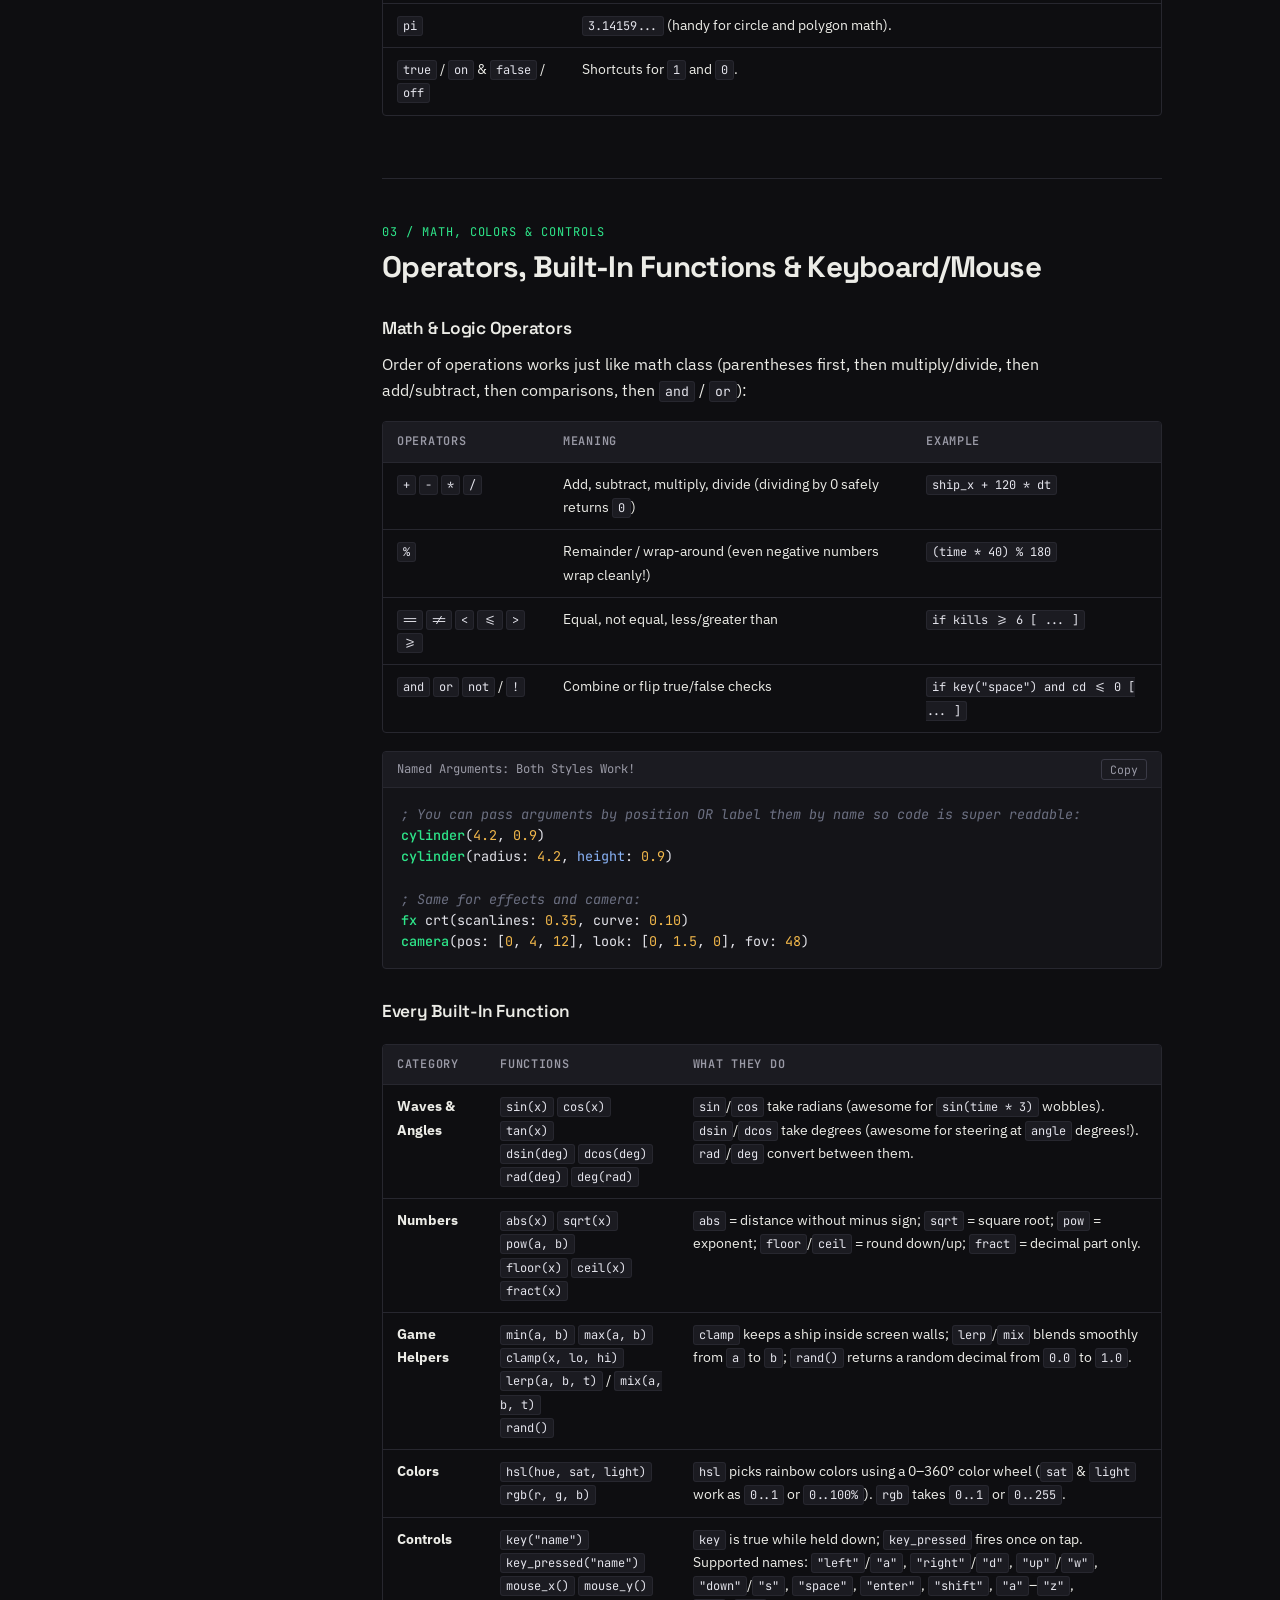
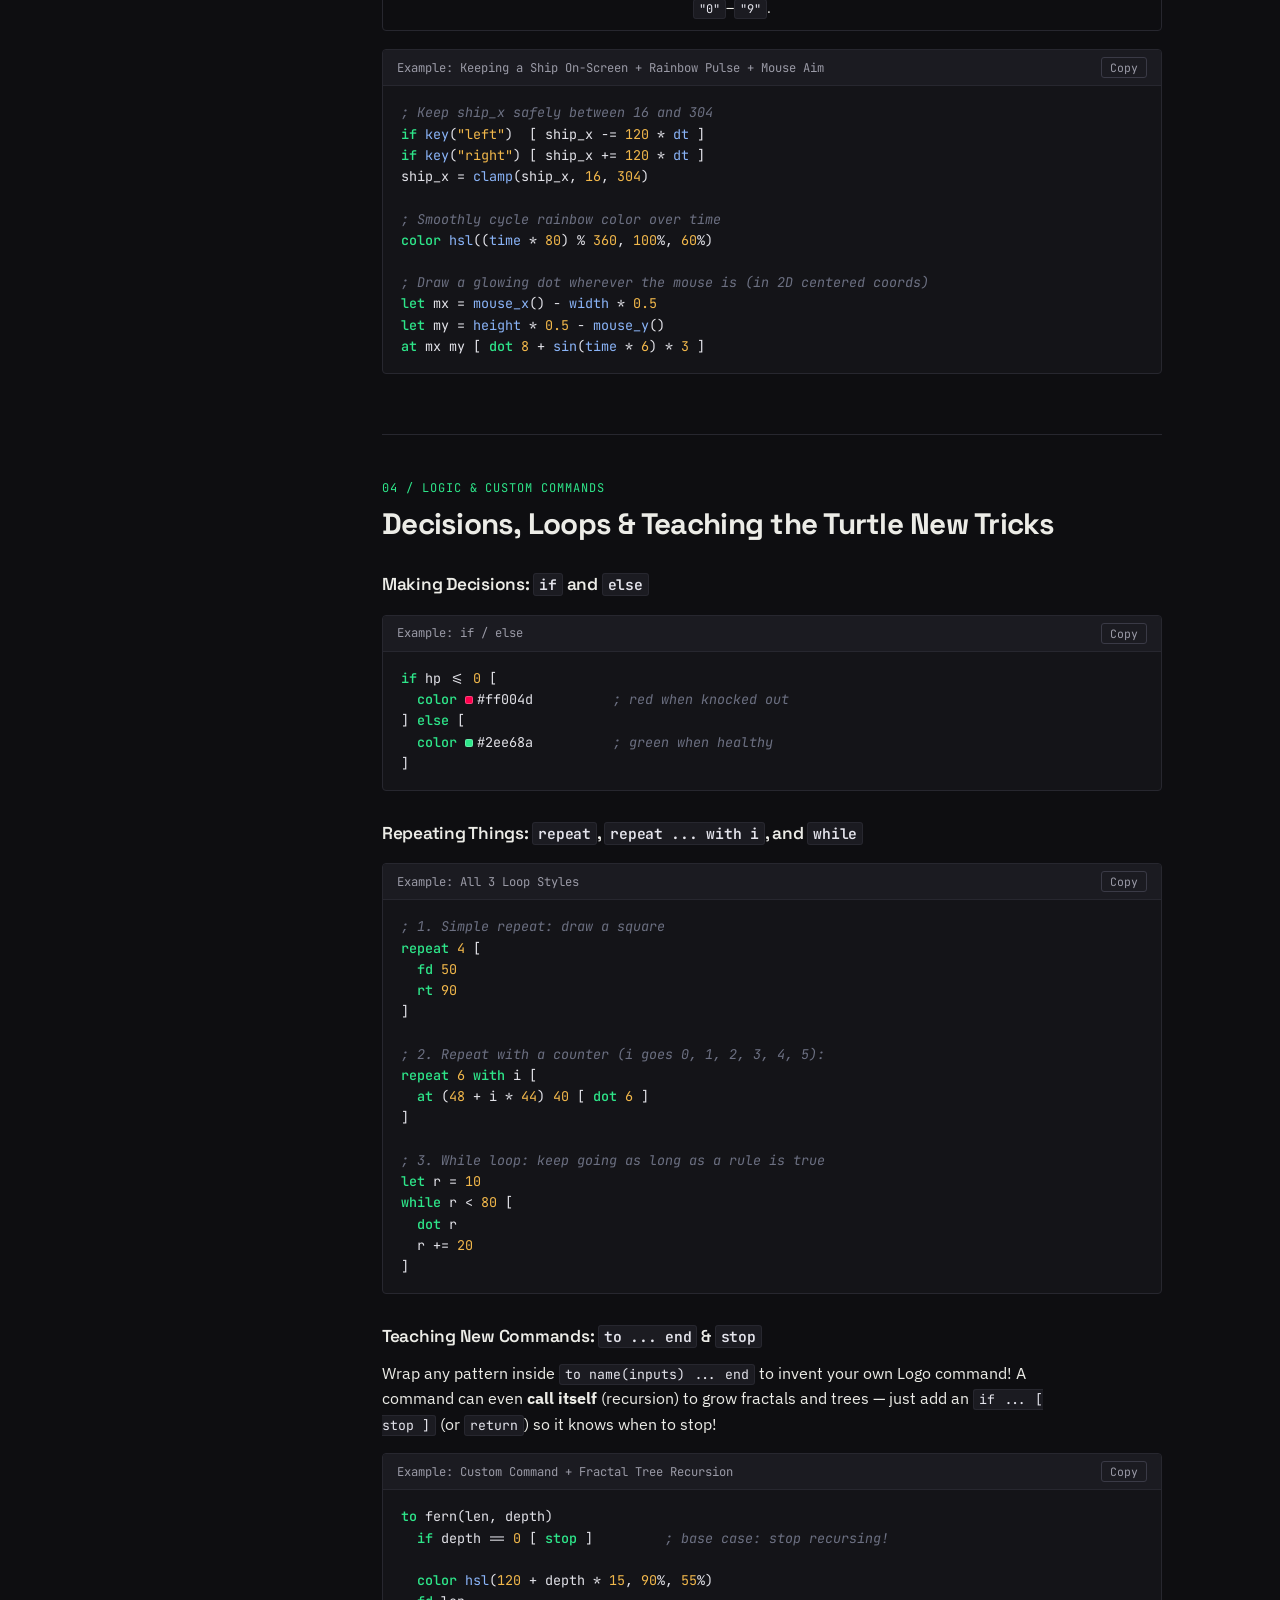
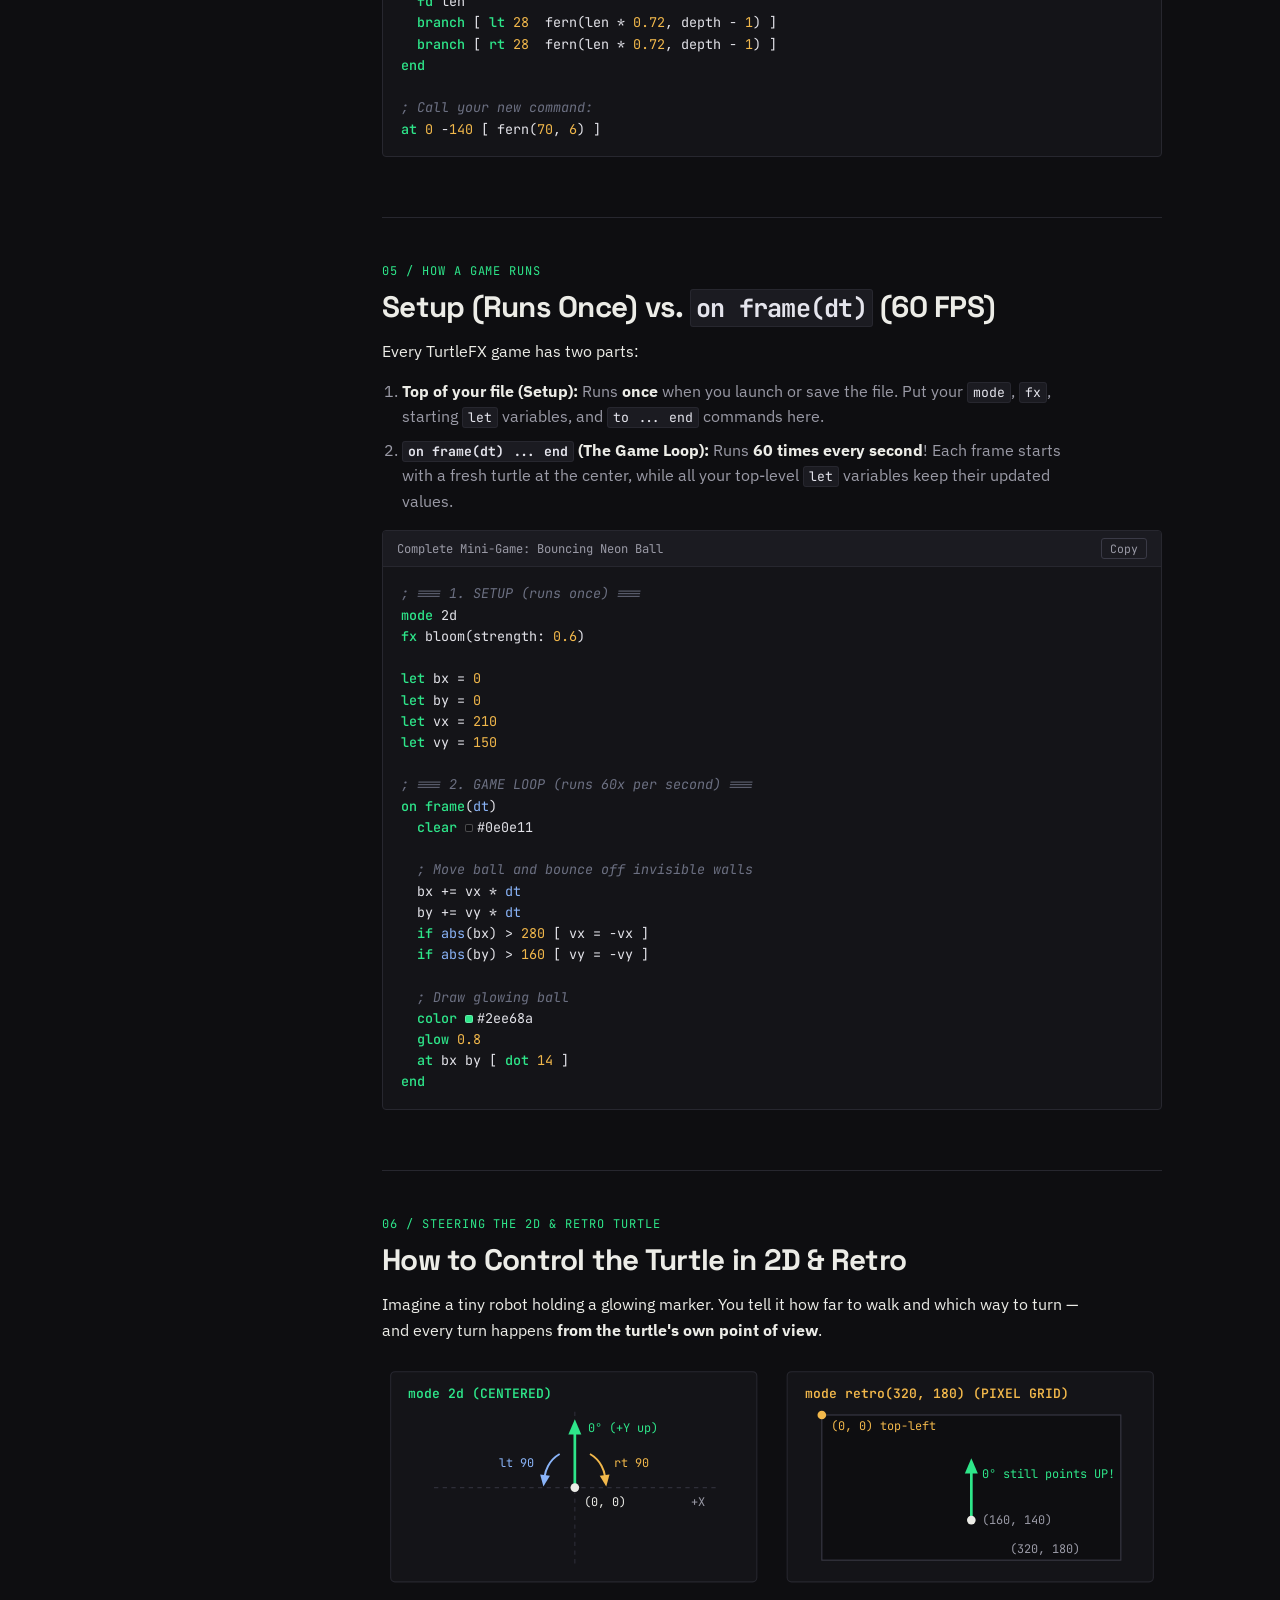
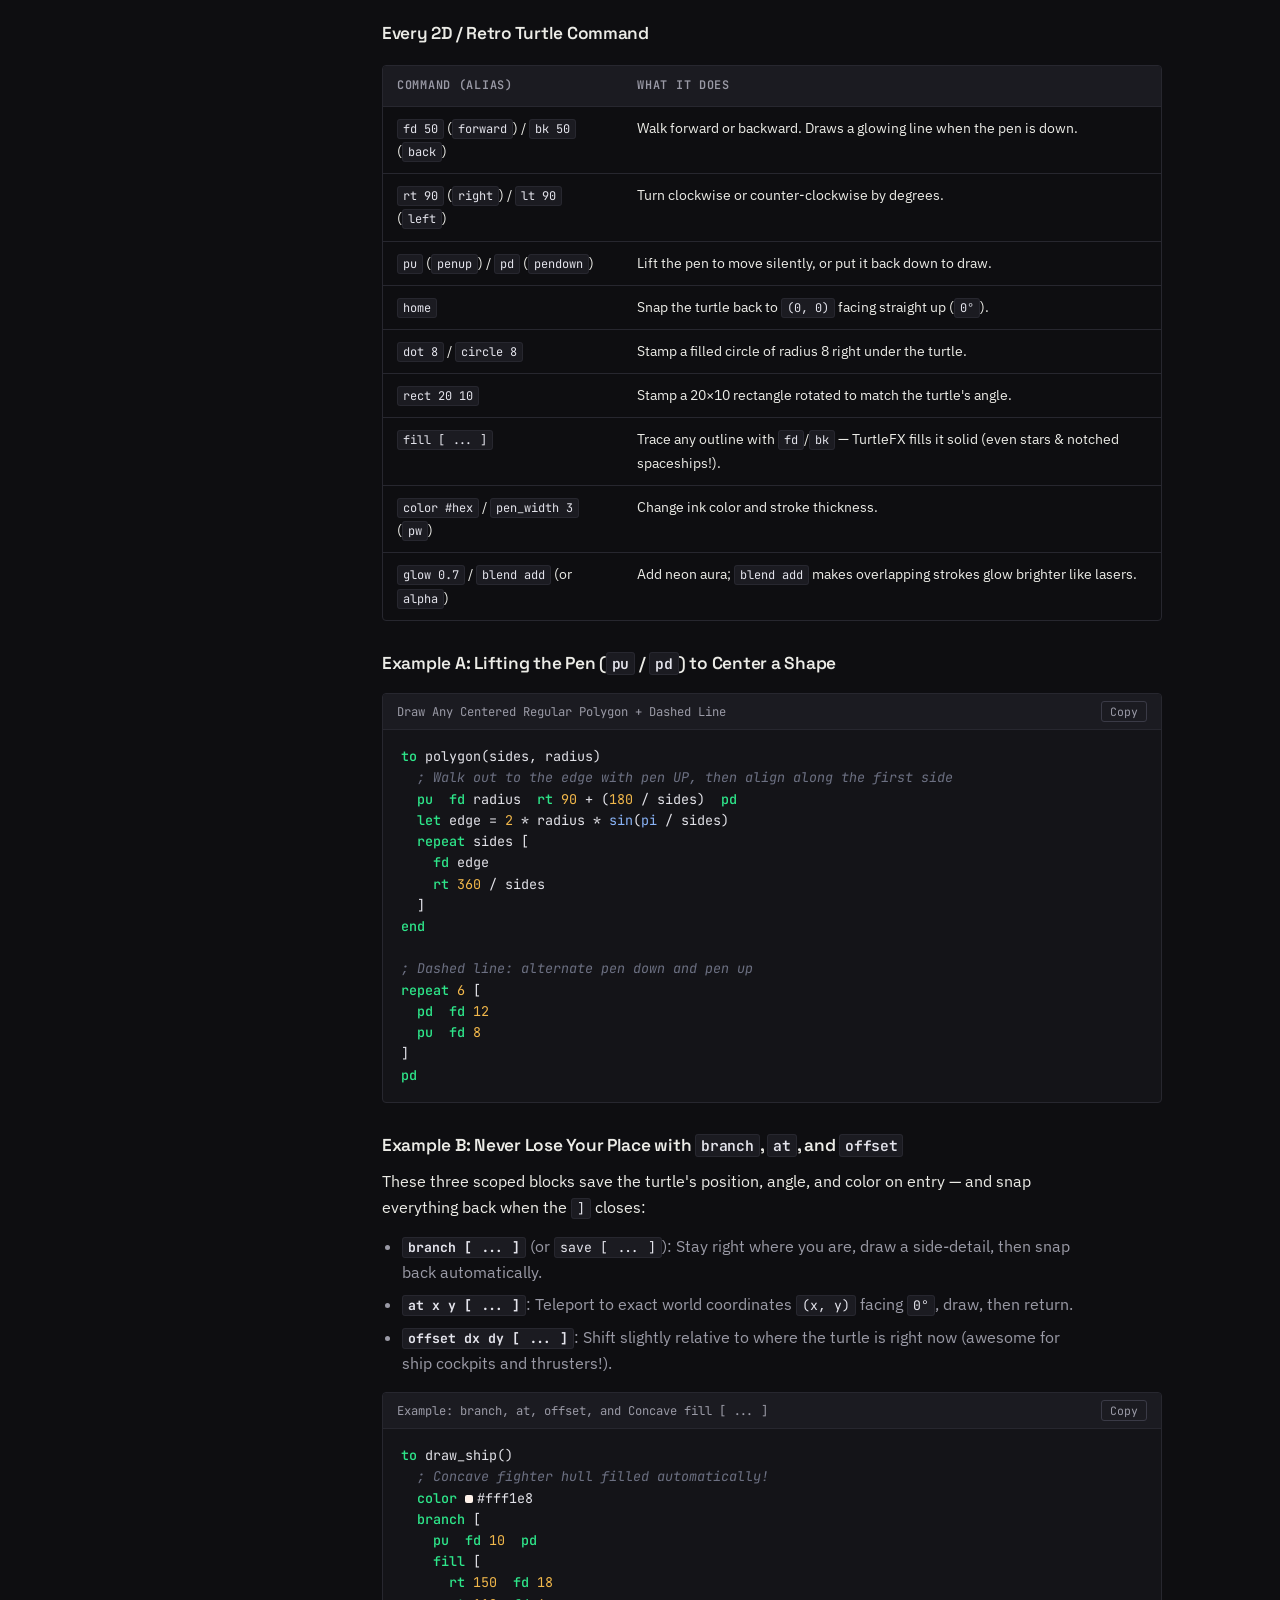
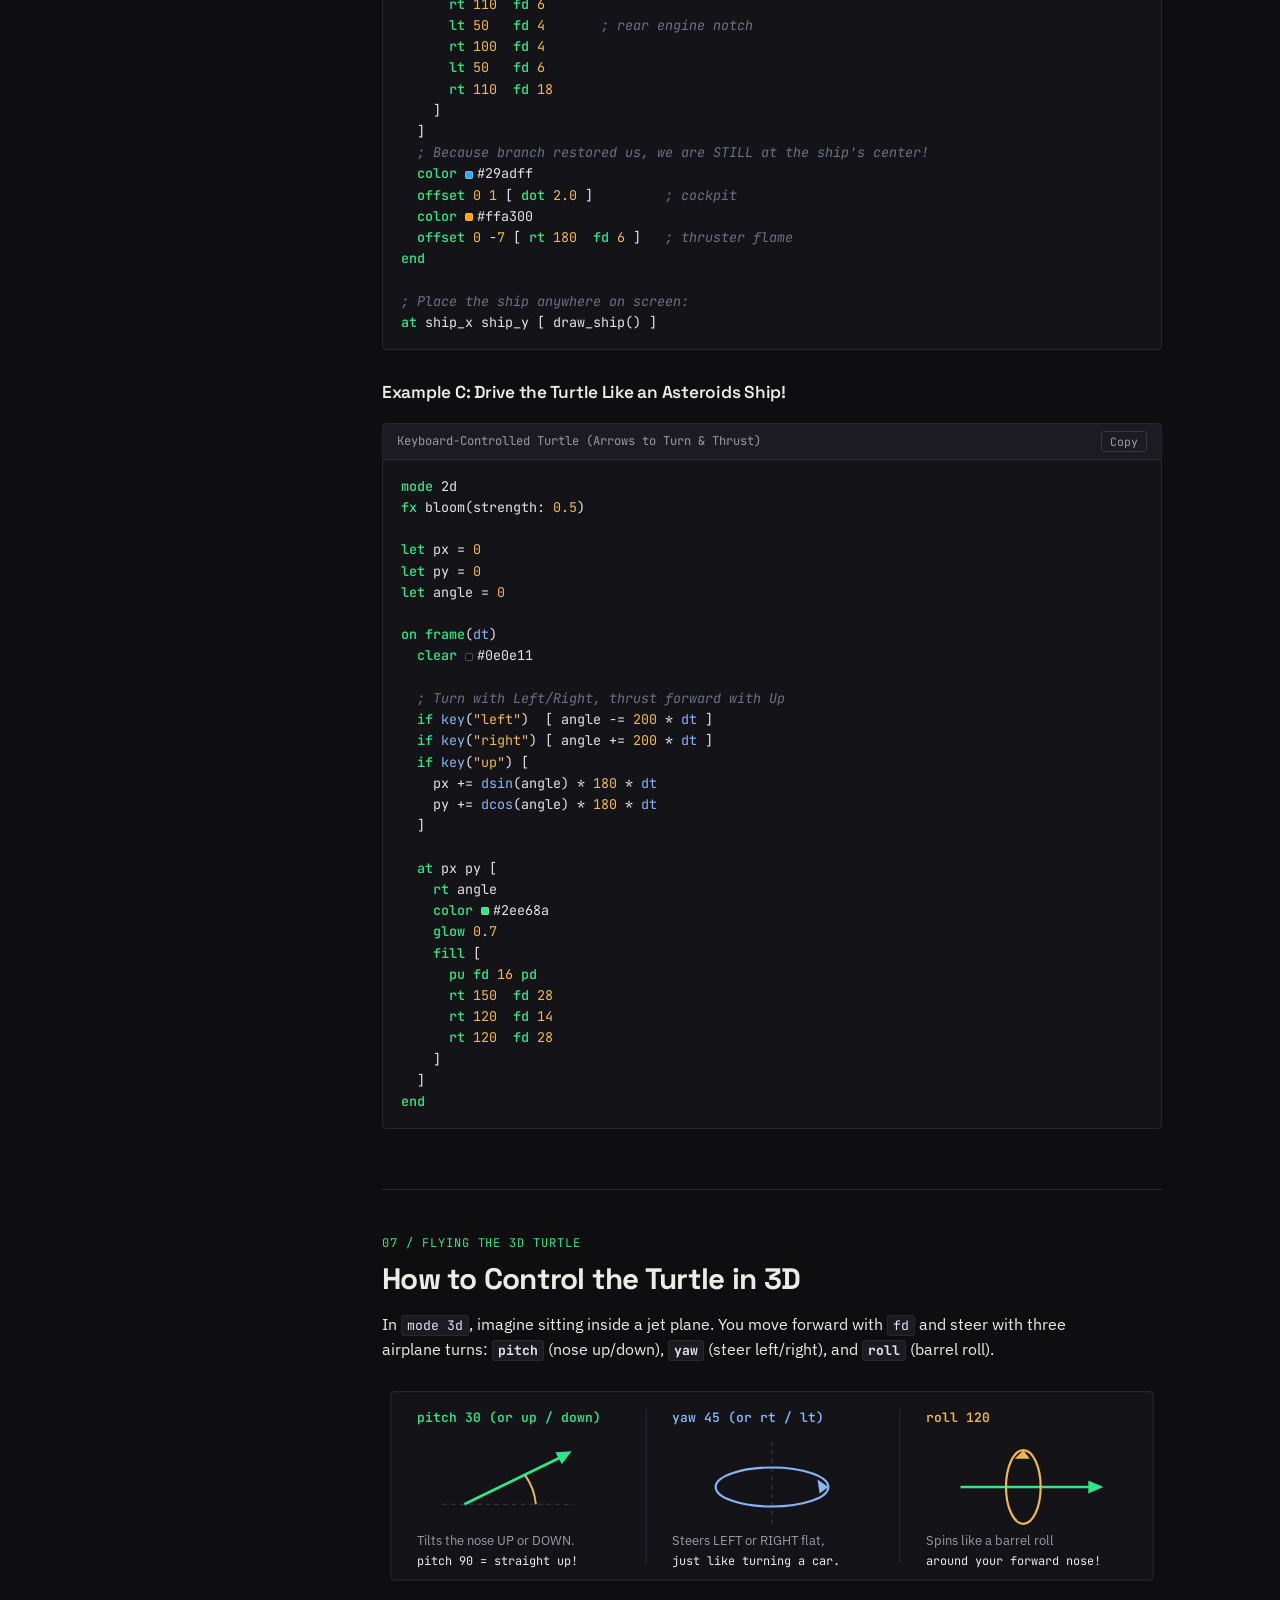
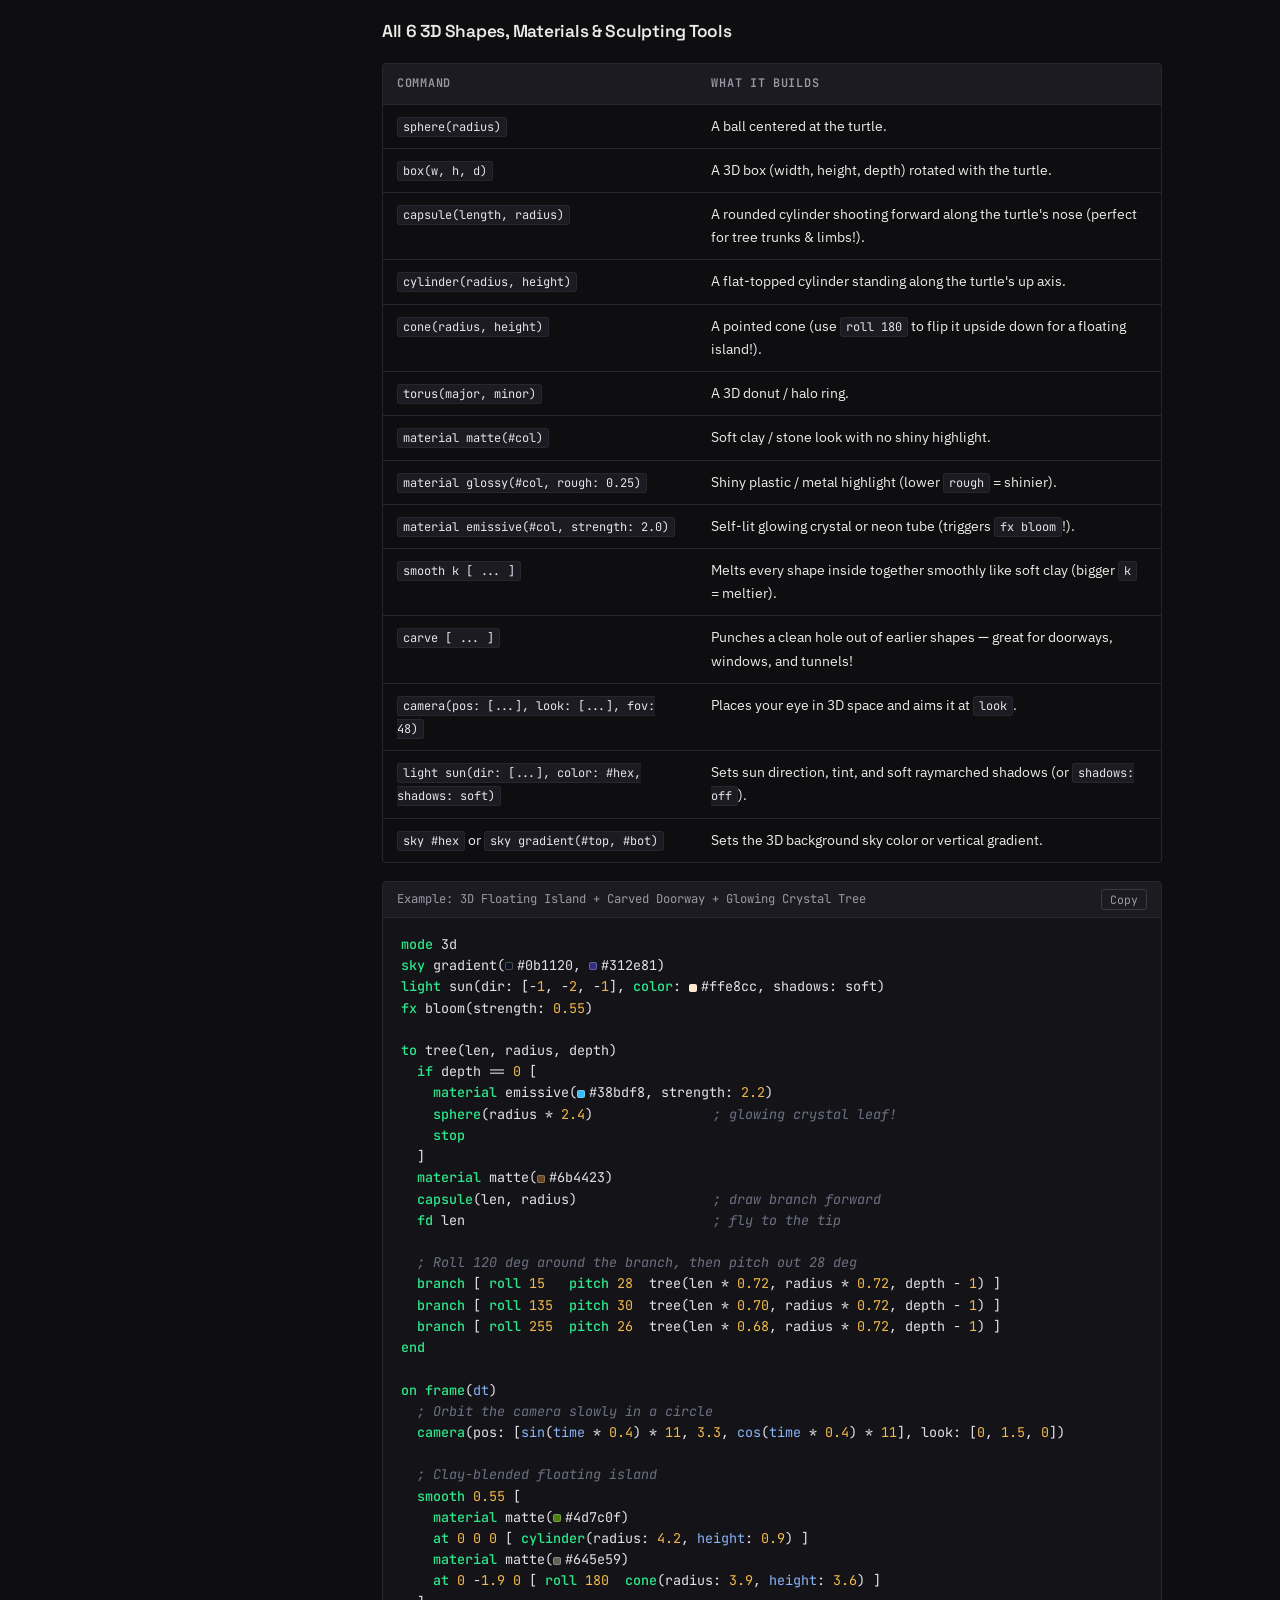
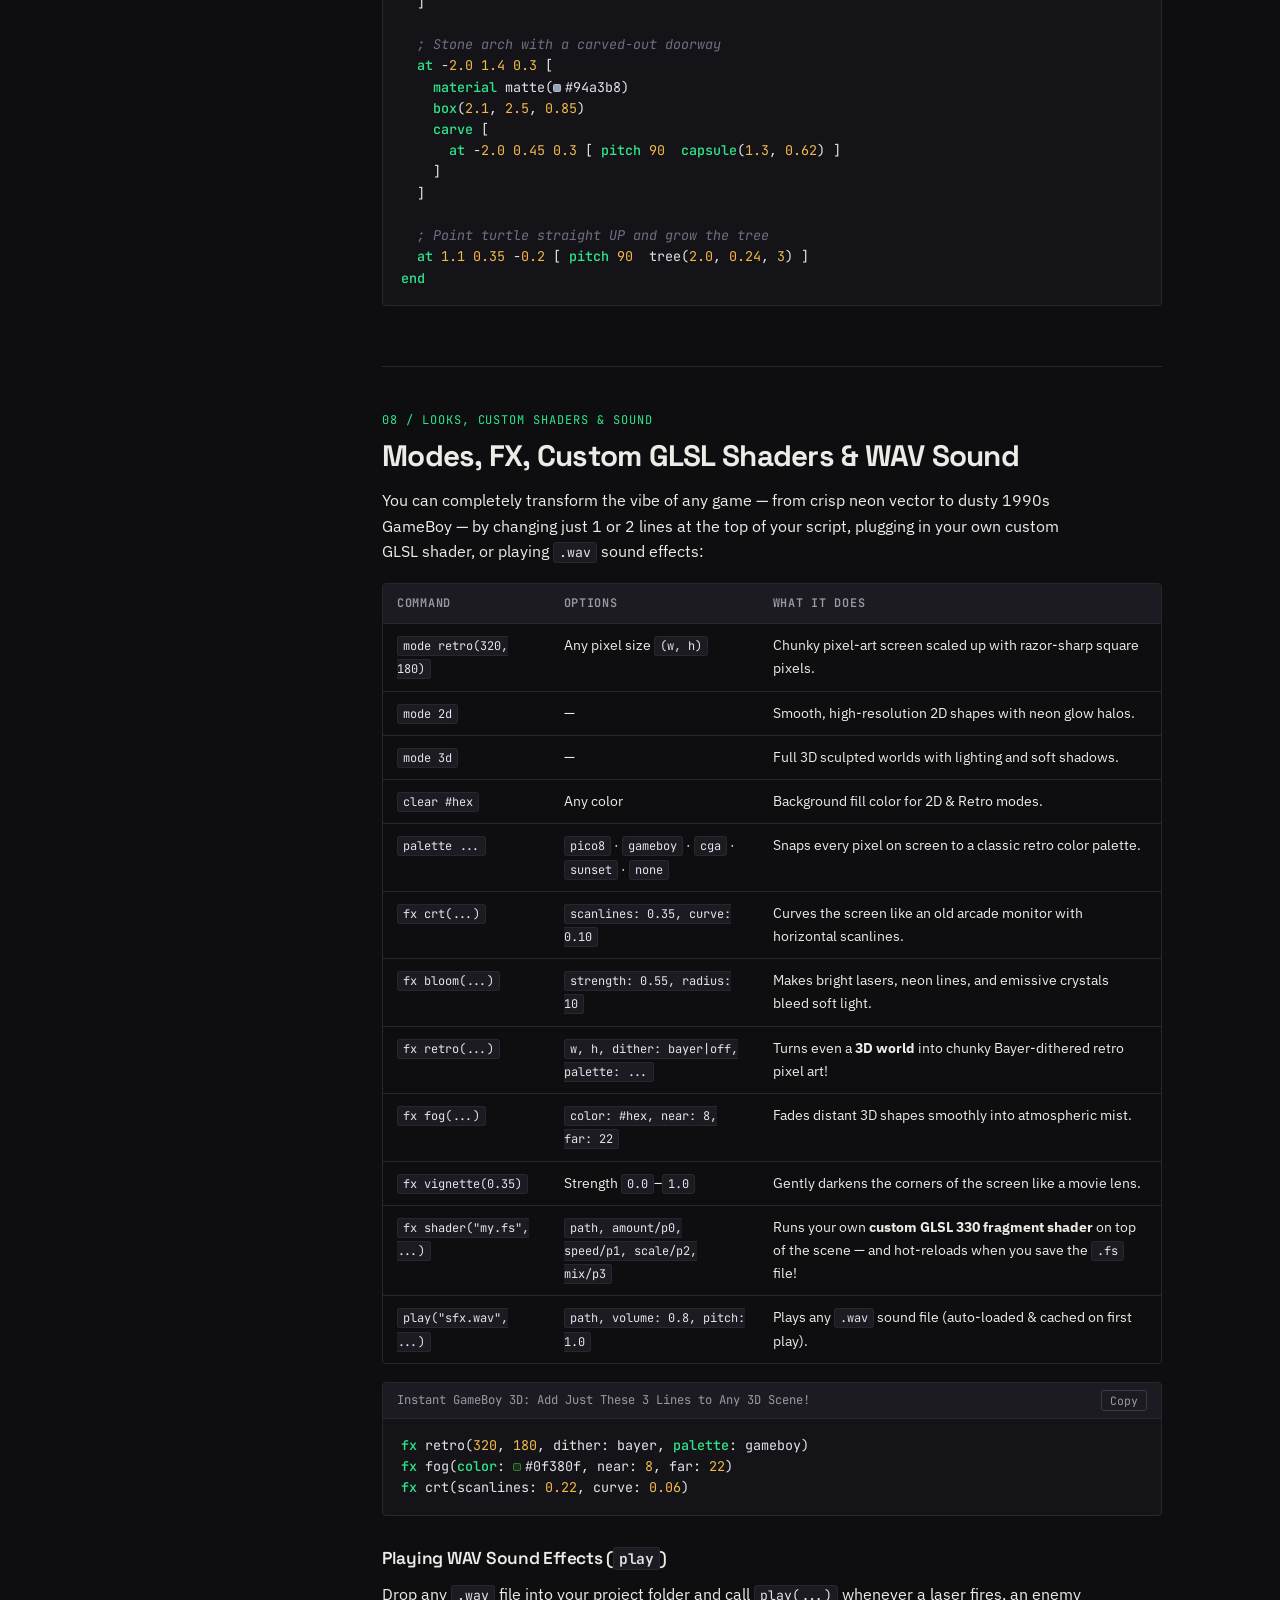
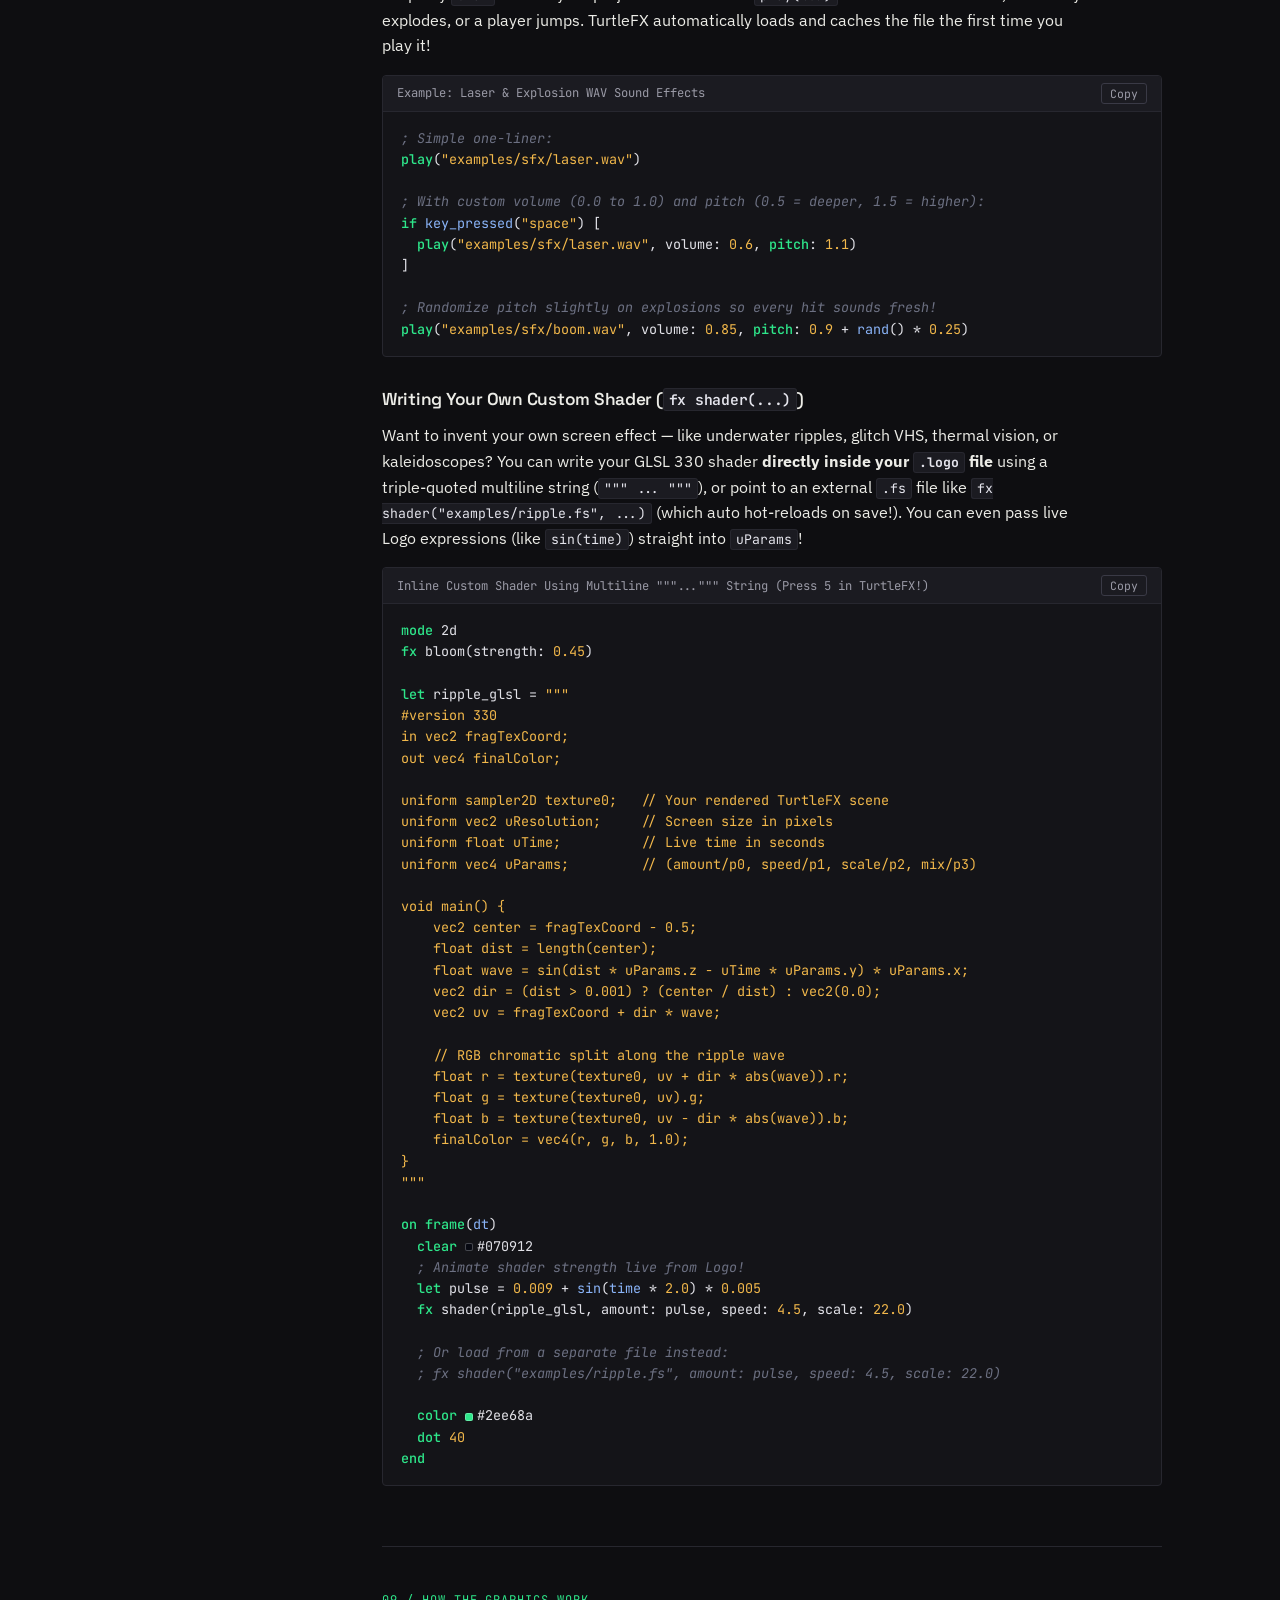
==== commit 88ab6d8c: "Add custom GLSL shaders (inline multiline strings & .fs files) and WAV audio playback" ====
--- a/docs/language.html
+++ b/docs/language.html
@@ -49,7 +49,7 @@
       <a href="#ch-5">05. Setup vs. 60 FPS Game Loop</a>
       <a href="#ch-6">06. Steering the 2D &amp; Retro Turtle</a>
       <a href="#ch-7">07. Flying the 3D Turtle</a>
-      <a href="#ch-8">08. Modes, Palettes &amp; Special FX</a>
+      <a href="#ch-8">08. Modes, FX, Shaders &amp; Sound</a>
       <a href="#ch-9">09. How Shaders Work (Retro / 2D / 3D)</a>
       <a href="#ch-10">10. Limits &amp; Peek Inside the C Code</a>
     </aside>
@@ -90,7 +90,7 @@
             <tbody>
               <tr><td><strong>Numbers</strong></td><td><code>10</code>, <code>3.14</code>, <code>-5</code>, <code>100%</code></td><td>Distances, angles, speeds, timers. (<code>0</code> counts as false; any other number counts as true.)</td></tr>
               <tr><td><strong>Colors</strong></td><td><code>#f0a</code>, <code>#38bdf8</code>, <code>#ff004d88</code></td><td>3-digit (<code>#RGB</code>), 6-digit (<code>#RRGGBB</code>), or 8-digit with transparency (<code>#RRGGBBAA</code>).</td></tr>
-              <tr><td><strong>Text Strings</strong></td><td><code>"left"</code>, <code>"space"</code></td><td>Inside quotes, used to ask which key the player is pressing.</td></tr>
+              <tr><td><strong>Text Strings</strong></td><td><code>"left"</code>, <code>"space"</code>, <code>"""..."""</code></td><td>Single-line quotes for key names &amp; file paths, or triple-quoted <code>"""..."""</code> <strong>multiline strings</strong> for writing inline GLSL shaders!</td></tr>
               <tr><td><strong>Lists &amp; 3D Points</strong></td><td><code>[1, 1, 1, 1]</code>, <code>[0, 5, 10]</code></td><td>Hold up to <strong>64 numbers</strong> in one variable, or 3D positions <code>[x, y, z]</code>.</td></tr>
               <tr><td><strong>Option Words</strong></td><td><code>pico8</code>, <code>gameboy</code>, <code>add</code>, <code>2d</code>, <code>3d</code></td><td>Plain words without quotes for modes, palettes, and effects (e.g. <code>palette pico8</code>).</td></tr>
             </tbody>
@@ -647,18 +647,18 @@
         </div>
       </section>
 
-      <!-- CHAPTER 8: MODES, PALETTES & SPECIAL FX -->
+      <!-- CHAPTER 8: MODES, PALETTES, CUSTOM SHADERS & WAV SOUND -->
       <section id="ch-8" class="doc-section">
-        <div class="section-index">08 / LOOKS &amp; SPECIAL EFFECTS</div>
-        <h2>Modes, Palettes &amp; One-Line Shaders (<code>fx</code>)</h2>
-        <p>
-          You can completely transform the vibe of any game — from crisp neon vector to dusty 1990s GameBoy — by changing just 1 or 2 lines at the top of your script:
+        <div class="section-index">08 / LOOKS, CUSTOM SHADERS &amp; SOUND</div>
+        <h2>Modes, FX, Custom GLSL Shaders &amp; WAV Sound</h2>
+        <p>
+          You can completely transform the vibe of any game — from crisp neon vector to dusty 1990s GameBoy — by changing just 1 or 2 lines at the top of your script, plugging in your own custom GLSL shader, or playing <code>.wav</code> sound effects:
         </p>
 
         <div class="table-wrap">
           <table>
             <thead>
-              <tr><th>Command</th><th>Options</th><th>Visual Style</th></tr>
+              <tr><th>Command</th><th>Options</th><th>What It Does</th></tr>
             </thead>
             <tbody>
               <tr><td><code>mode retro(320, 180)</code></td><td>Any pixel size <code>(w, h)</code></td><td>Chunky pixel-art screen scaled up with razor-sharp square pixels.</td></tr>
@@ -671,6 +671,8 @@
               <tr><td><code>fx retro(...)</code></td><td><code>w, h, dither: bayer|off, palette: ...</code></td><td>Turns even a <strong>3D world</strong> into chunky Bayer-dithered retro pixel art!</td></tr>
               <tr><td><code>fx fog(...)</code></td><td><code>color: #hex, near: 8, far: 22</code></td><td>Fades distant 3D shapes smoothly into atmospheric mist.</td></tr>
               <tr><td><code>fx vignette(0.35)</code></td><td>Strength <code>0.0</code>–<code>1.0</code></td><td>Gently darkens the corners of the screen like a movie lens.</td></tr>
+              <tr><td><code>fx shader("my.fs", ...)</code></td><td><code>path, amount/p0, speed/p1, scale/p2, mix/p3</code></td><td>Runs your own <strong>custom GLSL 330 fragment shader</strong> on top of the scene — and hot-reloads when you save the <code>.fs</code> file!</td></tr>
+              <tr><td><code>play("sfx.wav", ...)</code></td><td><code>path, volume: 0.8, pitch: 1.0</code></td><td>Plays any <code>.wav</code> sound file (auto-loaded &amp; cached on first play).</td></tr>
             </tbody>
           </table>
         </div>
@@ -680,6 +682,77 @@
 <pre><code>fx retro(320, 180, dither: bayer, palette: gameboy)
 fx fog(color: #0f380f, near: 8, far: 22)
 fx crt(scanlines: 0.22, curve: 0.06)</code></pre>
+        </div>
+
+        <h3>Playing WAV Sound Effects (<code>play</code>)</h3>
+        <p>
+          Drop any <code>.wav</code> file into your project folder and call <code>play(...)</code> whenever a laser fires, an enemy explodes, or a player jumps.
+          TurtleFX automatically loads and caches the file the first time you play it!
+        </p>
+        <div class="code-box">
+          <div class="code-title">Example: Laser &amp; Explosion WAV Sound Effects <button class="copy-btn">Copy</button></div>
+<pre><code>; Simple one-liner:
+play("examples/sfx/laser.wav")
+
+; With custom volume (0.0 to 1.0) and pitch (0.5 = deeper, 1.5 = higher):
+if key_pressed("space") [
+  play("examples/sfx/laser.wav", volume: 0.6, pitch: 1.1)
+]
+
+; Randomize pitch slightly on explosions so every hit sounds fresh!
+play("examples/sfx/boom.wav", volume: 0.85, pitch: 0.9 + rand() * 0.25)</code></pre>
+        </div>
+
+        <h3>Writing Your Own Custom Shader (<code>fx shader(...)</code>)</h3>
+        <p>
+          Want to invent your own screen effect — like underwater ripples, glitch VHS, thermal vision, or kaleidoscopes?
+          You can write your GLSL 330 shader <strong>directly inside your <code>.logo</code> file</strong> using a triple-quoted
+          multiline string (<code>""" ... """</code>), or point to an external <code>.fs</code> file like
+          <code>fx shader("examples/ripple.fs", ...)</code> (which auto hot-reloads on save!).
+          You can even pass live Logo expressions (like <code>sin(time)</code>) straight into <code>uParams</code>!
+        </p>
+        <div class="code-box">
+          <div class="code-title">Inline Custom Shader Using Multiline """...""" String (Press 5 in TurtleFX!) <button class="copy-btn">Copy</button></div>
+<pre><code>mode 2d
+fx bloom(strength: 0.45)
+
+let ripple_glsl = """
+#version 330
+in vec2 fragTexCoord;
+out vec4 finalColor;
+
+uniform sampler2D texture0;   // Your rendered TurtleFX scene
+uniform vec2 uResolution;     // Screen size in pixels
+uniform float uTime;          // Live time in seconds
+uniform vec4 uParams;         // (amount/p0, speed/p1, scale/p2, mix/p3)
+
+void main() {
+    vec2 center = fragTexCoord - 0.5;
+    float dist = length(center);
+    float wave = sin(dist * uParams.z - uTime * uParams.y) * uParams.x;
+    vec2 dir = (dist &gt; 0.001) ? (center / dist) : vec2(0.0);
+    vec2 uv = fragTexCoord + dir * wave;
+
+    // RGB chromatic split along the ripple wave
+    float r = texture(texture0, uv + dir * abs(wave)).r;
+    float g = texture(texture0, uv).g;
+    float b = texture(texture0, uv - dir * abs(wave)).b;
+    finalColor = vec4(r, g, b, 1.0);
+}
+"""
+
+on frame(dt)
+  clear #070912
+  ; Animate shader strength live from Logo!
+  let pulse = 0.009 + sin(time * 2.0) * 0.005
+  fx shader(ripple_glsl, amount: pulse, speed: 4.5, scale: 22.0)
+
+  ; Or load from a separate file instead:
+  ; fx shader("examples/ripple.fs", amount: pulse, speed: 4.5, scale: 22.0)
+
+  color #2ee68a
+  dot 40
+end</code></pre>
         </div>
       </section>
 
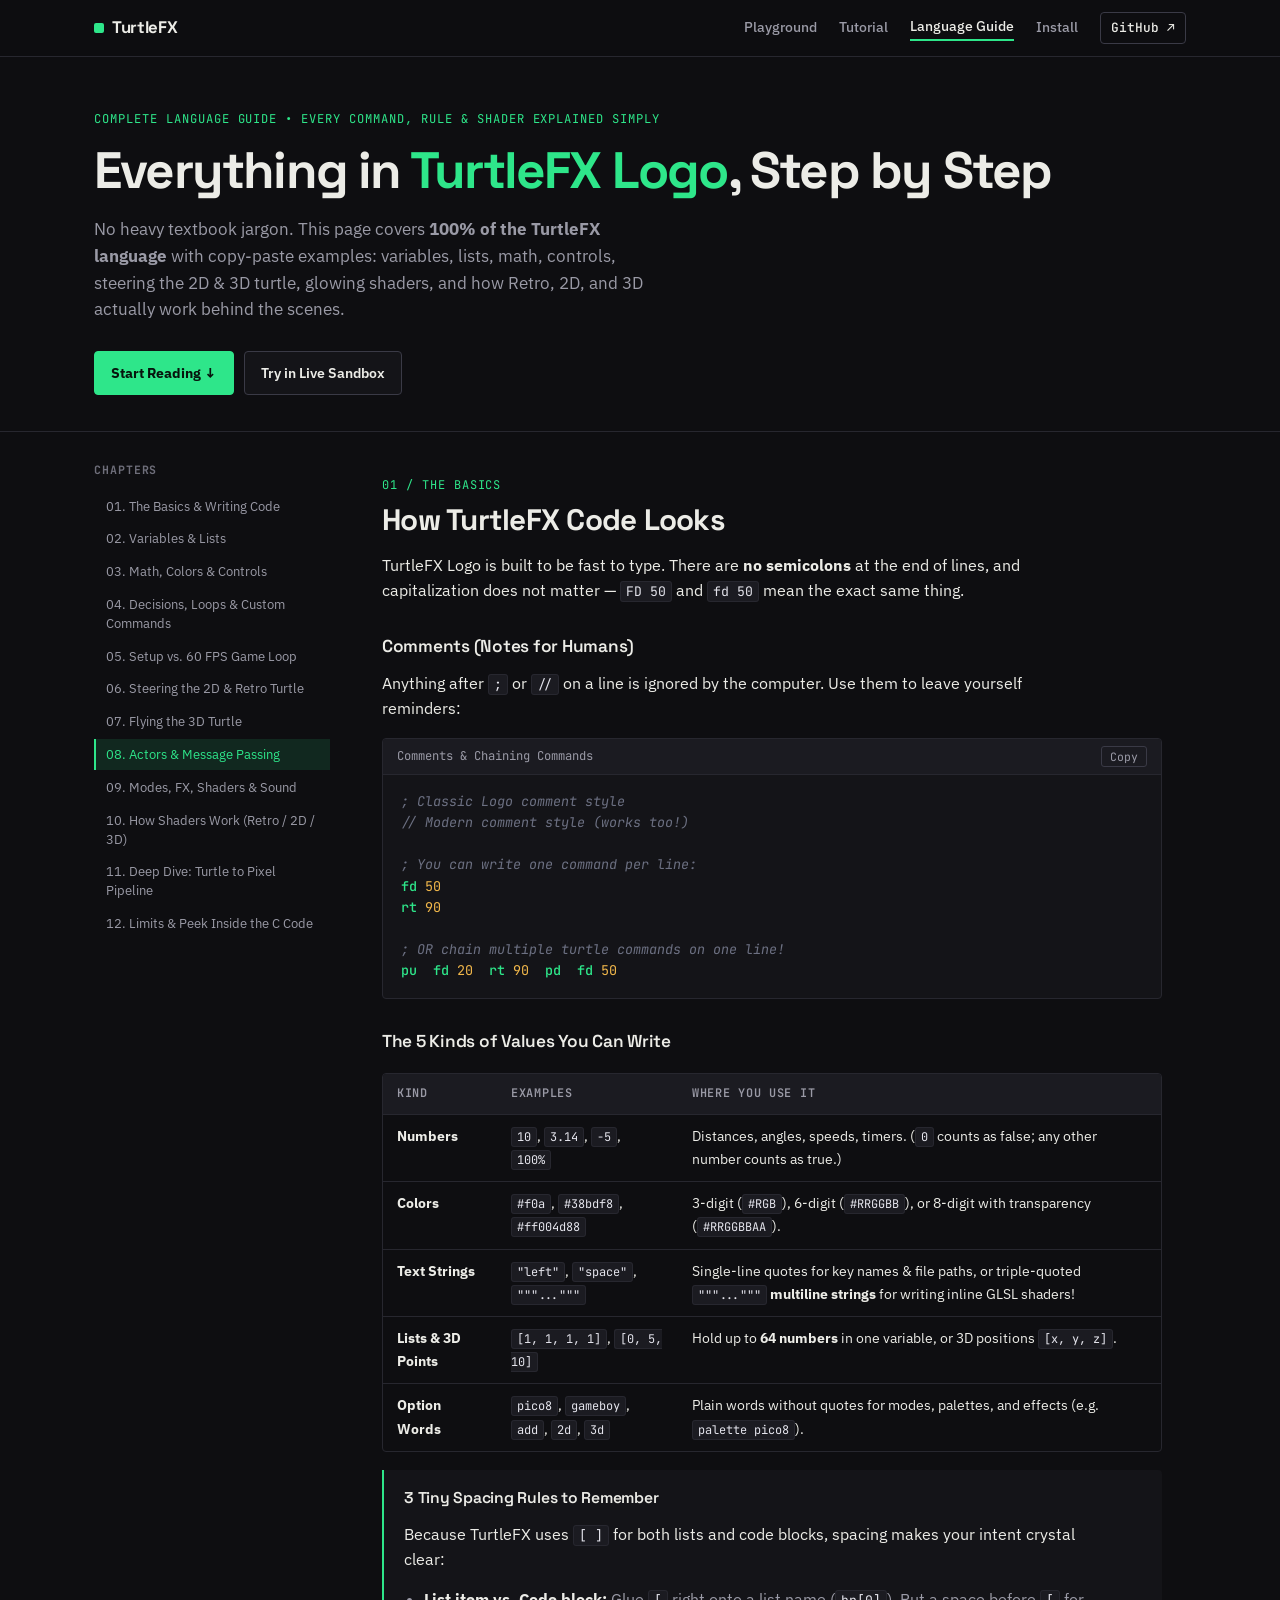
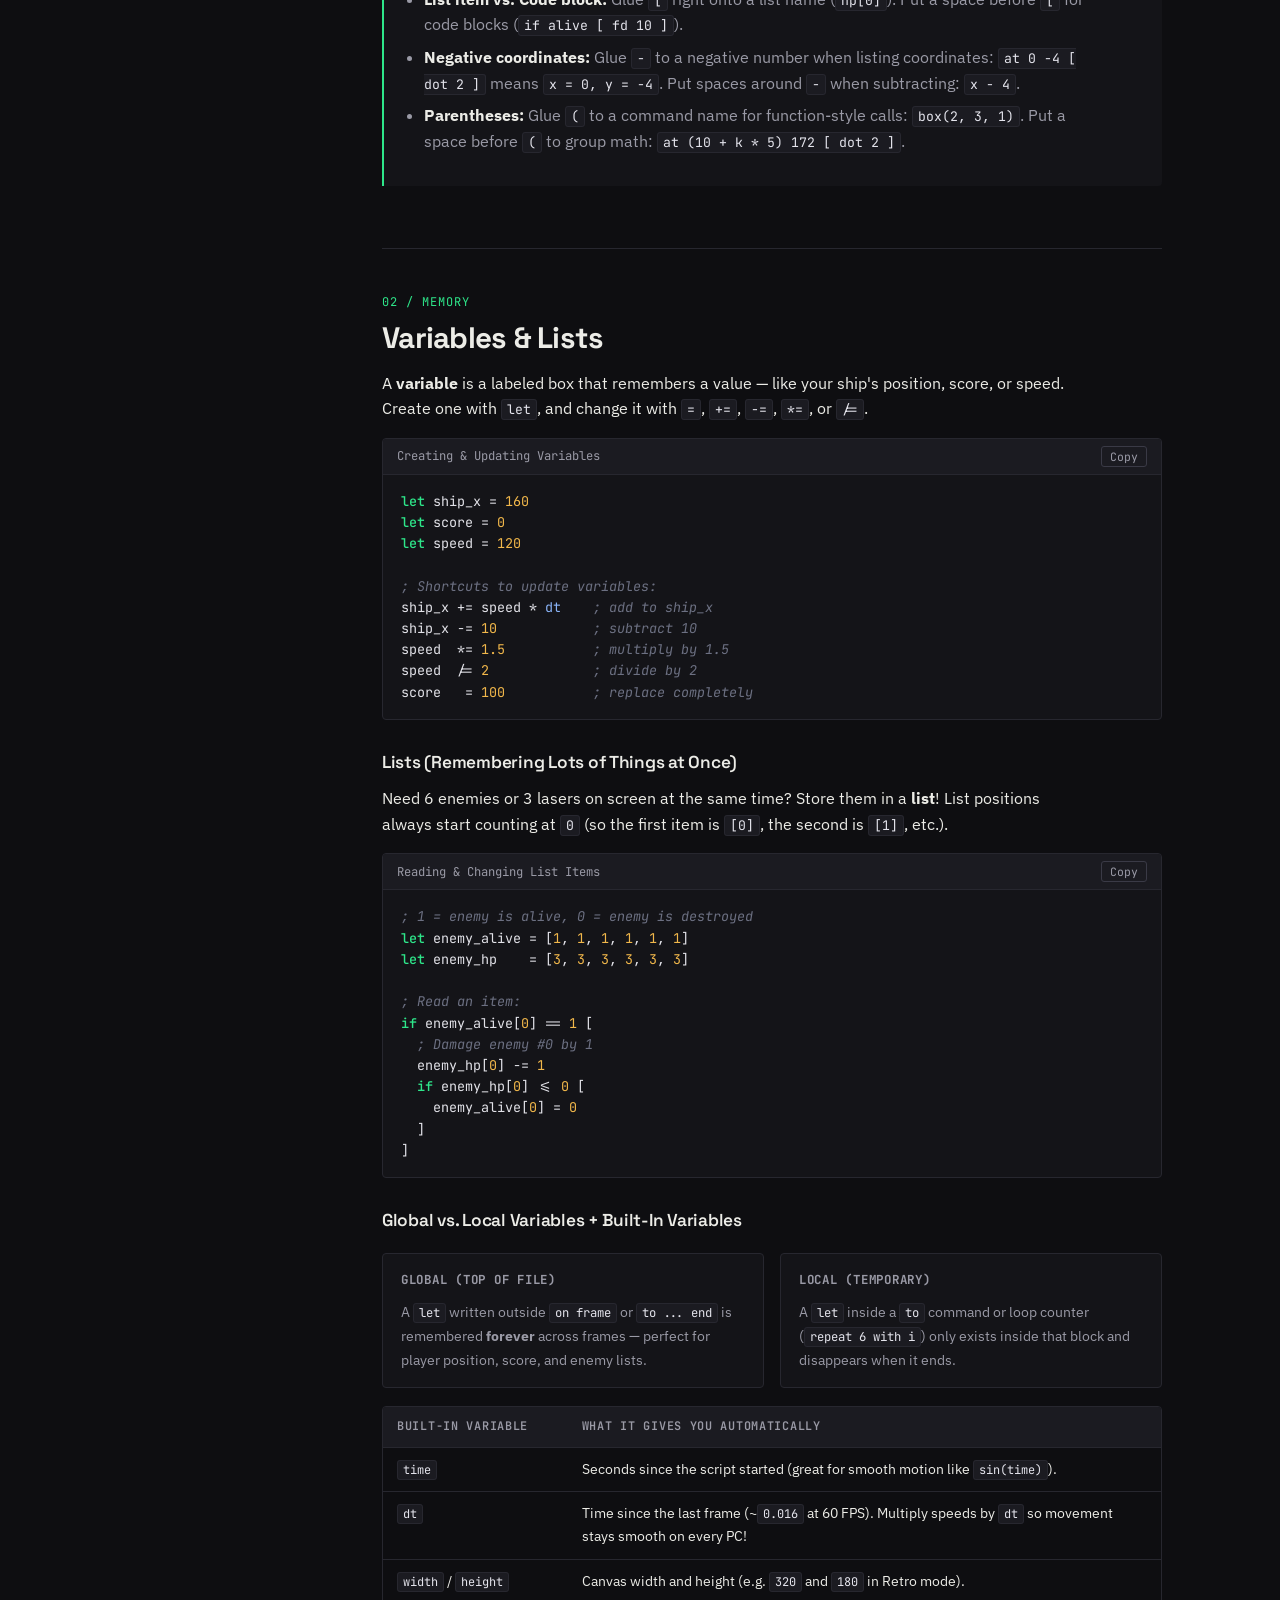
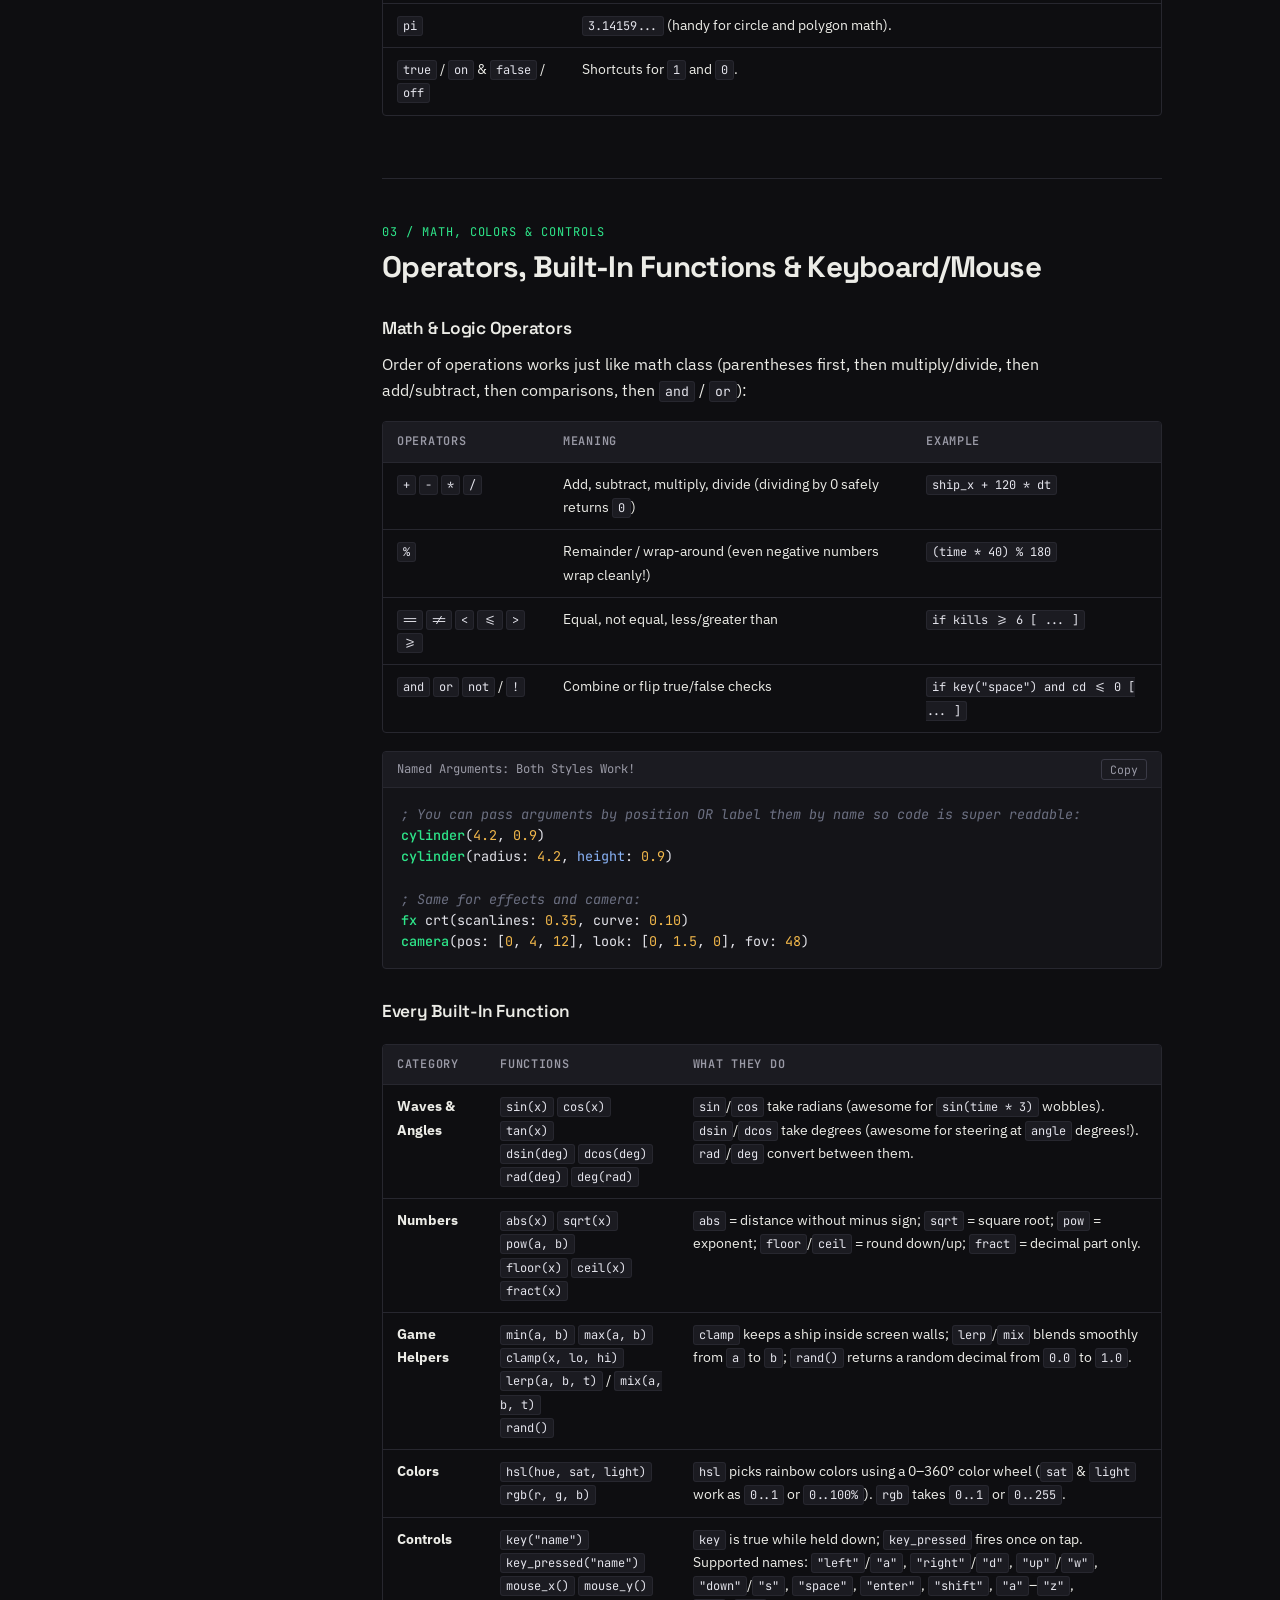
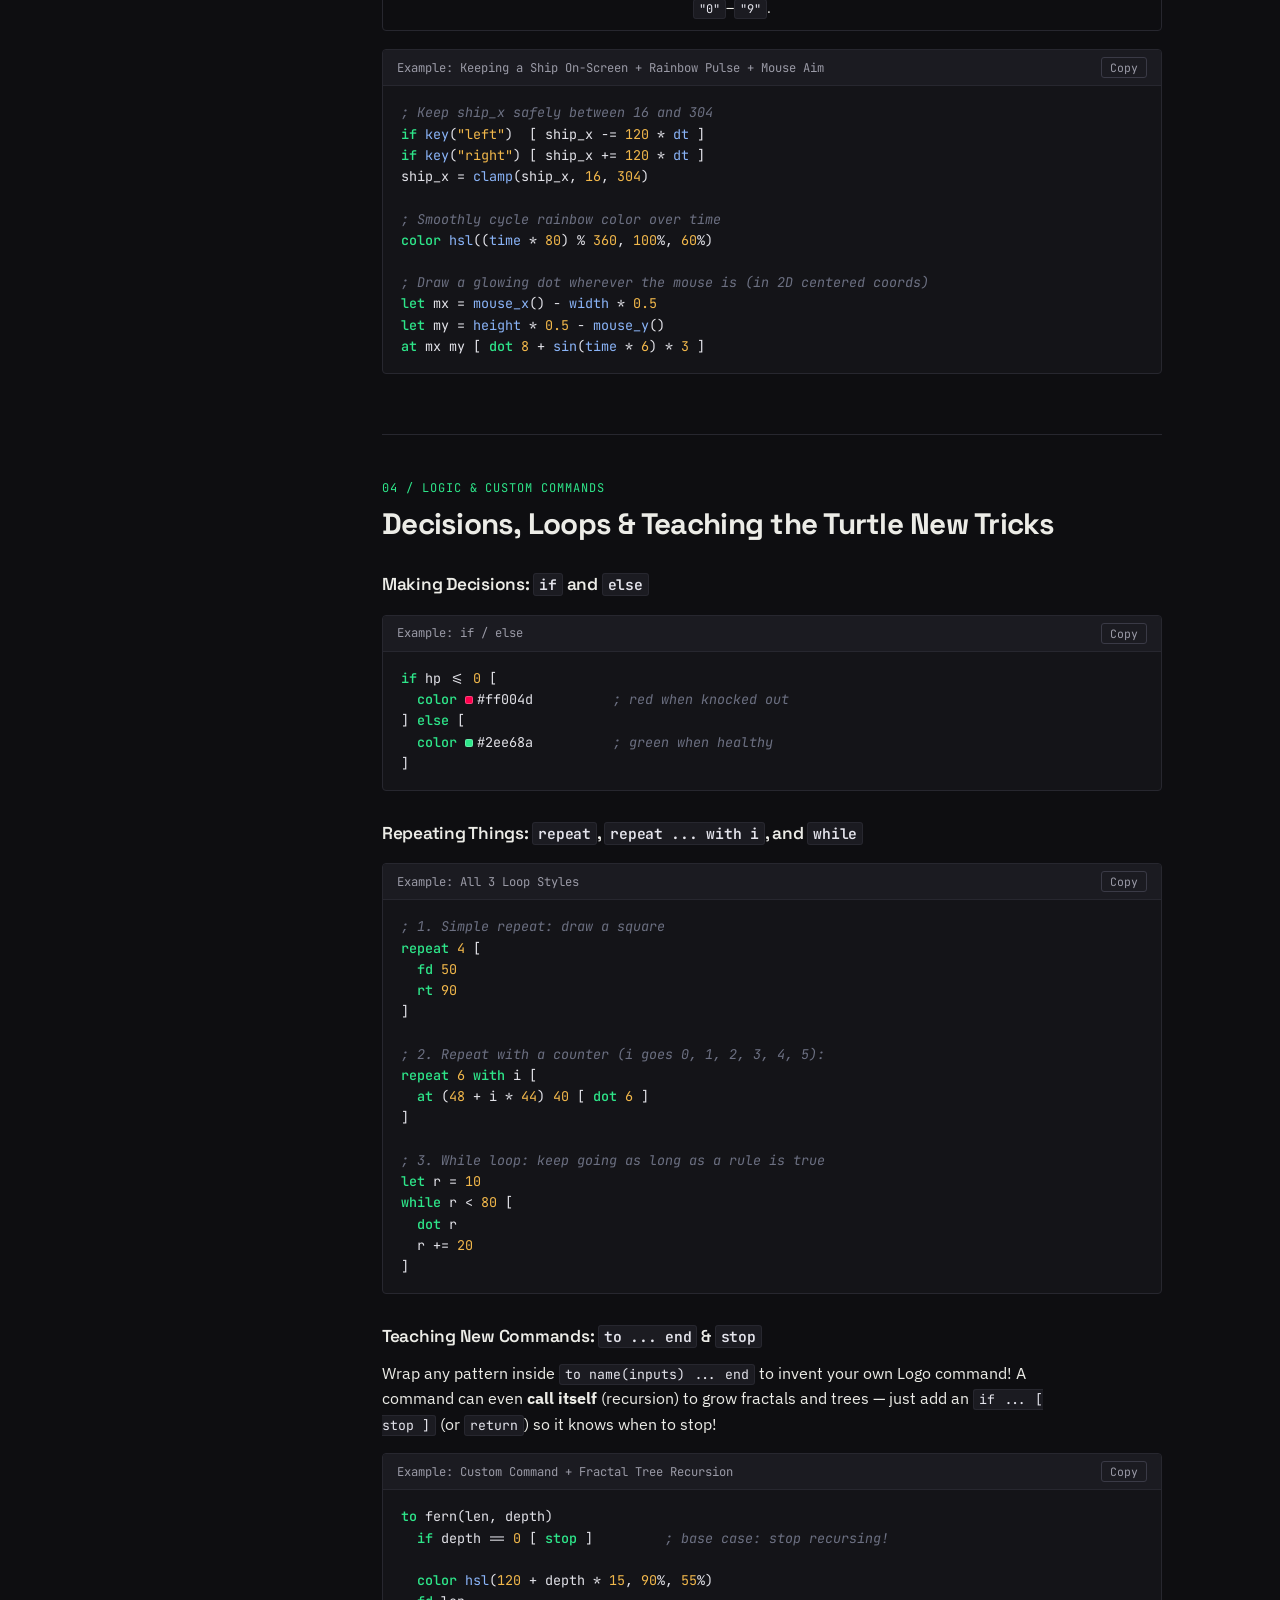
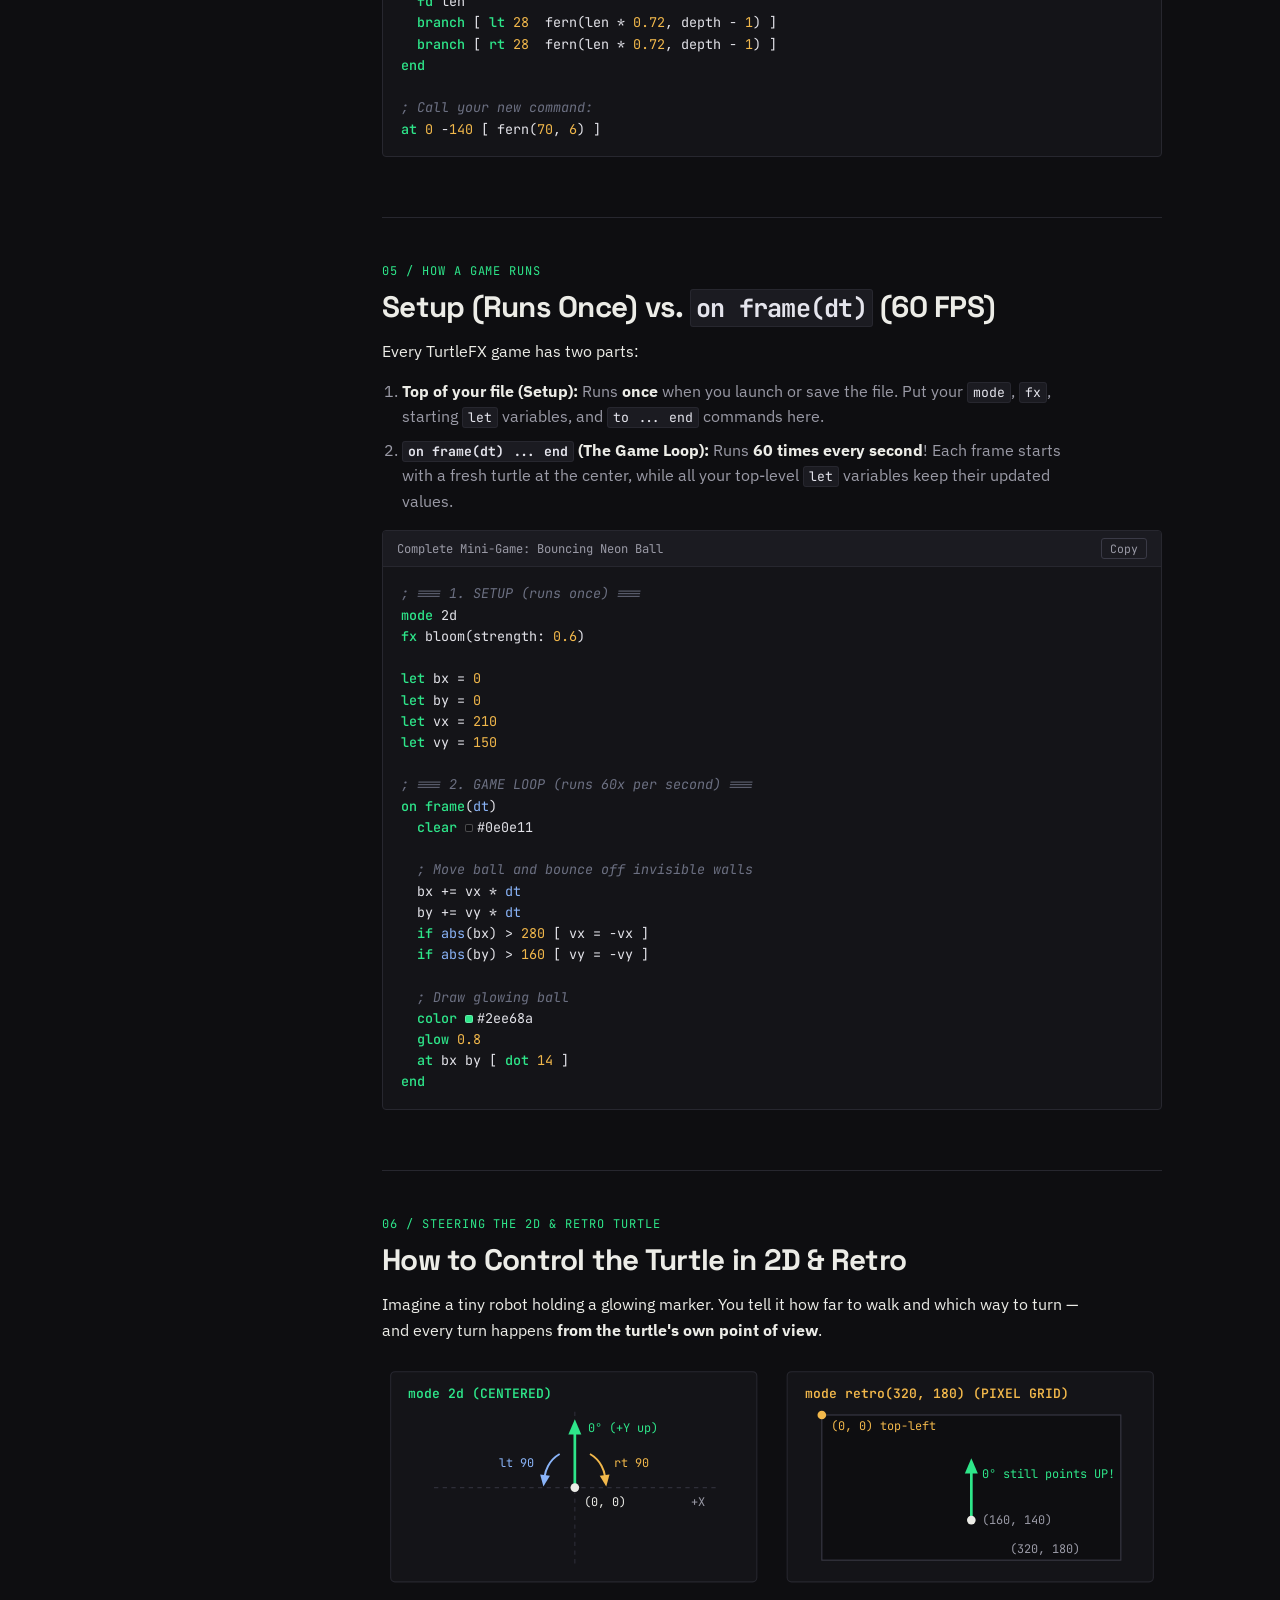
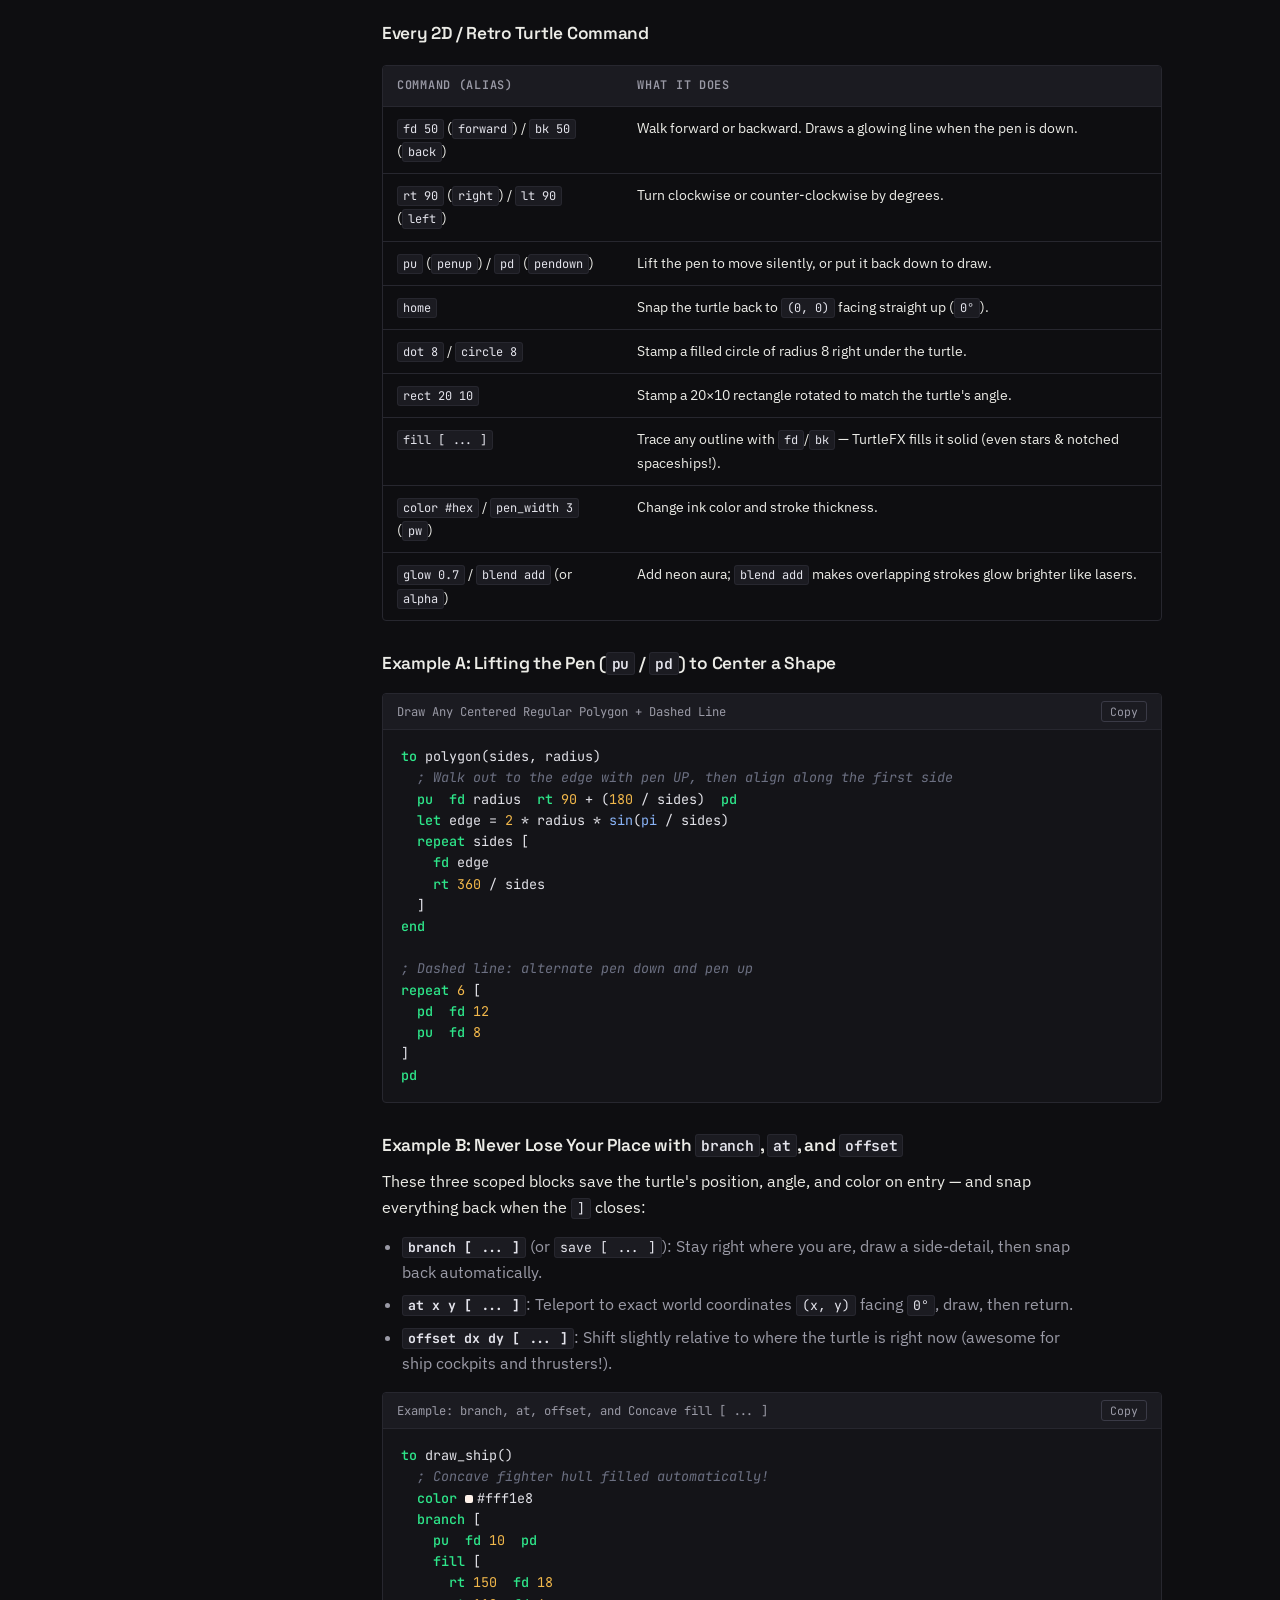
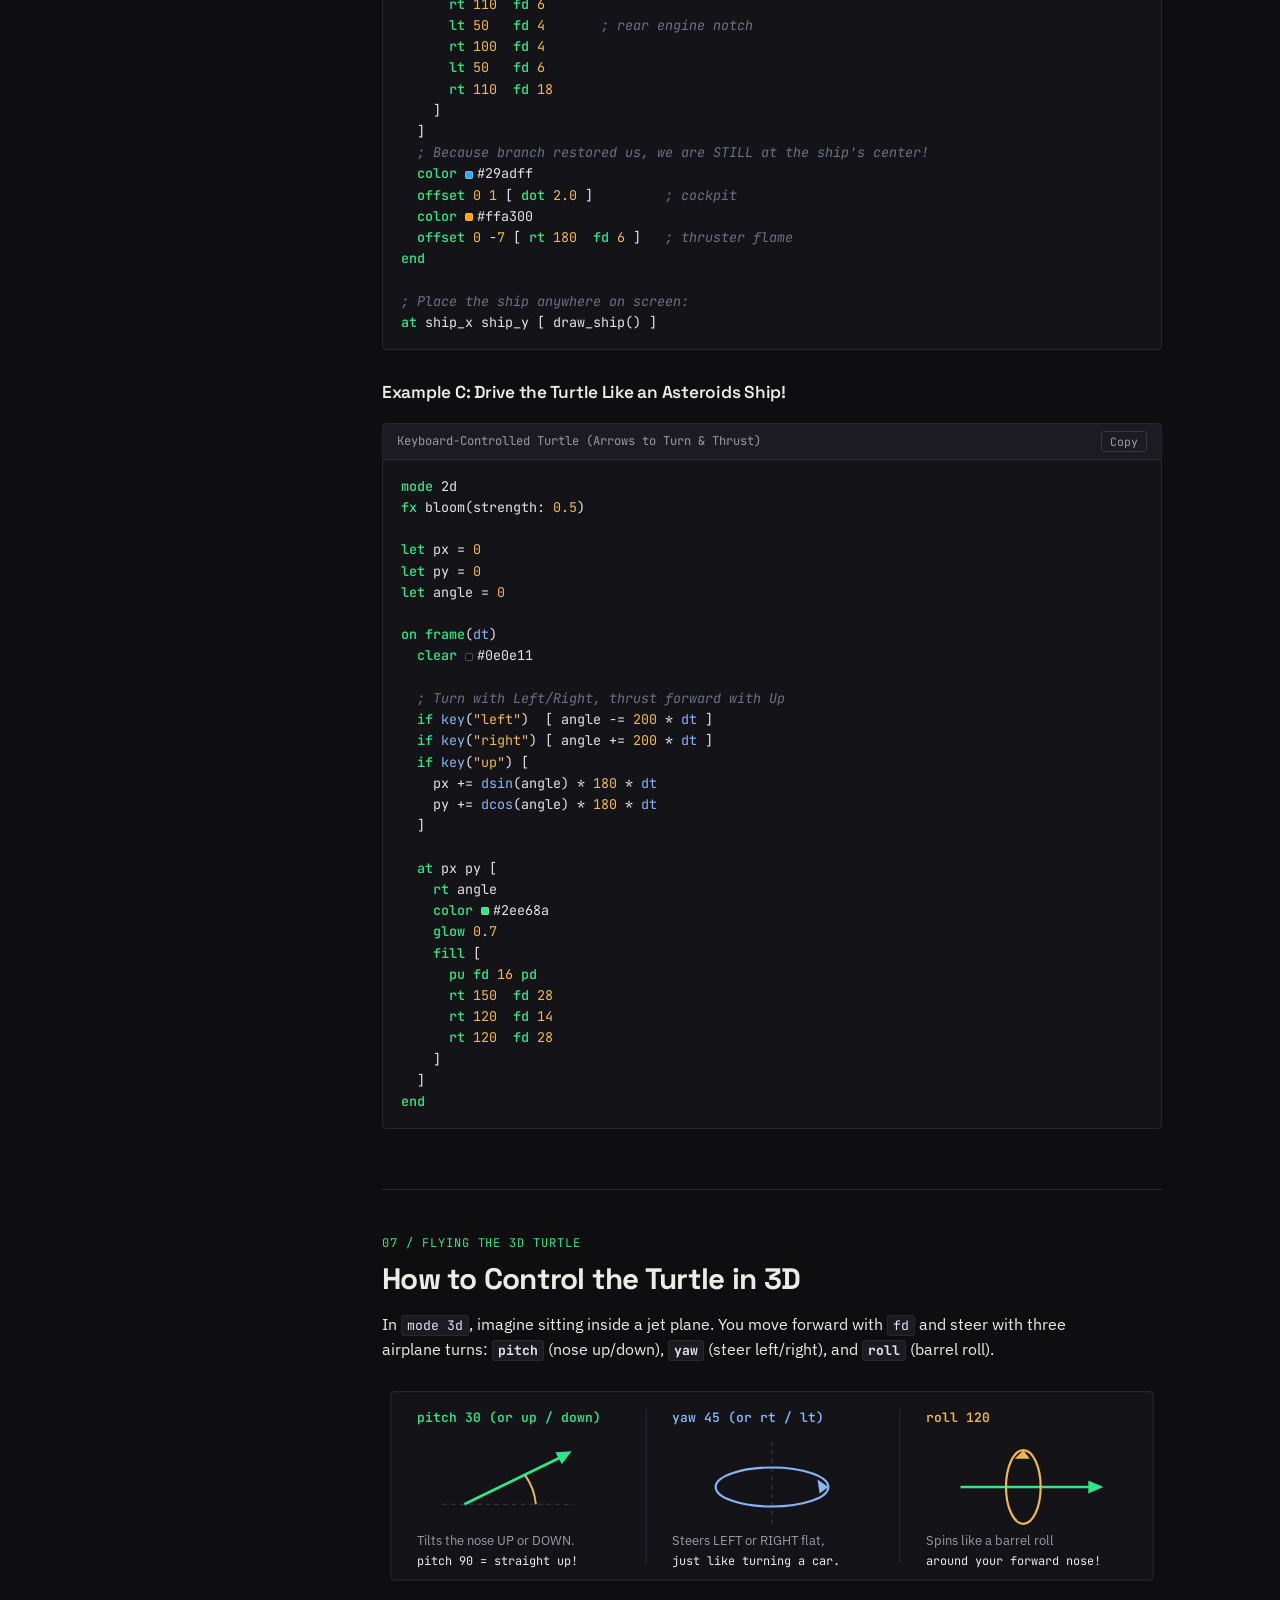
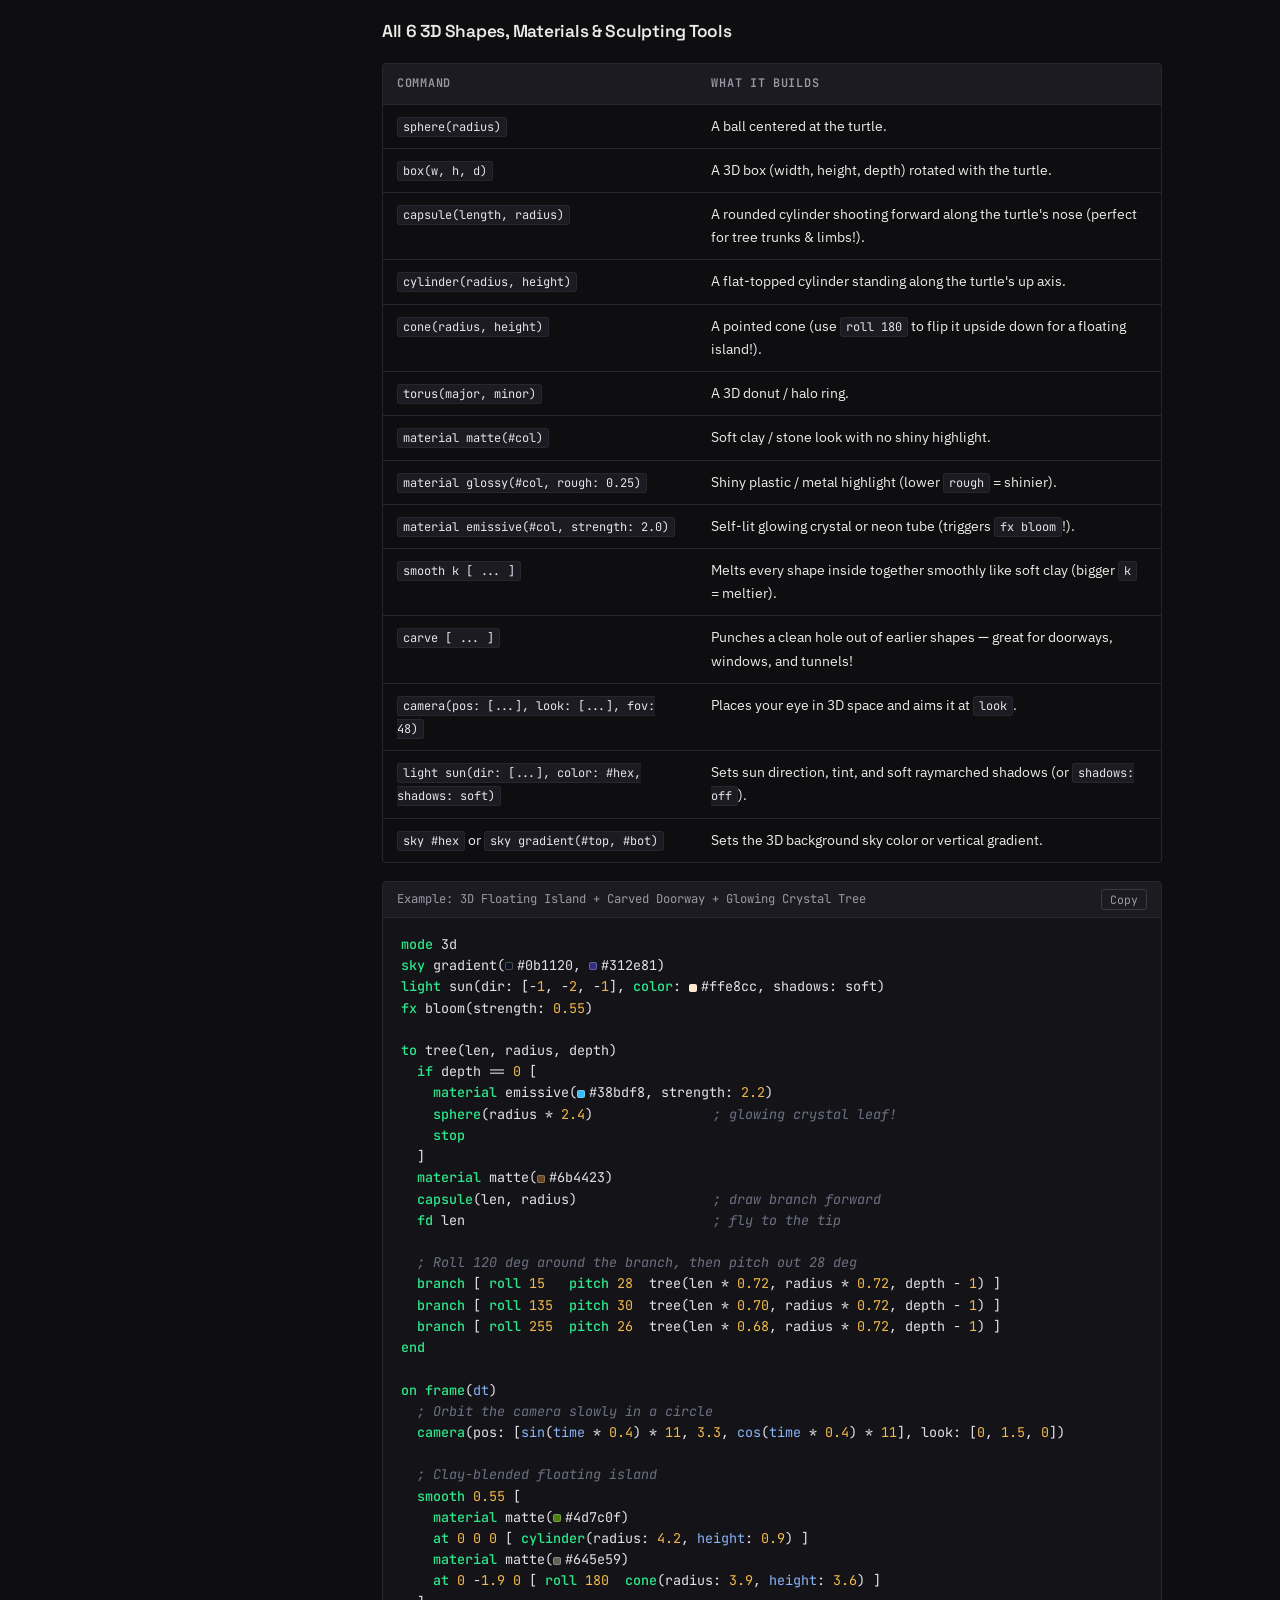
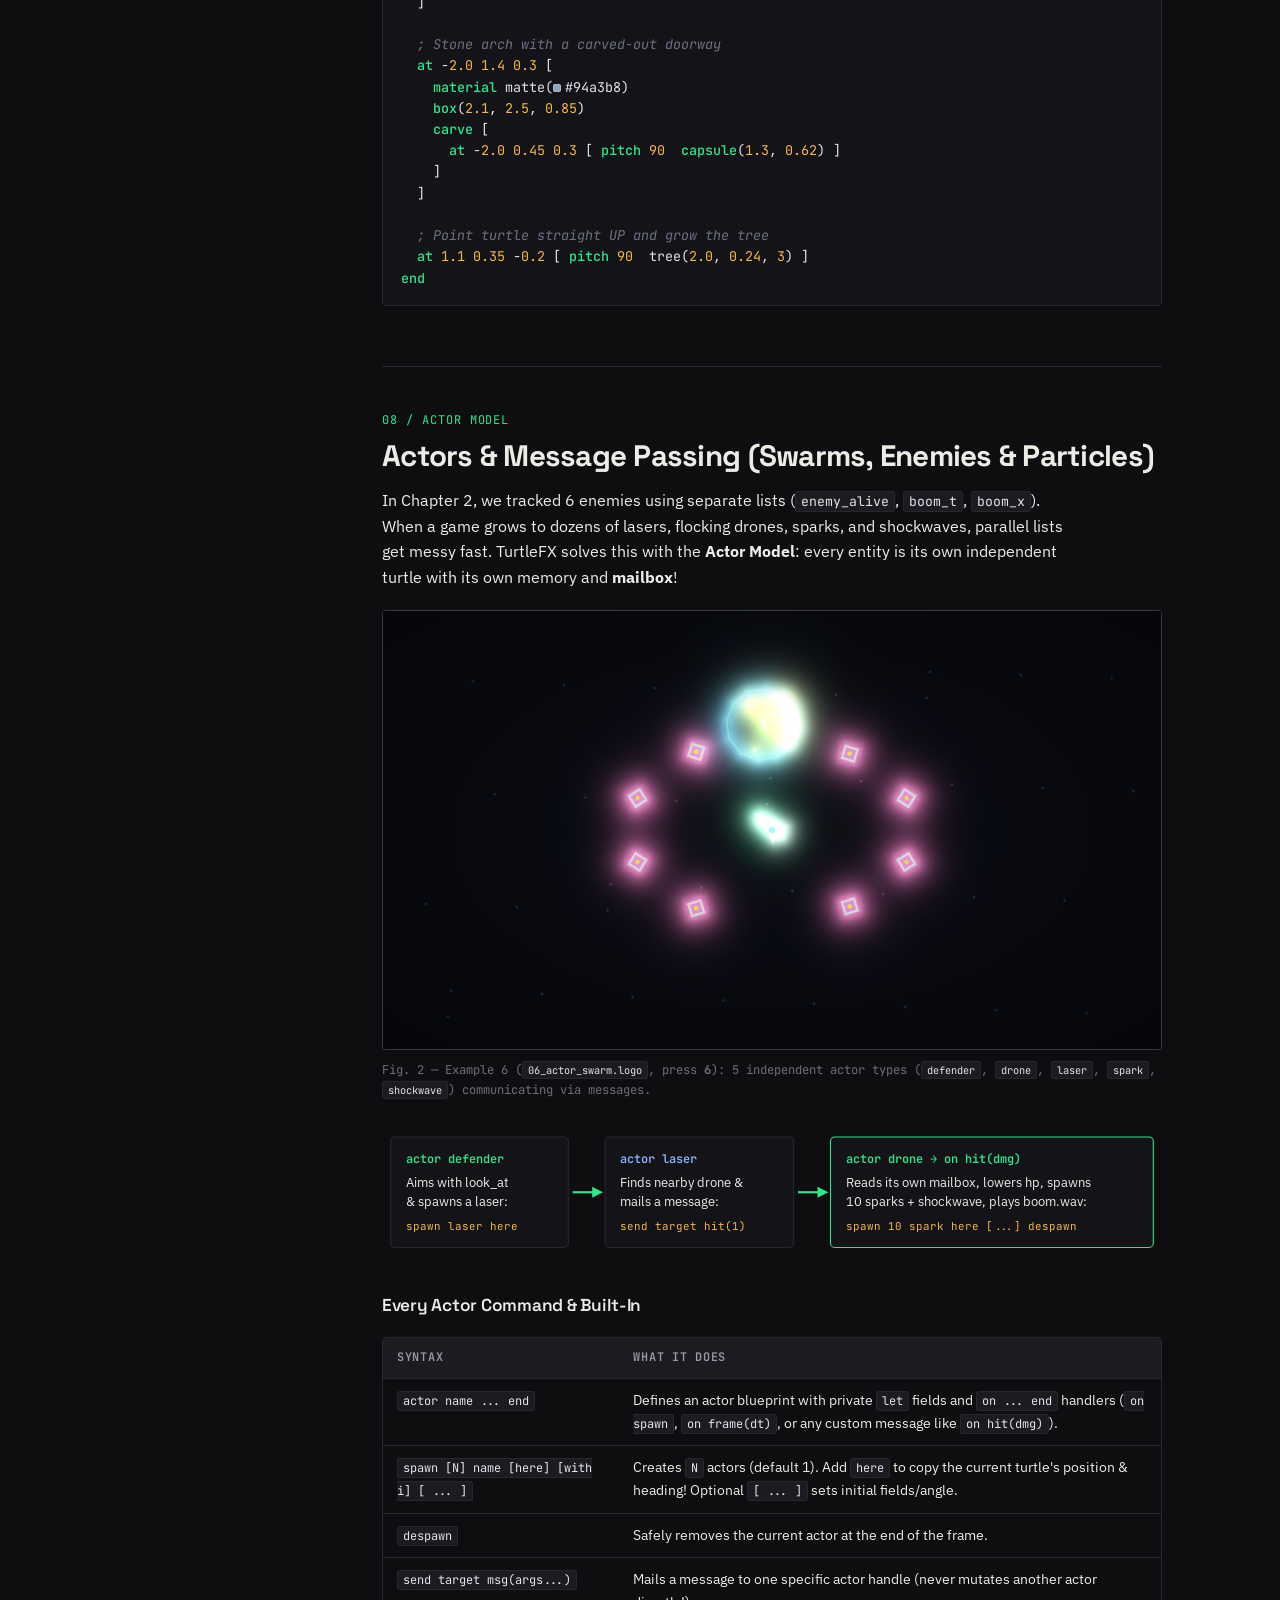
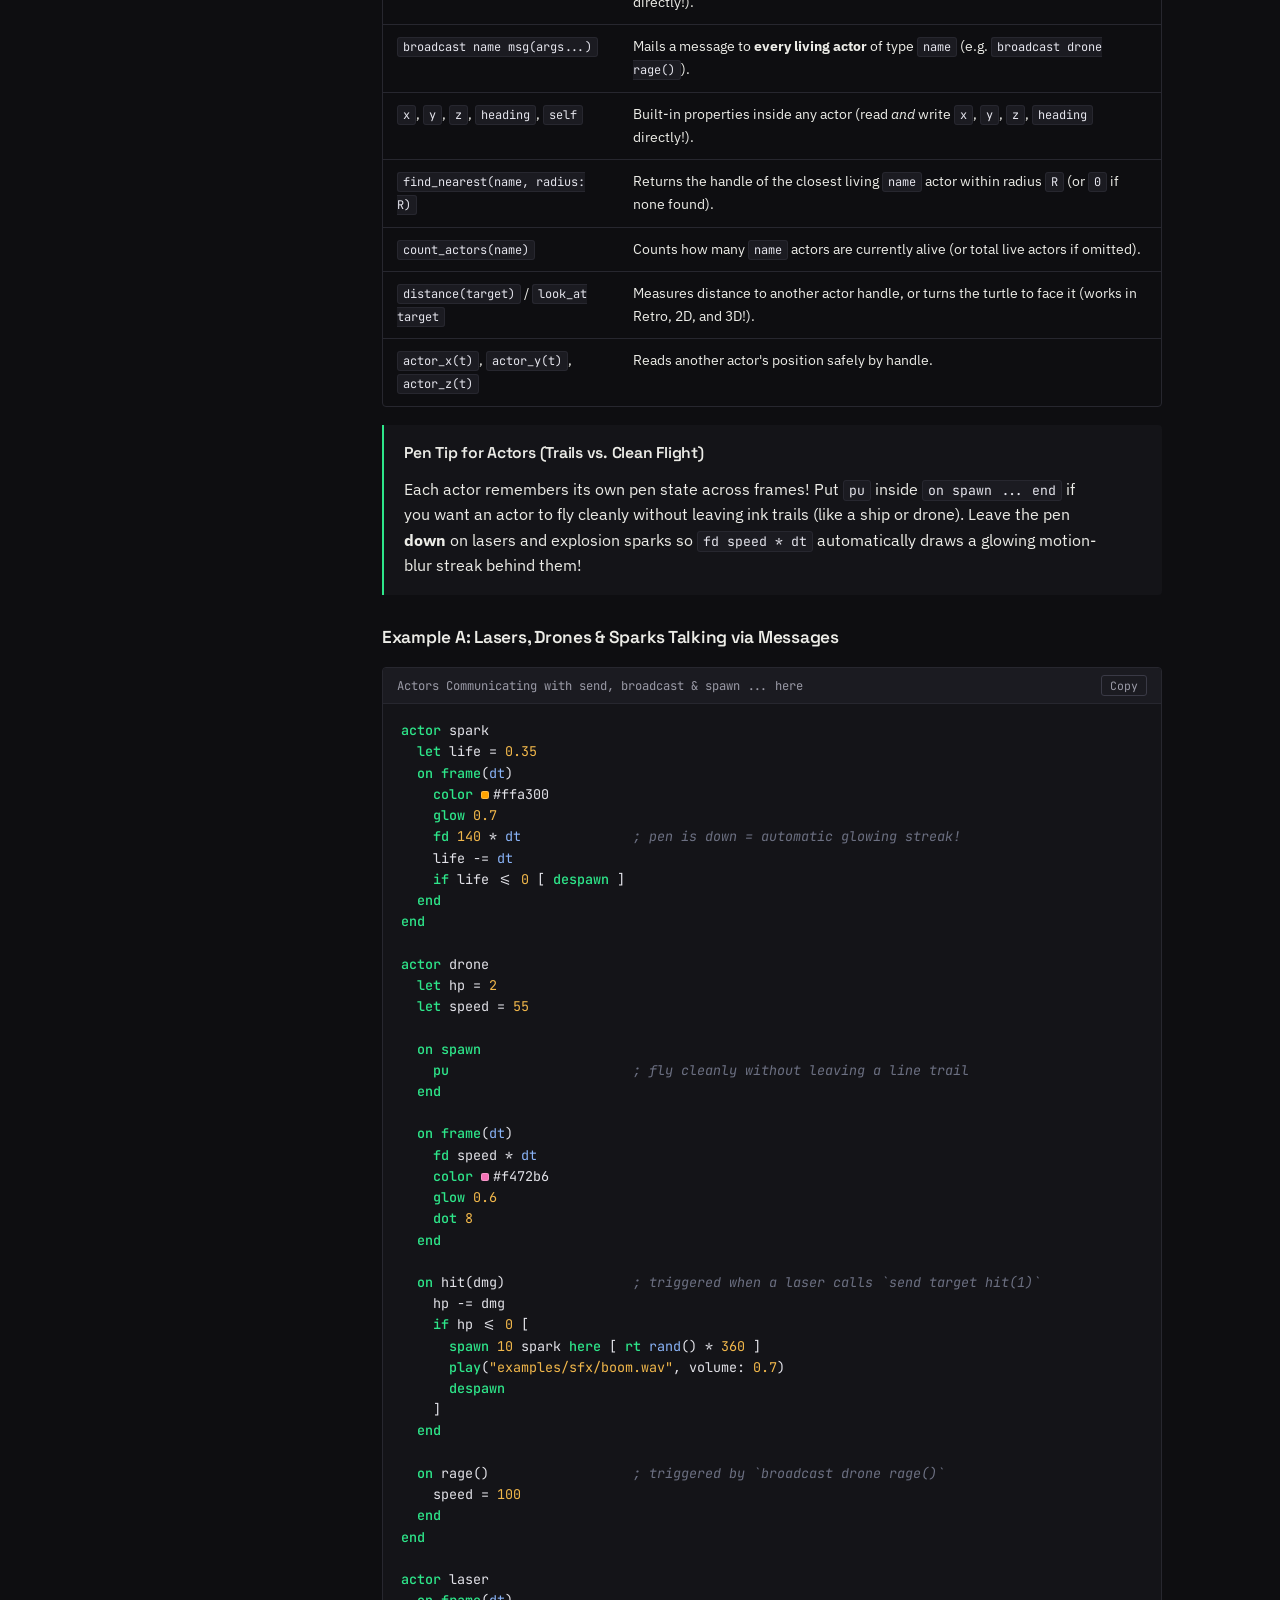
==== commit a333cdbe: "Implement Actor Model, Neon Swarm demo, and Turtle-to-Pixel pipeline docs" ====
--- a/docs/language.html
+++ b/docs/language.html
@@ -49,9 +49,11 @@
       <a href="#ch-5">05. Setup vs. 60 FPS Game Loop</a>
       <a href="#ch-6">06. Steering the 2D &amp; Retro Turtle</a>
       <a href="#ch-7">07. Flying the 3D Turtle</a>
-      <a href="#ch-8">08. Modes, FX, Shaders &amp; Sound</a>
-      <a href="#ch-9">09. How Shaders Work (Retro / 2D / 3D)</a>
-      <a href="#ch-10">10. Limits &amp; Peek Inside the C Code</a>
+      <a href="#ch-8">08. Actors &amp; Message Passing</a>
+      <a href="#ch-9">09. Modes, FX, Shaders &amp; Sound</a>
+      <a href="#ch-10">10. How Shaders Work (Retro / 2D / 3D)</a>
+      <a href="#ch-11">11. Deep Dive: Turtle to Pixel Pipeline</a>
+      <a href="#ch-12">12. Limits &amp; Peek Inside the C Code</a>
     </aside>
 
     <!-- SINGLE-COLUMN SPACIOUS READING STAGE -->
@@ -647,9 +649,165 @@
         </div>
       </section>
 
-      <!-- CHAPTER 8: MODES, PALETTES, CUSTOM SHADERS & WAV SOUND -->
+      <!-- CHAPTER 8: ACTORS & MESSAGE PASSING -->
       <section id="ch-8" class="doc-section">
-        <div class="section-index">08 / LOOKS, CUSTOM SHADERS &amp; SOUND</div>
+        <div class="section-index">08 / ACTOR MODEL</div>
+        <h2>Actors &amp; Message Passing (Swarms, Enemies &amp; Particles)</h2>
+        <p>
+          In Chapter 2, we tracked 6 enemies using separate lists (<code>enemy_alive</code>, <code>boom_t</code>, <code>boom_x</code>).
+          When a game grows to dozens of lasers, flocking drones, sparks, and shockwaves, parallel lists get messy fast.
+          TurtleFX solves this with the <strong>Actor Model</strong>: every entity is its own independent turtle with its own memory and <strong>mailbox</strong>!
+        </p>
+
+        <figure style="margin: 20px 0 24px;">
+          <img src="assets/actor_swarm.png" alt="TurtleFX Example 6: Neon Actor Swarm Space Battle" style="width:100%; display:block; border-radius:4px; border:1px solid #3a3a46;" />
+          <figcaption class="caption">Fig. 2 — Example 6 (<code>06_actor_swarm.logo</code>, press <strong>6</strong>): 5 independent actor types (<code>defender</code>, <code>drone</code>, <code>laser</code>, <code>spark</code>, <code>shockwave</code>) communicating via messages.</figcaption>
+        </figure>
+
+        <!-- INLINE SVG DIAGRAM: ACTOR MESSAGE PASSING -->
+        <div class="diagram-box" aria-label="Actor model message passing flow">
+          <svg viewBox="0 0 720 128" width="100%" role="img">
+            <rect x="8" y="12" width="164" height="102" rx="4" fill="#141418" stroke="#27272f"/>
+            <text x="22" y="36" fill="#2ee68a" font-family="JetBrains Mono, monospace" font-size="11" font-weight="600">actor defender</text>
+            <text x="22" y="58" fill="#ecece7" font-family="IBM Plex Sans, sans-serif" font-size="12">Aims with look_at</text>
+            <text x="22" y="76" fill="#ecece7" font-family="IBM Plex Sans, sans-serif" font-size="12">&amp; spawns a laser:</text>
+            <text x="22" y="98" fill="#f2b84b" font-family="JetBrains Mono, monospace" font-size="10">spawn laser here</text>
+
+            <path d="M 176 63 L 198 63" stroke="#2ee68a" stroke-width="2"/>
+            <polygon points="204,63 194,58 194,68" fill="#2ee68a"/>
+
+            <rect x="206" y="12" width="174" height="102" rx="4" fill="#141418" stroke="#27272f"/>
+            <text x="220" y="36" fill="#8ab4f8" font-family="JetBrains Mono, monospace" font-size="11" font-weight="600">actor laser</text>
+            <text x="220" y="58" fill="#ecece7" font-family="IBM Plex Sans, sans-serif" font-size="12">Finds nearby drone &amp;</text>
+            <text x="220" y="76" fill="#ecece7" font-family="IBM Plex Sans, sans-serif" font-size="12">mails a message:</text>
+            <text x="220" y="98" fill="#f2b84b" font-family="JetBrains Mono, monospace" font-size="10">send target hit(1)</text>
+
+            <path d="M 384 63 L 406 63" stroke="#2ee68a" stroke-width="2"/>
+            <polygon points="412,63 402,58 402,68" fill="#2ee68a"/>
+
+            <rect x="414" y="12" width="298" height="102" rx="4" fill="#141418" stroke="#2ee68a"/>
+            <text x="428" y="36" fill="#2ee68a" font-family="JetBrains Mono, monospace" font-size="11" font-weight="600">actor drone  →  on hit(dmg)</text>
+            <text x="428" y="58" fill="#ecece7" font-family="IBM Plex Sans, sans-serif" font-size="12">Reads its own mailbox, lowers hp, spawns</text>
+            <text x="428" y="76" fill="#ecece7" font-family="IBM Plex Sans, sans-serif" font-size="12">10 sparks + shockwave, plays boom.wav:</text>
+            <text x="428" y="98" fill="#f2b84b" font-family="JetBrains Mono, monospace" font-size="10">spawn 10 spark here [...]   despawn</text>
+          </svg>
+        </div>
+
+        <h3>Every Actor Command &amp; Built-In</h3>
+        <div class="table-wrap">
+          <table>
+            <thead>
+              <tr><th>Syntax</th><th>What It Does</th></tr>
+            </thead>
+            <tbody>
+              <tr><td><code>actor name ... end</code></td><td>Defines an actor blueprint with private <code>let</code> fields and <code>on ... end</code> handlers (<code>on spawn</code>, <code>on frame(dt)</code>, or any custom message like <code>on hit(dmg)</code>).</td></tr>
+              <tr><td><code>spawn [N] name [here] [with i] [ ... ]</code></td><td>Creates <code>N</code> actors (default 1). Add <code>here</code> to copy the current turtle's position &amp; heading! Optional <code>[ ... ]</code> sets initial fields/angle.</td></tr>
+              <tr><td><code>despawn</code></td><td>Safely removes the current actor at the end of the frame.</td></tr>
+              <tr><td><code>send target msg(args...)</code></td><td>Mails a message to one specific actor handle (never mutates another actor directly!).</td></tr>
+              <tr><td><code>broadcast name msg(args...)</code></td><td>Mails a message to <strong>every living actor</strong> of type <code>name</code> (e.g. <code>broadcast drone rage()</code>).</td></tr>
+              <tr><td><code>x</code>, <code>y</code>, <code>z</code>, <code>heading</code>, <code>self</code></td><td>Built-in properties inside any actor (read <em>and</em> write <code>x</code>, <code>y</code>, <code>z</code>, <code>heading</code> directly!).</td></tr>
+              <tr><td><code>find_nearest(name, radius: R)</code></td><td>Returns the handle of the closest living <code>name</code> actor within radius <code>R</code> (or <code>0</code> if none found).</td></tr>
+              <tr><td><code>count_actors(name)</code></td><td>Counts how many <code>name</code> actors are currently alive (or total live actors if omitted).</td></tr>
+              <tr><td><code>distance(target)</code> / <code>look_at target</code></td><td>Measures distance to another actor handle, or turns the turtle to face it (works in Retro, 2D, and 3D!).</td></tr>
+              <tr><td><code>actor_x(t)</code>, <code>actor_y(t)</code>, <code>actor_z(t)</code></td><td>Reads another actor's position safely by handle.</td></tr>
+            </tbody>
+          </table>
+        </div>
+
+        <div class="note-block">
+          <h3>Pen Tip for Actors (Trails vs. Clean Flight)</h3>
+          <p>
+            Each actor remembers its own pen state across frames! Put <code>pu</code> inside <code>on spawn ... end</code> if you want an actor to fly cleanly without leaving ink trails (like a ship or drone).
+            Leave the pen <strong>down</strong> on lasers and explosion sparks so <code>fd speed * dt</code> automatically draws a glowing motion-blur streak behind them!
+          </p>
+        </div>
+
+        <h3>Example A: Lasers, Drones &amp; Sparks Talking via Messages</h3>
+        <div class="code-box">
+          <div class="code-title">Actors Communicating with send, broadcast &amp; spawn ... here <button class="copy-btn">Copy</button></div>
+<pre><code>actor spark
+  let life = 0.35
+  on frame(dt)
+    color #ffa300
+    glow 0.7
+    fd 140 * dt              ; pen is down = automatic glowing streak!
+    life -= dt
+    if life &lt;= 0 [ despawn ]
+  end
+end
+
+actor drone
+  let hp = 2
+  let speed = 55
+
+  on spawn
+    pu                       ; fly cleanly without leaving a line trail
+  end
+
+  on frame(dt)
+    fd speed * dt
+    color #f472b6
+    glow 0.6
+    dot 8
+  end
+
+  on hit(dmg)                ; triggered when a laser calls `send target hit(1)`
+    hp -= dmg
+    if hp &lt;= 0 [
+      spawn 10 spark here [ rt rand() * 360 ]
+      play("examples/sfx/boom.wav", volume: 0.7)
+      despawn
+    ]
+  end
+
+  on rage()                  ; triggered by `broadcast drone rage()`
+    speed = 100
+  end
+end
+
+actor laser
+  on frame(dt)
+    color #2ee68a
+    glow 0.8
+    fd 440 * dt
+    let target = find_nearest(drone, radius: 18)
+    if target [
+      send target hit(1)     ; clean message passing!
+      despawn
+    ]
+  end
+end</code></pre>
+        </div>
+
+        <h3>Example B: 3D Flocking Fireflies (Actors Work in 3D Too!)</h3>
+        <div class="code-box">
+          <div class="code-title">3D Glowing Firefly Swarm Using mode 3d + Actors <button class="copy-btn">Copy</button></div>
+<pre><code>mode 3d
+fx bloom(strength: 0.6)
+
+actor firefly
+  on frame(dt)
+    let buddy = find_nearest(firefly, radius: 3.0)
+    if buddy [ look_at buddy ]
+    yaw (rand() - 0.5) * 60 * dt
+    fd 1.8 * dt
+    material emissive(#2ee68a, strength: 2.0)
+    sphere(0.14)
+  end
+end
+
+spawn 24 firefly [
+  x = (rand() - 0.5) * 8
+  y = 1 + rand() * 4
+  z = (rand() - 0.5) * 8
+  yaw rand() * 360
+]</code></pre>
+        </div>
+      </section>
+
+      <!-- CHAPTER 9: MODES, PALETTES, CUSTOM SHADERS & WAV SOUND -->
+      <section id="ch-9" class="doc-section">
+        <div class="section-index">09 / LOOKS, CUSTOM SHADERS &amp; SOUND</div>
         <h2>Modes, FX, Custom GLSL Shaders &amp; WAV Sound</h2>
         <p>
           You can completely transform the vibe of any game — from crisp neon vector to dusty 1990s GameBoy — by changing just 1 or 2 lines at the top of your script, plugging in your own custom GLSL shader, or playing <code>.wav</code> sound effects:
@@ -756,9 +914,9 @@
         </div>
       </section>
 
-      <!-- CHAPTER 9: HOW SHADERS WORK (PLAIN ENGLISH) -->
-      <section id="ch-9" class="doc-section">
-        <div class="section-index">09 / HOW THE GRAPHICS WORK</div>
+      <!-- CHAPTER 10: HOW SHADERS WORK (PLAIN ENGLISH) -->
+      <section id="ch-10" class="doc-section">
+        <div class="section-index">10 / HOW THE GRAPHICS WORK</div>
         <h2>How Shaders Work — and How Retro, 2D &amp; 3D Work Here</h2>
 
         <div class="note-block">
@@ -851,13 +1009,136 @@
         </div>
       </section>
 
-      <!-- CHAPTER 10: LIMITS & CURIOUS UNDER-THE-HOOD MAP -->
-      <section id="ch-10" class="doc-section">
-        <div class="section-index">10 / LIMITS &amp; PEEK INSIDE THE C CODE</div>
+      <!-- CHAPTER 11: DETAILED RENDER PIPELINE (TURTLE TO PIXEL) -->
+      <section id="ch-11" class="doc-section">
+        <div class="section-index">11 / DEEP DIVE: TURTLE TO PIXEL</div>
+        <h2>How a Turtle Command Becomes a Screen Pixel (Full Pipeline)</h2>
+        <p>
+          Ever wondered what <em>actually</em> happens inside the computer when you write <code>rt 45  fd 50</code>
+          (with <code>color #2ee68a</code>, <code>pen_width 4</code>, <code>glow 0.6</code>)?
+          The secret is that <strong>the turtle never draws a single pixel</strong>! Here is the exact 6-stage pipeline from text to light on your monitor:
+        </p>
+
+        <!-- INLINE SVG DIAGRAM: 6-STAGE TURTLE TO PIXEL PIPELINE -->
+        <div class="diagram-box" aria-label="6 stage pipeline from turtle movement to screen pixel">
+          <svg viewBox="0 0 720 218" width="100%" role="img">
+            <!-- Top Row: Stages 1 -> 2 -> 3 -->
+            <rect x="8" y="10" width="212" height="84" rx="4" fill="#141418" stroke="#27272f"/>
+            <text x="22" y="32" fill="#2ee68a" font-family="JetBrains Mono, monospace" font-size="11" font-weight="600">STAGE 1 · PARSER (ONCE)</text>
+            <text x="22" y="54" fill="#ecece7" font-family="IBM Plex Sans, sans-serif" font-size="12">"rt 45 fd 50" → AST tree</text>
+            <text x="22" y="74" fill="#9a9aa6" font-family="JetBrains Mono, monospace" font-size="10">logo_parser.c</text>
+
+            <path d="M 224 52 L 246 52" stroke="#2ee68a" stroke-width="2"/>
+            <polygon points="252,52 242,47 242,57" fill="#2ee68a"/>
+
+            <rect x="254" y="10" width="212" height="84" rx="4" fill="#141418" stroke="#27272f"/>
+            <text x="268" y="32" fill="#2ee68a" font-family="JetBrains Mono, monospace" font-size="11" font-weight="600">STAGE 2 · VM &amp; ACTORS</text>
+            <text x="268" y="54" fill="#ecece7" font-family="IBM Plex Sans, sans-serif" font-size="12">Math endpoint → Prim2D/3D</text>
+            <text x="268" y="74" fill="#9a9aa6" font-family="JetBrains Mono, monospace" font-size="10">logo_vm.c (60x/sec)</text>
+
+            <path d="M 470 52 L 492 52" stroke="#2ee68a" stroke-width="2"/>
+            <polygon points="498,52 488,47 488,57" fill="#2ee68a"/>
+
+            <rect x="500" y="10" width="212" height="84" rx="4" fill="#141418" stroke="#27272f"/>
+            <text x="514" y="32" fill="#8ab4f8" font-family="JetBrains Mono, monospace" font-size="11" font-weight="600">STAGE 3 · VRAM PACKING</text>
+            <text x="514" y="54" fill="#ecece7" font-family="IBM Plex Sans, sans-serif" font-size="12">RGBA32F float data texture</text>
+            <text x="514" y="74" fill="#9a9aa6" font-family="JetBrains Mono, monospace" font-size="10">renderer.c (UpdateTexture)</text>
+
+            <!-- Connector down from Stage 3 to Stage 4 -->
+            <path d="M 606 96 L 606 116" stroke="#2ee68a" stroke-width="2"/>
+            <polygon points="606,122 601,112 611,112" fill="#2ee68a"/>
+
+            <!-- Bottom Row: Stages 6 <- 5 <- 4 -->
+            <rect x="500" y="124" width="212" height="84" rx="4" fill="#141418" stroke="#8ab4f8"/>
+            <text x="514" y="146" fill="#8ab4f8" font-family="JetBrains Mono, monospace" font-size="11" font-weight="600">STAGE 4 · PASS 1 (SDF)</text>
+            <text x="514" y="168" fill="#ecece7" font-family="IBM Plex Sans, sans-serif" font-size="12">Every pixel queries distance</text>
+            <text x="514" y="188" fill="#9a9aa6" font-family="JetBrains Mono, monospace" font-size="10">FRAG_SCENE_2D / 3D</text>
+
+            <path d="M 496 166 L 474 166" stroke="#2ee68a" stroke-width="2"/>
+            <polygon points="468,166 478,161 478,171" fill="#2ee68a"/>
+
+            <rect x="254" y="124" width="212" height="84" rx="4" fill="#141418" stroke="#f2b84b"/>
+            <text x="268" y="146" fill="#f2b84b" font-family="JetBrains Mono, monospace" font-size="11" font-weight="600">STAGE 5 · PASS 2 (BLOOM)</text>
+            <text x="268" y="168" fill="#ecece7" font-family="IBM Plex Sans, sans-serif" font-size="12">Bright extract + H/V blur</text>
+            <text x="268" y="188" fill="#9a9aa6" font-family="JetBrains Mono, monospace" font-size="10">1/3-res ping-pong FBOs</text>
+
+            <path d="M 250 166 L 228 166" stroke="#2ee68a" stroke-width="2"/>
+            <polygon points="222,166 232,161 232,171" fill="#2ee68a"/>
+
+            <rect x="8" y="124" width="212" height="84" rx="4" fill="#141418" stroke="#2ee68a"/>
+            <text x="22" y="146" fill="#2ee68a" font-family="JetBrains Mono, monospace" font-size="11" font-weight="600">STAGE 6 · PASS 3 &amp; 4</text>
+            <text x="22" y="168" fill="#ecece7" font-family="IBM Plex Sans, sans-serif" font-size="12">Dither, Palette, CRT, Custom</text>
+            <text x="22" y="188" fill="#9a9aa6" font-family="JetBrains Mono, monospace" font-size="10">FRAG_POST → Monitor!</text>
+          </svg>
+        </div>
+
+        <ol class="step-list">
+          <li>
+            <strong>Stage 1 — Text → AST (Once on Load/Save):</strong>
+            <code>logo_parser.c</code> reads <code>rt 45 fd 50</code> once and turns it into compact AST structs in RAM. It never re-parses text while your game runs.
+          </li>
+          <li>
+            <strong>Stage 2 — Turtle Move → Pure Math Shape (CPU, 60×/sec):</strong>
+            Inside <code>turtle_forward()</code> (<code>logo_vm.c</code>), starting from <code>(0, 0)</code> at <code>45°</code>, the VM computes the endpoint
+            <code>(35.36, 35.36)</code> using <code>sin</code> and <code>cos</code>. Because the pen is down, it appends one <code>Prim2D</code> struct
+            (start point, end point, half-width <code>2.0</code>, RGBA color, glow <code>0.6</code>, blend mode) into <code>vm-&gt;scene.prims2d[]</code>.
+            For <code>fill [ ... ]</code>, an ear-clipping triangulator slices concave polygons into <code>PRIM2D_TRIANGLE</code> entries.
+            For Actors, the VM runs every alive actor's <code>on frame(dt)</code> and mailbox handlers into the exact same list!
+          </li>
+          <li>
+            <strong>Stage 3 — Packing Shapes into GPU Textures (CPU → VRAM):</strong>
+            OpenGL 3.3 uniform arrays hit small size limits. Instead, <code>renderer.c</code> packs each shape into a floating-point <code>RGBA32F</code> texture
+            and uploads it in one call to <code>UpdateTexture()</code>:
+          </li>
+        </ol>
+
+        <div class="mini-grid">
+          <div class="mini-box">
+            <h4>2D / Retro Texture (1024 × 4 RGBA32F)</h4>
+            <p>
+              <strong>Row 0:</strong> <code>(type, x0, y0, x1)</code><br>
+              <strong>Row 1:</strong> <code>(y1, x2/halfW, y2/halfH, radius/angle)</code><br>
+              <strong>Row 2:</strong> <code>(r, g, b, a)</code><br>
+              <strong>Row 3:</strong> <code>(glow, blendMode, 0, 0)</code>
+            </p>
+          </div>
+          <div class="mini-box">
+            <h4>3D SDF Texture (256 × 5 RGBA32F)</h4>
+            <p>
+              <strong>Row 0:</strong> <code>(type, px, py, pz)</code><br>
+              <strong>Row 1:</strong> <code>(fwd.x, fwd.y, fwd.z, size0)</code><br>
+              <strong>Row 2:</strong> <code>(up.x, up.y, up.z, size1)</code><br>
+              <strong>Row 3–4:</strong> <code>(r, g, b, size2)</code> + <code>(mat, param, smoothK, op)</code>
+            </p>
+          </div>
+        </div>
+
+        <ol class="step-list" start="4">
+          <li>
+            <strong>Stage 4 — Pass 1: Parallel Signed Distance Shader (<code>FRAG_SCENE_2D</code> / <code>FRAG_SCENE_3D</code>):</strong>
+            <code>renderer.c</code> draws one giant rectangle covering the offscreen framebuffer <code>scene_rt</code>. Every pixel runs the shader in parallel,
+            fetches each shape via <code>texelFetch(uPrims, ivec2(i, row), 0)</code>, and measures its exact mathematical distance <code>d</code>:
+            <br>• <strong>2D mode:</strong> <code>d = sdSegment(p, a, b) - halfWidth</code>. Pixels where <code>d &lt; 0</code> are inside the line; <code>smoothstep</code> gives crisp anti-aliasing, and <code>exp(-max(d, 0) / radius)</code> adds the neon halo!
+            <br>• <strong>Retro mode:</strong> <code>scene_rt</code> is shrunk to <code>320×180</code> (<code>TEXTURE_FILTER_POINT</code>), pixel centers snap to <code>floor(uv * res) + 0.5</code>, and coverage becomes a crisp 1-bit <code>step(d, 0.0)</code>.
+            <br>• <strong>3D mode:</strong> Every pixel shoots a 3D camera ray and sphere-traces up to 84 steps (<code>t += mapScene(pos).d</code>), blending shapes with <code>min</code>, <code>smin</code> (<code>smooth</code>), or <code>max(d, -dPrim)</code> (<code>carve</code>), then computes surface normals, 28-step soft shadows, AO, and fog.
+          </li>
+          <li>
+            <strong>Stage 5 — Pass 2: Optional 2-Pass Bloom:</strong>
+            If <code>fx bloom(...)</code> is active, <code>FRAG_BLOOM_EXTRACT</code> pulls bright pixels (<code>lum &gt; 0.55</code>) into a 1/3-resolution FBO and <code>FRAG_BLUR</code> blurs them horizontally, then vertically.
+          </li>
+          <li>
+            <strong>Stage 6 — Pass 3 &amp; 4: Unified Post-FX + Custom Shader → Monitor:</strong>
+            <code>FRAG_POST</code> composites <code>scene_rt</code> + bloom onto your screen with CRT curvature, soft tone-mapping, 4×4 Bayer dithering, palette quantization (PICO-8, GameBoy, CGA, Sunset), scanlines, and vignette. If you attached <code>fx shader(...)</code>, Pass 4 runs your custom GLSL code right on top before the pixel lights up on your display!
+          </li>
+        </ol>
+      </section>
+
+      <!-- CHAPTER 12: LIMITS & CURIOUS UNDER-THE-HOOD MAP -->
+      <section id="ch-12" class="doc-section">
+        <div class="section-index">12 / LIMITS &amp; PEEK INSIDE THE C CODE</div>
         <h2>Engine Limits &amp; Where Everything Lives</h2>
         <p>
-          Curious how the C11 + raylib engine stores your shapes? Every frame, TurtleFX packs your shapes into floating-point GPU textures
-          (<code>1024×4</code> for 2D, <code>256×5</code> for 3D) so the shaders can read hundreds of shapes without hitting OpenGL limits.
+          Here are the built-in memory ceilings and the exact C source files powering every stage of the pipeline:
         </p>
 
         <div class="table-wrap">
@@ -868,9 +1149,11 @@
             <tbody>
               <tr><td>2D / Retro shapes per frame</td><td><strong>1,024</strong> segments, dots, rects, or filled triangles</td></tr>
               <tr><td>3D shapes per frame</td><td><strong>256</strong> spheres, capsules, boxes, cylinders, cones, or toruses</td></tr>
+              <tr><td>Live Actors &amp; Messages</td><td><strong>256</strong> simultaneous actors, <strong>32</strong> actor types, <strong>12</strong> fields/actor, <strong>256</strong> queued messages/wave</td></tr>
               <tr><td>Items inside a single list</td><td><strong>64</strong> numbers (<code>[0]</code> through <code>[63]</code>)</td></tr>
               <tr><td>Variables / Custom commands</td><td><strong>256</strong> globals, <strong>256</strong> locals, <strong>64</strong> <code>to ... end</code> commands</td></tr>
               <tr><td>Nesting depth</td><td><strong>64</strong> nested <code>branch</code>/<code>at</code> blocks, <strong>64</strong> recursion levels, <strong>128</strong> corners per <code>fill</code></td></tr>
+              <tr><td>Cached WAV sounds</td><td><strong>32</strong> unique <code>.wav</code> files auto-cached in RAM</td></tr>
             </tbody>
           </table>
         </div>
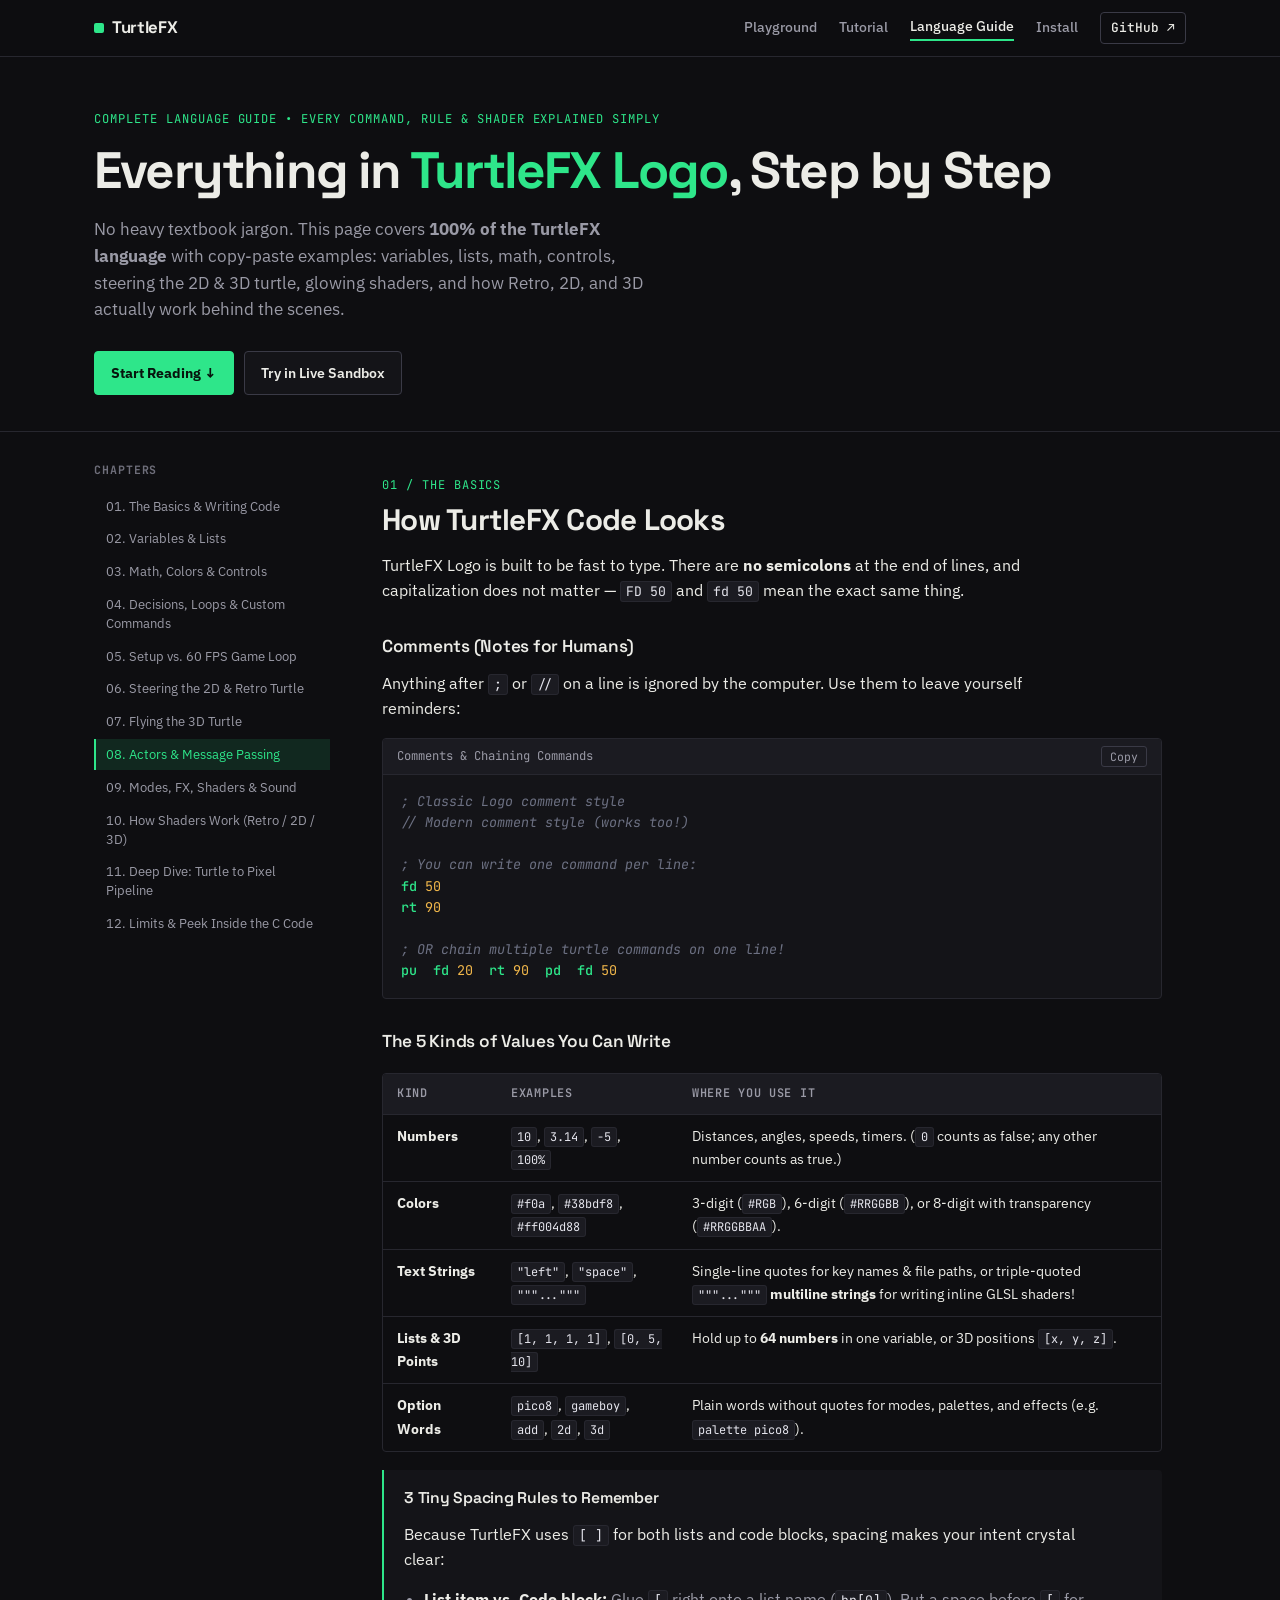
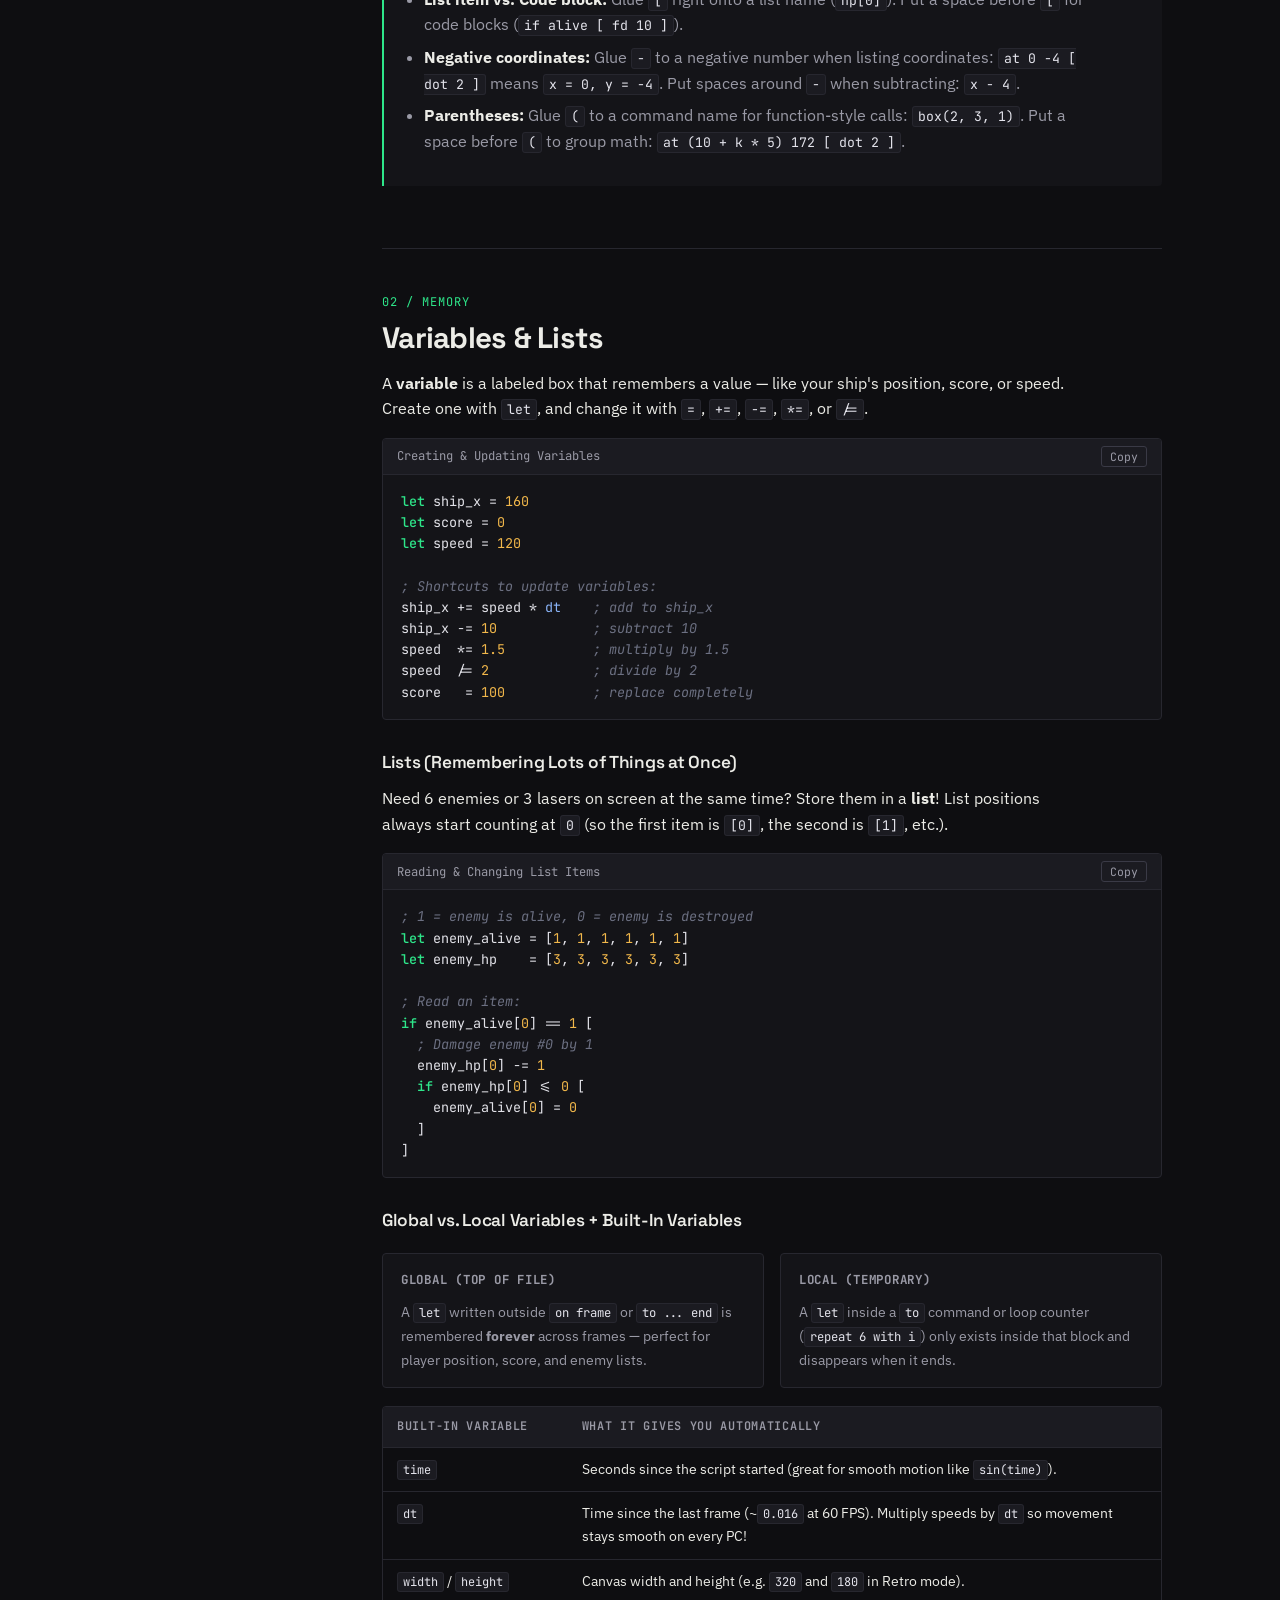
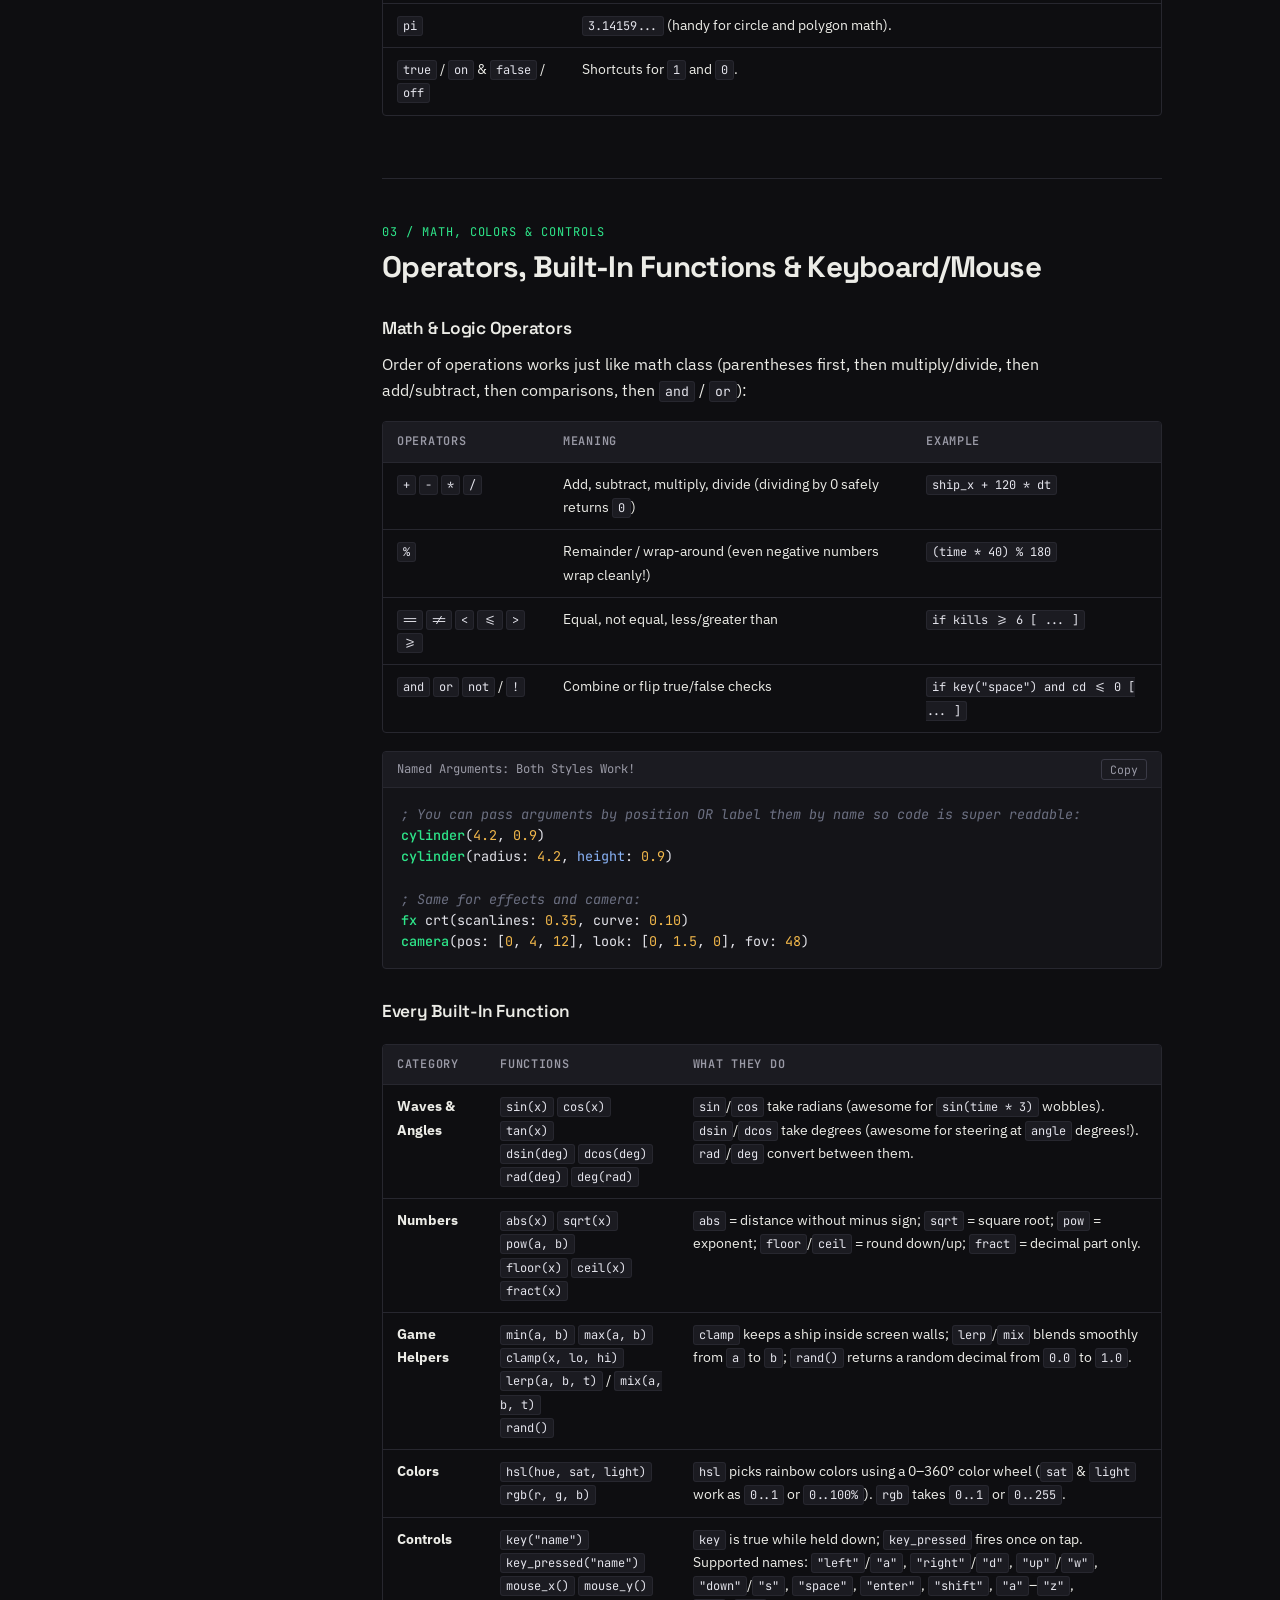
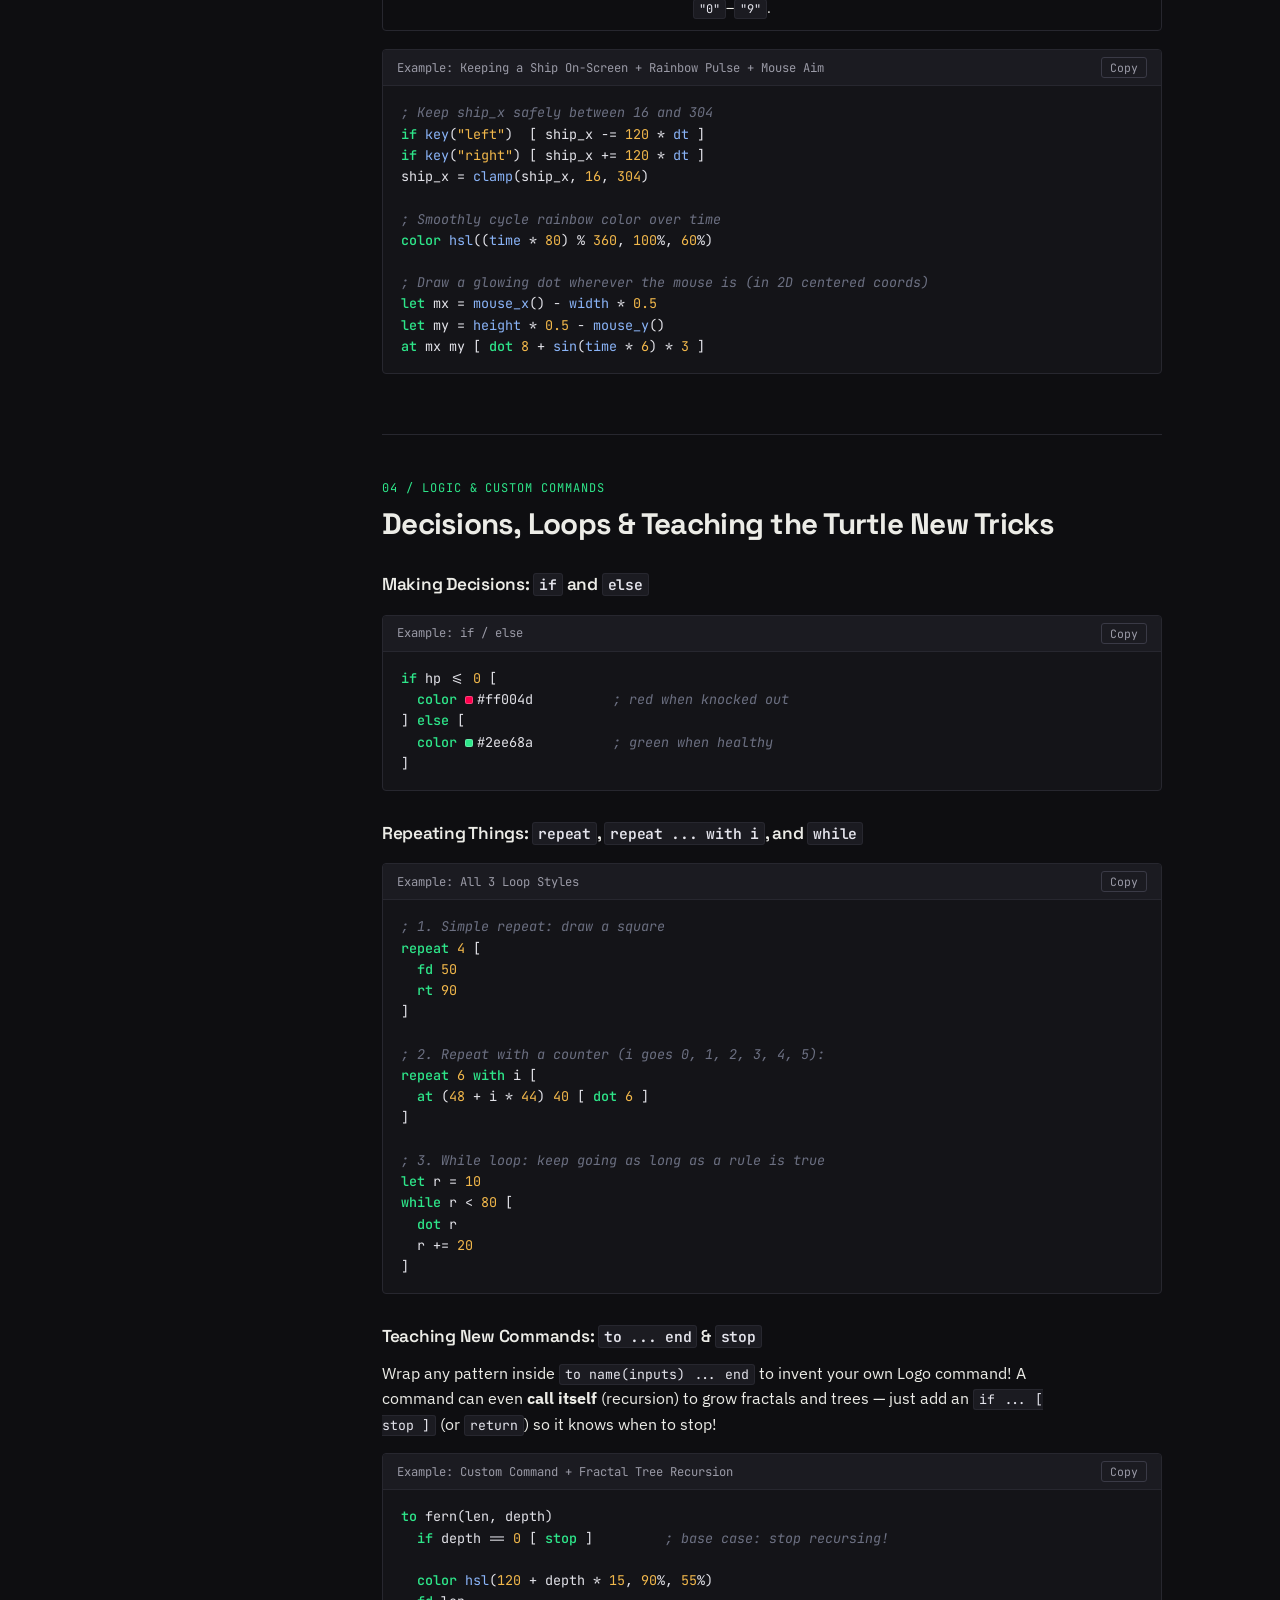
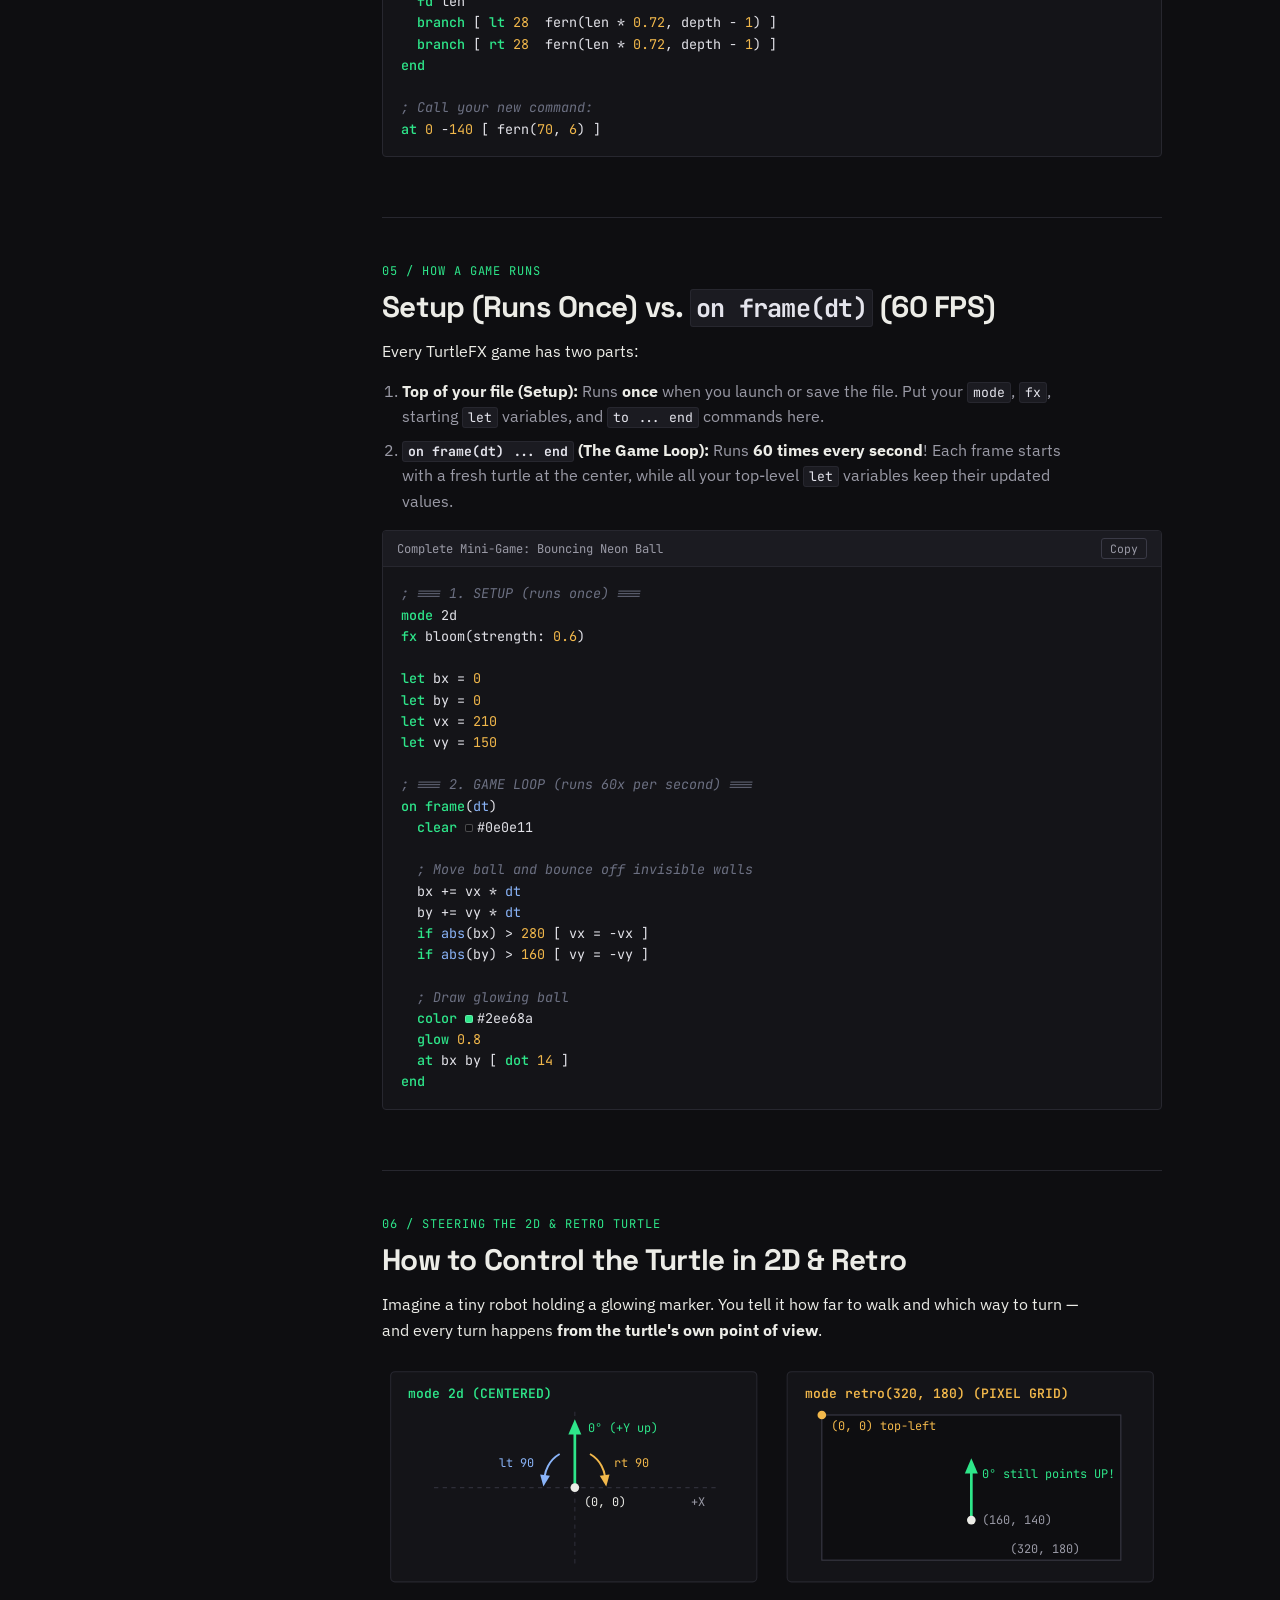
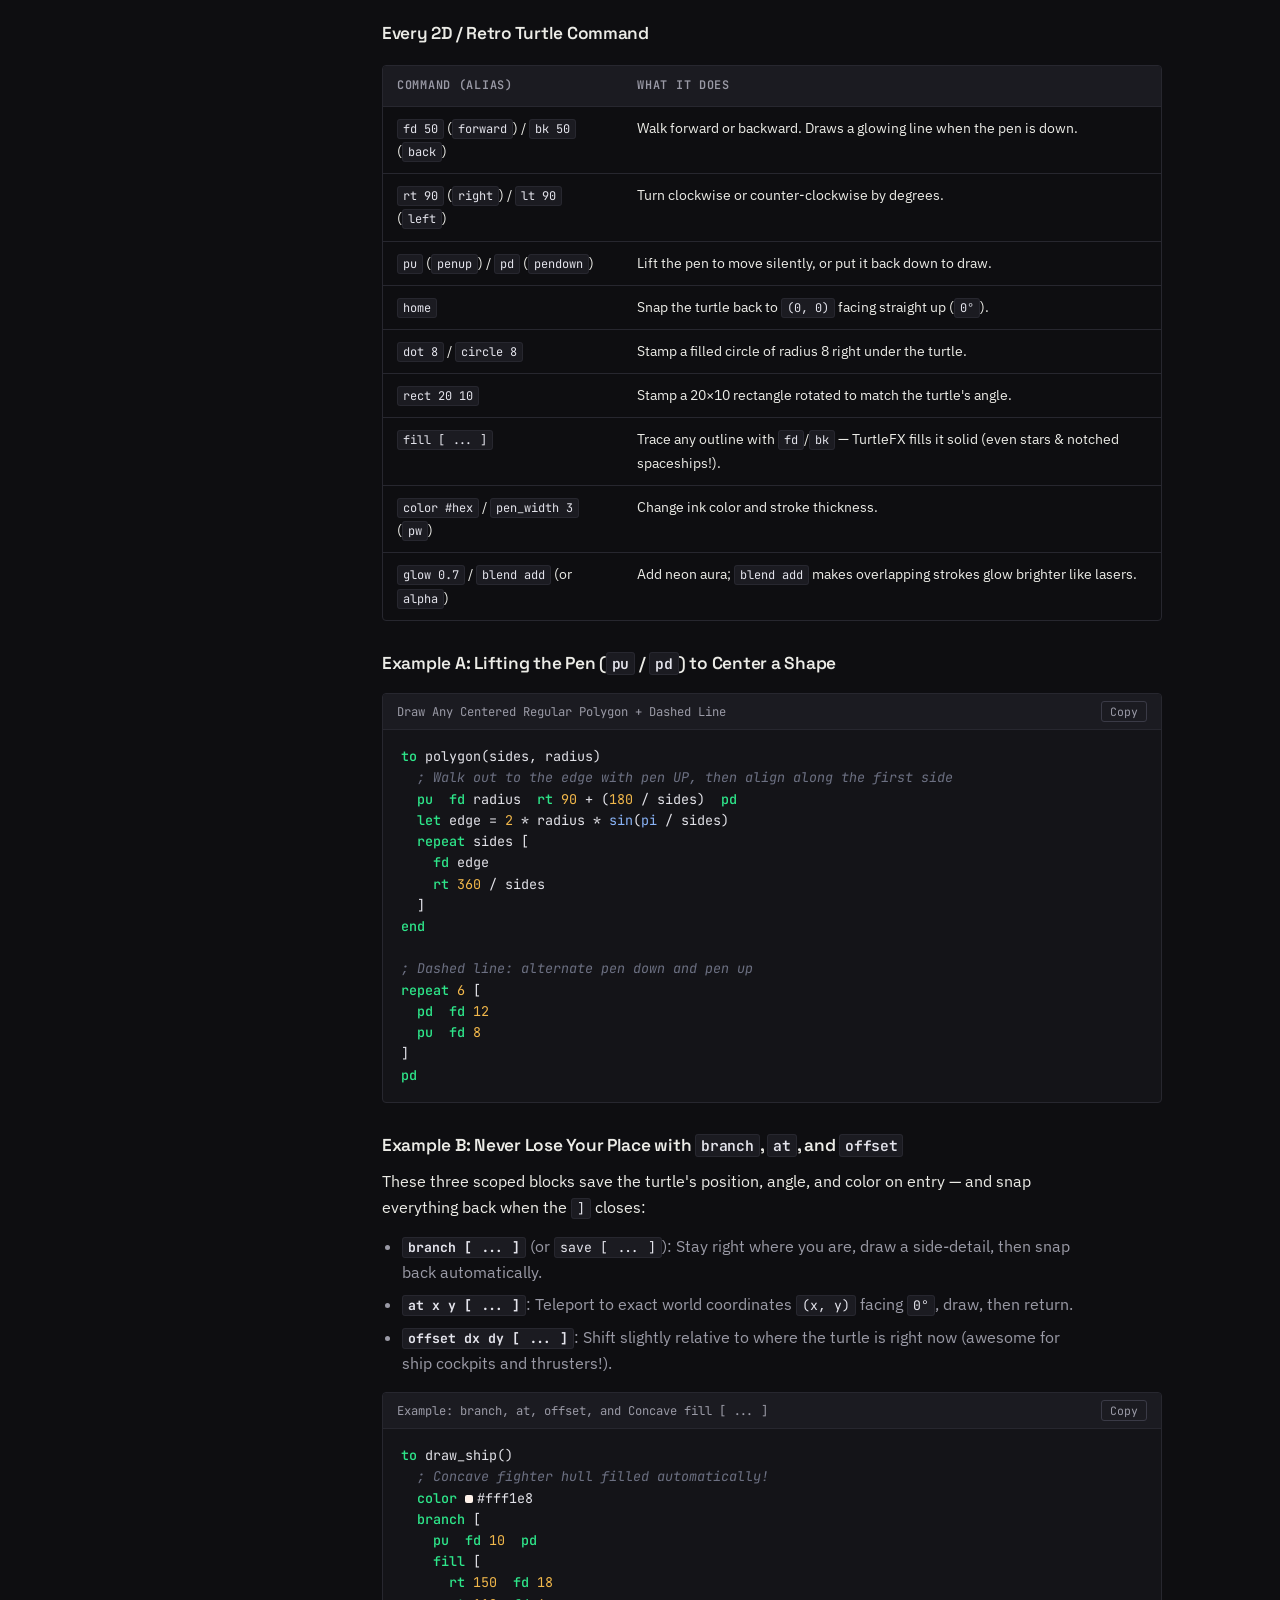
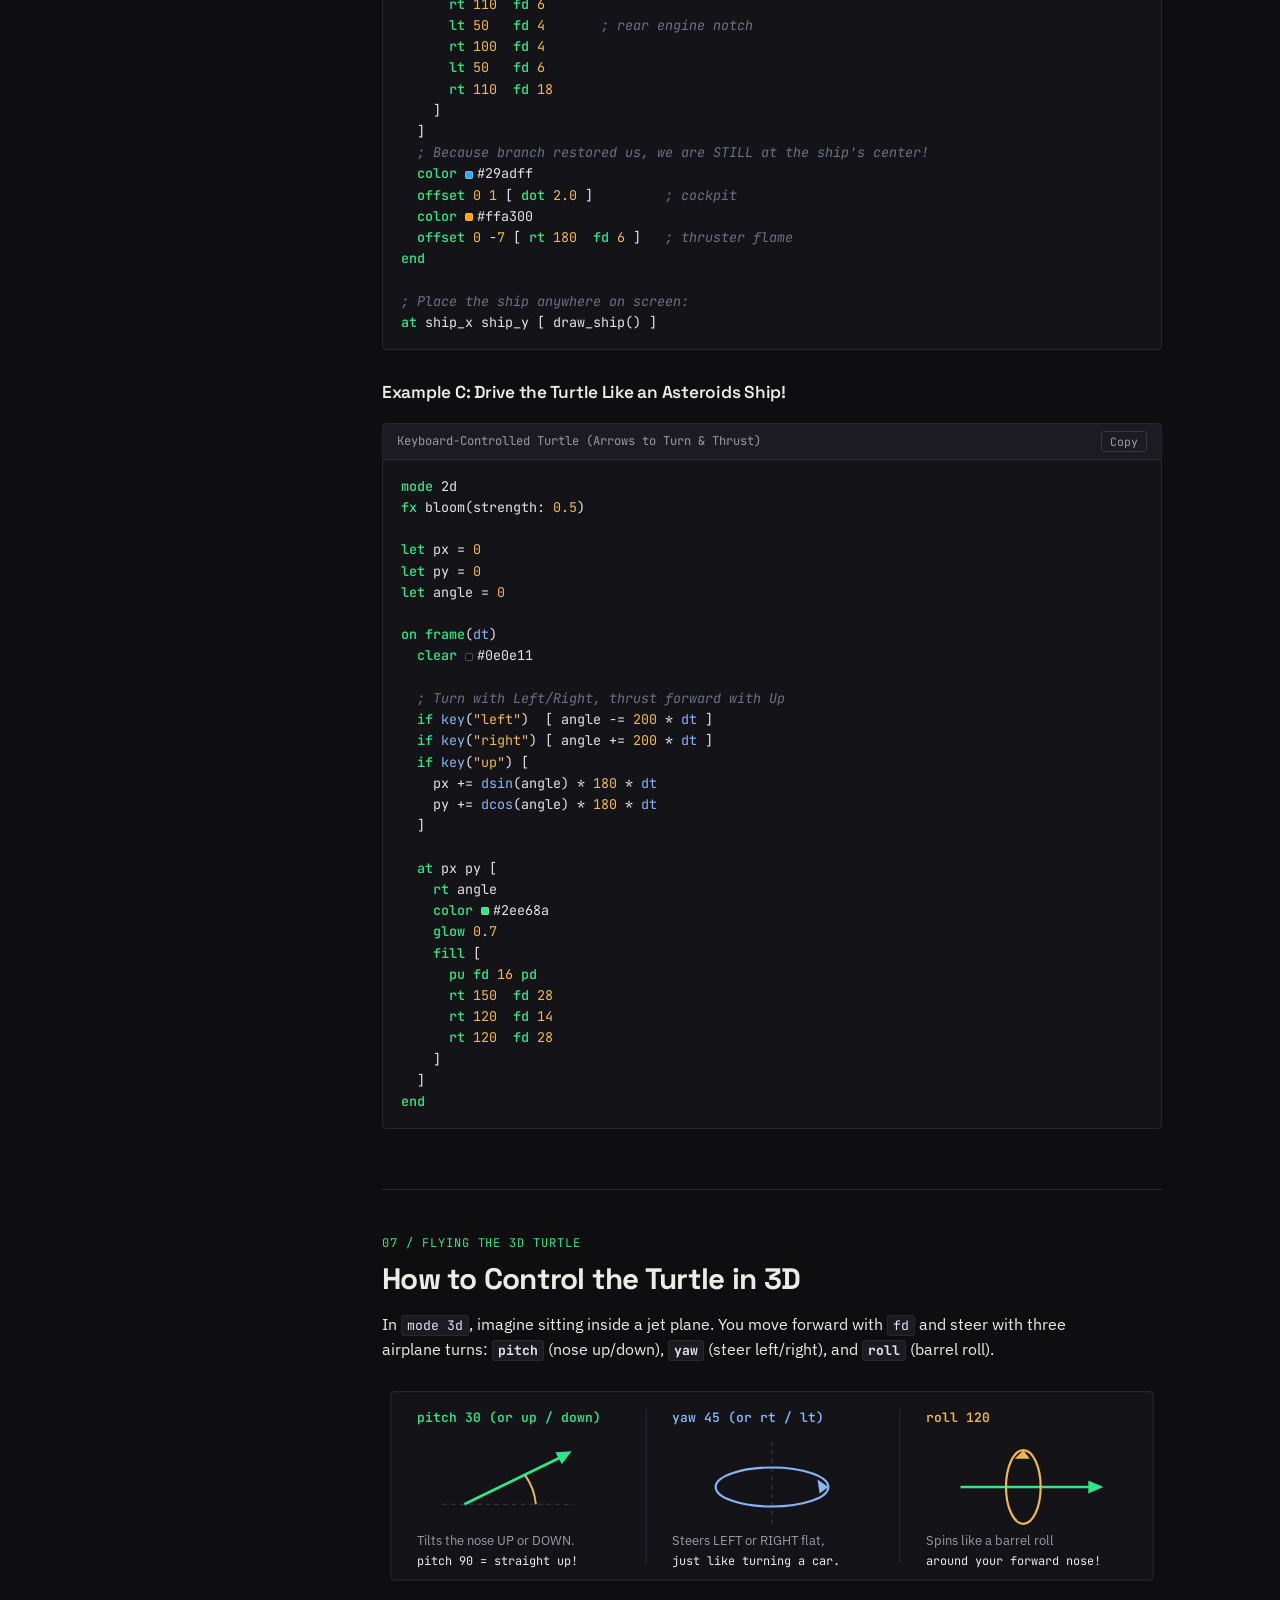
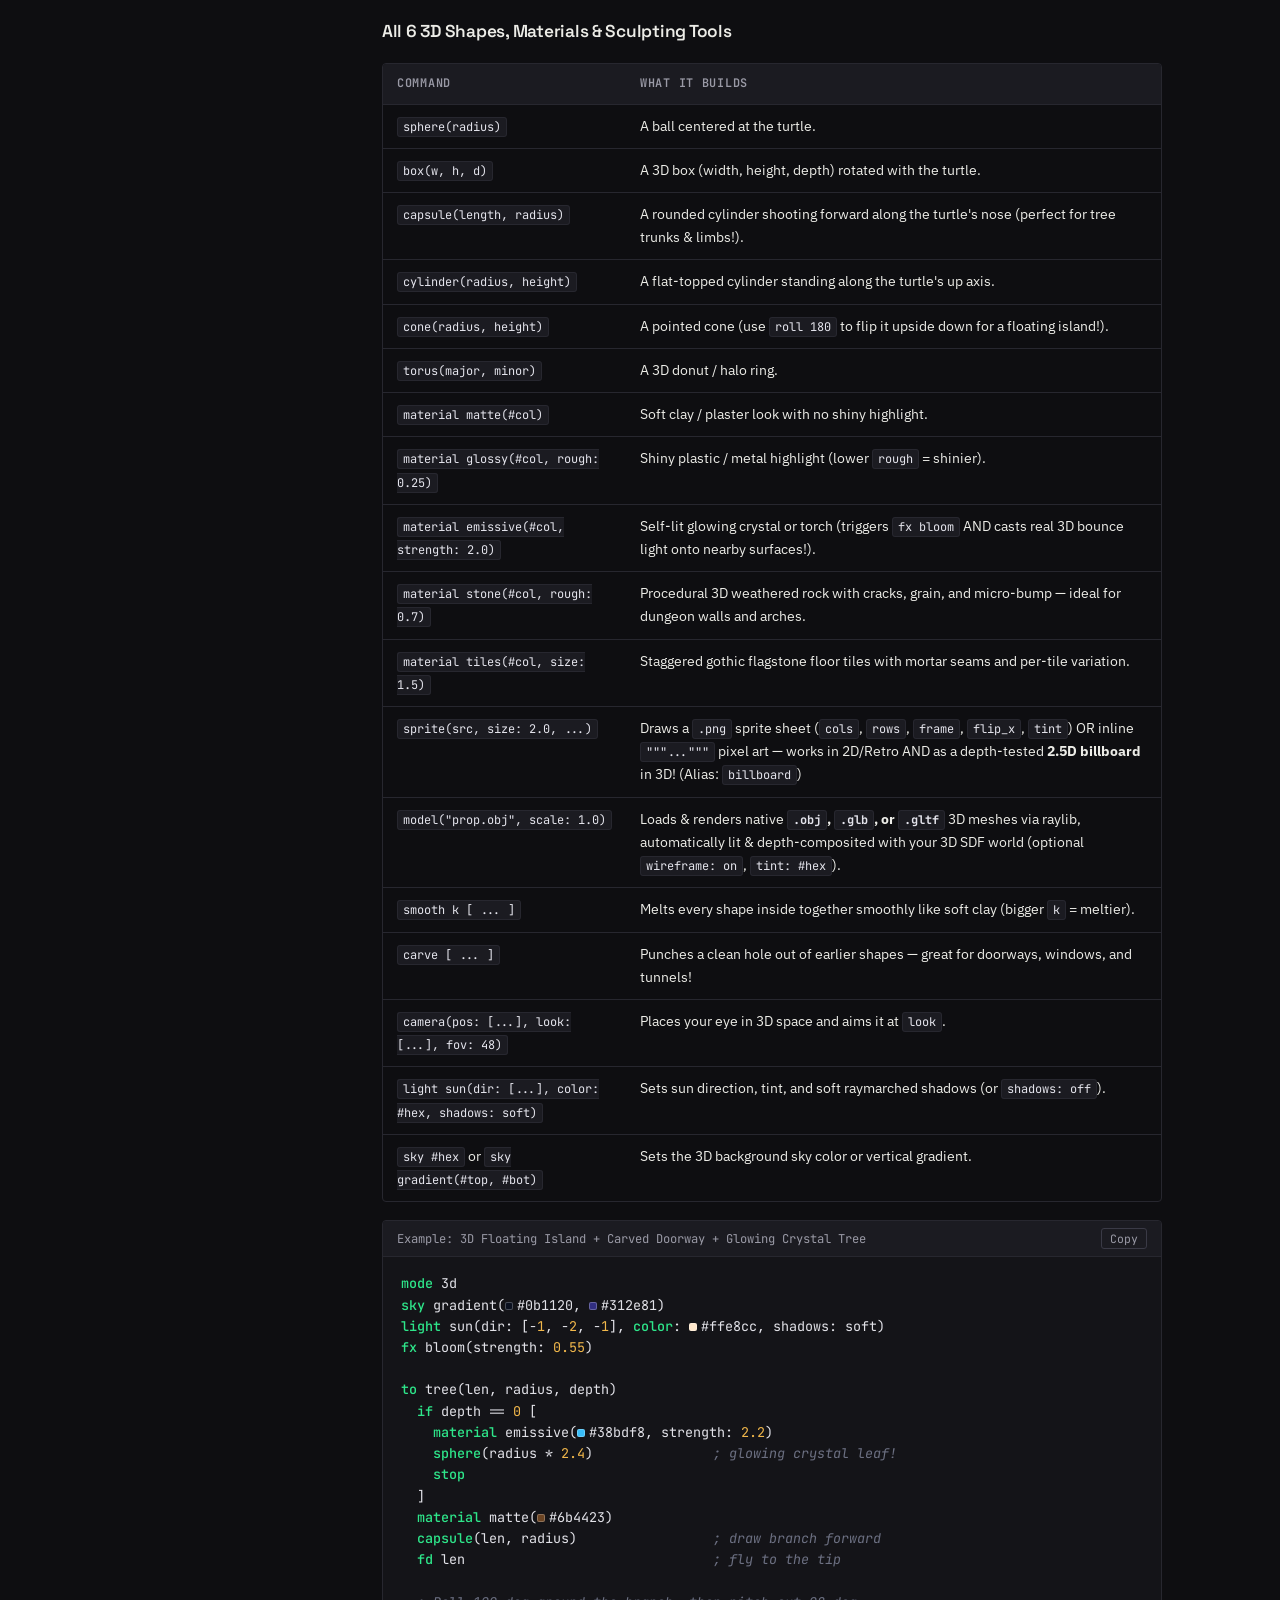
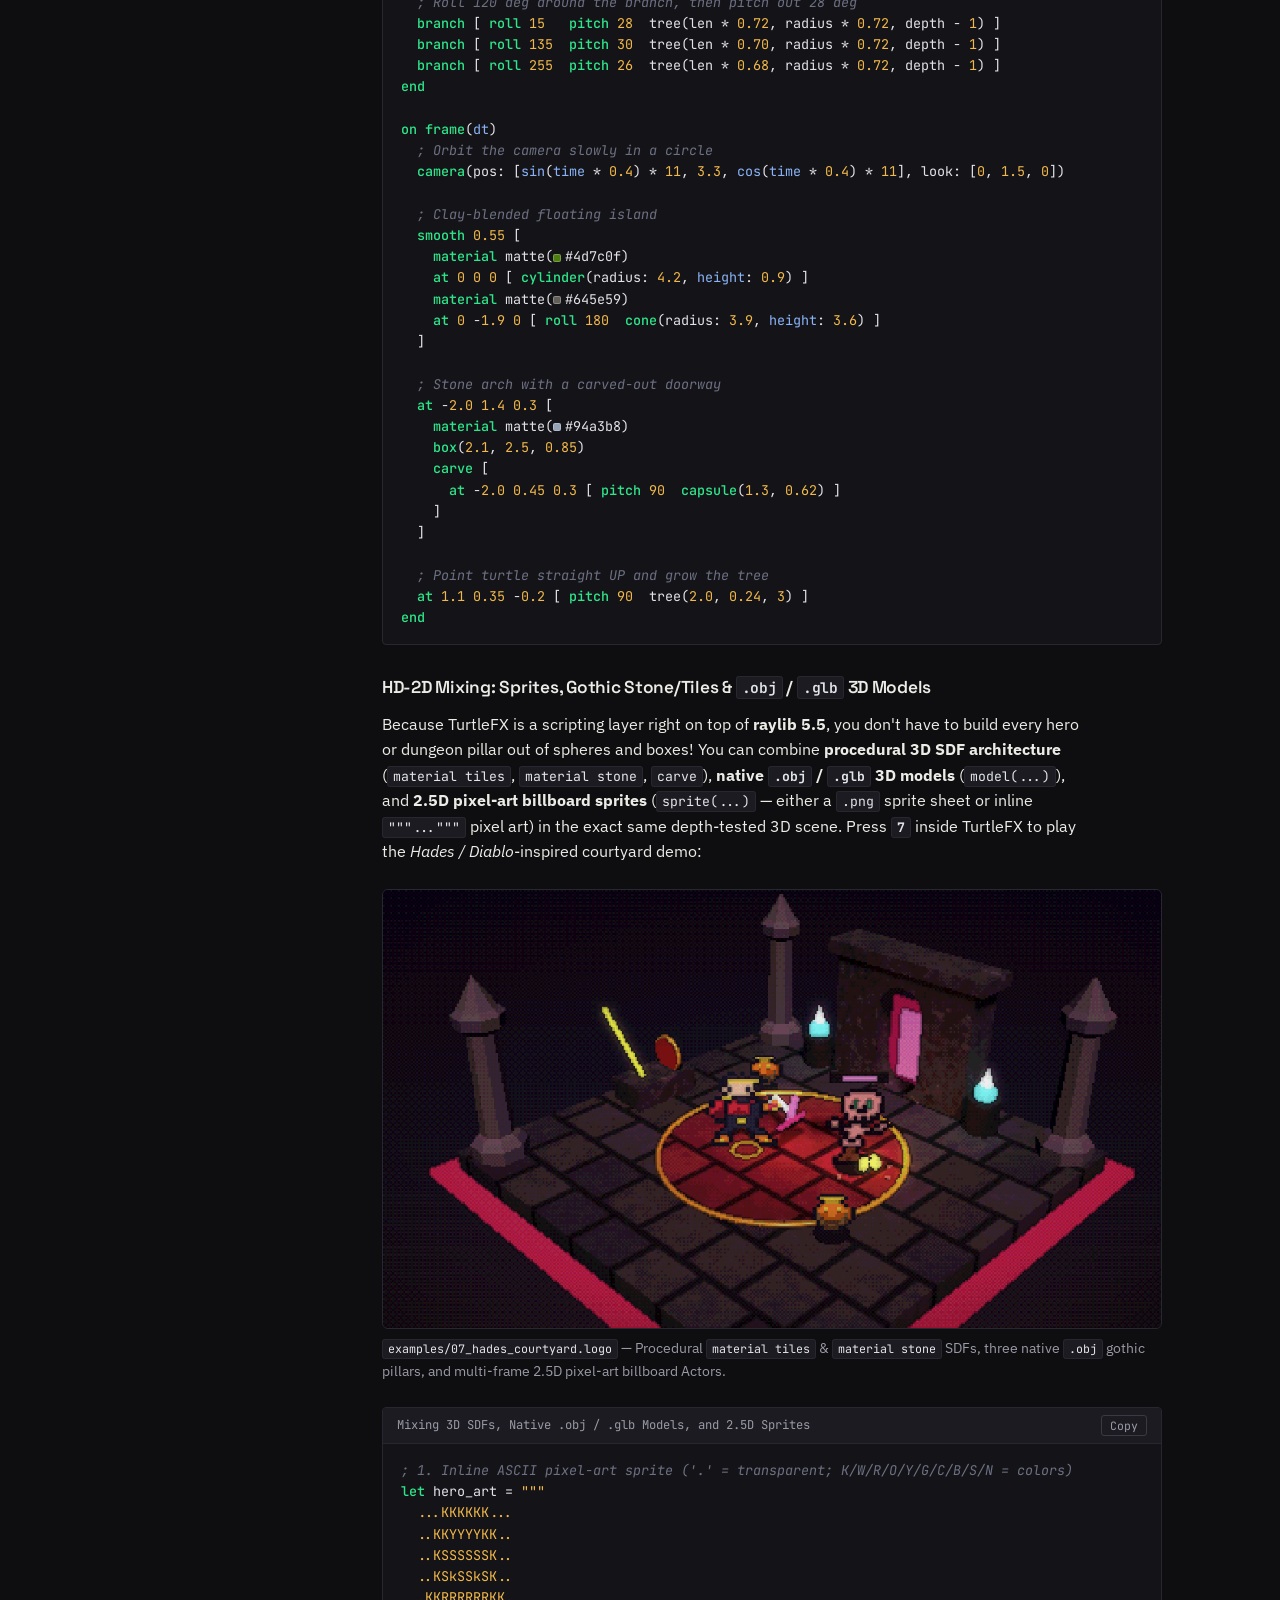
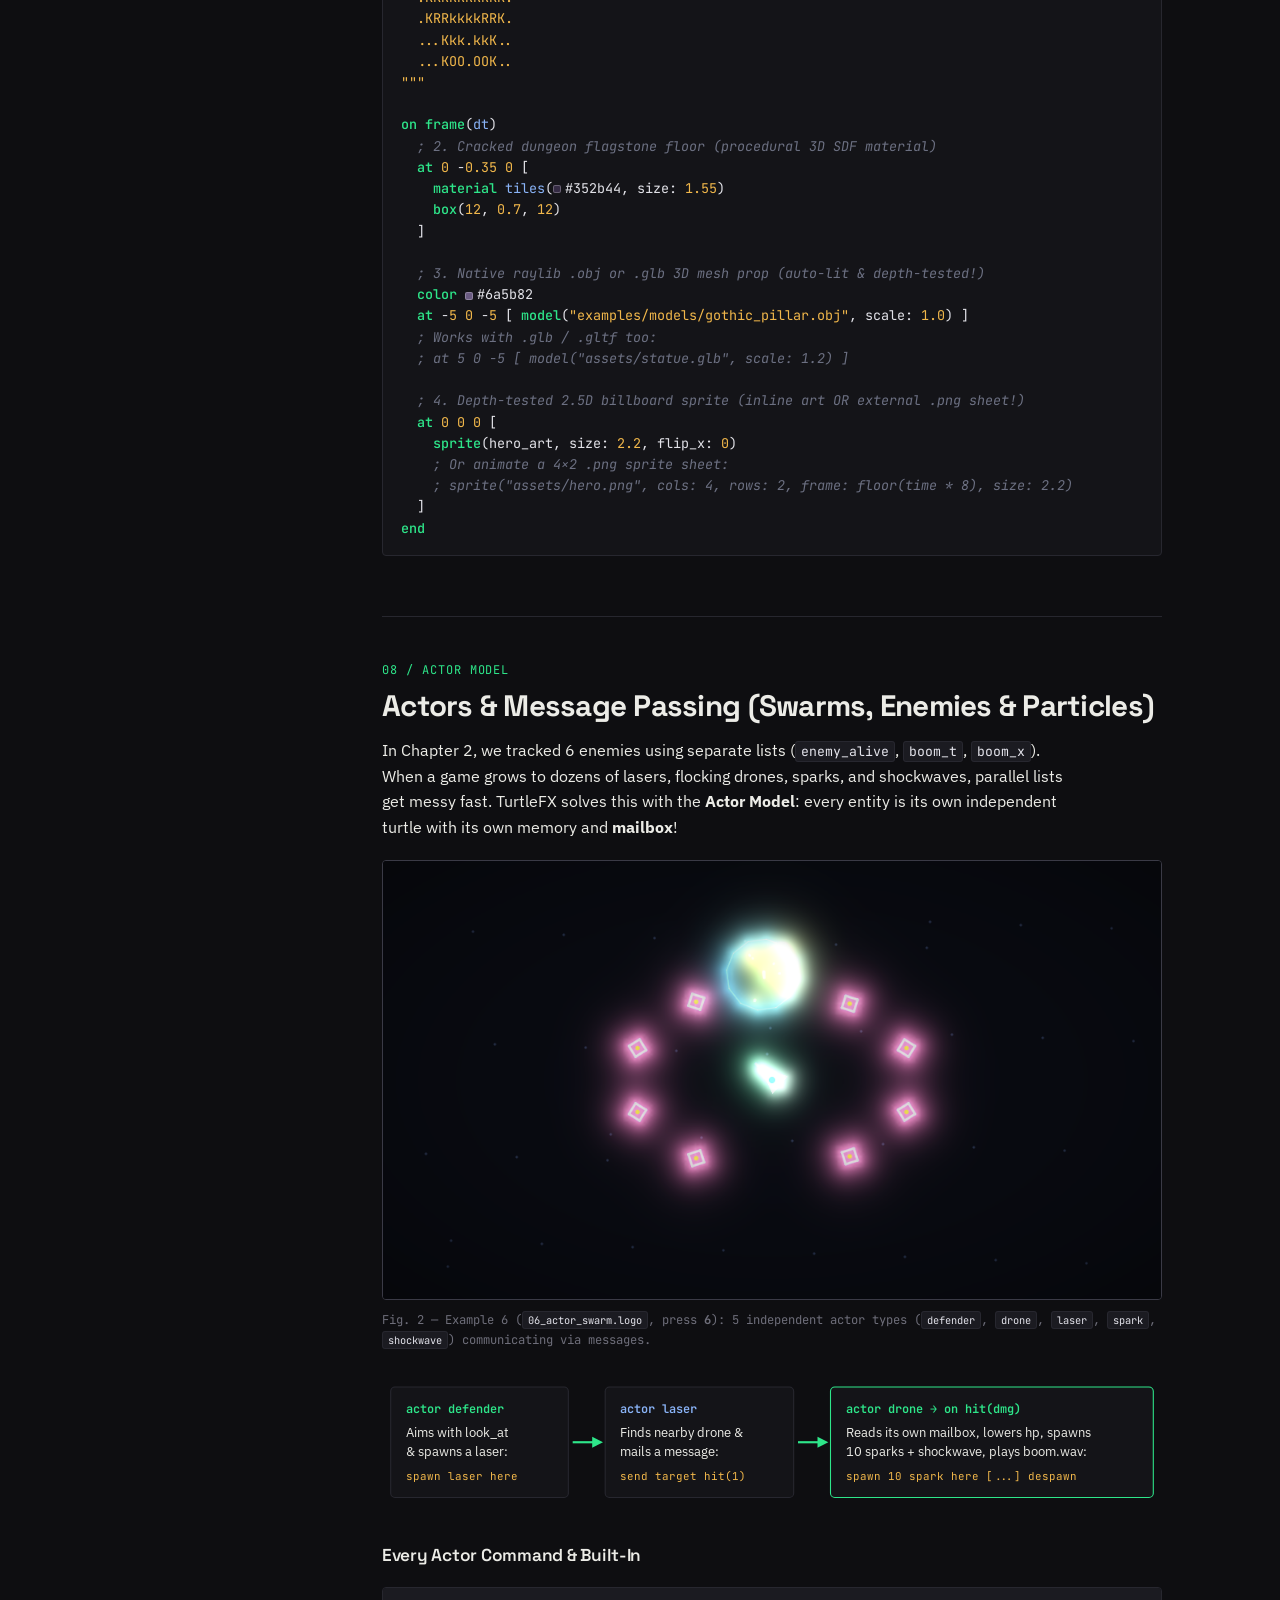
==== commit 33c42f3f: "Add sprites, procedural stone/tiles materials, and native raylib .obj/.glb models" ====
--- a/docs/language.html
+++ b/docs/language.html
@@ -587,9 +587,13 @@
               <tr><td><code>cylinder(radius, height)</code></td><td>A flat-topped cylinder standing along the turtle's up axis.</td></tr>
               <tr><td><code>cone(radius, height)</code></td><td>A pointed cone (use <code>roll 180</code> to flip it upside down for a floating island!).</td></tr>
               <tr><td><code>torus(major, minor)</code></td><td>A 3D donut / halo ring.</td></tr>
-              <tr><td><code>material matte(#col)</code></td><td>Soft clay / stone look with no shiny highlight.</td></tr>
+              <tr><td><code>material matte(#col)</code></td><td>Soft clay / plaster look with no shiny highlight.</td></tr>
               <tr><td><code>material glossy(#col, rough: 0.25)</code></td><td>Shiny plastic / metal highlight (lower <code>rough</code> = shinier).</td></tr>
-              <tr><td><code>material emissive(#col, strength: 2.0)</code></td><td>Self-lit glowing crystal or neon tube (triggers <code>fx bloom</code>!).</td></tr>
+              <tr><td><code>material emissive(#col, strength: 2.0)</code></td><td>Self-lit glowing crystal or torch (triggers <code>fx bloom</code> AND casts real 3D bounce light onto nearby surfaces!).</td></tr>
+              <tr><td><code>material stone(#col, rough: 0.7)</code></td><td>Procedural 3D weathered rock with cracks, grain, and micro-bump — ideal for dungeon walls and arches.</td></tr>
+              <tr><td><code>material tiles(#col, size: 1.5)</code></td><td>Staggered gothic flagstone floor tiles with mortar seams and per-tile variation.</td></tr>
+              <tr><td><code>sprite(src, size: 2.0, ...)</code></td><td>Draws a <code>.png</code> sprite sheet (<code>cols</code>, <code>rows</code>, <code>frame</code>, <code>flip_x</code>, <code>tint</code>) OR inline <code>"""..."""</code> pixel art — works in 2D/Retro AND as a depth-tested <strong>2.5D billboard</strong> in 3D! (Alias: <code>billboard</code>)</td></tr>
+              <tr><td><code>model("prop.obj", scale: 1.0)</code></td><td>Loads &amp; renders native <strong><code>.obj</code>, <code>.glb</code>, or <code>.gltf</code></strong> 3D meshes via raylib, automatically lit &amp; depth-composited with your 3D SDF world (optional <code>wireframe: on</code>, <code>tint: #hex</code>).</td></tr>
               <tr><td><code>smooth k [ ... ]</code></td><td>Melts every shape inside together smoothly like soft clay (bigger <code>k</code> = meltier).</td></tr>
               <tr><td><code>carve [ ... ]</code></td><td>Punches a clean hole out of earlier shapes — great for doorways, windows, and tunnels!</td></tr>
               <tr><td><code>camera(pos: [...], look: [...], fov: 48)</code></td><td>Places your eye in 3D space and aims it at <code>look</code>.</td></tr>
@@ -645,6 +649,58 @@
 
   ; Point turtle straight UP and grow the tree
   at 1.1 0.35 -0.2 [ pitch 90  tree(2.0, 0.24, 3) ]
+end</code></pre>
+        </div>
+
+        <h3>HD-2D Mixing: Sprites, Gothic Stone/Tiles &amp; <code>.obj</code> / <code>.glb</code> 3D Models</h3>
+        <p>
+          Because TurtleFX is a scripting layer right on top of <strong>raylib 5.5</strong>, you don't have to build every hero or dungeon pillar out of spheres and boxes!
+          You can combine <strong>procedural 3D SDF architecture</strong> (<code>material tiles</code>, <code>material stone</code>, <code>carve</code>),
+          <strong>native <code>.obj</code> / <code>.glb</code> 3D models</strong> (<code>model(...)</code>), and
+          <strong>2.5D pixel-art billboard sprites</strong> (<code>sprite(...)</code> — either a <code>.png</code> sprite sheet or inline <code>"""..."""</code> pixel art) in the exact same depth-tested 3D scene.
+          Press <strong><code>7</code></strong> inside TurtleFX to play the <em>Hades / Diablo</em>-inspired courtyard demo:
+        </p>
+
+        <figure style="margin: 1.5rem 0;">
+          <img src="assets/hades_courtyard.png" alt="TurtleFX Example 7: Hades-inspired HD-2D courtyard combining procedural stone/tiles SDFs, .obj gothic pillars, and 2.5D pixel-art billboard sprites" style="width:100%; border-radius:6px; border:1px solid #27272f; display:block;" />
+          <figcaption style="margin-top:0.55rem; font-size:0.86rem; color:#9a9aa6;">
+            <code>examples/07_hades_courtyard.logo</code> — Procedural <code>material tiles</code> &amp; <code>material stone</code> SDFs, three native <code>.obj</code> gothic pillars, and multi-frame 2.5D pixel-art billboard Actors.
+          </figcaption>
+        </figure>
+
+        <div class="code-box">
+          <div class="code-title">Mixing 3D SDFs, Native .obj / .glb Models, and 2.5D Sprites <button class="copy-btn">Copy</button></div>
+<pre><code>; 1. Inline ASCII pixel-art sprite ('.' = transparent; K/W/R/O/Y/G/C/B/S/N = colors)
+let hero_art = """
+  ...KKKKKK...
+  ..KKYYYYKK..
+  ..KSSSSSSK..
+  ..KSkSSkSK..
+  .KKRRRRRRKK.
+  .KRRkkkkRRK.
+  ...Kkk.kkK..
+  ...KOO.OOK..
+"""
+
+on frame(dt)
+  ; 2. Cracked dungeon flagstone floor (procedural 3D SDF material)
+  at 0 -0.35 0 [
+    material tiles(#352b44, size: 1.55)
+    box(12, 0.7, 12)
+  ]
+
+  ; 3. Native raylib .obj or .glb 3D mesh prop (auto-lit &amp; depth-tested!)
+  color #6a5b82
+  at -5 0 -5 [ model("examples/models/gothic_pillar.obj", scale: 1.0) ]
+  ; Works with .glb / .gltf too:
+  ; at 5 0 -5 [ model("assets/statue.glb", scale: 1.2) ]
+
+  ; 4. Depth-tested 2.5D billboard sprite (inline art OR external .png sheet!)
+  at 0 0 0 [
+    sprite(hero_art, size: 2.2, flip_x: 0)
+    ; Or animate a 4x2 .png sprite sheet:
+    ; sprite("assets/hero.png", cols: 4, rows: 2, frame: floor(time * 8), size: 2.2)
+  ]
 end</code></pre>
         </div>
       </section>
@@ -1120,7 +1176,7 @@
             fetches each shape via <code>texelFetch(uPrims, ivec2(i, row), 0)</code>, and measures its exact mathematical distance <code>d</code>:
             <br>• <strong>2D mode:</strong> <code>d = sdSegment(p, a, b) - halfWidth</code>. Pixels where <code>d &lt; 0</code> are inside the line; <code>smoothstep</code> gives crisp anti-aliasing, and <code>exp(-max(d, 0) / radius)</code> adds the neon halo!
             <br>• <strong>Retro mode:</strong> <code>scene_rt</code> is shrunk to <code>320×180</code> (<code>TEXTURE_FILTER_POINT</code>), pixel centers snap to <code>floor(uv * res) + 0.5</code>, and coverage becomes a crisp 1-bit <code>step(d, 0.0)</code>.
-            <br>• <strong>3D mode:</strong> Every pixel shoots a 3D camera ray and sphere-traces up to 84 steps (<code>t += mapScene(pos).d</code>), blending shapes with <code>min</code>, <code>smin</code> (<code>smooth</code>), or <code>max(d, -dPrim)</code> (<code>carve</code>), then computes surface normals, 28-step soft shadows, AO, and fog.
+            <br>• <strong>3D mode:</strong> Every pixel shoots a 3D camera ray and sphere-traces up to 84 steps (<code>t += mapScene(pos).d</code>), blending shapes with <code>min</code>, <code>smin</code> (<code>smooth</code>), or <code>max(d, -dPrim)</code> (<code>carve</code>), shading <code>stone</code>/<code>tiles</code> noise, dynamic emissive bounce lights, 28-step soft shadows, AO, and fog — AND writes true perspective <code>gl_FragDepth</code> into the framebuffer so raylib's native <code>BeginMode3D()</code> pass can draw cached <code>.obj</code>/<code>.glb</code> models and alpha-cutout 2.5D pixel-art billboards seamlessly occluded behind and in front of SDF walls!
           </li>
           <li>
             <strong>Stage 5 — Pass 2: Optional 2-Pass Bloom:</strong>
@@ -1149,6 +1205,7 @@
             <tbody>
               <tr><td>2D / Retro shapes per frame</td><td><strong>1,024</strong> segments, dots, rects, or filled triangles</td></tr>
               <tr><td>3D shapes per frame</td><td><strong>256</strong> spheres, capsules, boxes, cylinders, cones, or toruses</td></tr>
+              <tr><td>Sprites &amp; 3D Models per frame</td><td><strong>128</strong> sprites/billboards (<strong>64</strong> cached textures), <strong>64</strong> <code>.obj</code>/<code>.glb</code> model draws (<strong>32</strong> cached meshes)</td></tr>
               <tr><td>Live Actors &amp; Messages</td><td><strong>256</strong> simultaneous actors, <strong>32</strong> actor types, <strong>12</strong> fields/actor, <strong>256</strong> queued messages/wave</td></tr>
               <tr><td>Items inside a single list</td><td><strong>64</strong> numbers (<code>[0]</code> through <code>[63]</code>)</td></tr>
               <tr><td>Variables / Custom commands</td><td><strong>256</strong> globals, <strong>256</strong> locals, <strong>64</strong> <code>to ... end</code> commands</td></tr>
